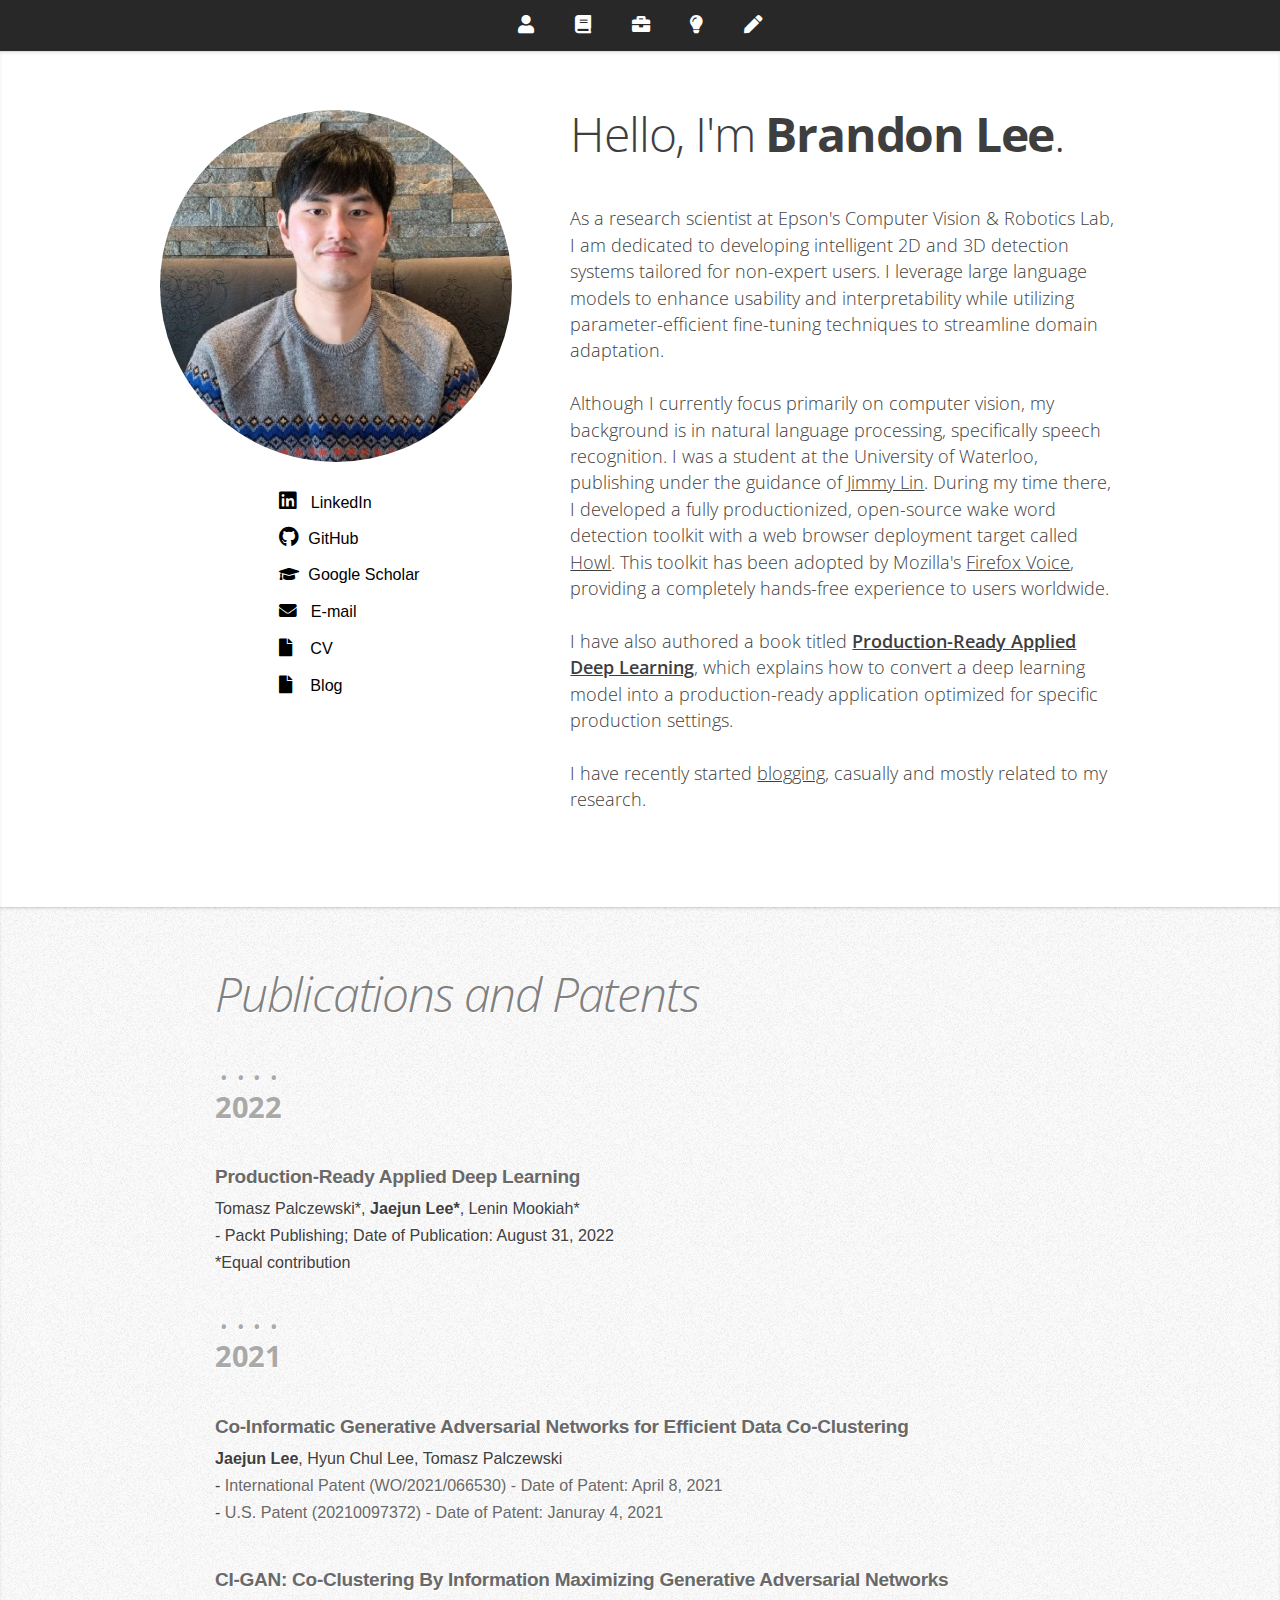
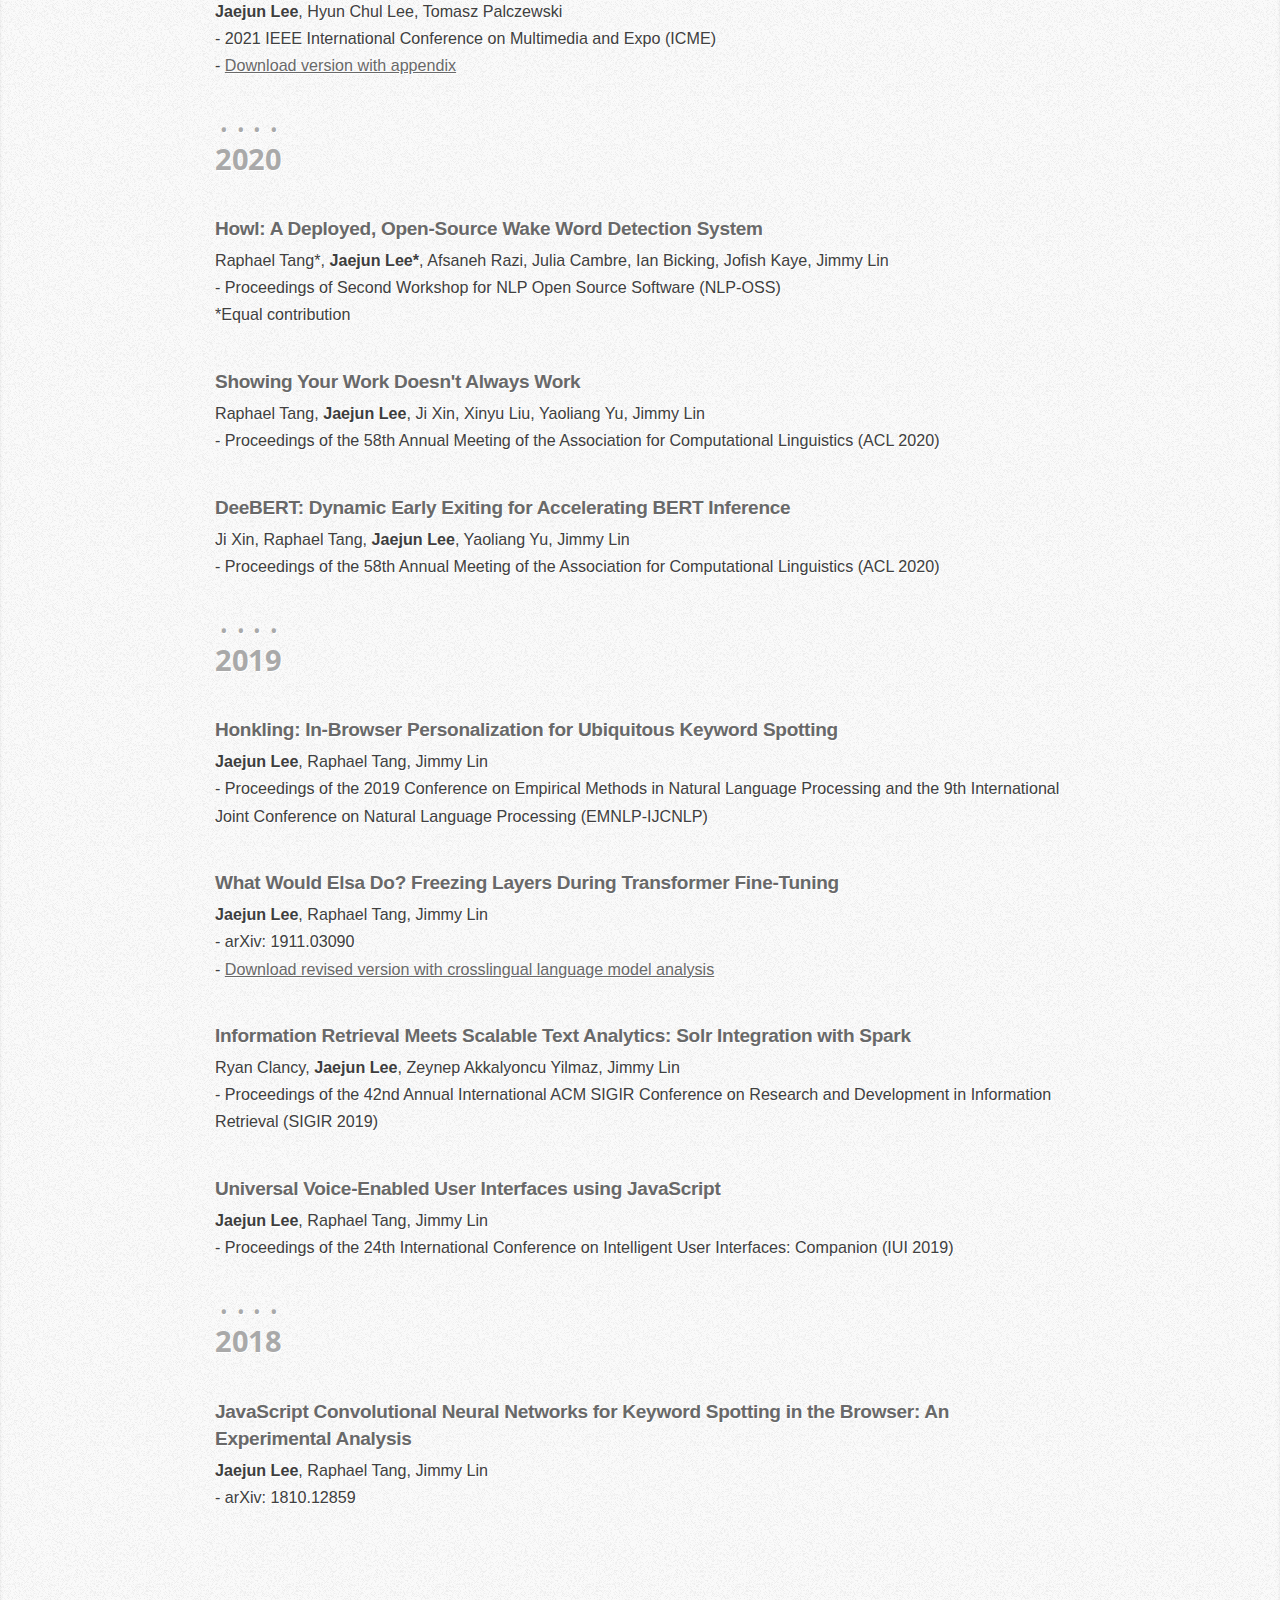
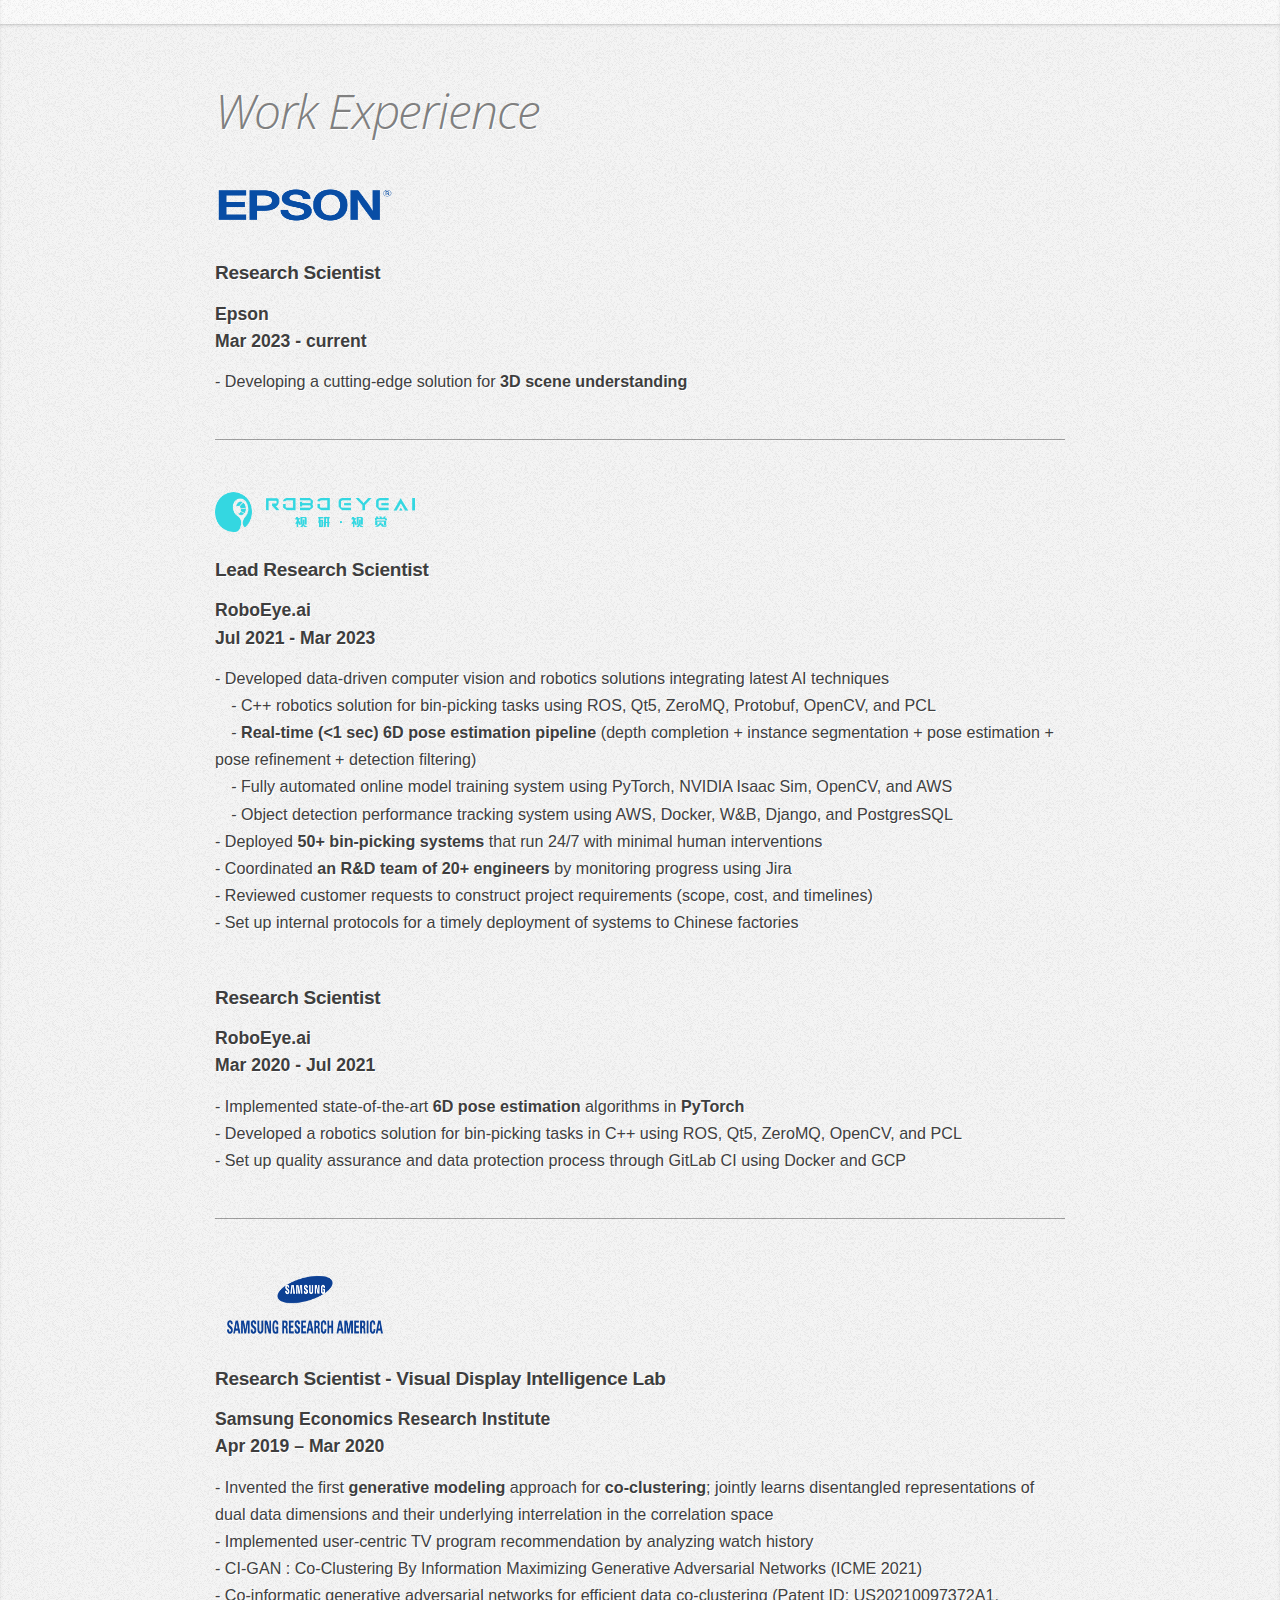
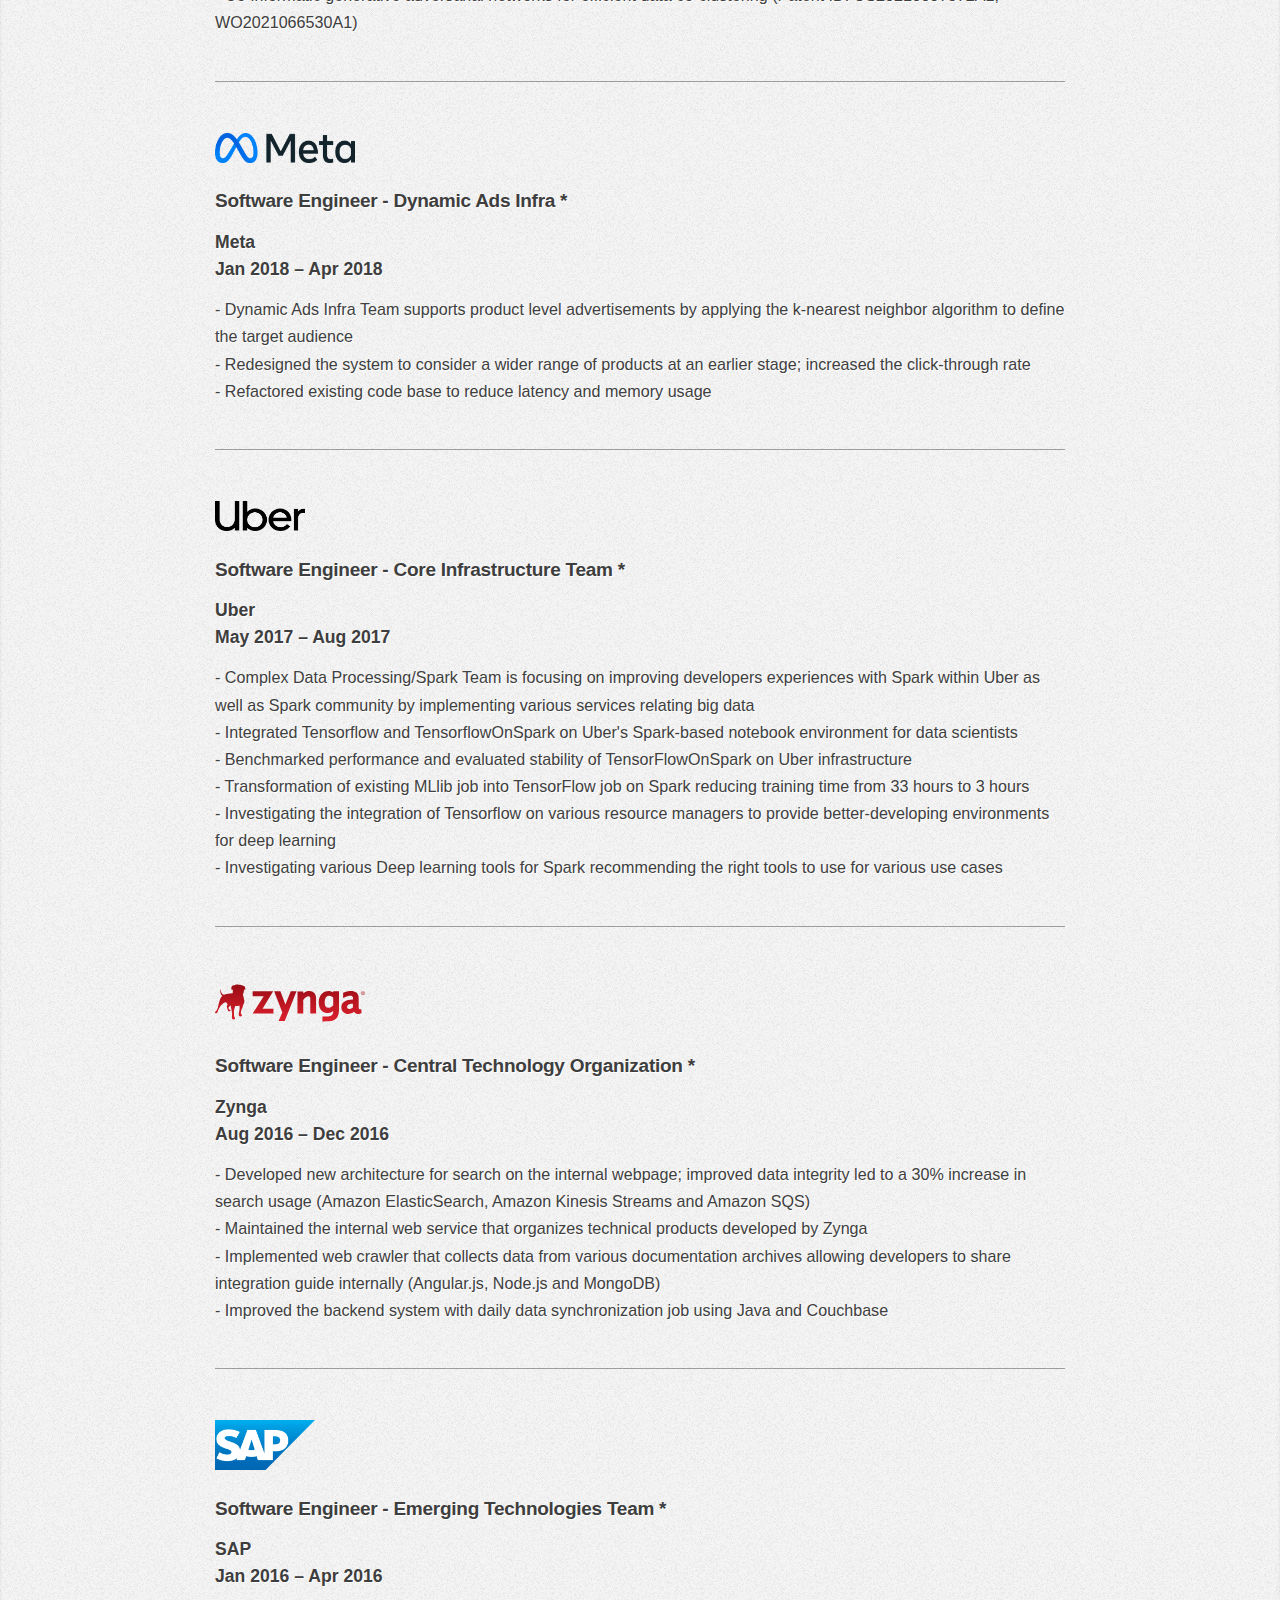
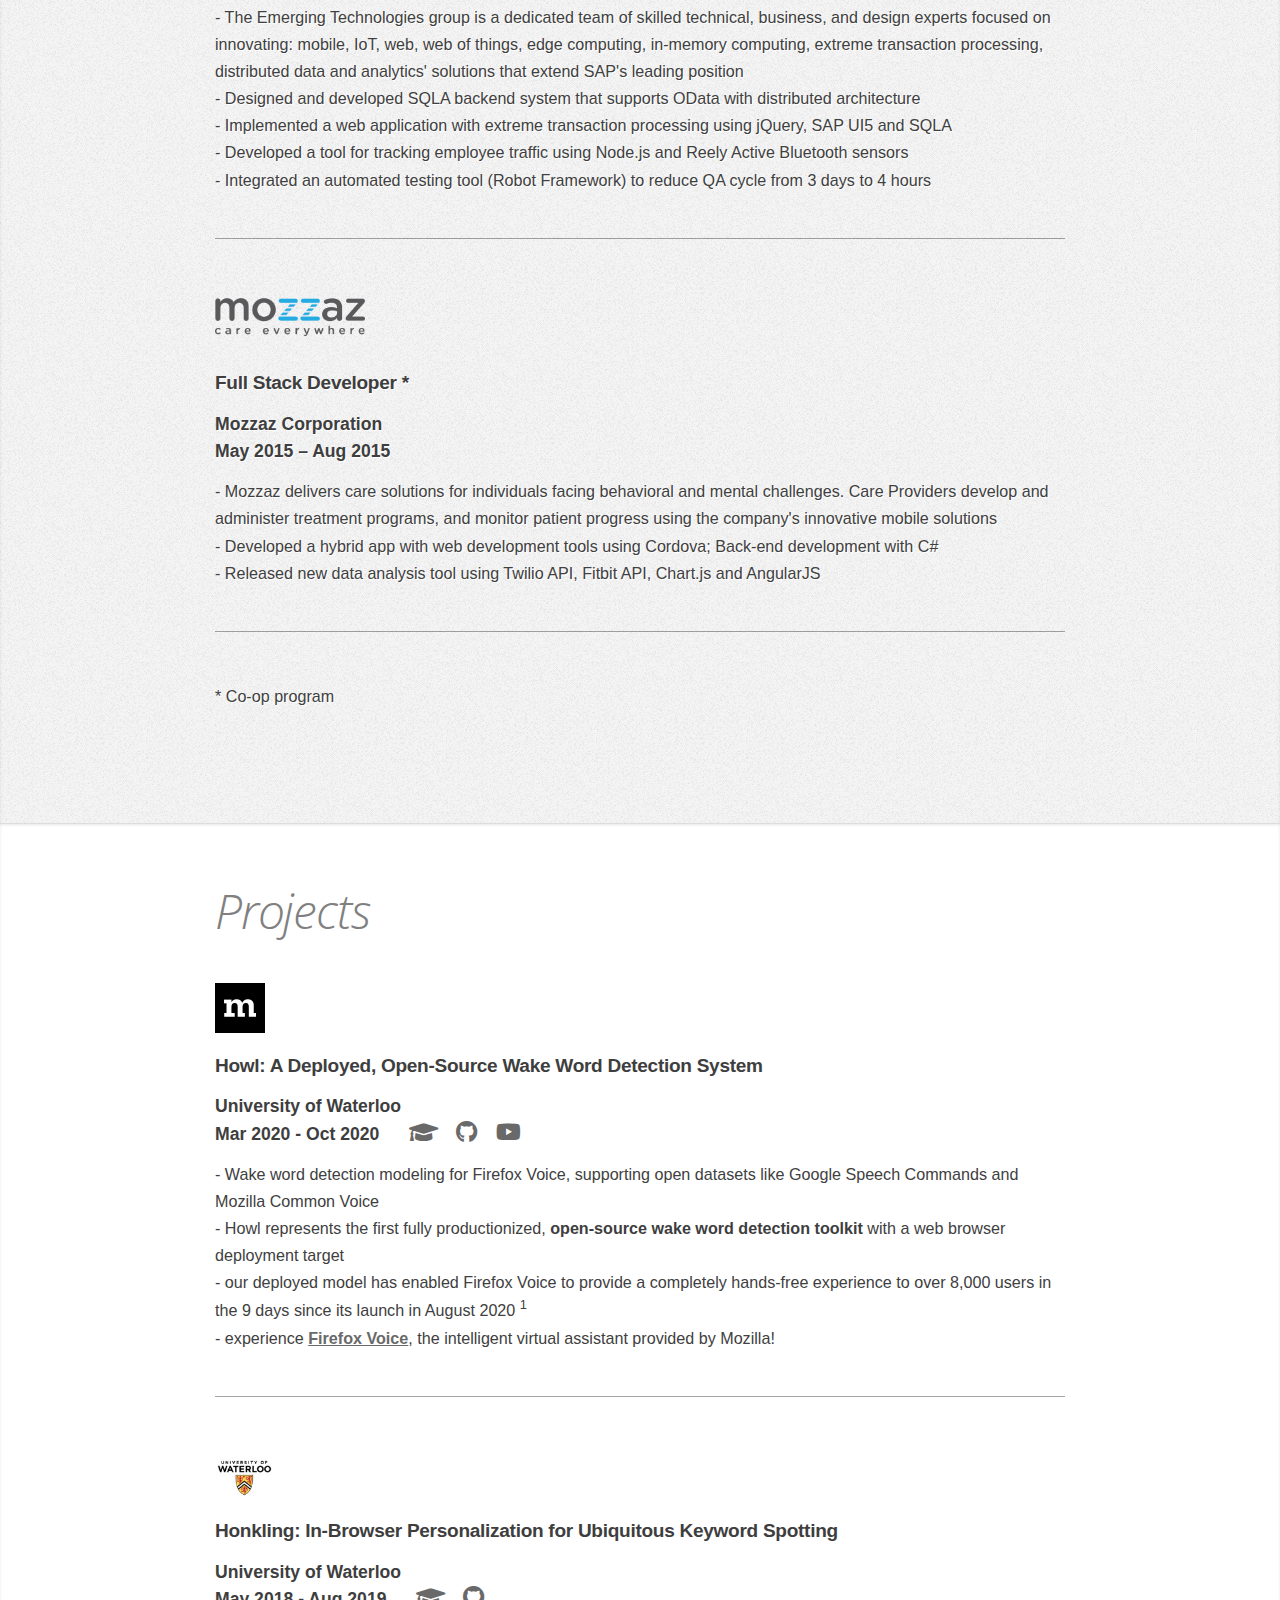
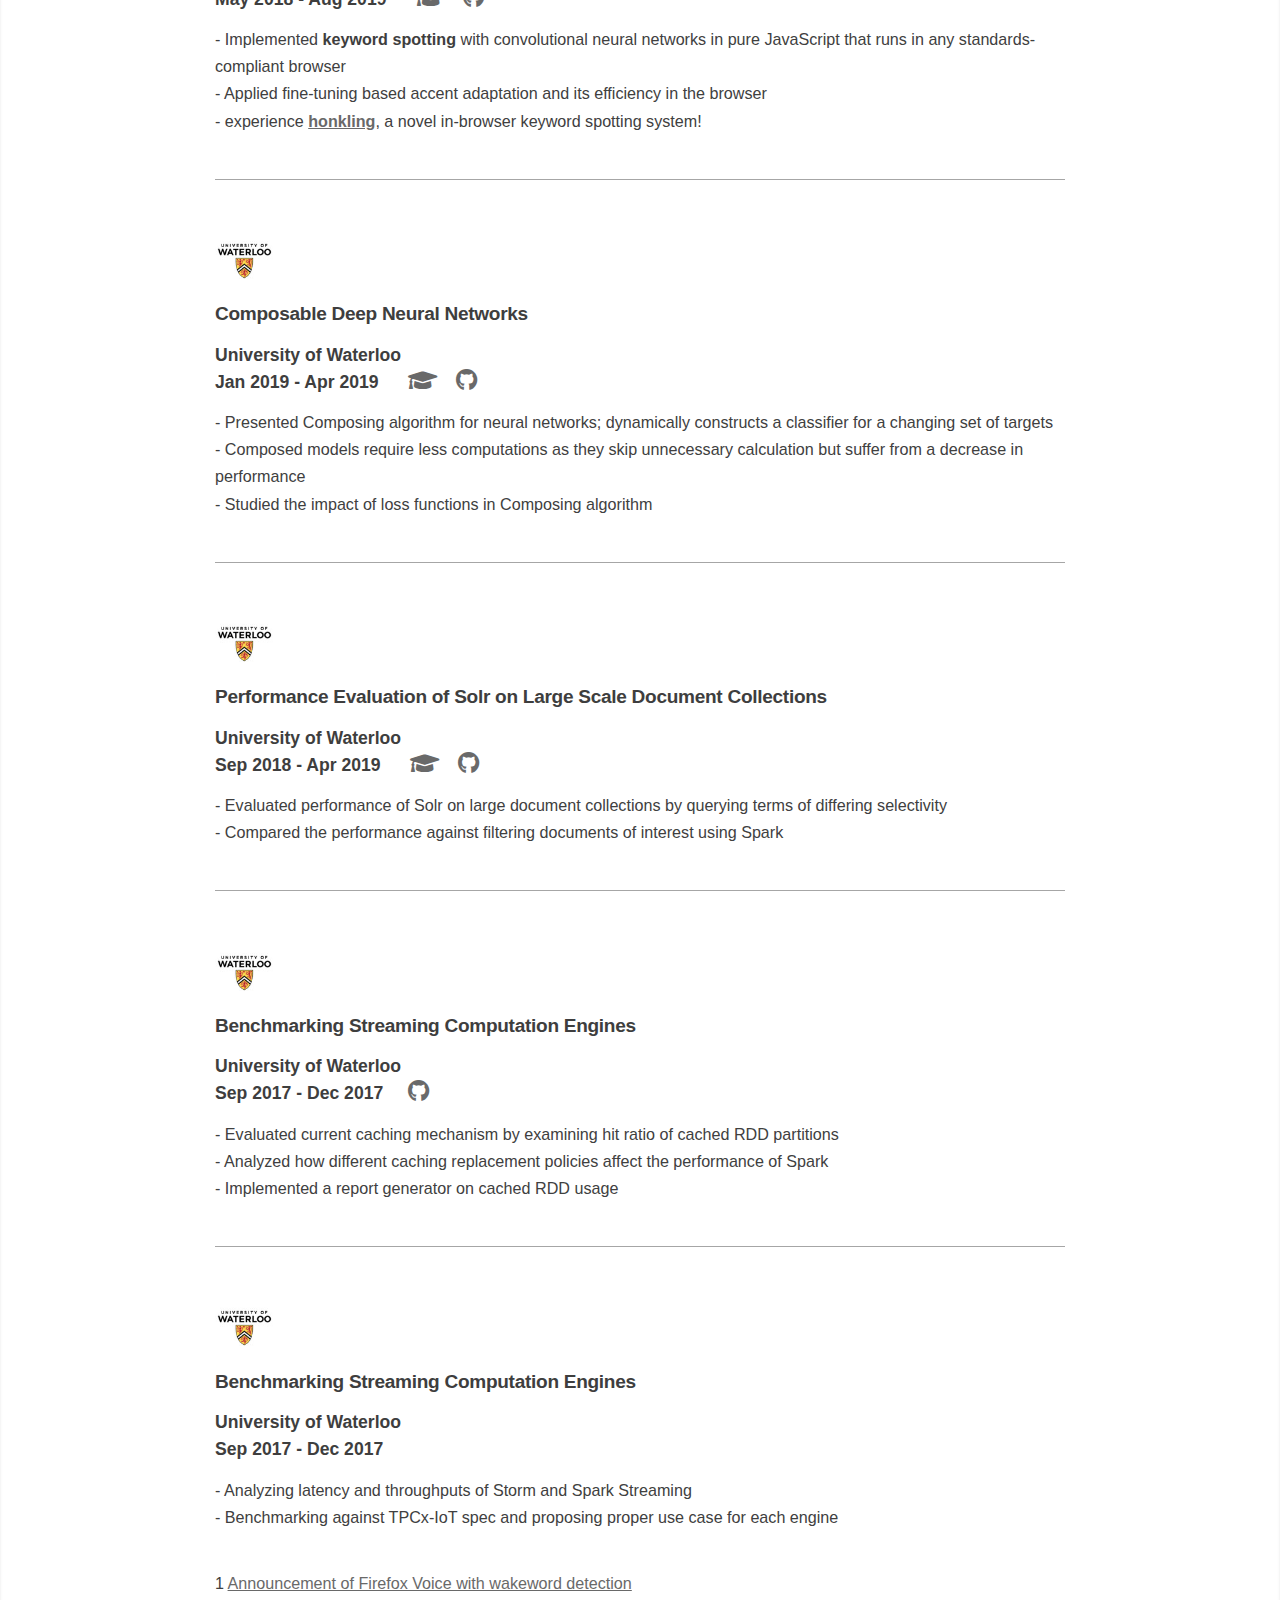
==== index.html @ 40822335 "minor clean ups" ====
<!DOCTYPE html>
<!--
	Miniport by HTML5 UP
	html5up.net | @ajlkn
	Free for personal and commercial use under the CCA 3.0 license (html5up.net/license)
-->
<html>
  <head>
    <title>Brandon Jaejun Lee</title>
    <meta charset="utf-8" />
    <meta
      name="viewport"
      content="width=device-width, initial-scale=1, user-scalable=no"
    />
    <link rel="stylesheet" href="assets/css/main.css" />
  </head>

  <body class="is-preload">
    <!-- Nav -->
    <nav id="nav">
      <ul class="container">
        <li><a href="#Hello" class="icon solid fa-user"></a></li>
        <li><a href="#Publication" class="icon solid fa-book"></a></li>
        <li><a href="#Experience" class="icon solid fa-briefcase"></a></li>
        <li><a href="#Projects" class="icon solid fa-lightbulb"></a></li>
        <li>
          <a href="../blog" class="icon solid fa-pen"></a>
        </li>
      </ul>
    </nav>

    <!-- Home -->
    <article id="Aboutme" class="wrapper style1">
      <div class="container">
        <div class="row">
          <div class="col-4 col-5-large col-12-medium">
            <span class="image fit"
              ><img src="images/profile1.jpg" alt=""
            /></span>
            <div id="social">
              <br />
              <a
                href="https://www.linkedin.com/in/ljj7975/"
                class="icon brands fa-linkedin"
              >
                &nbsp;&nbsp;LinkedIn</a
              >
              <br />
              <a
                href="https://github.com/ljj7975"
                class="icon brands fa-github"
              >
                &nbsp;GitHub</a
              >
              <br />
              <a
                href="https://scholar.google.ca/citations?user=iMOQIAYAAAAJ&hl=en"
              >
                <i class="fa fa-graduation-cap"></i> &nbsp;Google Scholar</a
              >
              <br />
              <a href="mailto:ljj7975@gmail.com"
                ><i class="icon solid fa-envelope fa-sm"></i>
                &nbsp;&nbsp;E-mail</a
              >
              <br />
              <a style="text-decoration: none" href="resume_cv.pdf">
                <i class="icon solid fa-file fa-sm"></i
                >&nbsp;&nbsp;&nbsp;&nbsp;CV</a
              >
              <br />
              <a style="text-decoration: none" href="../blog">
                <i class="icon solid fa-file fa-sm"></i
                >&nbsp;&nbsp;&nbsp;&nbsp;Blog</a
              >
            </div>
          </div>
          <div id="Hello" class="col-8 col-7-large col-12-medium">
            <header>
              <h1>Hello, I'm <strong>Brandon Lee</strong>.</h1>
            </header>
            <p>
              As a research scientist at Epson's Computer Vision & Robotics Lab,
              I am dedicated to developing intelligent 2D and 3D detection
              systems tailored for non-expert users. I leverage large language
              models to enhance usability and interpretability while utilizing
              parameter-efficient fine-tuning techniques to streamline domain
              adaptation.
              <br /><br />
              Although I currently focus primarily on computer vision, my
              background is in natural language processing, specifically speech
              recognition. I was a student at the University of Waterloo,
              publishing under the guidance of
              <a href="https://cs.uwaterloo.ca/~jimmylin/index.html"
                >Jimmy Lin</a
              >. During my time there, I developed a fully productionized,
              open-source wake word detection toolkit with a web browser
              deployment target called
              <a href="https://github.com/castorini/howl">Howl</a>. This toolkit
              has been adopted by Mozilla's
              <a href="https://github.com/mozilla-extensions/firefox-voice"
                >Firefox Voice</a
              >, providing a completely hands-free experience to users
              worldwide. <br /><br />
              I have also authored a book titled
              <b
                ><a href="https://a.co/6itHST9"
                  >Production-Ready Applied Deep Learning</a
                ></b
              >, which explains how to convert a deep learning model into a
              production-ready application optimized for specific production
              settings. <br /><br />
              I have recently started <a href="../blog">blogging</a>, casually
              and mostly related to my research.
            </p>
          </div>
        </div>
      </div>
    </article>

    <!-- Publications and Patents -->
    <article id="Publication" class="wrapper style2">
      <div class="container medium">
        <h1><i>Publications and Patents</i></h1>
        <h2>2022</h2>
        <div id="dev">
          <h3>
            <b
              ><a href="https://a.co/6itHST9"
                >Production-Ready Applied Deep Learning</a
              ></b
            >
          </h3>
          <p>
            Tomasz Palczewski*, <b>Jaejun Lee*</b>, Lenin Mookiah* <br />- Packt
            Publishing; Date of Publication: August 31, 2022 <br />*Equal
            contribution
          </p>
        </div>

        <h2>2021</h2>
        <div id="dev">
          <h3>
            <b>
              <a
                href="https://patentscope.wipo.int/search/en/detail.jsf?docId=WO2021066530"
                >Co-Informatic Generative Adversarial Networks for Efficient
                Data Co-Clustering</a
              ></b
            >
          </h3>
          <p>
            <b>Jaejun Lee</b>, Hyun Chul Lee, Tomasz Palczewski <br />-
            <a
              href="https://patentscope.wipo.int/search/en/detail.jsf?docId=WO2021066530"
              class="remove_underline"
              >International Patent (WO/2021/066530) - Date of Patent: April 8,
              2021</a
            >
            <br />-
            <a
              href="https://patentscope.wipo.int/search/en/detail.jsf?docId=US321202605&_fid=WO2021066530"
              class="remove_underline"
              >U.S. Patent (20210097372) - Date of Patent: Januray 4, 2021</a
            >
          </p>
        </div>
        <div id="dev">
          <h3>
            <b
              ><a href="https://ieeexplore.ieee.org/abstract/document/9428140"
                >CI-GAN: Co-Clustering By Information Maximizing Generative
                Adversarial Networks</a
              ></b
            >
          </h3>
          <p>
            <b>Jaejun Lee</b>, Hyun Chul Lee, Tomasz Palczewski <br />- 2021
            IEEE International Conference on Multimedia and Expo (ICME) <br />-
            <a href="./assets/papers/ci-gan.pdf"
              >Download version with appendix</a
            >
          </p>
        </div>

        <h2>2020</h2>
        <div id="dev">
          <h3>
            <b
              ><a href="https://aclanthology.org/2020.nlposs-1.9/"
                >Howl: A Deployed, Open-Source Wake Word Detection System</a
              ></b
            >
          </h3>
          <p>
            Raphael Tang*, <b>Jaejun Lee*</b>, Afsaneh Razi, Julia Cambre, Ian
            Bicking, Jofish Kaye, Jimmy Lin <br />- Proceedings of Second
            Workshop for NLP Open Source Software (NLP-OSS) <br />*Equal
            contribution
          </p>
        </div>
        <div id="dev">
          <h3>
            <b
              ><a href="https://aclanthology.org/2020.acl-main.246/"
                >Showing Your Work Doesn't Always Work</a
              ></b
            >
          </h3>
          <p>
            Raphael Tang, <b>Jaejun Lee</b>, Ji Xin, Xinyu Liu, Yaoliang Yu,
            Jimmy Lin <br />- Proceedings of the 58th Annual Meeting of the
            Association for Computational Linguistics (ACL 2020)
          </p>
        </div>
        <div id="dev">
          <h3>
            <b
              ><a href="https://aclanthology.org/2020.acl-main.204/"
                >DeeBERT: Dynamic Early Exiting for Accelerating BERT
                Inference</a
              ></b
            >
          </h3>
          <p>
            Ji Xin, Raphael Tang, <b>Jaejun Lee</b>, Yaoliang Yu, Jimmy Lin
            <br />- Proceedings of the 58th Annual Meeting of the Association
            for Computational Linguistics (ACL 2020)
          </p>
        </div>

        <h2>2019</h2>
        <div id="dev">
          <h3>
            <b
              ><a href="https://aclanthology.org/D19-3016/"
                >Honkling: In-Browser Personalization for Ubiquitous Keyword
                Spotting</a
              ></b
            >
          </h3>
          <p>
            <b>Jaejun Lee</b>, Raphael Tang, Jimmy Lin <br />- Proceedings of
            the 2019 Conference on Empirical Methods in Natural Language
            Processing and the 9th International Joint Conference on Natural
            Language Processing (EMNLP-IJCNLP)
          </p>
        </div>
        <div id="dev">
          <h3>
            <b
              ><a href="https://arxiv.org/abs/1911.03090"
                >What Would Elsa Do? Freezing Layers During Transformer
                Fine-Tuning</a
              ></b
            >
          </h3>
          <p>
            <b>Jaejun Lee</b>, Raphael Tang, Jimmy Lin <br />- arXiv: 1911.03090
            <br />-
            <a href="./assets/papers/freezing.pdf"
              >Download revised version with crosslingual language model
              analysis</a
            >
          </p>
        </div>
        <div id="dev">
          <h3>
            <b
              ><a href="https://dl.acm.org/doi/abs/10.1145/3331184.3331395"
                >Information Retrieval Meets Scalable Text Analytics: Solr
                Integration with Spark</a
              ></b
            >
          </h3>
          <p>
            Ryan Clancy, <b>Jaejun Lee</b>, Zeynep Akkalyoncu Yilmaz, Jimmy Lin
            <br />- Proceedings of the 42nd Annual International ACM SIGIR
            Conference on Research and Development in Information Retrieval
            (SIGIR 2019)
          </p>
        </div>
        <div id="dev">
          <h3>
            <b
              ><a href="https://dl.acm.org/doi/abs/10.1145/3308557.3308693"
                >Universal Voice-Enabled User Interfaces using JavaScript</a
              ></b
            >
          </h3>
          <p>
            <b>Jaejun Lee</b>, Raphael Tang, Jimmy Lin <br />- Proceedings of
            the 24th International Conference on Intelligent User Interfaces:
            Companion (IUI 2019)
          </p>
        </div>

        <h2>2018</h2>
        <div id="dev">
          <h3>
            <b
              ><a href="https://arxiv.org/abs/1810.12859"
                >JavaScript Convolutional Neural Networks for Keyword Spotting
                in the Browser: An Experimental Analysis</a
              ></b
            >
          </h3>
          <p>
            <b>Jaejun Lee</b>, Raphael Tang, Jimmy Lin <br />- arXiv: 1810.12859
          </p>
        </div>
      </div>
    </article>

    <!-- Experiences -->
    <article id="Experience" class="wrapper style3">
      <div class="container medium">
        <h1 style="padding-bottom: 0em"><i>Work Experience</i></h1>

        <div id="dev">
          <img src="images/epson.png" style="width: 180px; height: 90px" />
          &ensp;
          <h3 style="padding-top: 0px">Research Scientist</h3>
          <h4>Epson <br />Mar 2023 - current</h4>
          <p>
            - Developing a cutting-edge solution for
            <b>3D scene understanding</b>
          </p>
          <hr />
        </div>

        <div id="dev">
          <img src="images/roboeye.png" style="width: 200px; height: 40px" />
          <h3>Lead Research Scientist</h3>
          <h4>RoboEye.ai <br />Jul 2021 - Mar 2023</h4>
          <p>
            - Developed data-driven computer vision and robotics solutions
            integrating latest AI techniques<br />
            &emsp;- C++ robotics solution for bin-picking tasks using ROS, Qt5,
            ZeroMQ, Protobuf, OpenCV, and PCL<br />
            &emsp;- <b>Real-time (<1 sec) 6D pose estimation pipeline</b> (depth
            completion + instance segmentation + pose estimation + pose
            refinement + detection filtering)<br />
            &emsp;- Fully automated online model training system using PyTorch,
            NVIDIA Isaac Sim, OpenCV, and AWS<br />
            &emsp;- Object detection performance tracking system using AWS,
            Docker, W&B, Django, and PostgresSQL<br />
            - Deployed <b>50+ bin-picking systems</b> that run 24/7 with minimal
            human interventions<br />
            - Coordinated <b>an R&D team of 20+ engineers</b> by monitoring
            progress using Jira<br />
            - Reviewed customer requests to construct project requirements
            (scope, cost, and timelines)<br />
            - Set up internal protocols for a timely deployment of systems to
            Chinese factories<br />
            <!--
          - Designed AI-based robotics solutions that automates repetitive and dangerous manufacturing processes<br>
          - <b>Coordinated a R&D team of 20+ engineers</b> to develop data-driven computer vision and robotics solutions<br>
          &emsp;- <b>3D object detection pipeline</b> based on <b>Mask R-CNN</b>, <b>FCGF</b>, <b>PVN3D</b>, and
          ICP<br>
          &emsp;- Fully automated online model training system using PyTorch, NVIDIA Isaac Sim, OpenCV, and AWS<br>
          &emsp;- C++ robotics solution for bin-picking tasks using ROS, Qt5, ZeroMQ, Protobuf, OpenCV, and PCL<br>
          - Deployed 100+ bin-picking systems that run 24/7 with minimal human interventions<br>
          - Defined scope, cost, timelines of projects and monitor progress using agile methodology<br>
          - Set up internal protocols for a timely deployment of systems to Chinese factories<br> -->
          </p>
          <h3>Research Scientist</h3>
          <h4>RoboEye.ai <br />Mar 2020 - Jul 2021</h4>
          <p>
            - Implemented state-of-the-art <b>6D pose estimation</b> algorithms
            in <b>PyTorch</b><br />
            - Developed a robotics solution for bin-picking tasks in C++ using
            ROS, Qt5, ZeroMQ, OpenCV, and PCL<br />
            - Set up quality assurance and data protection process through
            GitLab CI using Docker and GCP<br />
          </p>
          <hr />
        </div>

        <div id="dev">
          <img src="images/samsung.png" style="width: 180px; height: 70px" />
          <h3>Research Scientist - Visual Display Intelligence Lab</h3>
          <h4>
            Samsung Economics Research Institute <br />Apr 2019 – Mar 2020
          </h4>
          <p>
            - Invented the first <b>generative modeling</b> approach for
            <b>co-clustering</b>; jointly learns disentangled representations of
            dual data dimensions and their underlying interrelation in the
            correlation space <br />
            - Implemented user-centric TV program recommendation by analyzing
            watch history<br />
            - CI-GAN : Co-Clustering By Information Maximizing Generative
            Adversarial Networks (ICME 2021)<br />
            - Co-informatic generative adversarial networks for efficient data
            co-clustering (Patent ID: US20210097372A1, WO2021066530A1)
          </p>
          <hr />
        </div>

        <div id="dev">
          <img src="images/meta.png" style="width: 140px; height: 30px" />
          <h3>Software Engineer - Dynamic Ads Infra *</h3>
          <h4>Meta <br />Jan 2018 – Apr 2018</h4>
          <p>
            - Dynamic Ads Infra Team supports product level advertisements by
            applying the k-nearest neighbor algorithm to define the target
            audience <br />
            - Redesigned the system to consider a wider range of products at an
            earlier stage; increased the click-through rate <br />
            - Refactored existing code base to reduce latency and memory usage
          </p>
          <hr />
        </div>

        <div id="dev">
          <img src="images/uber.png" style="width: 90px; height: 30px" /> &ensp;
          <h3>Software Engineer - Core Infrastructure Team *</h3>
          <h4>Uber <br />May 2017 – Aug 2017</h4>
          <p>
            - Complex Data Processing/Spark Team is focusing on improving
            developers experiences with Spark within Uber as well as Spark
            community by implementing various services relating big data <br />
            - Integrated Tensorflow and TensorflowOnSpark on Uber's Spark-based
            notebook environment for data scientists<br />
            - Benchmarked performance and evaluated stability of
            TensorFlowOnSpark on Uber infrastructure<br />
            - Transformation of existing MLlib job into TensorFlow job on Spark
            reducing training time from 33 hours to 3 hours<br />
            - Investigating the integration of Tensorflow on various resource
            managers to provide better-developing environments for deep
            learning<br />
            - Investigating various Deep learning tools for Spark recommending
            the right tools to use for various use cases
          </p>
          <hr />
        </div>

        <div id="dev">
          <img src="images/zynga.svg" style="width: 150px; height: 50px" />
          &ensp;
          <h3>Software Engineer - Central Technology Organization *</h3>
          <h4>Zynga <br />Aug 2016 – Dec 2016</h4>
          <p>
            - Developed new architecture for search on the internal webpage;
            improved data integrity led to a 30% increase in search usage
            (Amazon ElasticSearch, Amazon Kinesis Streams and Amazon SQS) <br />
            - Maintained the internal web service that organizes technical
            products developed by Zynga<br />
            - Implemented web crawler that collects data from various
            documentation archives allowing developers to share integration
            guide internally (Angular.js, Node.js and MongoDB)<br />
            - Improved the backend system with daily data synchronization job
            using Java and Couchbase
          </p>
          <hr />
        </div>

        <div id="dev">
          <img src="images/sap.png" style="width: 100px; height: 50px" /> &ensp;
          <h3>Software Engineer - Emerging Technologies Team *</h3>
          <h4>SAP <br />Jan 2016 – Apr 2016</h4>
          <p>
            - The Emerging Technologies group is a dedicated team of skilled
            technical, business, and design experts focused on innovating:
            mobile, IoT, web, web of things, edge computing, in-memory
            computing, extreme transaction processing, distributed data and
            analytics' solutions that extend SAP's leading position <br />
            - Designed and developed SQLA backend system that supports OData
            with distributed architecture<br />
            - Implemented a web application with extreme transaction processing
            using jQuery, SAP UI5 and SQLA<br />
            - Developed a tool for tracking employee traffic using Node.js and
            Reely Active Bluetooth sensors<br />
            - Integrated an automated testing tool (Robot Framework) to reduce
            QA cycle from 3 days to 4 hours
          </p>
          <hr />
        </div>

        <div id="dev">
          <img src="images/mozzaz.png" style="width: 150px; height: 55px" />
          &ensp;
          <h3>Full Stack Developer *</h3>
          <h4>Mozzaz Corporation <br />May 2015 – Aug 2015</h4>
          <p>
            - Mozzaz delivers care solutions for individuals facing behavioral
            and mental challenges. Care Providers develop and administer
            treatment programs, and monitor patient progress using the company's
            innovative mobile solutions <br />
            - Developed a hybrid app with web development tools using Cordova;
            Back-end development with C# <br />
            - Released new data analysis tool using Twilio API, Fitbit API,
            Chart.js and AngularJS
          </p>
          <hr />
        </div>

        <div id="dev">
          <p>* Co-op program</p>
        </div>
      </div>
    </article>

    <!-- Projects -->
    <article id="Projects" class="wrapper style1">
      <div class="container medium">
        <h1><i>Projects</i></h1>
        <div id="dev">
          <img src="images/mozilla.jpeg" style="width: 50px; height: 50px" />
          &ensp;
          <h3 style="padding-top: 0.5em">
            Howl: A Deployed, Open-Source Wake Word Detection System
          </h3>
          <h4>
            University of Waterloo <br />Mar 2020 - Oct 2020
            &nbsp;&nbsp;&nbsp;&nbsp;
            <a href="https://aclanthology.org/2020.nlposs-1.9/"
              ><i class="fa fa-graduation-cap fa-lg" aria-hidden="true"></i
            ></a>
            &ensp;
            <a
              href="https://github.com/castorini/howl"
              class="icon brands fa-github"
              ><span class="label">Github</span></a
            >
            &ensp;
            <a
              href="https://www.youtube.com/watch?v=1qtDXNGEukE&ab_channel=RalphTang&t=68s"
              class="icon brands fa-youtube"
              ><span class="label">YouTube</span></a
            >
          </h4>
          <p>
            - Wake word detection modeling for Firefox Voice, supporting open
            datasets like Google Speech Commands and Mozilla Common Voice <br />
            - Howl represents the first fully productionized,
            <b>open-source wake word detection toolkit</b> with a web browser
            deployment target <br />
            - our deployed model has enabled Firefox Voice to provide a
            completely hands-free experience to over 8,000 users in the 9 days
            since its launch in August 2020 <sup>1</sup> <br />
            - experience
            <b
              ><a href="https://github.com/mozilla-extensions/firefox-voice"
                >Firefox Voice</a
              ></b
            >, the intelligent virtual assistant provided by Mozilla!
          </p>
          <hr />
        </div>

        <div id="dev">
          <img src="images/waterloo.jpeg" style="width: 60px; height: 60px" />
          &ensp;
          <h3>
            Honkling: In-Browser Personalization for Ubiquitous Keyword Spotting
          </h3>
          <h4>
            University of Waterloo <br />May 2018 - Aug 2019
            &nbsp;&nbsp;&nbsp;&nbsp;
            <a href="https://aclanthology.org/D19-3016/"
              ><i class="fa fa-graduation-cap fa-lg" aria-hidden="true"></i
            ></a>
            &ensp;
            <a
              href="https://github.com/castorini/honkling"
              class="icon brands fa-github"
              ><span class="label">Github</span></a
            >
          </h4>
          <p>
            - Implemented <b>keyword spotting</b> with convolutional neural
            networks in pure JavaScript that runs in any standards-compliant
            browser <br />
            - Applied fine-tuning based accent adaptation and its efficiency in
            the browser <br />
            - experience
            <b
              ><a href="https://castorini.github.io/honkling/view/home.html"
                >honkling</a
              ></b
            >, a novel in-browser keyword spotting system!
          </p>
          <hr />
        </div>

        <div id="dev">
          <img src="images/waterloo.jpeg" style="width: 60px; height: 60px" />
          &ensp;
          <h3>Composable Deep Neural Networks</h3>
          <h4>
            University of Waterloo <br />Jan 2019 - Apr 2019
            &nbsp;&nbsp;&nbsp;&nbsp;
            <a
              href="https://github.com/ljj7975/composable-model-exp/blob/master/report/project.pdf"
              ><i class="fa fa-graduation-cap fa-lg" aria-hidden="true"></i
            ></a>
            &ensp;
            <a
              href="https://github.com/ljj7975/composable-model-exp"
              class="icon brands fa-github"
              ><span class="label">Github</span></a
            >
          </h4>
          <p>
            - Presented Composing algorithm for neural networks; dynamically
            constructs a classifier for a changing set of targets <br />
            - Composed models require less computations as they skip unnecessary
            calculation but suffer from a decrease in performance <br />
            - Studied the impact of loss functions in Composing algorithm <br />
          </p>
          <hr />
        </div>

        <div id="dev">
          <img src="images/waterloo.jpeg" style="width: 60px; height: 60px" />
          &ensp;
          <h3>
            Performance Evaluation of Solr on Large Scale Document Collections
          </h3>
          <h4>
            University of Waterloo <br />Sep 2018 - Apr 2019
            &nbsp;&nbsp;&nbsp;&nbsp;
            <a href="https://dl.acm.org/doi/abs/10.1145/3331184.3331395"
              ><i class="fa fa-graduation-cap fa-lg" aria-hidden="true"></i
            ></a>
            &ensp;
            <a
              href="https://github.com/ljj7975/solr-evaluation"
              class="icon brands fa-github"
              ><span class="label">Github</span></a
            >
          </h4>
          <p>
            - Evaluated performance of Solr on large document collections by
            querying terms of differing selectivity <br />
            - Compared the performance against filtering documents of interest
            using Spark <br />
          </p>
          <hr />
        </div>

        <div id="dev">
          <img src="images/waterloo.jpeg" style="width: 60px; height: 60px" />
          <h3>Benchmarking Streaming Computation Engines</h3>
          <h4>
            University of Waterloo <br />
            Sep 2017 - Dec 2017 &nbsp;&nbsp;&nbsp;&nbsp;<a
              href="https://github.com/ljj7975/CachedRDDReportGenerator"
              class="icon brands fa-github"
              ><span class="label">Github</span></a
            >
          </h4>
          <p>
            - Evaluated current caching mechanism by examining hit ratio of
            cached RDD partitions <br />
            - Analyzed how different caching replacement policies affect the
            performance of Spark <br />
            - Implemented a report generator on cached RDD usage <br />
          </p>
          <hr />
        </div>

        <div id="dev">
          <img src="images/waterloo.jpeg" style="width: 60px; height: 60px" />
          <h3>Benchmarking Streaming Computation Engines</h3>
          <h4>
            University of Waterloo <br />
            Sep 2017 - Dec 2017
          </h4>
          <p>
            - Analyzing latency and throughputs of Storm and Spark Streaming
            <br />
            - Benchmarking against TPCx-IoT spec and proposing proper use case
            for each engine <br />
          </p>
        </div>

        <div id="dev">
          <p>
            1
            <a href="https://twitter.com/jofish/status/1293017304423215104"
              >Announcement of Firefox Voice with wakeword detection</a
            >
            <br />
          </p>
        </div>
      </div>
    </article>

    <!-- Scripts -->
    <script src="assets/js/jquery.min.js"></script>
    <script src="assets/js/jquery.scrolly.min.js"></script>
    <script src="assets/js/browser.min.js"></script>
    <script src="assets/js/breakpoints.min.js"></script>
    <script src="assets/js/util.js"></script>
    <script src="assets/js/main.js"></script>
  </body>
</html>
---- assets/css/main.css ----
@import url("https://fonts.googleapis.com/css?family=Open+Sans:300,300italic,600,600italic,700");
@import url("fontawesome-all.min.css");

html, body, div, span, applet, object,
iframe, h1, h2, h3, h4, h5, h6, p, blockquote,
pre, a, abbr, acronym, address, big, cite,
code, del, dfn, em, img, ins, kbd, q, s, samp,
small, strike, strong, sub, sup, tt, var, b,
u, i, center, dl, dt, dd, ol, ul, li, fieldset,
form, label, legend, table, caption, tbody,
tfoot, thead, tr, th, td, article, aside,
canvas, details, embed, figure, figcaption,
footer, header, hgroup, menu, nav, output, ruby,
section, summary, time, mark, audio, video {
	margin: 0;
	padding: 0;
	border: 0;
	font-size: 100%;
	font: inherit;
	vertical-align: baseline;}

article, aside, details, figcaption, figure,
footer, header, hgroup, menu, nav, section {
	display: block;}

body {
	line-height: 1;
}

ol, ul {
	list-style: none;
}

blockquote, q {
	quotes: none;
}

	blockquote:before, blockquote:after, q:before, q:after {
		content: '';
		content: none;
	}

table {
	border-collapse: collapse;
	border-spacing: 0;
}

body {
	-webkit-text-size-adjust: none;
}

mark {
	background-color: transparent;
	color: inherit;
}

input::-moz-focus-inner {
	border: 0;
	padding: 0;
}

input, select, textarea {
	-moz-appearance: none;
	-webkit-appearance: none;
	-ms-appearance: none;
	appearance: none;
}

/* Basic */

	html {
		box-sizing: border-box;
	}

	*, *:before, *:after {
		box-sizing: inherit;
	}

	body {
		padding-top: 3.5em;
	}

		body.is-preload *, body.is-preload *:before, body.is-preload *:after {
			-moz-animation: none !important;
			-webkit-animation: none !important;
			-ms-animation: none !important;
			animation: none !important;
			-moz-transition: none !important;
			-webkit-transition: none !important;
			-ms-transition: none !important;
			transition: none !important;
		}

	body, input, textarea, select {
		font-family: 'Open Sans', sans-serif;
		line-height: 1.85em;
		color: #888;
		font-weight: 300;
		font-size: 13pt;
	}

	a {
		-moz-transition: color .2s ease-in-out;
		-webkit-transition: color .2s ease-in-out;
		-ms-transition: color .2s ease-in-out;
		transition: color .2s ease-in-out;
		color: #43B3E0;
		text-decoration: underline;
	}

		a:hover {
			color: #43bff0 !important;
		}

		a img {
			border: 0;
		}

	b, strong {
		font-weight: 600;
		color: #3e3e3e;
	}

	i, em {
		font-style: italic;
	}

	sub {
		position: relative;
		top: 0.5em;
		font-size: 0.8em;
	}

	sup {
		position: relative;
		top: -0.5em;
		font-size: 0.8em;
	}

	blockquote {
		border-left: solid 0.75em #eee;
		padding: 1em 0 1em 1.5em;
		font-style: italic;
	}

	h1, h2, h3, h4, h5, h6 {
		color: #3e3e3e;
		margin: 0 0 0.75em 0;
	}

	h1 a, h2 a, h3 a, h4 a, h5 a, h6 a {
		text-decoration: none;
		color: inherit;
	}

	h2, h3, h4, h5, h6 {
		font-weight: 700;
	}

	h1 {
		font-size: 3.25em;
		letter-spacing: -0.025em;
		font-weight: 300;
	}

		h1 strong {
			font-weight: 700;
		}

	h2 {
		font-size: 2em;
		letter-spacing: -0.015em;
	}

	h3 {
		font-size: 1.5em;
		letter-spacing: -0.015em;
	}

	em, i {
		font-style: italic;
	}

	br.clear {
		clear: both;
	}

	hr {
		border: 0;
		border-top: solid 1px #444;
		border-top-color: rgba(0, 0, 0, 0.35);
		box-shadow: 0px 1px 0px 0px rgba(255, 255, 255, 0.1);
		height: 1px;
		margin: 3em 0;
	}

	p, ul, ol, dl, table {
		margin-bottom: 2em;
	}

	header {
		margin: 0 0 3em 0;
	}

		header > p {
			font-size: 1.25em;
			margin: 0;
		}

	footer {
		margin: 3em 0 0 0;
	}

		footer > p {
			font-size: 1.25em;
		}

/* Container */

	.container {
		margin: 0 auto;
		max-width: calc(100% - 50px);
		width: 1200px;
	}

		.container.medium {
			width: 900px;
		}

		@media screen and (max-width: 1680px) {

			.container {
				width: 1200px;
			}

				.container.medium {
					width: 900px;
				}

		}

		@media screen and (max-width: 1280px) {

			.container {
				width: 960px;
			}

				.container.medium {
					width: 850px;
				}

		}

		@media screen and (max-width: 980px) {

			.container {
				width: 100%;
			}

				.container.medium {
					width: 75%;
				}

		}

		@media screen and (max-width: 736px) {

			.container {
				width: 100%;
				max-width: calc(100% - 30px);
			}

				.container.medium {
					width: 100%;
				}

		}

/* Row */

	.row {
		display: flex;
		flex-wrap: wrap;
		box-sizing: border-box;
		align-items: stretch;
	}

		.row > * {
			box-sizing: border-box;
		}

		.row.gtr-uniform > * > :last-child {
			margin-bottom: 0;
		}

		.row.aln-left {
			justify-content: flex-start;
		}

		.row.aln-center {
			justify-content: center;
		}

		.row.aln-right {
			justify-content: flex-end;
		}

		.row.aln-top {
			align-items: flex-start;
		}

		.row.aln-middle {
			align-items: center;
		}

		.row.aln-bottom {
			align-items: flex-end;
		}

		.row > .imp {
			order: -1;
		}

		.row > .col-1 {
			width: 8.33333%;
		}

		.row > .off-1 {
			margin-left: 8.33333%;
		}

		.row > .col-2 {
			width: 16.66667%;
		}

		.row > .off-2 {
			margin-left: 16.66667%;
		}

		.row > .col-3 {
			width: 25%;
		}

		.row > .off-3 {
			margin-left: 25%;
		}

		.row > .col-4 {
			width: 33.33333%;
		}

		.row > .off-4 {
			margin-left: 33.33333%;
		}

		.row > .col-5 {
			width: 41.66667%;
		}

		.row > .off-5 {
			margin-left: 41.66667%;
		}

		.row > .col-6 {
			width: 50%;
		}

		.row > .off-6 {
			margin-left: 50%;
		}

		.row > .col-7 {
			width: 58.33333%;
		}

		.row > .off-7 {
			margin-left: 58.33333%;
		}

		.row > .col-8 {
			width: 66.66667%;
		}

		.row > .off-8 {
			margin-left: 66.66667%;
		}

		.row > .col-9 {
			width: 75%;
		}

		.row > .off-9 {
			margin-left: 75%;
		}

		.row > .col-10 {
			width: 83.33333%;
		}

		.row > .off-10 {
			margin-left: 83.33333%;
		}

		.row > .col-11 {
			width: 91.66667%;
		}

		.row > .off-11 {
			margin-left: 91.66667%;
		}

		.row > .col-12 {
			width: 100%;
		}

		.row > .off-12 {
			margin-left: 100%;
		}

		.row.gtr-0 {
			margin-top: 0px;
			margin-left: 0px;
		}

			.row.gtr-0 > * {
				padding: 0px 0 0 0px;
			}

			.row.gtr-0.gtr-uniform {
				margin-top: 0px;
			}

				.row.gtr-0.gtr-uniform > * {
					padding-top: 0px;
				}

		.row.gtr-25 {
			margin-top: -6.25px;
			margin-left: -6.25px;
		}

			.row.gtr-25 > * {
				padding: 6.25px 0 0 6.25px;
			}

			.row.gtr-25.gtr-uniform {
				margin-top: -6.25px;
			}

				.row.gtr-25.gtr-uniform > * {
					padding-top: 6.25px;
				}

		.row.gtr-50 {
			margin-top: -12.5px;
			margin-left: -12.5px;
		}

			.row.gtr-50 > * {
				padding: 12.5px 0 0 12.5px;
			}

			.row.gtr-50.gtr-uniform {
				margin-top: -12.5px;
			}

				.row.gtr-50.gtr-uniform > * {
					padding-top: 12.5px;
				}

		.row {
			margin-top: -25px;
			margin-left: -25px;
		}

			.row > * {
				padding: 25px 0 0 25px;
			}

			.row.gtr-uniform {
				margin-top: -25px;
			}

				.row.gtr-uniform > * {
					padding-top: 25px;
				}

		.row.gtr-150 {
			margin-top: -37.5px;
			margin-left: -37.5px;
		}

			.row.gtr-150 > * {
				padding: 37.5px 0 0 37.5px;
			}

			.row.gtr-150.gtr-uniform {
				margin-top: -37.5px;
			}

				.row.gtr-150.gtr-uniform > * {
					padding-top: 37.5px;
				}

		.row.gtr-200 {
			margin-top: -50px;
			margin-left: -50px;
		}

			.row.gtr-200 > * {
				padding: 50px 0 0 50px;
			}

			.row.gtr-200.gtr-uniform {
				margin-top: -50px;
			}

				.row.gtr-200.gtr-uniform > * {
					padding-top: 50px;
				}

		@media screen and (max-width: 1680px) {

			.row {
				display: flex;
				flex-wrap: wrap;
				box-sizing: border-box;
				align-items: stretch;
			}

				.row > * {
					box-sizing: border-box;
				}

				.row.gtr-uniform > * > :last-child {
					margin-bottom: 0;
				}

				.row.aln-left {
					justify-content: flex-start;
				}

				.row.aln-center {
					justify-content: center;
				}

				.row.aln-right {
					justify-content: flex-end;
				}

				.row.aln-top {
					align-items: flex-start;
				}

				.row.aln-middle {
					align-items: center;
				}

				.row.aln-bottom {
					align-items: flex-end;
				}

				.row > .imp-xlarge {
					order: -1;
				}

				.row > .col-1-xlarge {
					width: 8.33333%;
				}

				.row > .off-1-xlarge {
					margin-left: 8.33333%;
				}

				.row > .col-2-xlarge {
					width: 16.66667%;
				}

				.row > .off-2-xlarge {
					margin-left: 16.66667%;
				}

				.row > .col-3-xlarge {
					width: 25%;
				}

				.row > .off-3-xlarge {
					margin-left: 25%;
				}

				.row > .col-4-xlarge {
					width: 33.33333%;
				}

				.row > .off-4-xlarge {
					margin-left: 33.33333%;
				}

				.row > .col-5-xlarge {
					width: 41.66667%;
				}

				.row > .off-5-xlarge {
					margin-left: 41.66667%;
				}

				.row > .col-6-xlarge {
					width: 50%;
				}

				.row > .off-6-xlarge {
					margin-left: 50%;
				}

				.row > .col-7-xlarge {
					width: 58.33333%;
				}

				.row > .off-7-xlarge {
					margin-left: 58.33333%;
				}

				.row > .col-8-xlarge {
					width: 66.66667%;
				}

				.row > .off-8-xlarge {
					margin-left: 66.66667%;
				}

				.row > .col-9-xlarge {
					width: 75%;
				}

				.row > .off-9-xlarge {
					margin-left: 75%;
				}

				.row > .col-10-xlarge {
					width: 83.33333%;
				}

				.row > .off-10-xlarge {
					margin-left: 83.33333%;
				}

				.row > .col-11-xlarge {
					width: 91.66667%;
				}

				.row > .off-11-xlarge {
					margin-left: 91.66667%;
				}

				.row > .col-12-xlarge {
					width: 100%;
				}

				.row > .off-12-xlarge {
					margin-left: 100%;
				}

				.row.gtr-0 {
					margin-top: 0px;
					margin-left: 0px;
				}

					.row.gtr-0 > * {
						padding: 0px 0 0 0px;
					}

					.row.gtr-0.gtr-uniform {
						margin-top: 0px;
					}

						.row.gtr-0.gtr-uniform > * {
							padding-top: 0px;
						}

				.row.gtr-25 {
					margin-top: -6.25px;
					margin-left: -6.25px;
				}

					.row.gtr-25 > * {
						padding: 6.25px 0 0 6.25px;
					}

					.row.gtr-25.gtr-uniform {
						margin-top: -6.25px;
					}

						.row.gtr-25.gtr-uniform > * {
							padding-top: 6.25px;
						}

				.row.gtr-50 {
					margin-top: -12.5px;
					margin-left: -12.5px;
				}

					.row.gtr-50 > * {
						padding: 12.5px 0 0 12.5px;
					}

					.row.gtr-50.gtr-uniform {
						margin-top: -12.5px;
					}

						.row.gtr-50.gtr-uniform > * {
							padding-top: 12.5px;
						}

				.row {
					margin-top: -25px;
					margin-left: -25px;
				}

					.row > * {
						padding: 25px 0 0 25px;
					}

					.row.gtr-uniform {
						margin-top: -25px;
					}

						.row.gtr-uniform > * {
							padding-top: 25px;
						}

				.row.gtr-150 {
					margin-top: -37.5px;
					margin-left: -37.5px;
				}

					.row.gtr-150 > * {
						padding: 37.5px 0 0 37.5px;
					}

					.row.gtr-150.gtr-uniform {
						margin-top: -37.5px;
					}

						.row.gtr-150.gtr-uniform > * {
							padding-top: 37.5px;
						}

				.row.gtr-200 {
					margin-top: -50px;
					margin-left: -50px;
				}

					.row.gtr-200 > * {
						padding: 50px 0 0 50px;
					}

					.row.gtr-200.gtr-uniform {
						margin-top: -50px;
					}

						.row.gtr-200.gtr-uniform > * {
							padding-top: 50px;
						}

		}

		@media screen and (max-width: 1280px) {

			.row {
				display: flex;
				flex-wrap: wrap;
				box-sizing: border-box;
				align-items: stretch;
			}

				.row > * {
					box-sizing: border-box;
				}

				.row.gtr-uniform > * > :last-child {
					margin-bottom: 0;
				}

				.row.aln-left {
					justify-content: flex-start;
				}

				.row.aln-center {
					justify-content: center;
				}

				.row.aln-right {
					justify-content: flex-end;
				}

				.row.aln-top {
					align-items: flex-start;
				}

				.row.aln-middle {
					align-items: center;
				}

				.row.aln-bottom {
					align-items: flex-end;
				}

				.row > .imp-large {
					order: -1;
				}

				.row > .col-1-large {
					width: 8.33333%;
				}

				.row > .off-1-large {
					margin-left: 8.33333%;
				}

				.row > .col-2-large {
					width: 16.66667%;
				}

				.row > .off-2-large {
					margin-left: 16.66667%;
				}

				.row > .col-3-large {
					width: 25%;
				}

				.row > .off-3-large {
					margin-left: 25%;
				}

				.row > .col-4-large {
					width: 33.33333%;
				}

				.row > .off-4-large {
					margin-left: 33.33333%;
				}

				.row > .col-5-large {
					width: 41.66667%;
				}

				.row > .off-5-large {
					margin-left: 41.66667%;
				}

				.row > .col-6-large {
					width: 50%;
				}

				.row > .off-6-large {
					margin-left: 50%;
				}

				.row > .col-7-large {
					width: 58.33333%;
				}

				.row > .off-7-large {
					margin-left: 58.33333%;
				}

				.row > .col-8-large {
					width: 66.66667%;
				}

				.row > .off-8-large {
					margin-left: 66.66667%;
				}

				.row > .col-9-large {
					width: 75%;
				}

				.row > .off-9-large {
					margin-left: 75%;
				}

				.row > .col-10-large {
					width: 83.33333%;
				}

				.row > .off-10-large {
					margin-left: 83.33333%;
				}

				.row > .col-11-large {
					width: 91.66667%;
				}

				.row > .off-11-large {
					margin-left: 91.66667%;
				}

				.row > .col-12-large {
					width: 100%;
				}

				.row > .off-12-large {
					margin-left: 100%;
				}

				.row.gtr-0 {
					margin-top: 0px;
					margin-left: 0px;
				}

					.row.gtr-0 > * {
						padding: 0px 0 0 0px;
					}

					.row.gtr-0.gtr-uniform {
						margin-top: 0px;
					}

						.row.gtr-0.gtr-uniform > * {
							padding-top: 0px;
						}

				.row.gtr-25 {
					margin-top: -6.25px;
					margin-left: -6.25px;
				}

					.row.gtr-25 > * {
						padding: 6.25px 0 0 6.25px;
					}

					.row.gtr-25.gtr-uniform {
						margin-top: -6.25px;
					}

						.row.gtr-25.gtr-uniform > * {
							padding-top: 6.25px;
						}

				.row.gtr-50 {
					margin-top: -12.5px;
					margin-left: -12.5px;
				}

					.row.gtr-50 > * {
						padding: 12.5px 0 0 12.5px;
					}

					.row.gtr-50.gtr-uniform {
						margin-top: -12.5px;
					}

						.row.gtr-50.gtr-uniform > * {
							padding-top: 12.5px;
						}

				.row {
					margin-top: -25px;
					margin-left: -25px;
				}

					.row > * {
						padding: 25px 0 0 25px;
					}

					.row.gtr-uniform {
						margin-top: -25px;
					}

						.row.gtr-uniform > * {
							padding-top: 25px;
						}

				.row.gtr-150 {
					margin-top: -37.5px;
					margin-left: -37.5px;
				}

					.row.gtr-150 > * {
						padding: 37.5px 0 0 37.5px;
					}

					.row.gtr-150.gtr-uniform {
						margin-top: -37.5px;
					}

						.row.gtr-150.gtr-uniform > * {
							padding-top: 37.5px;
						}

				.row.gtr-200 {
					margin-top: -50px;
					margin-left: -50px;
				}

					.row.gtr-200 > * {
						padding: 50px 0 0 50px;
					}

					.row.gtr-200.gtr-uniform {
						margin-top: -50px;
					}

						.row.gtr-200.gtr-uniform > * {
							padding-top: 50px;
						}

		}

		@media screen and (max-width: 980px) {

			.row {
				display: flex;
				flex-wrap: wrap;
				box-sizing: border-box;
				align-items: stretch;
			}

				.row > * {
					box-sizing: border-box;
				}

				.row.gtr-uniform > * > :last-child {
					margin-bottom: 0;
				}

				.row.aln-left {
					justify-content: flex-start;
				}

				.row.aln-center {
					justify-content: center;
				}

				.row.aln-right {
					justify-content: flex-end;
				}

				.row.aln-top {
					align-items: flex-start;
				}

				.row.aln-middle {
					align-items: center;
				}

				.row.aln-bottom {
					align-items: flex-end;
				}

				.row > .imp-medium {
					order: -1;
				}

				.row > .col-1-medium {
					width: 8.33333%;
				}

				.row > .off-1-medium {
					margin-left: 8.33333%;
				}

				.row > .col-2-medium {
					width: 16.66667%;
				}

				.row > .off-2-medium {
					margin-left: 16.66667%;
				}

				.row > .col-3-medium {
					width: 25%;
				}

				.row > .off-3-medium {
					margin-left: 25%;
				}

				.row > .col-4-medium {
					width: 33.33333%;
				}

				.row > .off-4-medium {
					margin-left: 33.33333%;
				}

				.row > .col-5-medium {
					width: 41.66667%;
				}

				.row > .off-5-medium {
					margin-left: 41.66667%;
				}

				.row > .col-6-medium {
					width: 50%;
				}

				.row > .off-6-medium {
					margin-left: 50%;
				}

				.row > .col-7-medium {
					width: 58.33333%;
				}

				.row > .off-7-medium {
					margin-left: 58.33333%;
				}

				.row > .col-8-medium {
					width: 66.66667%;
				}

				.row > .off-8-medium {
					margin-left: 66.66667%;
				}

				.row > .col-9-medium {
					width: 75%;
				}

				.row > .off-9-medium {
					margin-left: 75%;
				}

				.row > .col-10-medium {
					width: 83.33333%;
				}

				.row > .off-10-medium {
					margin-left: 83.33333%;
				}

				.row > .col-11-medium {
					width: 91.66667%;
				}

				.row > .off-11-medium {
					margin-left: 91.66667%;
				}

				.row > .col-12-medium {
					width: 100%;
				}

				.row > .off-12-medium {
					margin-left: 100%;
				}

				.row.gtr-0 {
					margin-top: 0px;
					margin-left: 0px;
				}

					.row.gtr-0 > * {
						padding: 0px 0 0 0px;
					}

					.row.gtr-0.gtr-uniform {
						margin-top: 0px;
					}

						.row.gtr-0.gtr-uniform > * {
							padding-top: 0px;
						}

				.row.gtr-25 {
					margin-top: -6.25px;
					margin-left: -6.25px;
				}

					.row.gtr-25 > * {
						padding: 6.25px 0 0 6.25px;
					}

					.row.gtr-25.gtr-uniform {
						margin-top: -6.25px;
					}

						.row.gtr-25.gtr-uniform > * {
							padding-top: 6.25px;
						}

				.row.gtr-50 {
					margin-top: -12.5px;
					margin-left: -12.5px;
				}

					.row.gtr-50 > * {
						padding: 12.5px 0 0 12.5px;
					}

					.row.gtr-50.gtr-uniform {
						margin-top: -12.5px;
					}

						.row.gtr-50.gtr-uniform > * {
							padding-top: 12.5px;
						}

				.row {
					margin-top: -25px;
					margin-left: -25px;
				}

					.row > * {
						padding: 25px 0 0 25px;
					}

					.row.gtr-uniform {
						margin-top: -25px;
					}

						.row.gtr-uniform > * {
							padding-top: 25px;
						}

				.row.gtr-150 {
					margin-top: -37.5px;
					margin-left: -37.5px;
				}

					.row.gtr-150 > * {
						padding: 37.5px 0 0 37.5px;
					}

					.row.gtr-150.gtr-uniform {
						margin-top: -37.5px;
					}

						.row.gtr-150.gtr-uniform > * {
							padding-top: 37.5px;
						}

				.row.gtr-200 {
					margin-top: -50px;
					margin-left: -50px;
				}

					.row.gtr-200 > * {
						padding: 50px 0 0 50px;
					}

					.row.gtr-200.gtr-uniform {
						margin-top: -50px;
					}

						.row.gtr-200.gtr-uniform > * {
							padding-top: 50px;
						}

		}

		@media screen and (max-width: 736px) {

			.row {
				display: flex;
				flex-wrap: wrap;
				box-sizing: border-box;
				align-items: stretch;
			}

				.row > * {
					box-sizing: border-box;
				}

				.row.gtr-uniform > * > :last-child {
					margin-bottom: 0;
				}

				.row.aln-left {
					justify-content: flex-start;
				}

				.row.aln-center {
					justify-content: center;
				}

				.row.aln-right {
					justify-content: flex-end;
				}

				.row.aln-top {
					align-items: flex-start;
				}

				.row.aln-middle {
					align-items: center;
				}

				.row.aln-bottom {
					align-items: flex-end;
				}

				.row > .imp-small {
					order: -1;
				}

				.row > .col-1-small {
					width: 8.33333%;
				}

				.row > .off-1-small {
					margin-left: 8.33333%;
				}

				.row > .col-2-small {
					width: 16.66667%;
				}

				.row > .off-2-small {
					margin-left: 16.66667%;
				}

				.row > .col-3-small {
					width: 25%;
				}

				.row > .off-3-small {
					margin-left: 25%;
				}

				.row > .col-4-small {
					width: 33.33333%;
				}

				.row > .off-4-small {
					margin-left: 33.33333%;
				}

				.row > .col-5-small {
					width: 41.66667%;
				}

				.row > .off-5-small {
					margin-left: 41.66667%;
				}

				.row > .col-6-small {
					width: 50%;
				}

				.row > .off-6-small {
					margin-left: 50%;
				}

				.row > .col-7-small {
					width: 58.33333%;
				}

				.row > .off-7-small {
					margin-left: 58.33333%;
				}

				.row > .col-8-small {
					width: 66.66667%;
				}

				.row > .off-8-small {
					margin-left: 66.66667%;
				}

				.row > .col-9-small {
					width: 75%;
				}

				.row > .off-9-small {
					margin-left: 75%;
				}

				.row > .col-10-small {
					width: 83.33333%;
				}

				.row > .off-10-small {
					margin-left: 83.33333%;
				}

				.row > .col-11-small {
					width: 91.66667%;
				}

				.row > .off-11-small {
					margin-left: 91.66667%;
				}

				.row > .col-12-small {
					width: 100%;
				}

				.row > .off-12-small {
					margin-left: 100%;
				}

				.row.gtr-0 {
					margin-top: 0px;
					margin-left: 0px;
				}

					.row.gtr-0 > * {
						padding: 0px 0 0 0px;
					}

					.row.gtr-0.gtr-uniform {
						margin-top: 0px;
					}

						.row.gtr-0.gtr-uniform > * {
							padding-top: 0px;
						}

				.row.gtr-25 {
					margin-top: -3.75px;
					margin-left: -3.75px;
				}

					.row.gtr-25 > * {
						padding: 3.75px 0 0 3.75px;
					}

					.row.gtr-25.gtr-uniform {
						margin-top: -3.75px;
					}

						.row.gtr-25.gtr-uniform > * {
							padding-top: 3.75px;
						}

				.row.gtr-50 {
					margin-top: -7.5px;
					margin-left: -7.5px;
				}

					.row.gtr-50 > * {
						padding: 7.5px 0 0 7.5px;
					}

					.row.gtr-50.gtr-uniform {
						margin-top: -7.5px;
					}

						.row.gtr-50.gtr-uniform > * {
							padding-top: 7.5px;
						}

				.row {
					margin-top: -15px;
					margin-left: -15px;
				}

					.row > * {
						padding: 15px 0 0 15px;
					}

					.row.gtr-uniform {
						margin-top: -15px;
					}

						.row.gtr-uniform > * {
							padding-top: 15px;
						}

				.row.gtr-150 {
					margin-top: -22.5px;
					margin-left: -22.5px;
				}

					.row.gtr-150 > * {
						padding: 22.5px 0 0 22.5px;
					}

					.row.gtr-150.gtr-uniform {
						margin-top: -22.5px;
					}

						.row.gtr-150.gtr-uniform > * {
							padding-top: 22.5px;
						}

				.row.gtr-200 {
					margin-top: -30px;
					margin-left: -30px;
				}

					.row.gtr-200 > * {
						padding: 30px 0 0 30px;
					}

					.row.gtr-200.gtr-uniform {
						margin-top: -30px;
					}

						.row.gtr-200.gtr-uniform > * {
							padding-top: 30px;
						}

		}

/* Form */

	form label {
		color: #3e3e3e;
		font-weight: 700;
		display: block;
		margin: 0 0 0.5em 0;
	}

	form input[type=text],
	form input[type=email],
	form input[type=password],
	form select,
	form textarea {
		-moz-transition: background .2s ease-in-out, box-shadow .2s ease-in-out;
		-webkit-transition: background .2s ease-in-out, box-shadow .2s ease-in-out;
		-ms-transition: background .2s ease-in-out, box-shadow .2s ease-in-out;
		transition: background .2s ease-in-out, box-shadow .2s ease-in-out;
		-webkit-appearance: none;
		display: block;
		border: 0;
		padding: 0.75em;
		font-size: 1em;
		border-radius: 8px;
		border: solid 1px #ddd;
		background: #fff;
		color: #bbb;
		box-shadow: inset 0px 2px 3px 1px rgba(0, 0, 0, 0.05), 0px 1px 0px 0px rgba(255, 255, 255, 0.025);
		width: 100%;
	}

		form input[type=text]:focus,
		form input[type=email]:focus,
		form input[type=password]:focus,
		form select:focus,
		form textarea:focus {
			background: #fafafa;
			box-shadow: inset 0px 2px 5px 0px rgba(0, 0, 0, 0.05), 0px 1px 0px 0px rgba(255, 255, 255, 0.025), inset 0px 0px 2px 1px #43bff0;
		}

	form textarea {
		height: 15em;
	}

	form .actions:last-child {
		margin-bottom: 0;
	}

	form ::-webkit-input-placeholder {
		color: #555 !important;
	}

	form :-moz-placeholder {
		color: #555 !important;
	}

	form ::-moz-placeholder {
		color: #555 !important;
	}

	form :-ms-input-placeholder {
		color: #555 !important;
	}

	form ::-moz-focus-inner {
		border: 0;
	}

/* Tables */

	table {
		width: 100%;
	}

		table.default {
			width: 100%;
		}

			table.default tr {
				border-top: solid 1px #eee;
			}

				table.default tr:first-child {
					border-top: 0;
				}

			table.default td {
				padding: 0.5em 1em 0.5em 1em;
			}

			table.default th {
				text-align: left;
				padding: 0.5em 1em 0.5em 1em;
				font-weight: 600;
				margin: 0 0 1em 0;
			}

			table.default thead {
				background: #4f4f4f;
				color: #fff;
			}

/* Section/Article */

	section, article {
		margin-bottom: 3em;
	}

	section > :last-child,
	article > :last-child,
	section:last-child,
	article:last-child {
		margin-bottom: 0;
	}

/* Image */

	.image {
		display: inline-block;
		position: relative;
	}

		.image img {
			display: block;
			width: 100%;
		}

		.image.fit {
			display: block;
			width: 100%;
		}

		.image.featured {
			display: block;
			width: 100%;
			margin: 0 0 2em 0;
		}

		.image.left {
			float: left;
			margin: 0 2em 2em 0;
		}

		.image.centered {
			display: block;
			margin: 0 0 2em 0;
		}

			.image.centered img {
				margin: 0 auto;
				width: auto;
			}

/* Button */

	input[type="button"],
	input[type="submit"],
	input[type="reset"],
	button,
	.button {
		background-image: url("images/bg.png"), -moz-linear-gradient(top, rgba(0, 0, 0, 0), rgba(0, 0, 0, 0.2));
		background-image: url("images/bg.png"), -webkit-linear-gradient(top, rgba(0, 0, 0, 0), rgba(0, 0, 0, 0.2));
		background-image: url("images/bg.png"), -ms-linear-gradient(top, rgba(0, 0, 0, 0), rgba(0, 0, 0, 0.2));
		background-image: url("images/bg.png"), linear-gradient(top, rgba(0, 0, 0, 0), rgba(0, 0, 0, 0.2));
		-moz-transition: background-color .2s ease-in-out;
		-webkit-transition: background-color .2s ease-in-out;
		-ms-transition: background-color .2s ease-in-out;
		transition: background-color .2s ease-in-out;
		-webkit-appearance: none;
		position: relative;
		display: inline-block;
		color: #fff !important;
		text-decoration: none;
		font-weight: 700;
		border: 0;
		outline: 0;
		cursor: pointer;
		border-radius: 8px;
		text-shadow: -1px -1px 0.5px rgba(0, 0, 0, 0.5);
		overflow: hidden;
		box-shadow: inset 0px 0px 0px 1px rgba(0, 0, 0, 0.5), inset 0px 2px 1px 0px rgba(255, 255, 255, 0.75);
		background-color: #43B3E0;
		padding: 1em 2.35em 1em 2.35em;
		font-size: 1.1em;
		max-width: 24em;
	}

		input[type="button"]:hover,
		input[type="submit"]:hover,
		input[type="reset"]:hover,
		button:hover,
		.button:hover {
			background-color: #43bff0;
			color: #fff !important;
		}

		input[type="button"]:active,
		input[type="submit"]:active,
		input[type="reset"]:active,
		button:active,
		.button:active {
			background-color: #3BA8D3;
			top: 1px;
		}

		input[type="button"].large,
		input[type="submit"].large,
		input[type="reset"].large,
		button.large,
		.button.large {
			font-size: 1.5em;
			letter-spacing: -0.025em;
		}

		input[type="button"].alt,
		input[type="submit"].alt,
		input[type="reset"].alt,
		button.alt,
		.button.alt {
			background-color: #444;
			box-shadow: inset 0px 0px 0px 1px #242424, inset 0px 2px 1px 0px rgba(255, 255, 255, 0.2);
		}

			input[type="button"].alt:hover,
			input[type="submit"].alt:hover,
			input[type="reset"].alt:hover,
			button.alt:hover,
			.button.alt:hover {
				background-color: #4f4f4f;
				color: #fff !important;
			}

			input[type="button"].alt:active,
			input[type="submit"].alt:active,
			input[type="reset"].alt:active,
			button.alt:active,
			.button.alt:active {
				background-color: #3f3f3f;
			}

/* List */

	ul {
		list-style: disc;
		padding-left: 1em;
	}

		ul li {
			padding-left: 0.5em;
		}

	ol {
		list-style: decimal;
		padding-left: 1.25em;
	}

		ol li {
			padding-left: 0.25em;
		}

/* Social */

	ul.social {
		cursor: default;
		margin: 0;
		list-style: none;
		padding-left: 0;
	}

		ul.social li {
			position: relative;
			display: inline-block;
			margin: 0.25em;
			top: 0;
			padding-left: 0;
		}

			ul.social li a {
				-moz-transition: top .2s ease-in-out;
				-webkit-transition: top .2s ease-in-out;
				-ms-transition: top .2s ease-in-out;
				transition: top .2s ease-in-out;
				display: block;
				width: 48px;
				height: 48px;
				border-radius: 6px;
				top: 0;
				position: relative;
			}

				ul.social li a:before {
					background-image: url("images/bg.png"), -moz-linear-gradient(top, rgba(0, 0, 0, 0), rgba(0, 0, 0, 0.2));
					background-image: url("images/bg.png"), -webkit-linear-gradient(top, rgba(0, 0, 0, 0), rgba(0, 0, 0, 0.2));
					background-image: url("images/bg.png"), -ms-linear-gradient(top, rgba(0, 0, 0, 0), rgba(0, 0, 0, 0.2));
					background-image: url("images/bg.png"), linear-gradient(top, rgba(0, 0, 0, 0), rgba(0, 0, 0, 0.2));
					-moz-transition: background-color .2s ease-in-out;
					-webkit-transition: background-color .2s ease-in-out;
					-ms-transition: background-color .2s ease-in-out;
					transition: background-color .2s ease-in-out;
					background-color: #444;
					border-radius: 6px;
					box-shadow: inset 0px 0px 0px 1px #282828, inset 0px 2px 1px 0px rgba(255, 255, 255, 0.1);
					color: #2E2E2E !important;
					display: block;
					font-size: 26px;
					height: 48px;
					line-height: 48px;
					text-align: center;
					outline: 0;
					overflow: hidden;
					text-shadow: 1px 1px 0px rgba(255, 255, 255, 0.1);
					width: 48px;
				}

				ul.social li a.fa-twitter {
					background-color: #2DAAE4;
				}

				ul.social li a.fa-facebook-f {
					background-color: #3C5A98;
				}

				ul.social li a.fa-dribbble {
					background-color: #C4376B;
				}

				ul.social li a.fa-linkedin-in {
					background-color: #006599;
				}

				ul.social li a.fa-tumblr {
					background-color: #51718A;
				}

				ul.social li a.fa-google-plus {
					background-color: #DA2713;
				}

				ul.social li a.fa-github {
					background-color: #FAFAFA;
				}

				ul.social li a.fa-rss {
					background-color: #F2600B;
				}

				ul.social li a.fa-instagram {
					background-color: #E0D7C8;
				}

				ul.social li a.fa-foursquare {
					background-color: #39A3D4;
				}

				ul.social li a.fa-skype {
					background-color: #10BEF1;
				}

				ul.social li a.fa-soundcloud {
					background-color: #FE5419;
				}

				ul.social li a.fa-youtube {
					background-color: #BF2E25;
				}

				ul.social li a.fa-blogger {
					background-color: #FF6501;
				}

				ul.social li a.fa-flickr {
					background-color: #0062DB;
				}

				ul.social li a.fa-vimeo {
					background-color: #4C8AB0;
				}

				ul.social li a:hover {
					top: -5px;
				}

					ul.social li a:hover:before {
						background-color: transparent;
					}

/* Actions */

	ul.actions {
		list-style: none;
		padding-left: 0;
	}

		ul.actions li {
			display: inline-block;
			margin: 0 0 0 1em;
			padding-left: 0;
		}

			ul.actions li:first-child {
				margin-left: 0;
			}

/* Box */

	.box {
		background: #fff;
		box-shadow: inset 0px 0px 0px 1px rgba(0, 0, 0, 0.15), 0px 2px 3px 0px rgba(0, 0, 0, 0.1);
		text-align: center;
		padding: 2em;
	}

		.box.style1 {
			padding: 3em 2em 3.5em 2em;
		}

			.box.style1 h3 {
				margin-bottom: 0.5em;
			}

		.box.style2 h3 {
			margin-bottom: 0.25em;
		}

		.box.style2 .image {
			position: relative;
			left: 2em;
			top: 2em;
			margin: -4em 0 4em -4em;
			width: auto;
		}

/* Icons */

	.icon {
		text-decoration: none;
		text-decoration: none;
	}

		.icon:before {
			-moz-osx-font-smoothing: grayscale;
			-webkit-font-smoothing: antialiased;
			display: inline-block;
			font-style: normal;
			font-variant: normal;
			text-rendering: auto;
			line-height: 1;
			text-transform: none !important;
			font-family: 'Font Awesome 5 Free';
			font-weight: 400;
		}

		.icon:before {
			font-size: 1.25em;
		}

		.icon > .label {
			display: none;
		}

		.icon.solid:before {
			font-weight: 900;
		}

		.icon.brands:before {
			font-family: 'Font Awesome 5 Brands';
		}

		.icon.featured {
			color: #EA8A95;
			display: block;
			margin: 0 0 1.5em 0;
			cursor: default;
		}

			.icon.featured:before {
				font-size: 6em;
			}

/* Wrappers */

	.wrapper {
		background-image: url("images/bg.png");
		box-shadow: inset 0px 1px 0px 0px rgba(0, 0, 0, 0.05), inset 0px 2px 3px 0px rgba(0, 0, 0, 0.1);
		padding: 8em 0 8em 0;
		text-align: center;
	}

		.wrapper.style1 {
			background-image: none;
			background-color: #fff;
		}

		.wrapper.style2 {
			background-color: #fafafa;
			text-shadow: 1px 1px 0px #fff;
		}

		.wrapper.style3 {
			background-color: #f4f4f4;
			text-shadow: 1px 1px 0px #fff;
		}

		.wrapper.style4 {
			background-color: #303030;
			color: #999;
			text-shadow: -1px -1px 0px #181818;
		}

			.wrapper.style4 h1, .wrapper.style4 h2, .wrapper.style4 h3, .wrapper.style4 h4, .wrapper.style4 h5, .wrapper.style4 h6 {
				color: #fff;
			}

			.wrapper.style4 form input[type=text],
			.wrapper.style4 form input[type=password],
			.wrapper.style4 form select,
			.wrapper.style4 form textarea {
				border: none;
				background: #282828;
			}

				.wrapper.style4 form input[type=text]:focus,
				.wrapper.style4 form input[type=password]:focus,
				.wrapper.style4 form select:focus,
				.wrapper.style4 form textarea:focus {
					background: #252525;
				}

/* Nav */

	#nav {
		background-color: #282828;
		text-align: center;
		position: fixed;
		left: 0;
		top: 0;
		width: 100%;
		z-index: 10000;
		cursor: default;
		height: 3.5em;
		line-height: 3.5em;
	}

		#nav ul {
			margin-bottom: 0;
			list-style: none;
			padding-left: 0;
		}

		#nav li {
			display: inline-block;
			padding-left: 0;
		}

		#nav a {
			-moz-transition: background-color .2s ease-in-out;
			-webkit-transition: background-color .2s ease-in-out;
			-ms-transition: background-color .2s ease-in-out;
			transition: background-color .2s ease-in-out;
			position: relative;
			display: block;
			color: #fff;
			text-decoration: none;
			outline: 0;
			font-weight: 600;
			border-radius: 8px;
			color: #fff;
			height: 2.5em;
			line-height: 2.5em;
			padding: 0 1.25em;
		}

			#nav a:hover {
				color: #fff !important;
/*				background: #383838;*/
				background-color: dimgray;
			}

			#nav a.active {
				background: #484848;
			}

				#nav a.active:before {
					content: '';
					display: block;
					position: absolute;
					bottom: -0.6em;
					left: 50%;
					margin-left: -0.75em;
					border-left: solid 0.75em transparent;
					border-right: solid 0.75em transparent;
					border-top: solid 0.6em #282828;
				}

/* Articles */

	body > article {
		margin-bottom: 0;
	}

	#Aboutme {
		text-align: left;
	}

		#Aboutme .image {
			border-radius: 100%;
			width: 20em;
			height: 20em;
			margin: 0;
		}

			#Aboutme .image img {
				border-radius: 100%;
			}

		#Aboutme h1 {
			margin-top: 0.2em;
		}

		#Aboutme p {
			font-size: 1.2em;
			line-height: 1.5em;
            color:#404040;
		}

			#Aboutme p a {
				color: inherit;
			}

    #social {
        margin-right: 1.3em;
        font-family: sans-serif;
        width: 10em;
        margin: 0 auto;
        position: relative;
        
    }
        #social a {
            color: black;
            padding-bottom:1vh;
            display:inline-block;
            font-size: 1.1em;
            text-decoration: none;
        }
        #social i {
            text-decoration: none;
        }

	#contact footer {
		font-size: 0.9em;
	}

    .remove_underline {
        text-decoration: none;
    }

    #Publication h1 {
        padding-bottom: 0.5em;
        text-align: left;
        color:gray;
    }
    
    #Publication h2 {
        padding-bottom: 0.5em;
        text-align: left;
        color:darkgrey;
        text-emphasis-style: filled;
    }

    #Publication h3 {
        margin-bottom: 0.25em;
    }

    #Experience h1 {
        padding-bottom: 0.5em;
        text-align: left;
        color:gray;
    }

    #Experience h3 {
        padding-top: 0.8em;
    }

    #Projects h1 {
        padding-bottom: 0.5em;
        text-align: left;
        color:gray;
    }

    #dev {
        padding-bottom: 0.5em;
        font-family: sans-serif;
        color: #404040;
        text-align: left;
    }
        #dev h3 {
            font-size: 1.3em;
        }

        #dev h4 {
            font-size: 1.2em;
        }

        #dev p {
            font-size: 1.1em;
        }

        #dev a {
            color: dimgray;
        }

/* Copyright */

	#copyright {
		color: #666;
		font-size: 1em;
		line-height: 1em;
		list-style: none;
		padding-left: 0;
		margin-bottom: 0;
	}

		#copyright li {
			display: inline-block;
			border-left: solid 1px rgba(0, 0, 0, 0.5);
			box-shadow: -1px 0px 0px 0px rgba(255, 255, 255, 0.1);
			padding: 0 0 0 1em;
			margin: 0 0 0 1em;
		}

			#copyright li:first-child {
				border: 0;
				box-shadow: none;
				padding-left: 0;
				margin-left: 0;
			}

		#copyright a {
			-moz-transition: color .2s ease-in-out;
			-webkit-transition: color .2s ease-in-out;
			-ms-transition: color .2s ease-in-out;
			transition: color .2s ease-in-out;
			color: inherit;
		}

			#copyright a:hover {
				color: #777;
			}

/* Large */

	@media screen and (max-width: 1280px) {

		/* Basic */

			body {
				font-size: 11pt;
			}

			input, textarea, select {
				font-size: 11pt;
			}

			header {
				margin: 0 0 4em 0;
			}

		/* Wrappers */

			.wrapper {
				padding: 5em 0 5em 0;
				text-align: center;
			}

				.wrapper.style4 .row-special {
					margin: 2em 0 0 0;
					padding: 2em 0 2em 0;
				}

		/* Articles */

			#Aboutme {
				padding: 4em 0;
			}

				#Aboutme .image {
					width: 24em;
					height: 24em;
					margin: 0;
				}
	}

/* Medium */

	@media screen and (max-width: 980px) {

		/* Articles */

			#Aboutme {
				padding: 5em 0;
			}
				#Aboutme .image {
					margin: 0 auto 2em auto;
				}
            #Hello h1 {
                text-align: center;
            }
            #social {
                width: 13em;
                padding-left: 3em;
            }
	}

/* Small */

	@media screen and (max-width: 736px) {

		/* Basic */

			body {
				padding-top: 44px;
			}

			body, input, textarea, select {
				line-height: 1.75em;
				font-size: 10pt;
				letter-spacing: 0;
			}

			h1, h2, h3, h4, h5, h6 {
				font-size: 1.25em;
				margin: 0 0 0.4em 0;
			}

			h1 {
				font-size: 2.25em;
				line-height: 1.25em;
			}

			header {
				margin: 0 0 2em 0;
			}

				header > p {
					font-size: 1.25em;
				}

			footer {
				margin: 2.5em 0 0 0;
			}

				footer > p {
					font-size: 1.25em;
				}

			hr {
				margin: 1.5em 0 2em 0;
			}

		/* Section/Article */

			section, article {
				clear: both;
			}

		/* Button */

			input[type="button"],
			input[type="submit"],
			input[type="reset"],
			button,
			.button {
				text-align: center;
				font-size: 1.2em;
				width: 100%;
				padding: 1em 0 1em 0;
			}

				input[type="button"].large,
				input[type="submit"].large,
				input[type="reset"].large,
				button.large,
				.button.large {
					font-size: 1.2em;
					letter-spacing: 0;
				}

		/* Social */

			ul.social {
				padding: 1em 0.5em 0 0.5em;
			}

				ul.social li {
					margin: 0.5em 0.5em 0.5em 0.5em;
				}

					ul.social li a {
						top: 0 !important;
					}

						ul.social li a:before {
							background-color: transparent !important;
						}

		/* Actions */

			ul.actions {
				margin: 0;
			}

				ul.actions li {
					display: block;
					margin: 15px 0 0 0;
				}

					ul.actions li:first-child {
						margin-top: 0;
					}

		/* Box */

			.box {
				padding: 30px 20px 30px 20px;
				margin: 0 0 20px 0 !important;
			}

				.box h3 {
					margin-bottom: 0.25em;
				}

				.box .image.centered {
					margin-bottom: 1em;
				}

				.box .image.featured {
					position: relative;
					left: 20px;
					top: 20px;
					margin: -50px 0 50px -40px;
					width: auto;
				}

				.box.style1 {
					max-width: 32em;
					margin-left: auto !important;
					margin-right: auto !important;
				}

				.box.style2 {
					max-width: 32em;
					margin-left: auto !important;
					margin-right: auto !important;
				}

		/* Wrappers */

			.wrapper {
				padding: 3em 0;
				text-align: center;
			}

		/* Nav */

			#nav {
				height: 44px;
				line-height: 44px;
			}

				#nav a {
					padding: 0 0.75em;
					height: inherit;
					line-height: inherit;
					border-radius: 0;
				}

					#nav a:hover {
						background-color: transparent;
					}

		/* Articles */

			#Aboutme {
				padding: 3em 0;
			}

				#Aboutme .image {
					width: 15em;
					height: 15em;
					margin-bottom: 0;
				}

				#Aboutme p {
					font-size: 1em;
				}

			#contact footer {
				margin: 0;
			}

		/* Copyright */

			#copyright {
				font-size: 1em;
				margin: 0;
			}

				#copyright li {
					display: block;
					margin: 1em 0 0 0;
					padding: 0;
					box-shadow: none;
					border-left: 0;
				}

					#copyright li:first-child {
						margin-top: 0;
					}

	}
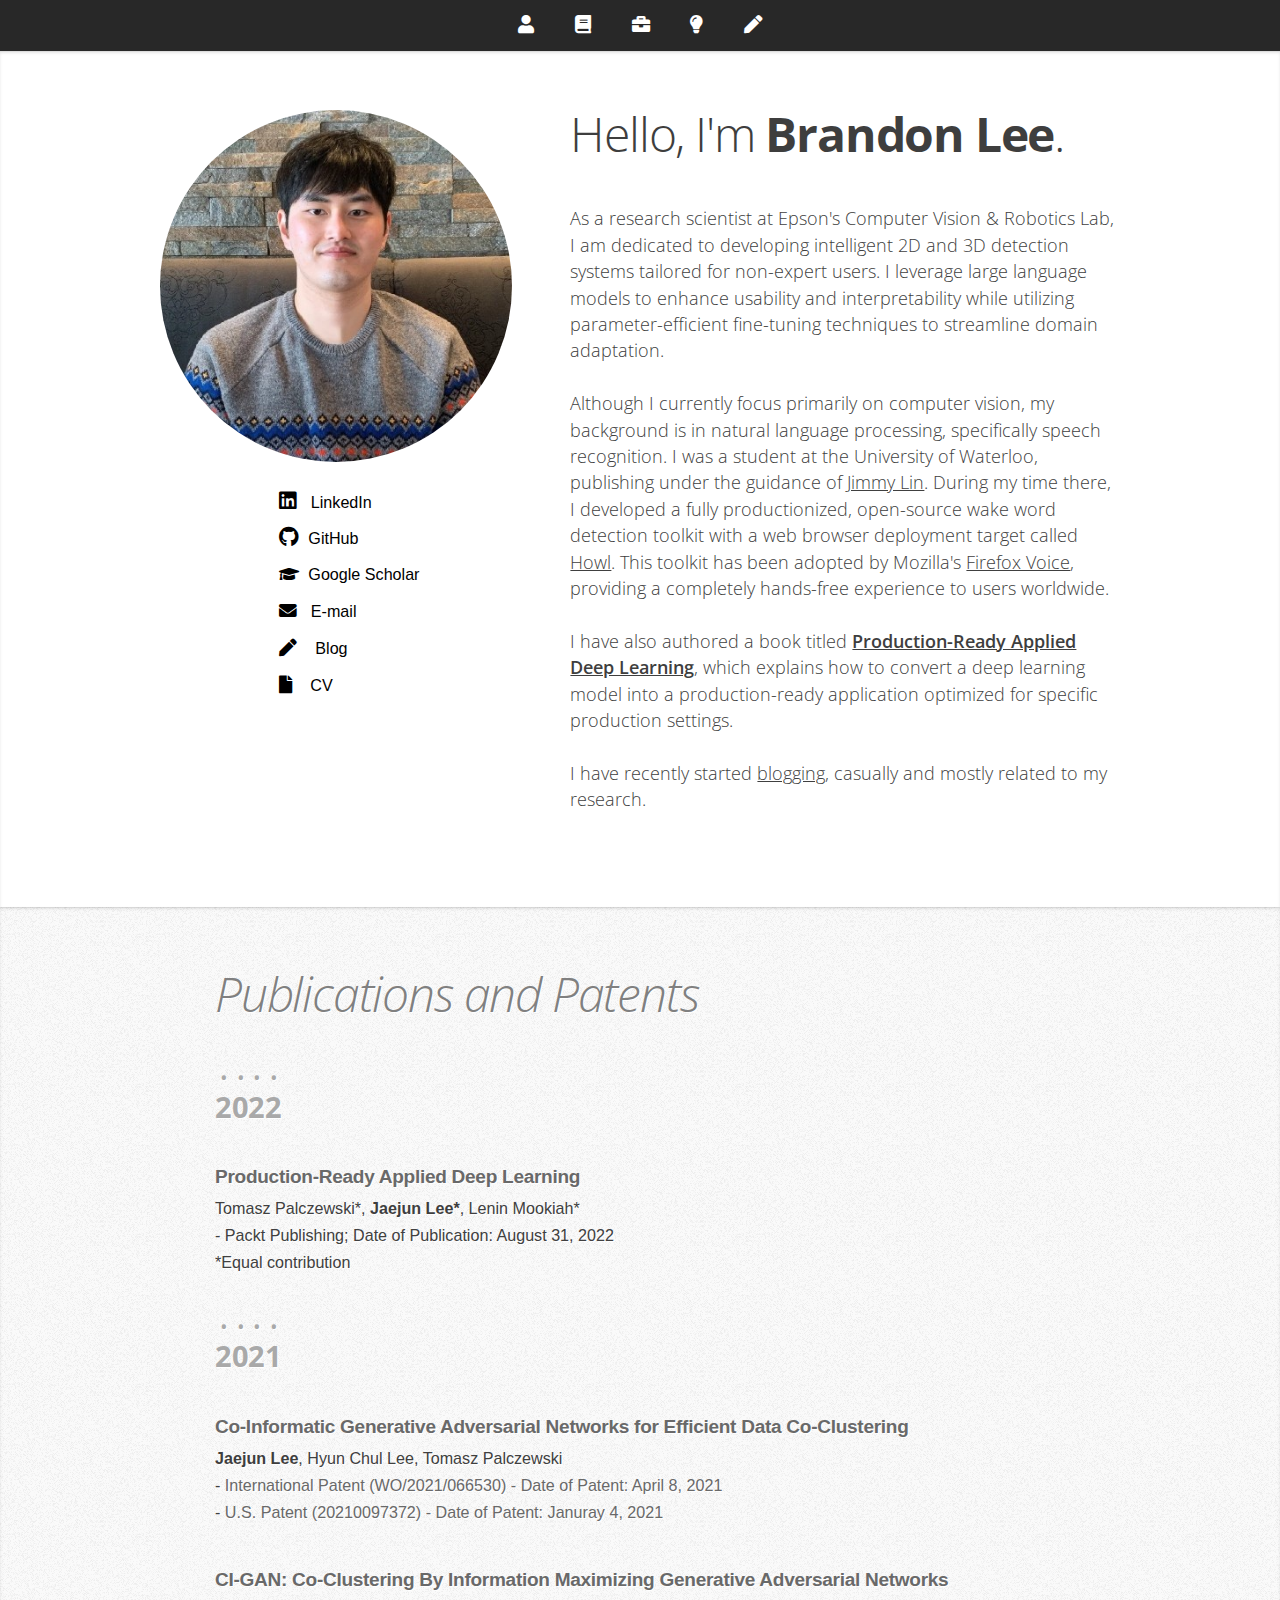
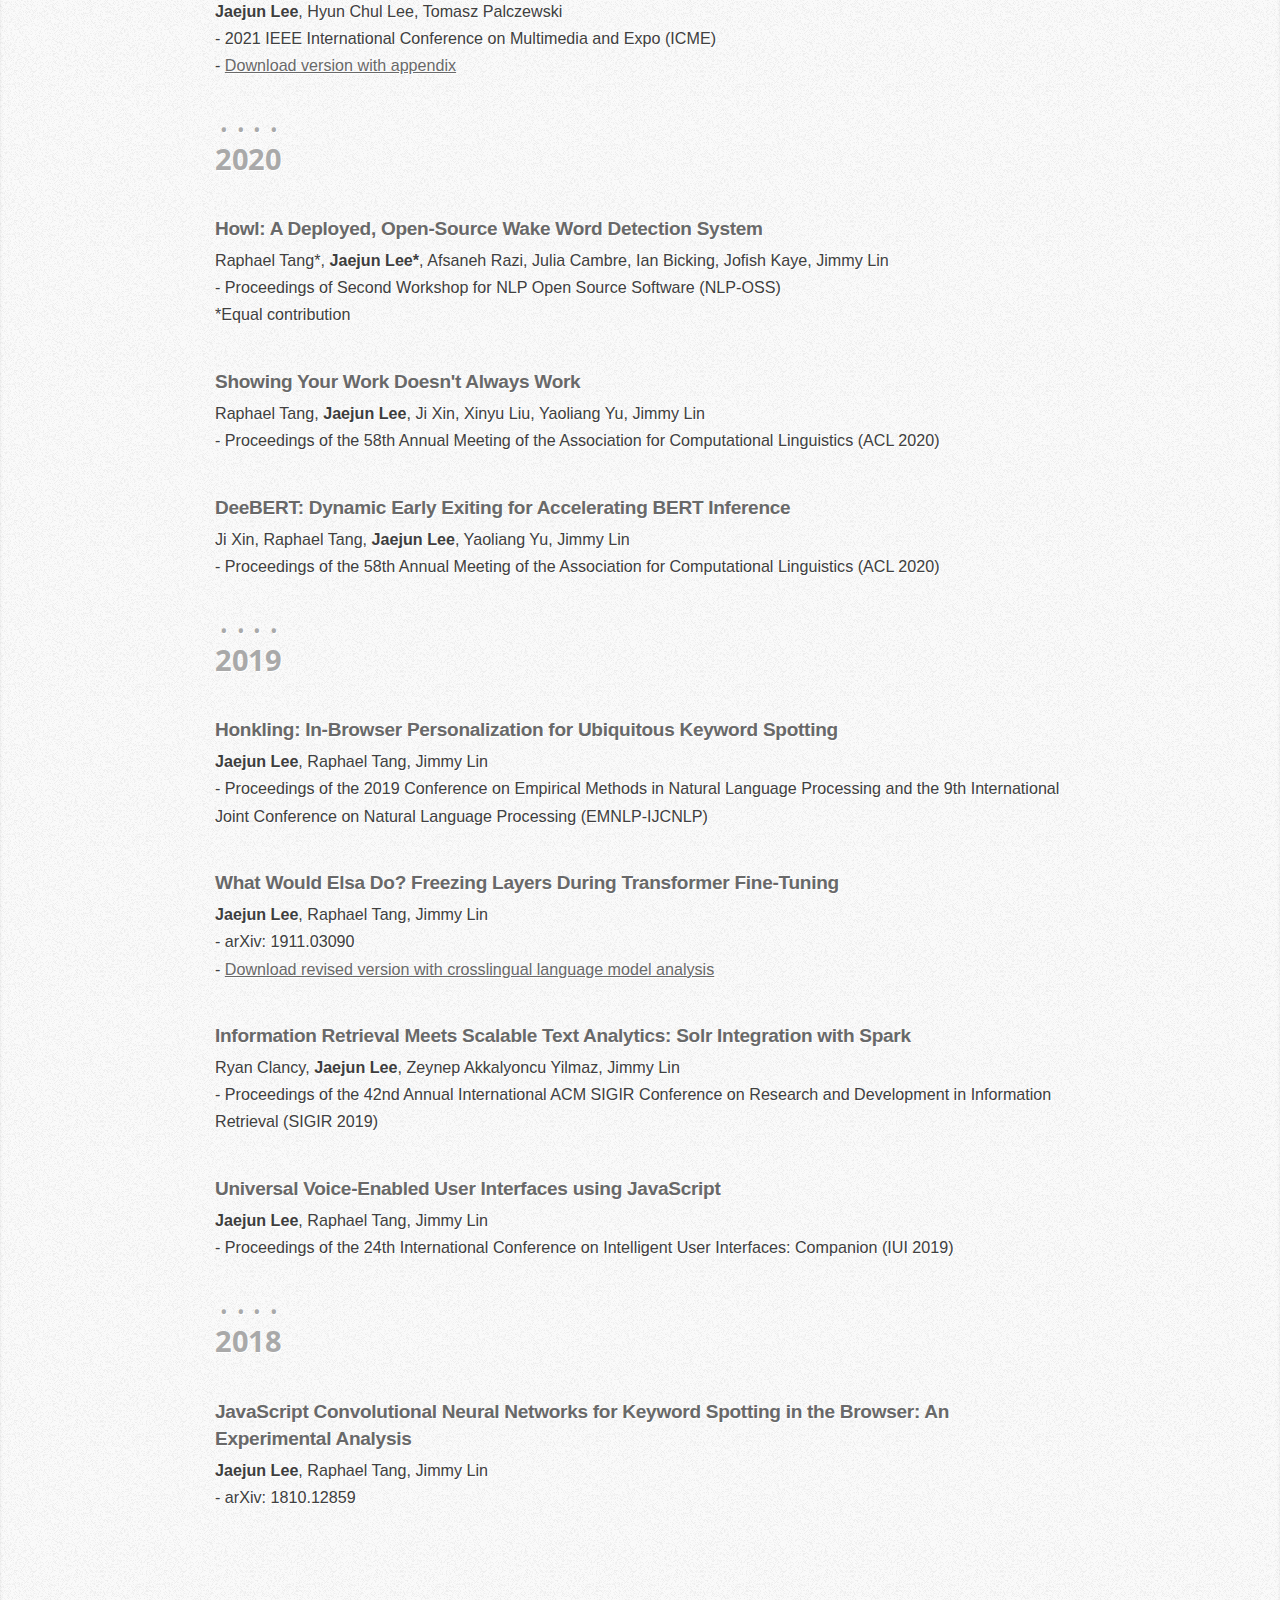
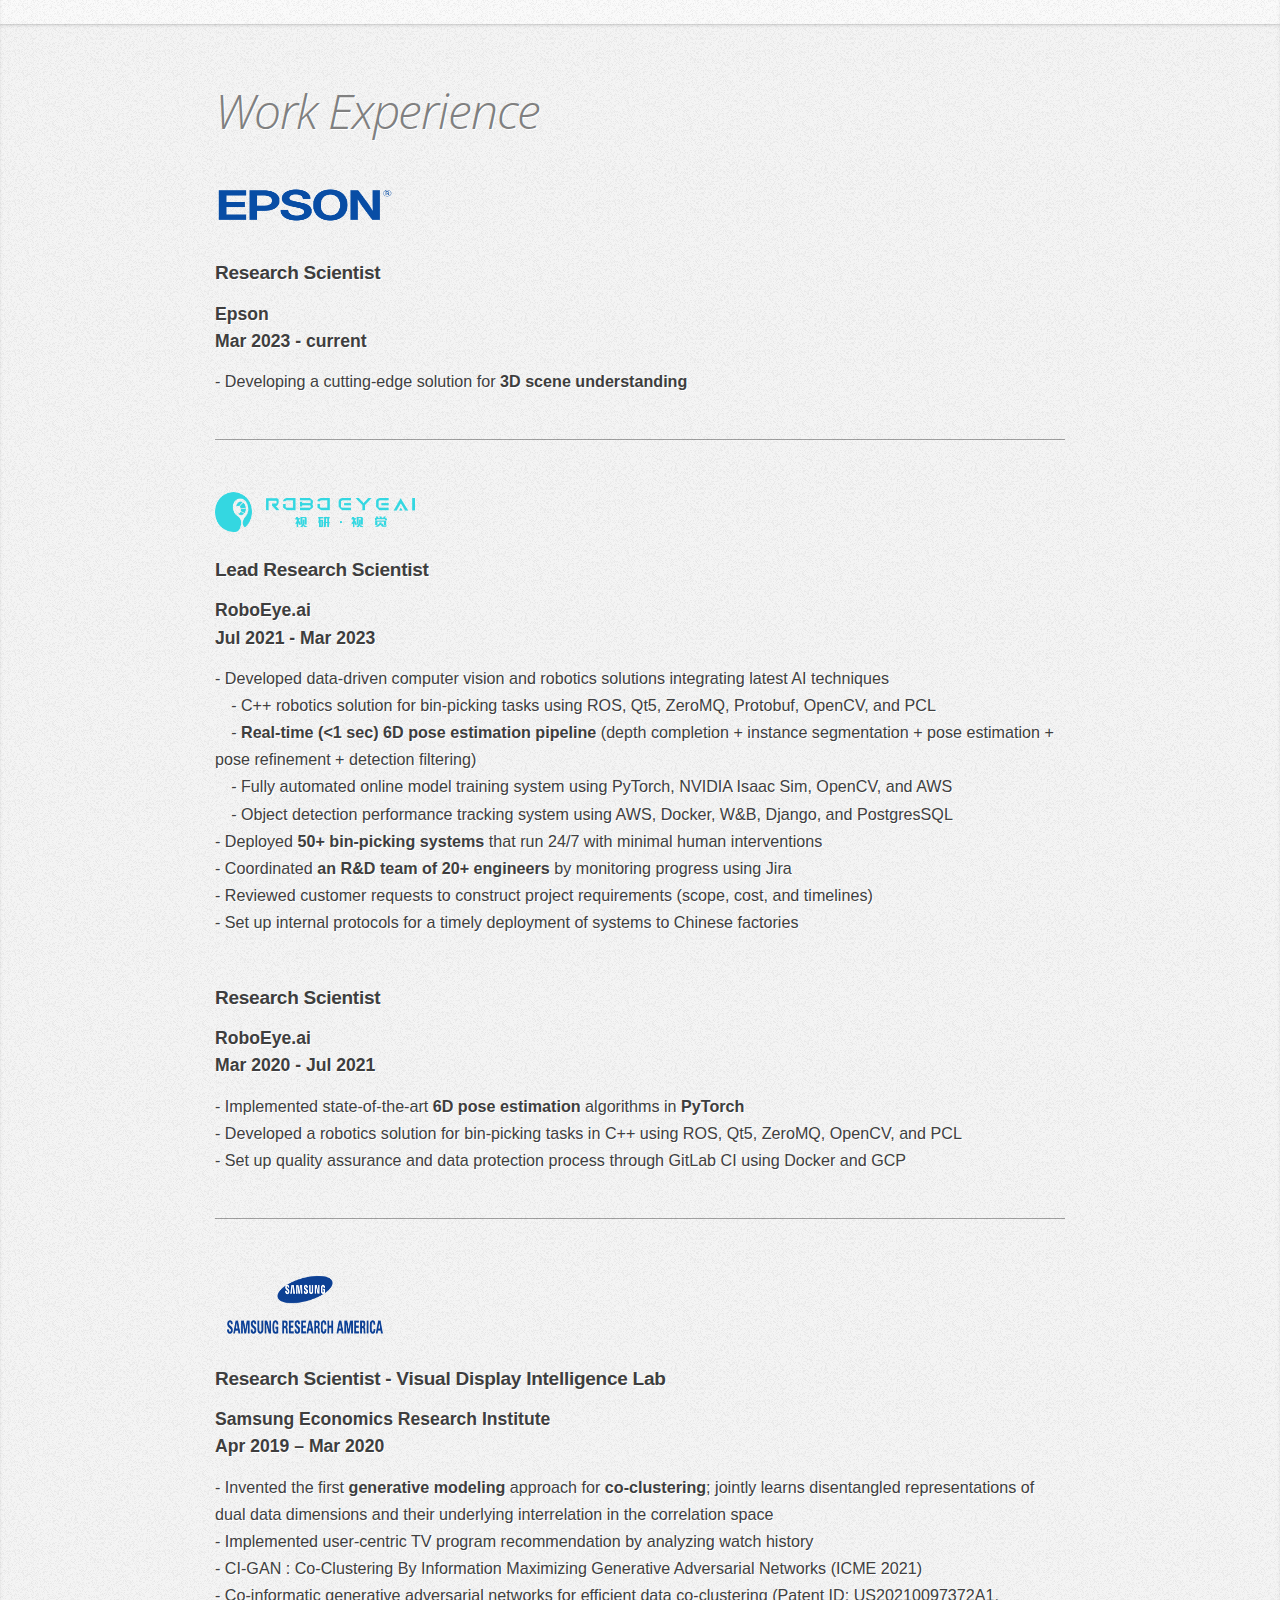
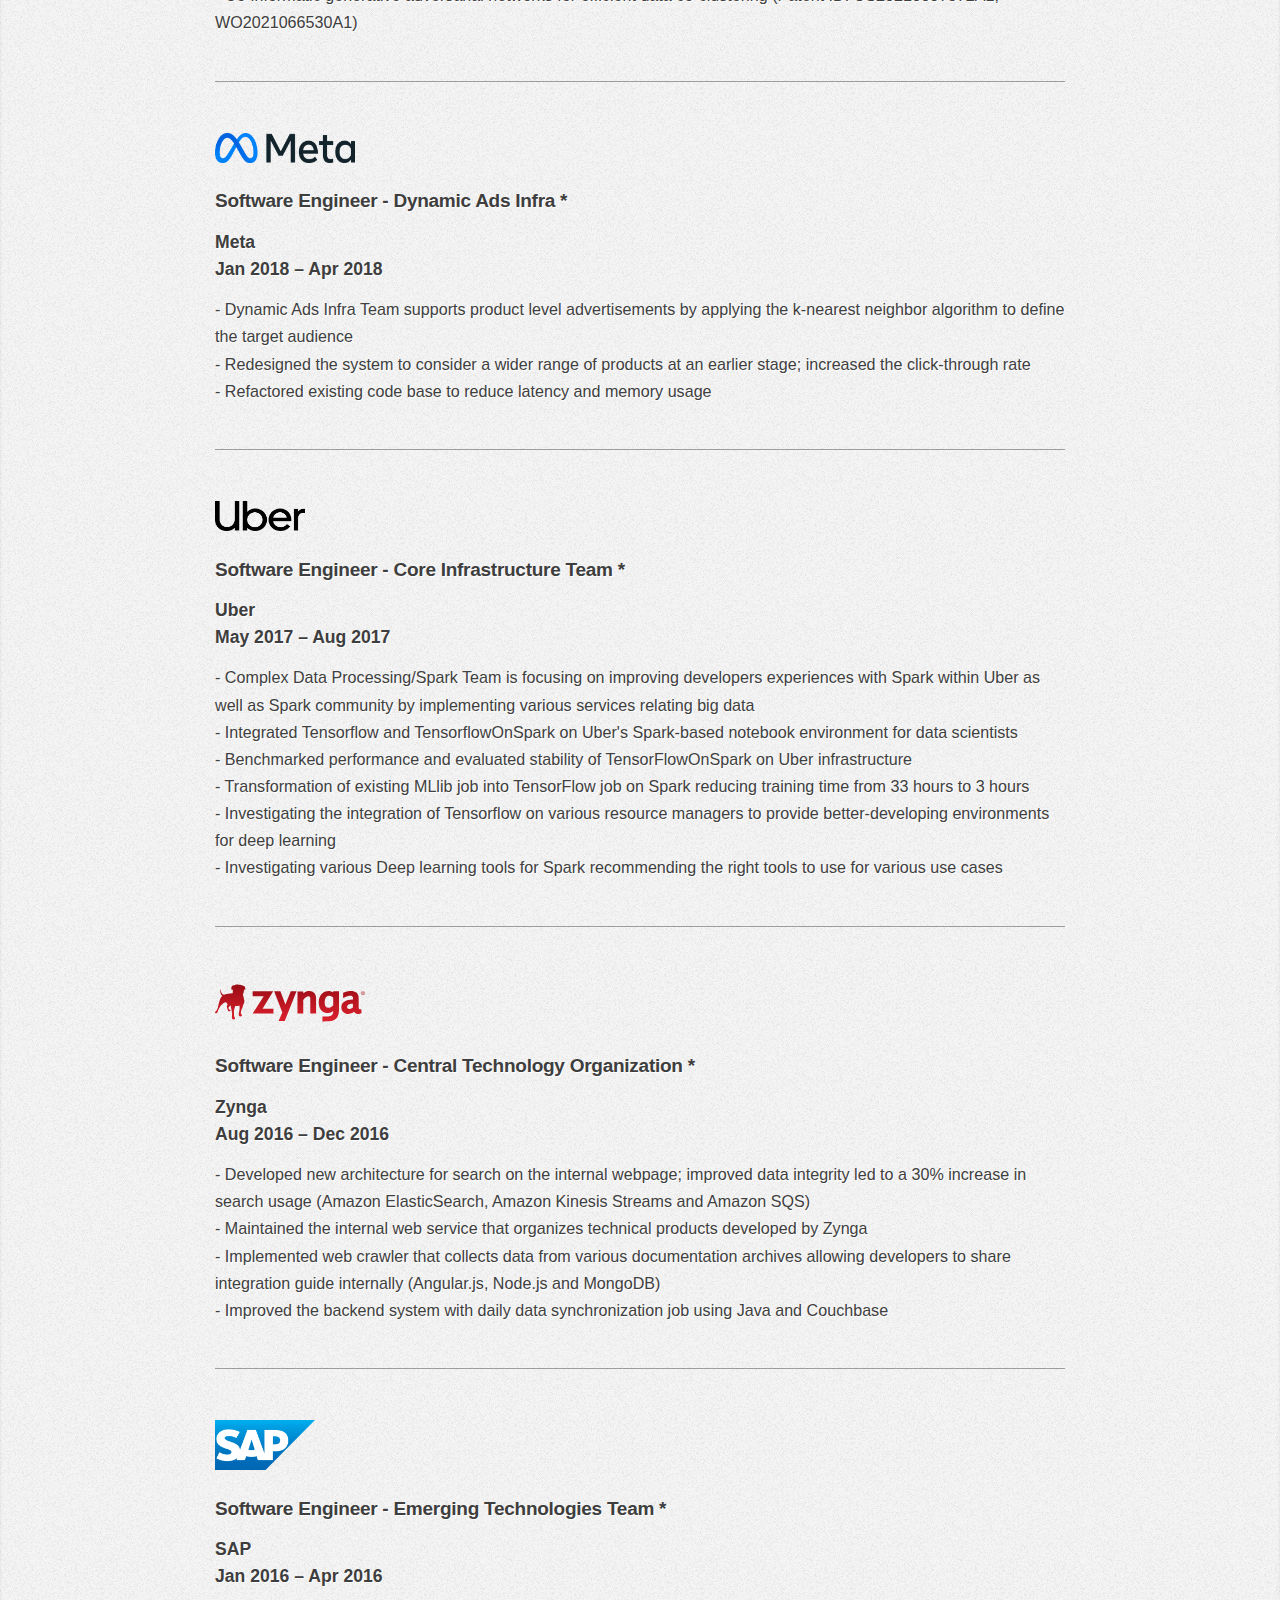
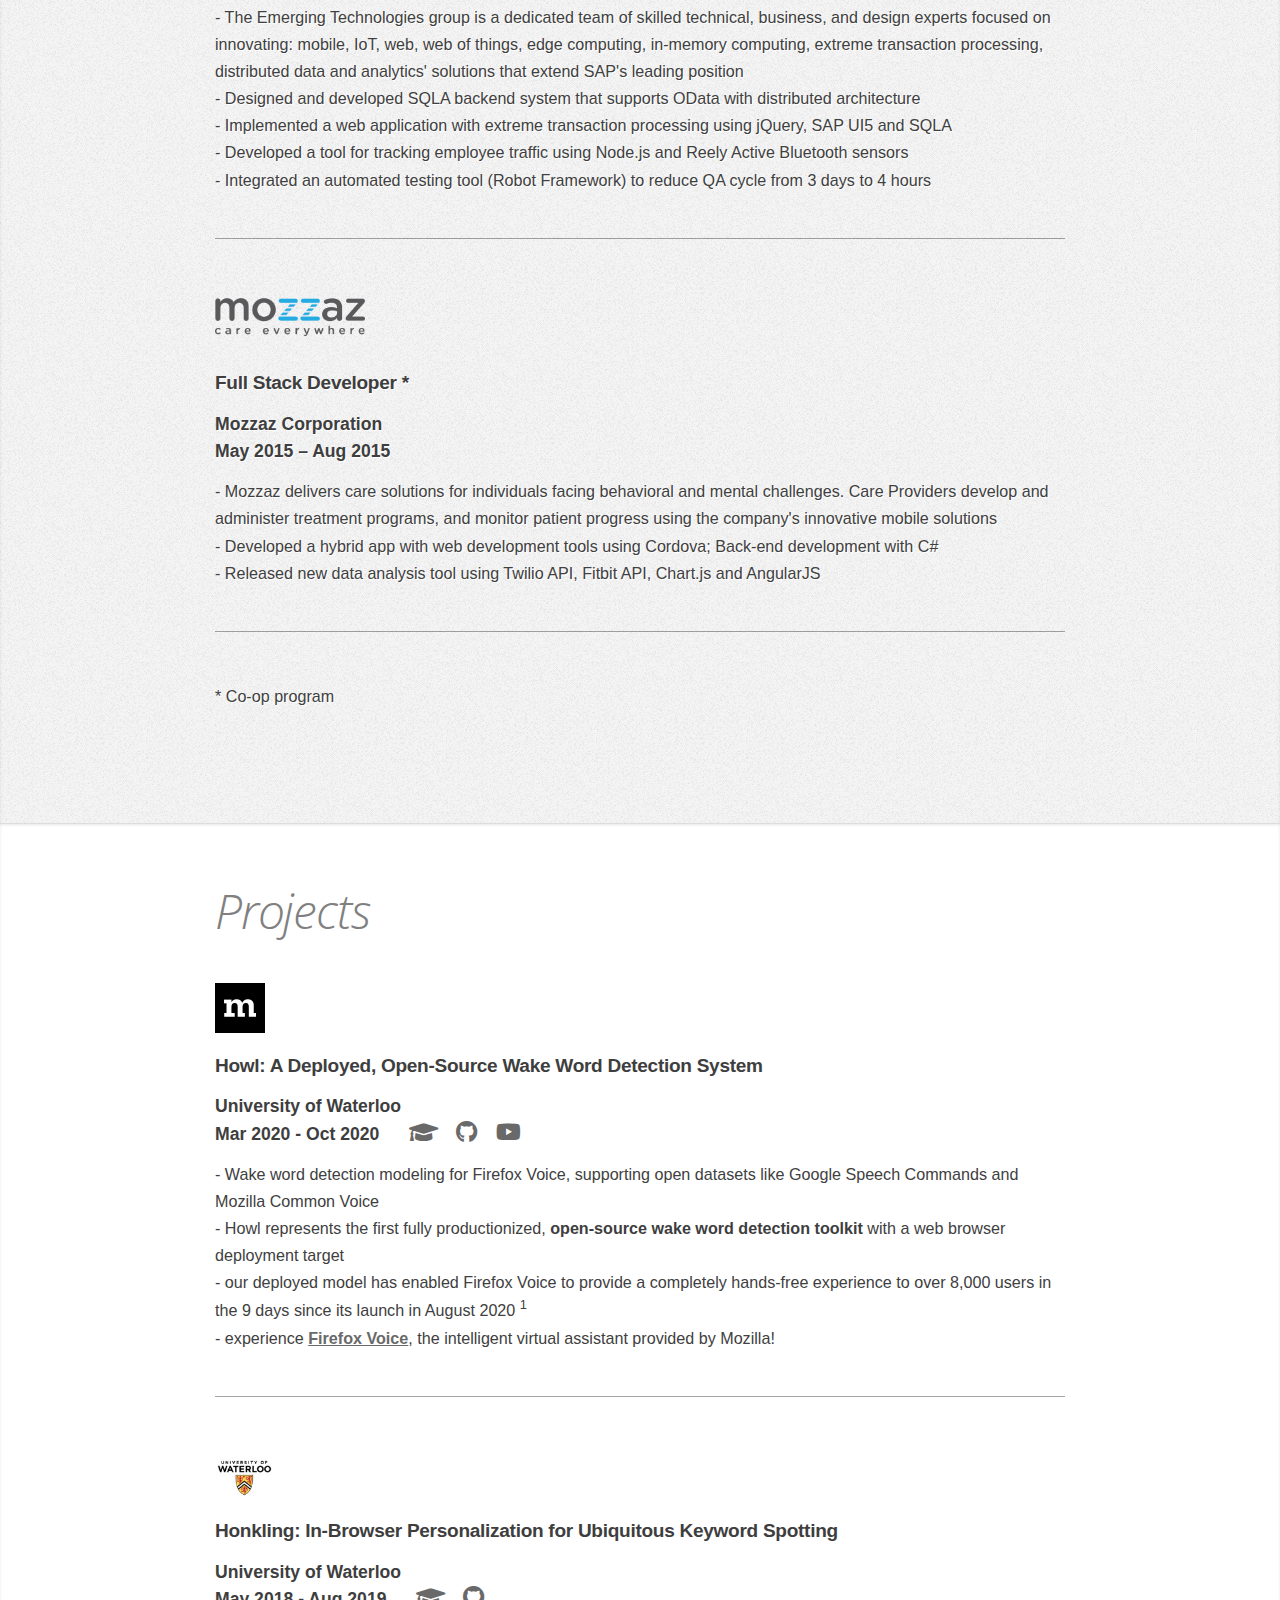
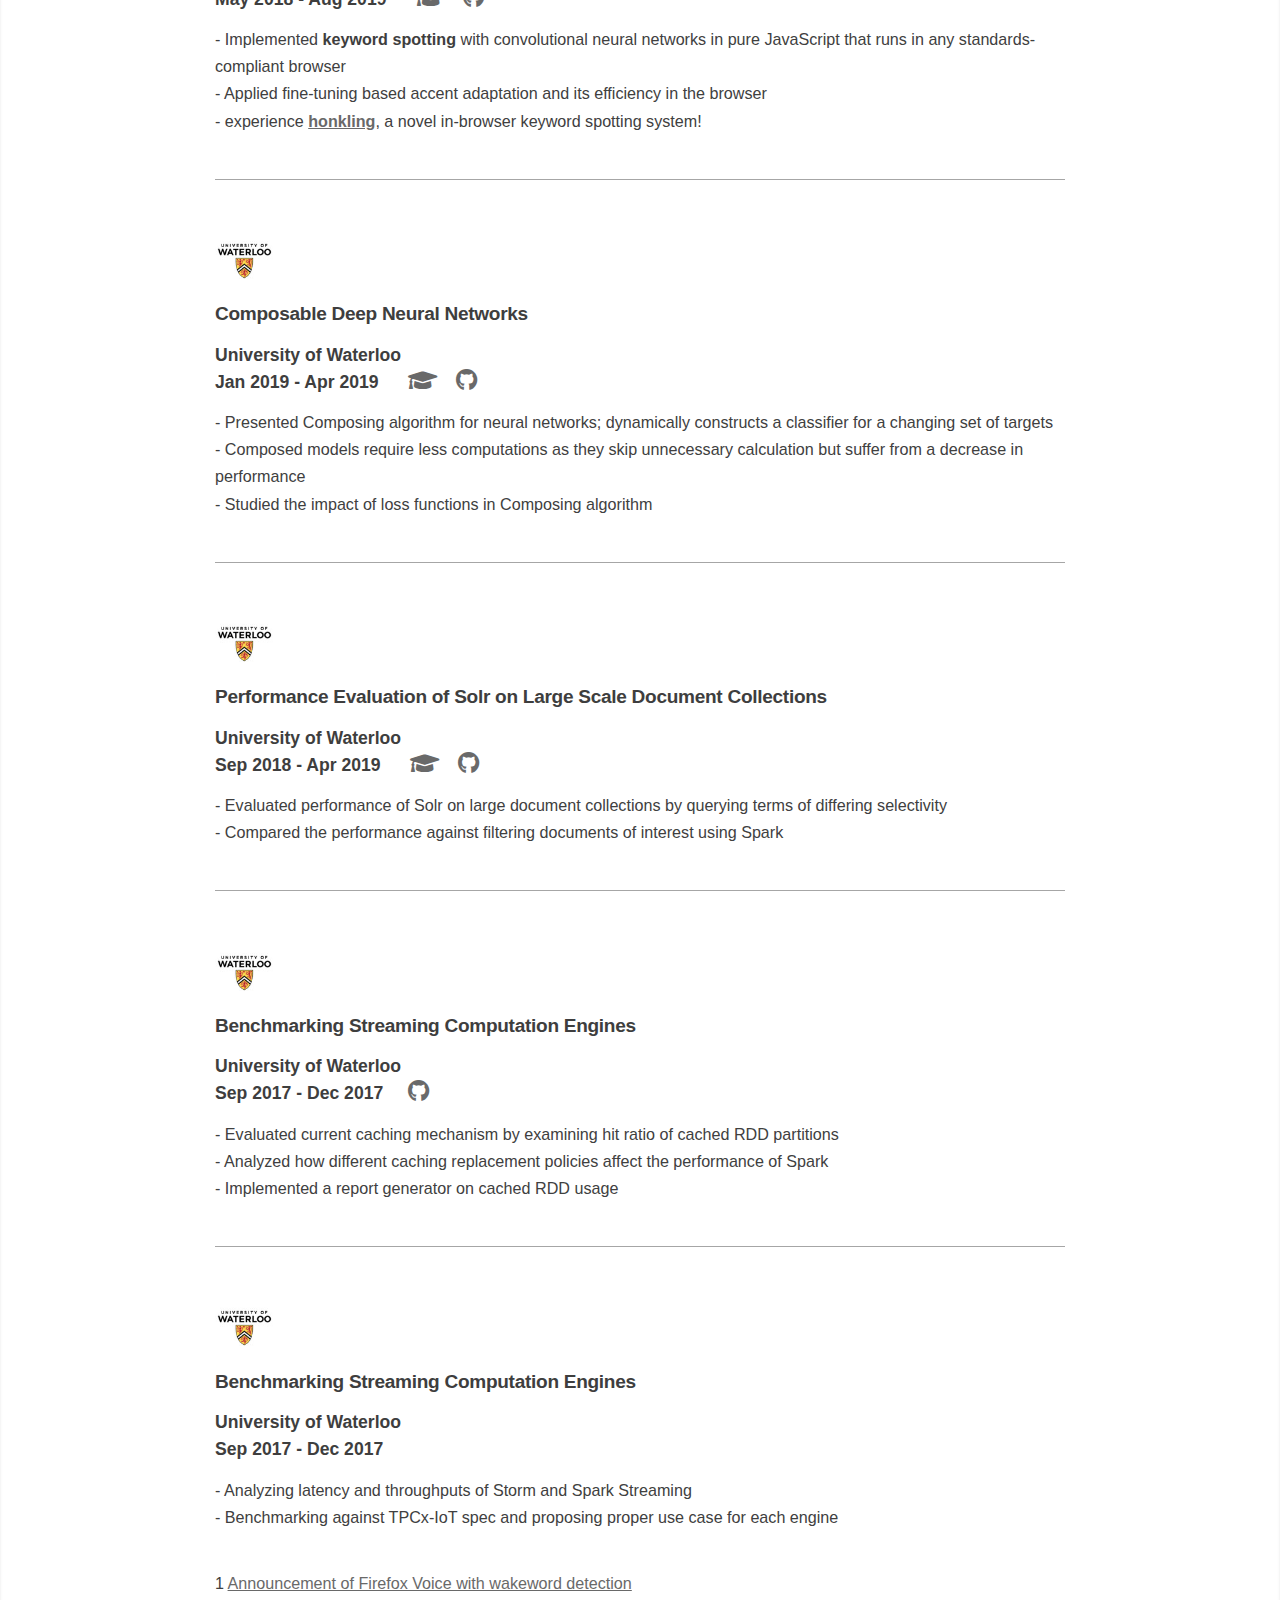
==== commit dc40c867: "fixing icon" ====
--- a/index.html
+++ b/index.html
@@ -24,7 +24,10 @@
         <li><a href="#Experience" class="icon solid fa-briefcase"></a></li>
         <li><a href="#Projects" class="icon solid fa-lightbulb"></a></li>
         <li>
-          <a href="../blog" class="icon solid fa-pen"></a>
+          <a
+            href="https://github.com/ljj7975/ljj7975.github.io/tree/main/blog"
+            class="icon solid fa-pen"
+          ></a>
         </li>
       </ul>
     </nav>
@@ -64,14 +67,17 @@
                 &nbsp;&nbsp;E-mail</a
               >
               <br />
+              <a
+                style="text-decoration: none"
+                href="https://github.com/ljj7975/ljj7975.github.io/tree/main/blog"
+              >
+                <i class="icon solid fa-pen fa-sm"></i
+                >&nbsp;&nbsp;&nbsp;&nbsp;Blog</a
+              >
+              <br />
               <a style="text-decoration: none" href="resume_cv.pdf">
                 <i class="icon solid fa-file fa-sm"></i
                 >&nbsp;&nbsp;&nbsp;&nbsp;CV</a
-              >
-              <br />
-              <a style="text-decoration: none" href="../blog">
-                <i class="icon solid fa-file fa-sm"></i
-                >&nbsp;&nbsp;&nbsp;&nbsp;Blog</a
               >
             </div>
           </div>
@@ -110,8 +116,11 @@
               >, which explains how to convert a deep learning model into a
               production-ready application optimized for specific production
               settings. <br /><br />
-              I have recently started <a href="../blog">blogging</a>, casually
-              and mostly related to my research.
+              I have recently started
+              <a
+                href="https://github.com/ljj7975/ljj7975.github.io/tree/main/blog"
+                >blogging</a
+              >, casually and mostly related to my research.
             </p>
           </div>
         </div>
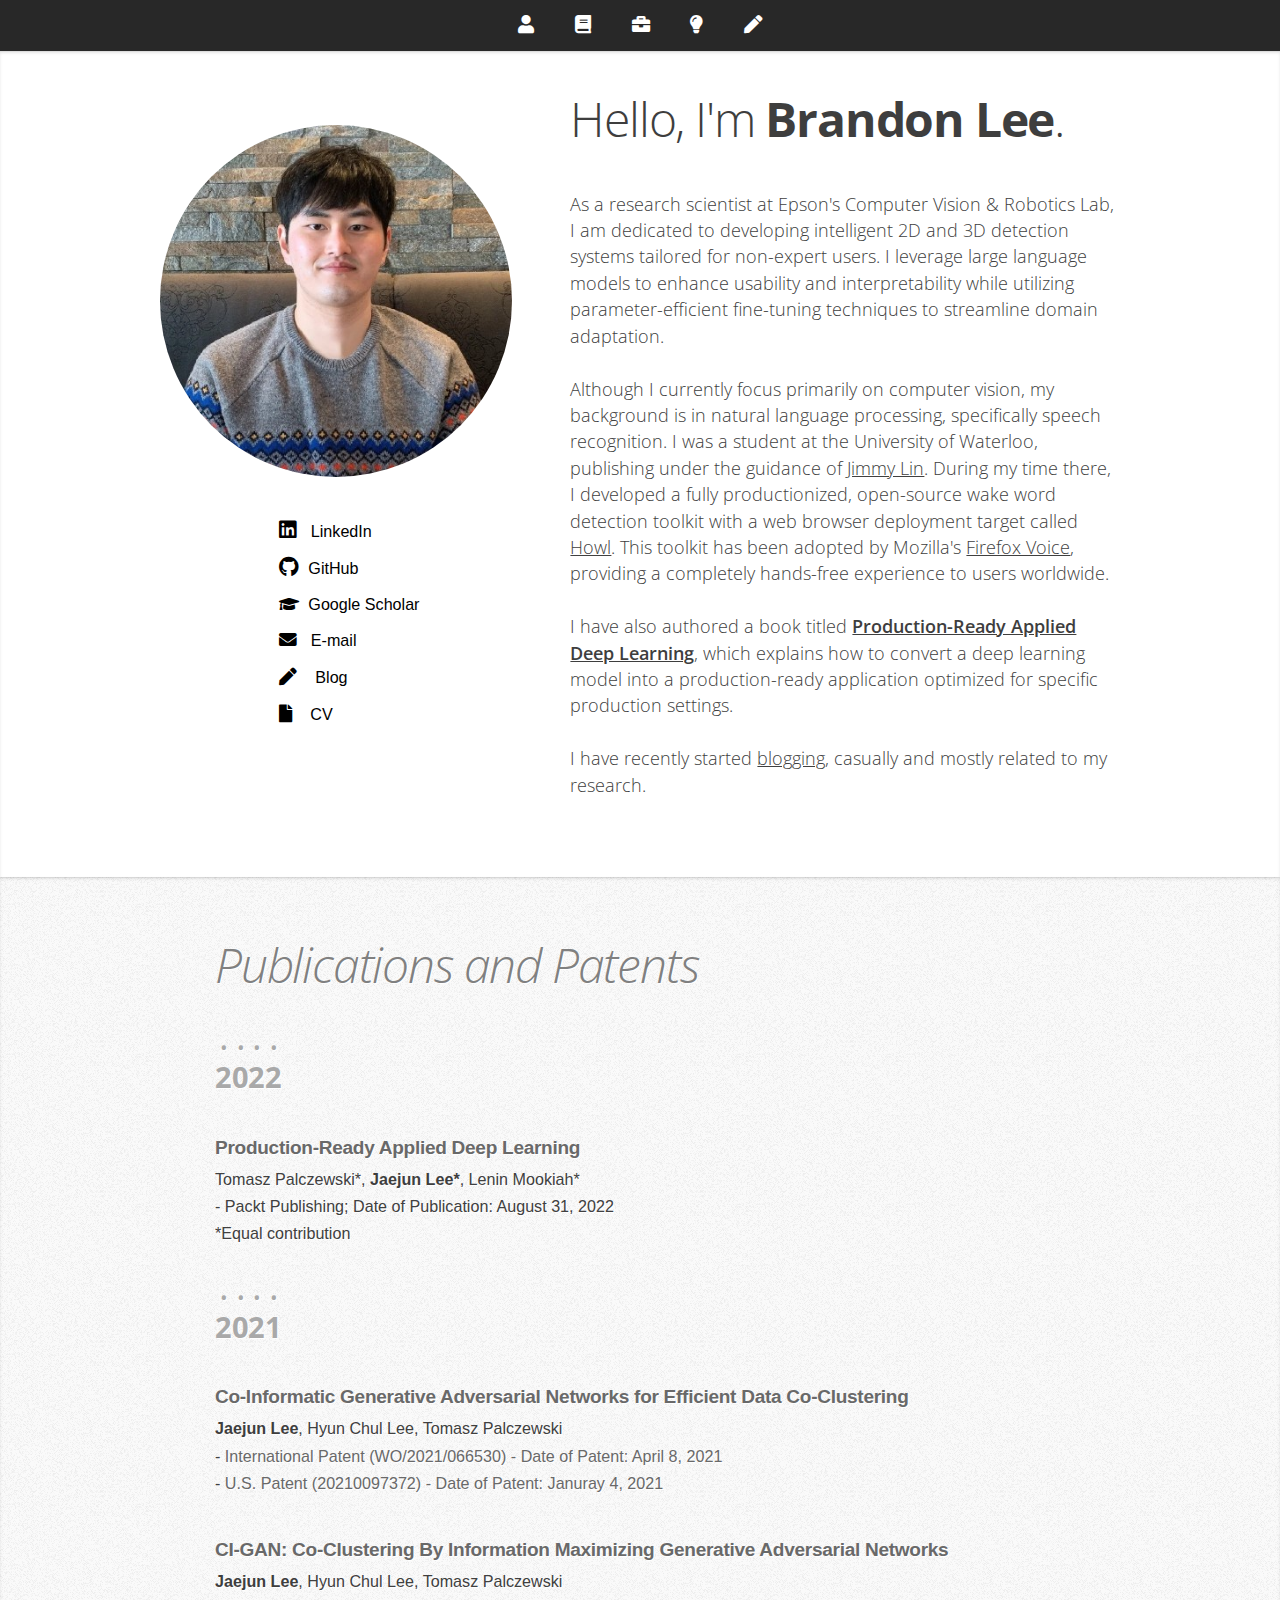
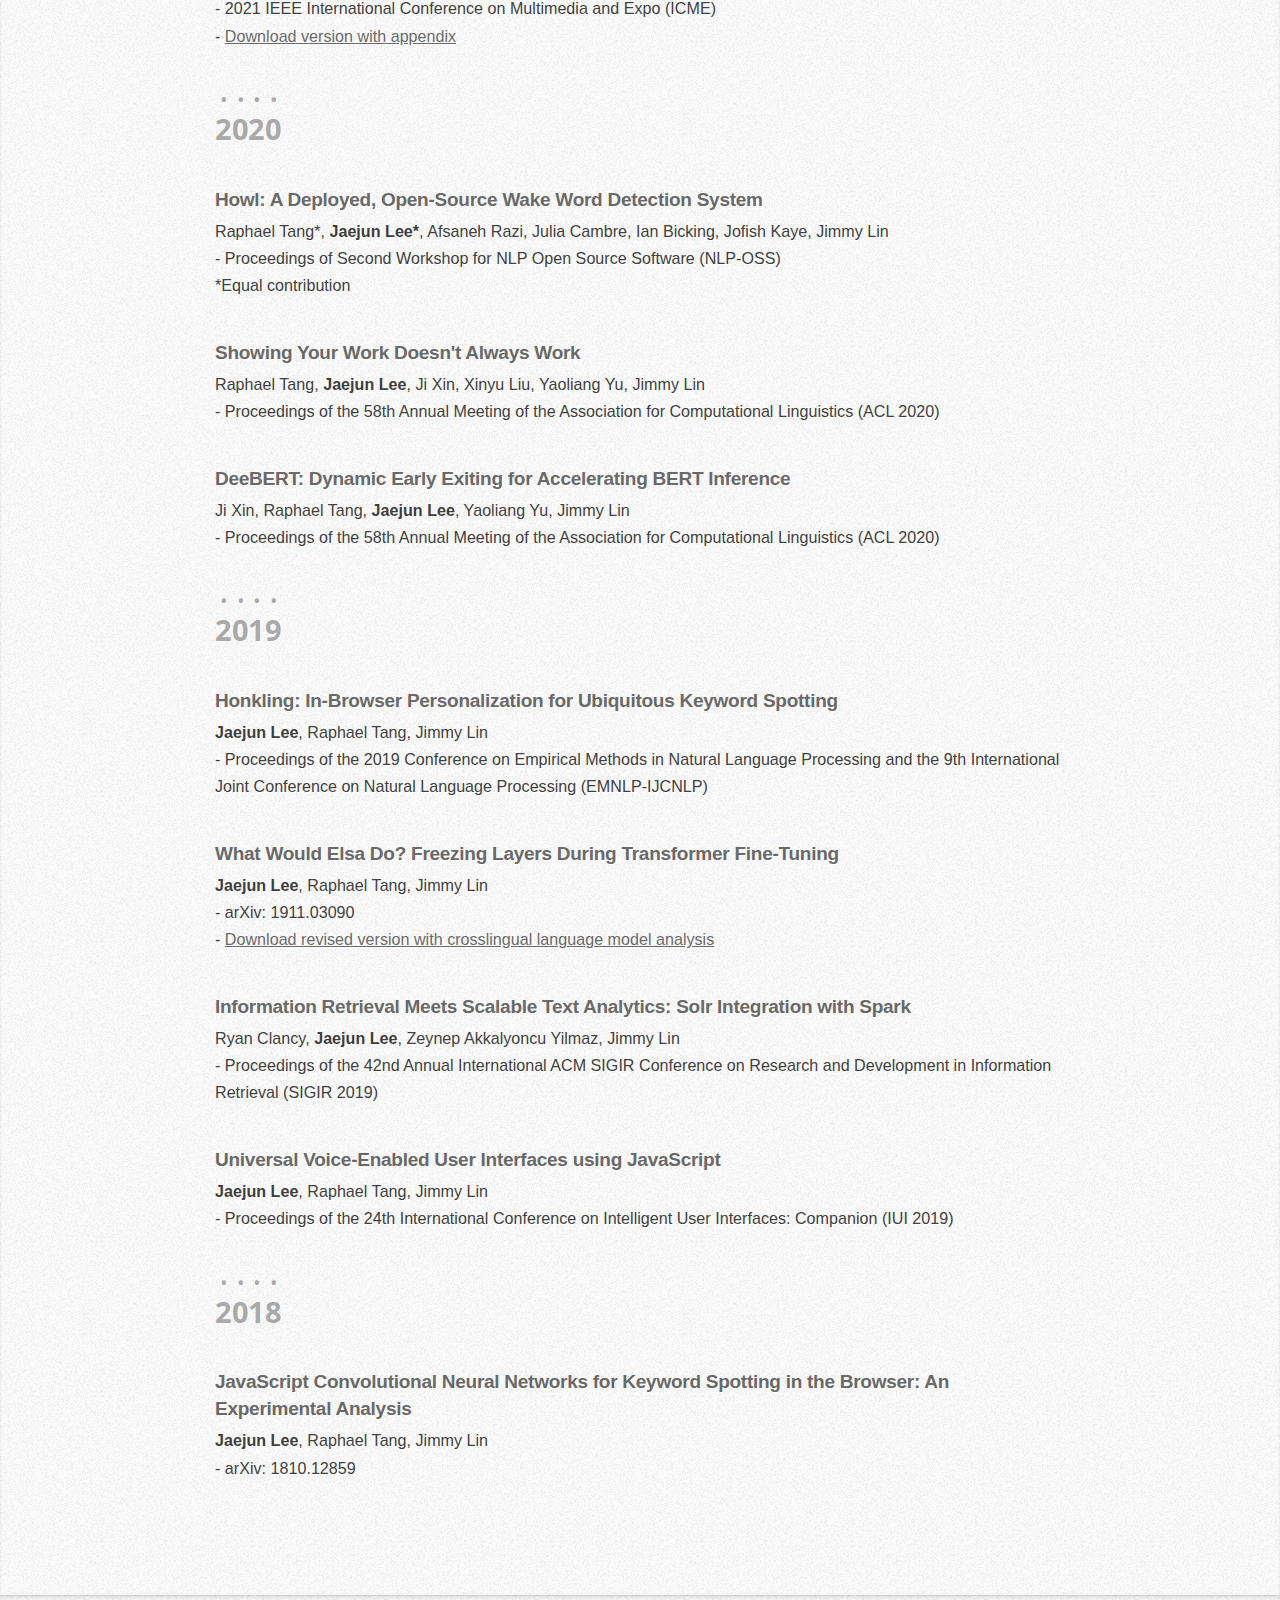
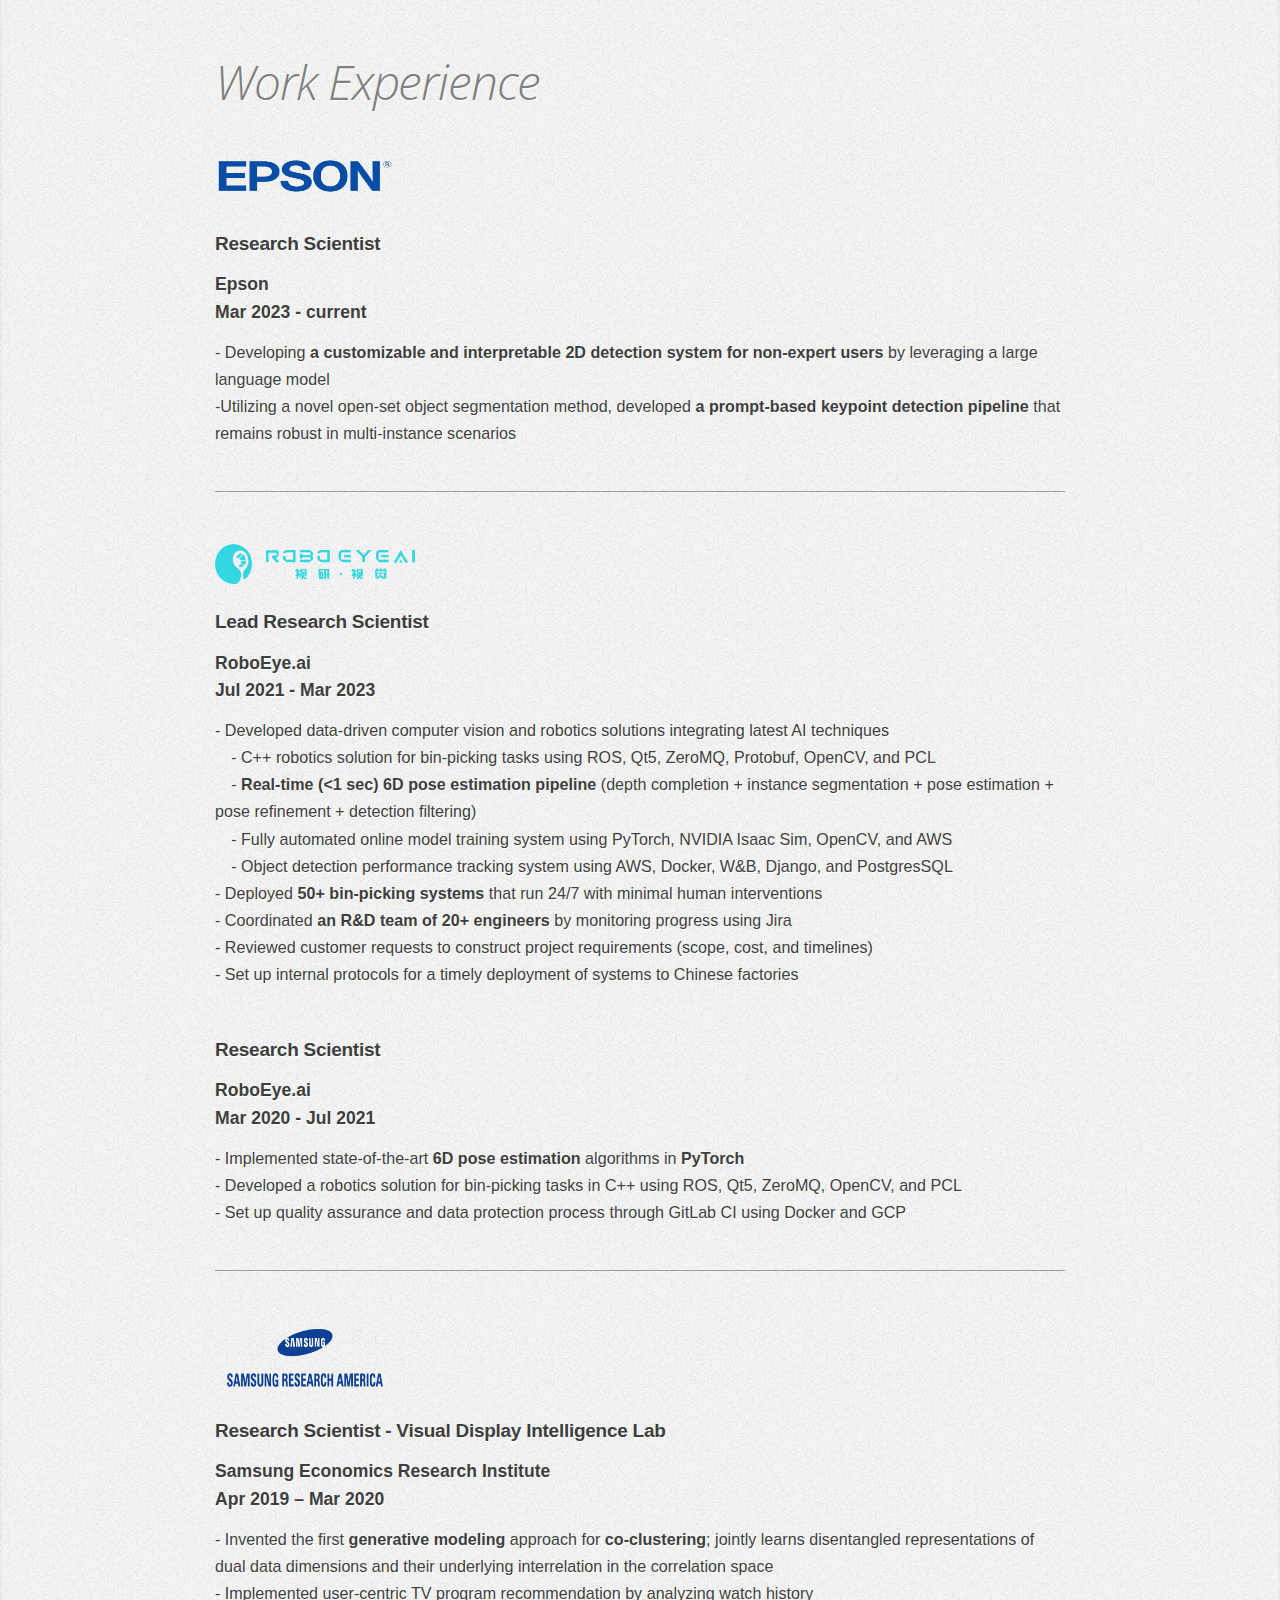
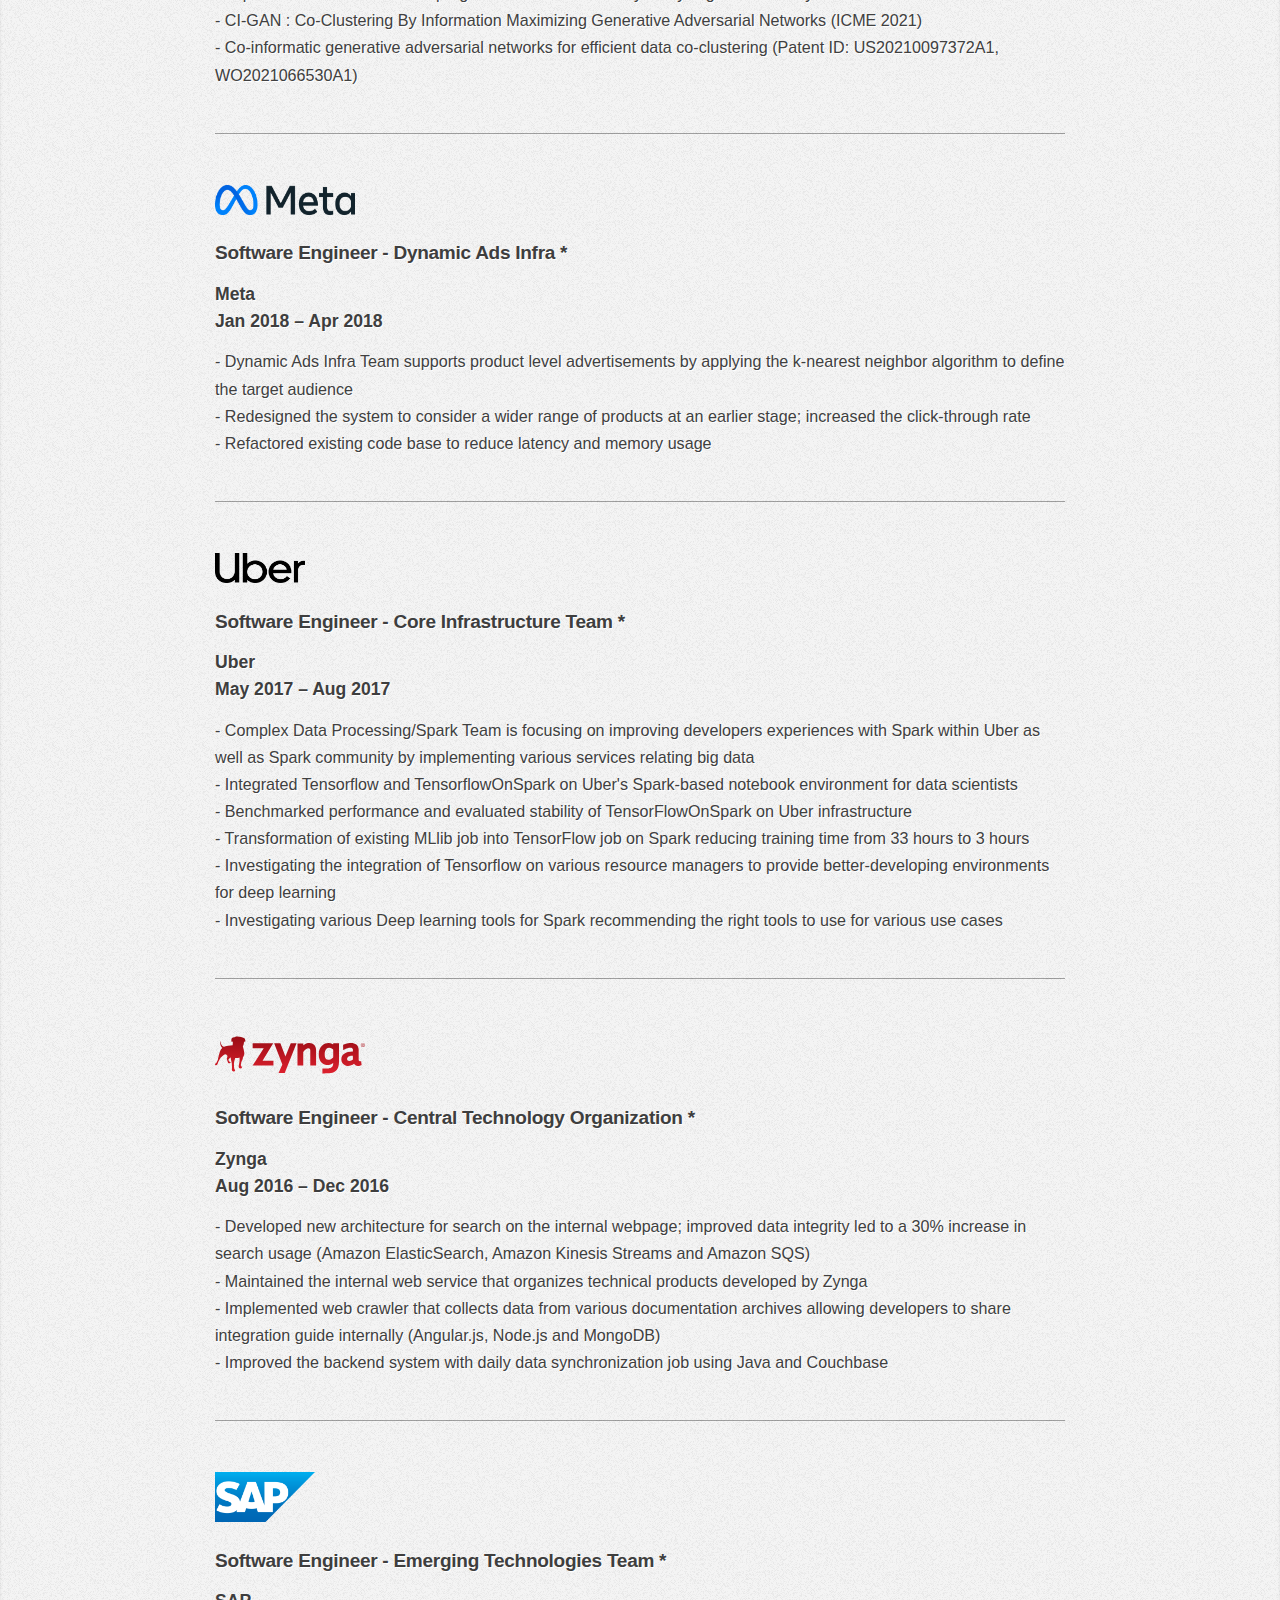
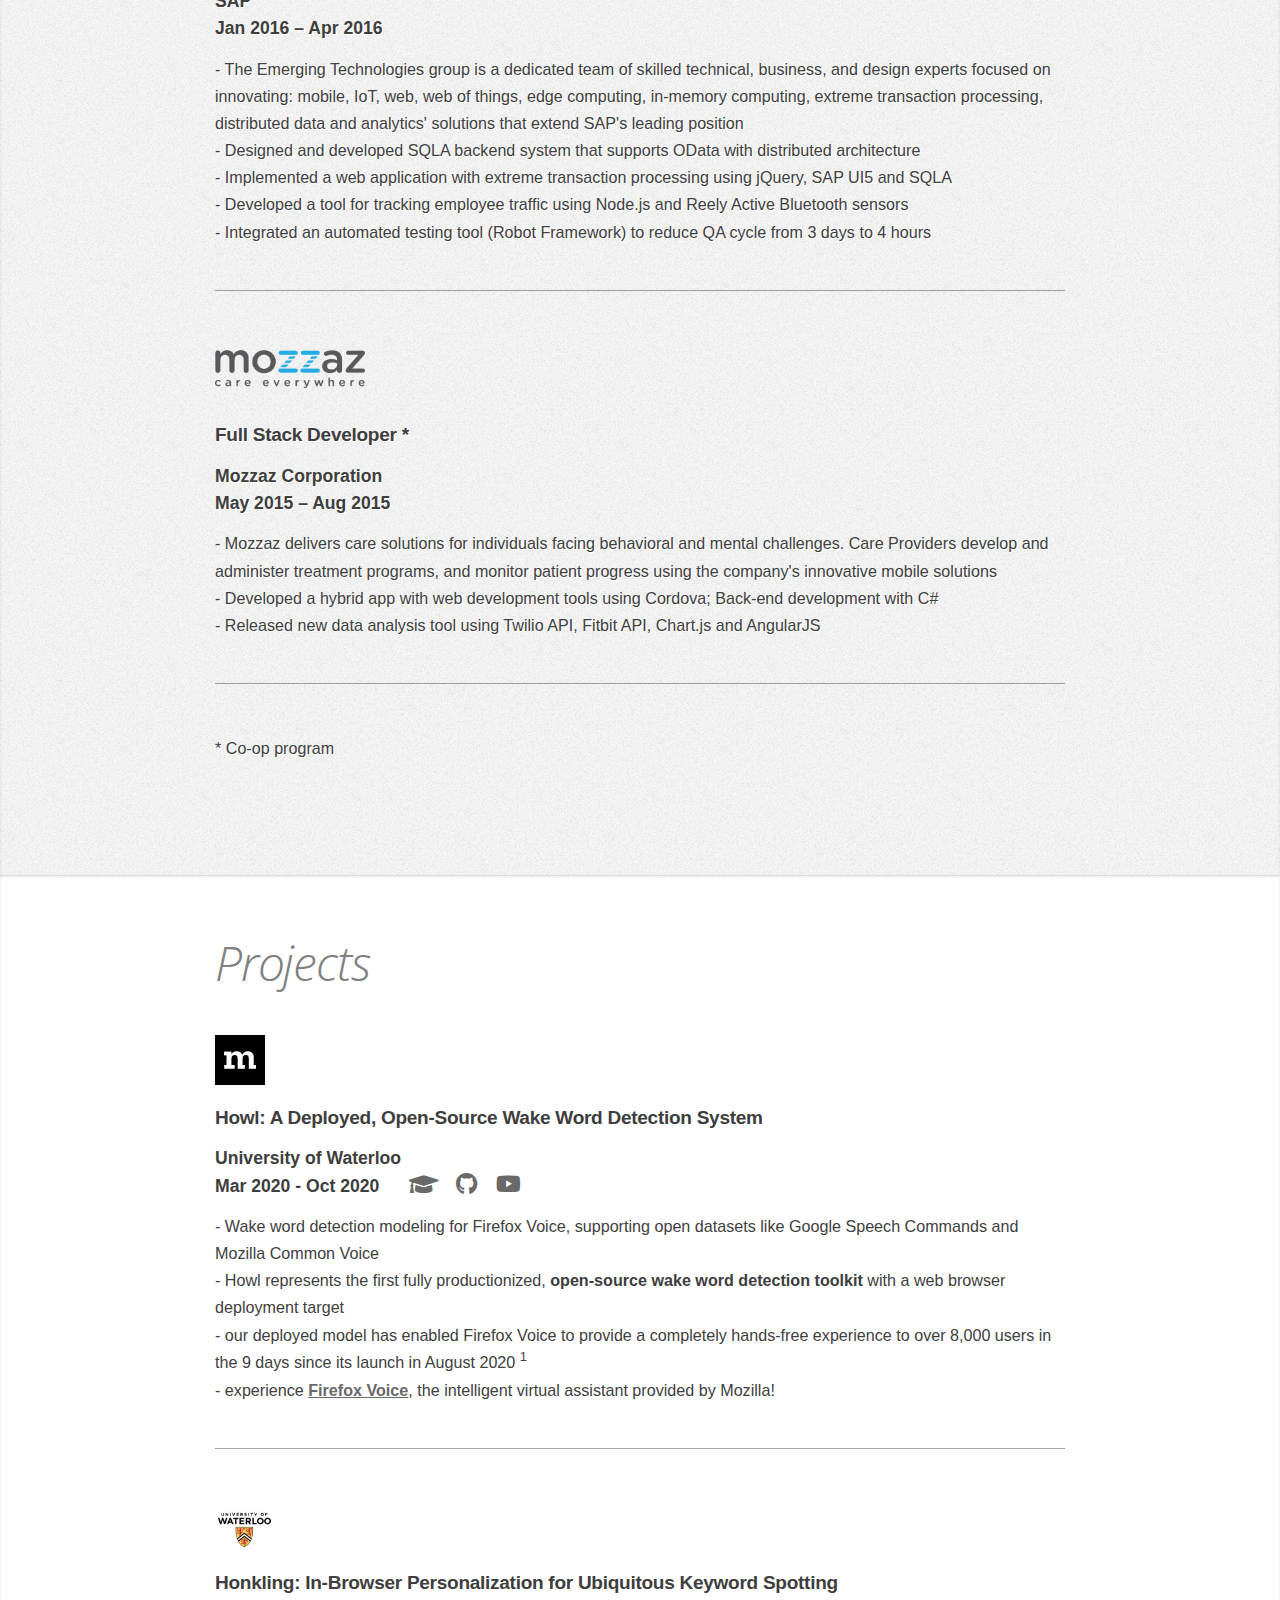
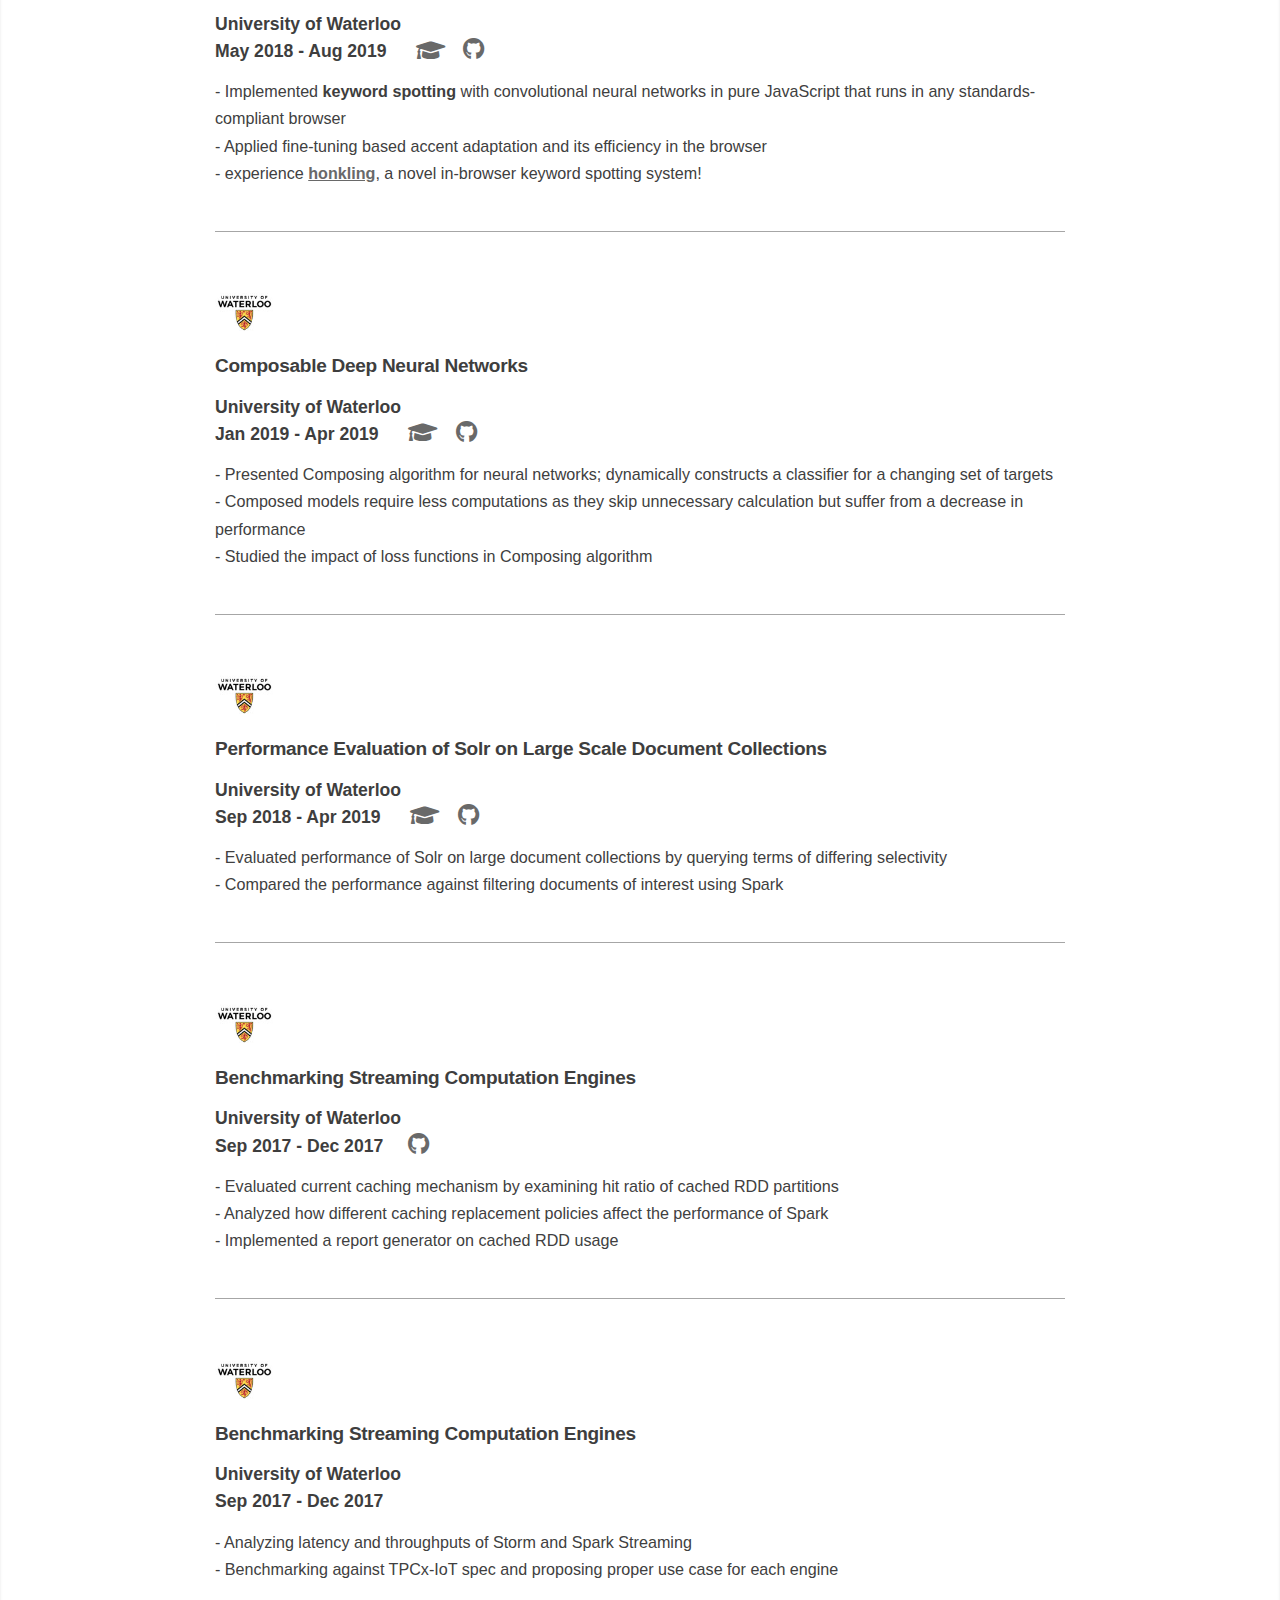
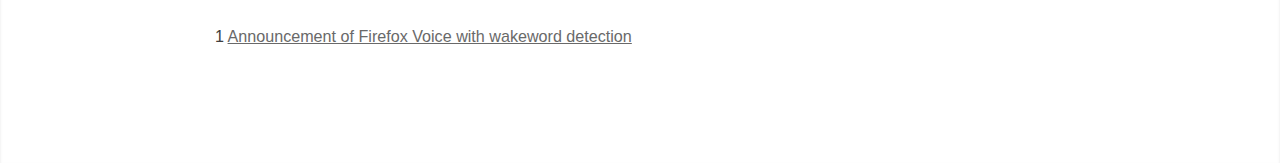
==== commit 6e4773b6: "adding CV as part of the page" ====
--- a/index.html
+++ b/index.html
@@ -75,7 +75,7 @@
                 >&nbsp;&nbsp;&nbsp;&nbsp;Blog</a
               >
               <br />
-              <a style="text-decoration: none" href="resume_cv.pdf">
+              <a style="text-decoration: none" href="CV/resume_cv.pdf">
                 <i class="icon solid fa-file fa-sm"></i
                 >&nbsp;&nbsp;&nbsp;&nbsp;CV</a
               >
@@ -332,8 +332,15 @@
           <h3 style="padding-top: 0px">Research Scientist</h3>
           <h4>Epson <br />Mar 2023 - current</h4>
           <p>
-            - Developing a cutting-edge solution for
-            <b>3D scene understanding</b>
+            - Developing
+            <b
+              >a customizable and interpretable 2D detection system for
+              non-expert users</b
+            >
+            by leveraging a large language model<br />
+            -Utilizing a novel open-set object segmentation method, developed
+            <b>a prompt-based keypoint detection pipeline</b> that remains
+            robust in multi-instance scenarios
           </p>
           <hr />
         </div>
--- a/assets/css/main.css
+++ b/assets/css/main.css
@@ -1,2521 +1,2652 @@
 @import url("https://fonts.googleapis.com/css?family=Open+Sans:300,300italic,600,600italic,700");
 @import url("fontawesome-all.min.css");
 
-html, body, div, span, applet, object,
-iframe, h1, h2, h3, h4, h5, h6, p, blockquote,
-pre, a, abbr, acronym, address, big, cite,
-code, del, dfn, em, img, ins, kbd, q, s, samp,
-small, strike, strong, sub, sup, tt, var, b,
-u, i, center, dl, dt, dd, ol, ul, li, fieldset,
-form, label, legend, table, caption, tbody,
-tfoot, thead, tr, th, td, article, aside,
-canvas, details, embed, figure, figcaption,
-footer, header, hgroup, menu, nav, output, ruby,
-section, summary, time, mark, audio, video {
-	margin: 0;
-	padding: 0;
-	border: 0;
-	font-size: 100%;
-	font: inherit;
-	vertical-align: baseline;}
-
-article, aside, details, figcaption, figure,
-footer, header, hgroup, menu, nav, section {
-	display: block;}
+html,
+body,
+div,
+span,
+applet,
+object,
+iframe,
+h1,
+h2,
+h3,
+h4,
+h5,
+h6,
+p,
+blockquote,
+pre,
+a,
+abbr,
+acronym,
+address,
+big,
+cite,
+code,
+del,
+dfn,
+em,
+img,
+ins,
+kbd,
+q,
+s,
+samp,
+small,
+strike,
+strong,
+sub,
+sup,
+tt,
+var,
+b,
+u,
+i,
+center,
+dl,
+dt,
+dd,
+ol,
+ul,
+li,
+fieldset,
+form,
+label,
+legend,
+table,
+caption,
+tbody,
+tfoot,
+thead,
+tr,
+th,
+td,
+article,
+aside,
+canvas,
+details,
+embed,
+figure,
+figcaption,
+footer,
+header,
+hgroup,
+menu,
+nav,
+output,
+ruby,
+section,
+summary,
+time,
+mark,
+audio,
+video {
+  margin: 0;
+  padding: 0;
+  border: 0;
+  font-size: 100%;
+  font: inherit;
+  vertical-align: baseline;
+}
+
+article,
+aside,
+details,
+figcaption,
+figure,
+footer,
+header,
+hgroup,
+menu,
+nav,
+section {
+  display: block;
+}
 
 body {
-	line-height: 1;
-}
-
-ol, ul {
-	list-style: none;
-}
-
-blockquote, q {
-	quotes: none;
-}
-
-	blockquote:before, blockquote:after, q:before, q:after {
-		content: '';
-		content: none;
-	}
+  line-height: 1;
+}
+
+ol,
+ul {
+  list-style: none;
+}
+
+blockquote,
+q {
+  quotes: none;
+}
+
+blockquote:before,
+blockquote:after,
+q:before,
+q:after {
+  content: "";
+  content: none;
+}
 
 table {
-	border-collapse: collapse;
-	border-spacing: 0;
+  border-collapse: collapse;
+  border-spacing: 0;
 }
 
 body {
-	-webkit-text-size-adjust: none;
+  -webkit-text-size-adjust: none;
 }
 
 mark {
-	background-color: transparent;
-	color: inherit;
+  background-color: transparent;
+  color: inherit;
 }
 
 input::-moz-focus-inner {
-	border: 0;
-	padding: 0;
-}
-
-input, select, textarea {
-	-moz-appearance: none;
-	-webkit-appearance: none;
-	-ms-appearance: none;
-	appearance: none;
+  border: 0;
+  padding: 0;
+}
+
+input,
+select,
+textarea {
+  -moz-appearance: none;
+  -webkit-appearance: none;
+  -ms-appearance: none;
+  appearance: none;
 }
 
 /* Basic */
 
-	html {
-		box-sizing: border-box;
-	}
-
-	*, *:before, *:after {
-		box-sizing: inherit;
-	}
-
-	body {
-		padding-top: 3.5em;
-	}
-
-		body.is-preload *, body.is-preload *:before, body.is-preload *:after {
-			-moz-animation: none !important;
-			-webkit-animation: none !important;
-			-ms-animation: none !important;
-			animation: none !important;
-			-moz-transition: none !important;
-			-webkit-transition: none !important;
-			-ms-transition: none !important;
-			transition: none !important;
-		}
-
-	body, input, textarea, select {
-		font-family: 'Open Sans', sans-serif;
-		line-height: 1.85em;
-		color: #888;
-		font-weight: 300;
-		font-size: 13pt;
-	}
-
-	a {
-		-moz-transition: color .2s ease-in-out;
-		-webkit-transition: color .2s ease-in-out;
-		-ms-transition: color .2s ease-in-out;
-		transition: color .2s ease-in-out;
-		color: #43B3E0;
-		text-decoration: underline;
-	}
-
-		a:hover {
-			color: #43bff0 !important;
-		}
-
-		a img {
-			border: 0;
-		}
-
-	b, strong {
-		font-weight: 600;
-		color: #3e3e3e;
-	}
-
-	i, em {
-		font-style: italic;
-	}
-
-	sub {
-		position: relative;
-		top: 0.5em;
-		font-size: 0.8em;
-	}
-
-	sup {
-		position: relative;
-		top: -0.5em;
-		font-size: 0.8em;
-	}
-
-	blockquote {
-		border-left: solid 0.75em #eee;
-		padding: 1em 0 1em 1.5em;
-		font-style: italic;
-	}
-
-	h1, h2, h3, h4, h5, h6 {
-		color: #3e3e3e;
-		margin: 0 0 0.75em 0;
-	}
-
-	h1 a, h2 a, h3 a, h4 a, h5 a, h6 a {
-		text-decoration: none;
-		color: inherit;
-	}
-
-	h2, h3, h4, h5, h6 {
-		font-weight: 700;
-	}
-
-	h1 {
-		font-size: 3.25em;
-		letter-spacing: -0.025em;
-		font-weight: 300;
-	}
-
-		h1 strong {
-			font-weight: 700;
-		}
-
-	h2 {
-		font-size: 2em;
-		letter-spacing: -0.015em;
-	}
-
-	h3 {
-		font-size: 1.5em;
-		letter-spacing: -0.015em;
-	}
-
-	em, i {
-		font-style: italic;
-	}
-
-	br.clear {
-		clear: both;
-	}
-
-	hr {
-		border: 0;
-		border-top: solid 1px #444;
-		border-top-color: rgba(0, 0, 0, 0.35);
-		box-shadow: 0px 1px 0px 0px rgba(255, 255, 255, 0.1);
-		height: 1px;
-		margin: 3em 0;
-	}
-
-	p, ul, ol, dl, table {
-		margin-bottom: 2em;
-	}
-
-	header {
-		margin: 0 0 3em 0;
-	}
-
-		header > p {
-			font-size: 1.25em;
-			margin: 0;
-		}
-
-	footer {
-		margin: 3em 0 0 0;
-	}
-
-		footer > p {
-			font-size: 1.25em;
-		}
+html {
+  box-sizing: border-box;
+}
+
+*,
+*:before,
+*:after {
+  box-sizing: inherit;
+}
+
+body {
+  padding-top: 3.5em;
+}
+
+body.is-preload *,
+body.is-preload *:before,
+body.is-preload *:after {
+  -moz-animation: none !important;
+  -webkit-animation: none !important;
+  -ms-animation: none !important;
+  animation: none !important;
+  -moz-transition: none !important;
+  -webkit-transition: none !important;
+  -ms-transition: none !important;
+  transition: none !important;
+}
+
+body,
+input,
+textarea,
+select {
+  font-family: "Open Sans", sans-serif;
+  line-height: 1.85em;
+  color: #888;
+  font-weight: 300;
+  font-size: 13pt;
+}
+
+a {
+  -moz-transition: color 0.2s ease-in-out;
+  -webkit-transition: color 0.2s ease-in-out;
+  -ms-transition: color 0.2s ease-in-out;
+  transition: color 0.2s ease-in-out;
+  color: #43b3e0;
+  text-decoration: underline;
+}
+
+a:hover {
+  color: #43bff0 !important;
+}
+
+a img {
+  border: 0;
+}
+
+b,
+strong {
+  font-weight: 600;
+  color: #3e3e3e;
+}
+
+i,
+em {
+  font-style: italic;
+}
+
+sub {
+  position: relative;
+  top: 0.5em;
+  font-size: 0.8em;
+}
+
+sup {
+  position: relative;
+  top: -0.5em;
+  font-size: 0.8em;
+}
+
+blockquote {
+  border-left: solid 0.75em #eee;
+  padding: 1em 0 1em 1.5em;
+  font-style: italic;
+}
+
+h1,
+h2,
+h3,
+h4,
+h5,
+h6 {
+  color: #3e3e3e;
+  margin: 0 0 0.75em 0;
+}
+
+h1 a,
+h2 a,
+h3 a,
+h4 a,
+h5 a,
+h6 a {
+  text-decoration: none;
+  color: inherit;
+}
+
+h2,
+h3,
+h4,
+h5,
+h6 {
+  font-weight: 700;
+}
+
+h1 {
+  font-size: 3.25em;
+  letter-spacing: -0.025em;
+  font-weight: 300;
+}
+
+h1 strong {
+  font-weight: 700;
+}
+
+h2 {
+  font-size: 2em;
+  letter-spacing: -0.015em;
+}
+
+h3 {
+  font-size: 1.5em;
+  letter-spacing: -0.015em;
+}
+
+em,
+i {
+  font-style: italic;
+}
+
+br.clear {
+  clear: both;
+}
+
+hr {
+  border: 0;
+  border-top: solid 1px #444;
+  border-top-color: rgba(0, 0, 0, 0.35);
+  box-shadow: 0px 1px 0px 0px rgba(255, 255, 255, 0.1);
+  height: 1px;
+  margin: 3em 0;
+}
+
+p,
+ul,
+ol,
+dl,
+table {
+  margin-bottom: 2em;
+}
+
+header {
+  margin: 0 0 3em 0;
+}
+
+header > p {
+  font-size: 1.25em;
+  margin: 0;
+}
+
+footer {
+  margin: 3em 0 0 0;
+}
+
+footer > p {
+  font-size: 1.25em;
+}
 
 /* Container */
 
-	.container {
-		margin: 0 auto;
-		max-width: calc(100% - 50px);
-		width: 1200px;
-	}
-
-		.container.medium {
-			width: 900px;
-		}
-
-		@media screen and (max-width: 1680px) {
-
-			.container {
-				width: 1200px;
-			}
-
-				.container.medium {
-					width: 900px;
-				}
-
-		}
-
-		@media screen and (max-width: 1280px) {
-
-			.container {
-				width: 960px;
-			}
-
-				.container.medium {
-					width: 850px;
-				}
-
-		}
-
-		@media screen and (max-width: 980px) {
-
-			.container {
-				width: 100%;
-			}
-
-				.container.medium {
-					width: 75%;
-				}
-
-		}
-
-		@media screen and (max-width: 736px) {
-
-			.container {
-				width: 100%;
-				max-width: calc(100% - 30px);
-			}
-
-				.container.medium {
-					width: 100%;
-				}
-
-		}
+.container {
+  margin: 0 auto;
+  max-width: calc(100% - 50px);
+  width: 1200px;
+}
+
+.container.medium {
+  width: 900px;
+}
+
+@media screen and (max-width: 1680px) {
+  .container {
+    width: 1200px;
+  }
+
+  .container.medium {
+    width: 900px;
+  }
+}
+
+@media screen and (max-width: 1280px) {
+  .container {
+    width: 960px;
+  }
+
+  .container.medium {
+    width: 850px;
+  }
+}
+
+@media screen and (max-width: 980px) {
+  .container {
+    width: 100%;
+  }
+
+  .container.medium {
+    width: 75%;
+  }
+}
+
+@media screen and (max-width: 736px) {
+  .container {
+    width: 100%;
+    max-width: calc(100% - 30px);
+  }
+
+  .container.medium {
+    width: 100%;
+  }
+}
 
 /* Row */
 
-	.row {
-		display: flex;
-		flex-wrap: wrap;
-		box-sizing: border-box;
-		align-items: stretch;
-	}
-
-		.row > * {
-			box-sizing: border-box;
-		}
-
-		.row.gtr-uniform > * > :last-child {
-			margin-bottom: 0;
-		}
-
-		.row.aln-left {
-			justify-content: flex-start;
-		}
-
-		.row.aln-center {
-			justify-content: center;
-		}
-
-		.row.aln-right {
-			justify-content: flex-end;
-		}
-
-		.row.aln-top {
-			align-items: flex-start;
-		}
-
-		.row.aln-middle {
-			align-items: center;
-		}
-
-		.row.aln-bottom {
-			align-items: flex-end;
-		}
-
-		.row > .imp {
-			order: -1;
-		}
-
-		.row > .col-1 {
-			width: 8.33333%;
-		}
-
-		.row > .off-1 {
-			margin-left: 8.33333%;
-		}
-
-		.row > .col-2 {
-			width: 16.66667%;
-		}
-
-		.row > .off-2 {
-			margin-left: 16.66667%;
-		}
-
-		.row > .col-3 {
-			width: 25%;
-		}
-
-		.row > .off-3 {
-			margin-left: 25%;
-		}
-
-		.row > .col-4 {
-			width: 33.33333%;
-		}
-
-		.row > .off-4 {
-			margin-left: 33.33333%;
-		}
-
-		.row > .col-5 {
-			width: 41.66667%;
-		}
-
-		.row > .off-5 {
-			margin-left: 41.66667%;
-		}
-
-		.row > .col-6 {
-			width: 50%;
-		}
-
-		.row > .off-6 {
-			margin-left: 50%;
-		}
-
-		.row > .col-7 {
-			width: 58.33333%;
-		}
-
-		.row > .off-7 {
-			margin-left: 58.33333%;
-		}
-
-		.row > .col-8 {
-			width: 66.66667%;
-		}
-
-		.row > .off-8 {
-			margin-left: 66.66667%;
-		}
-
-		.row > .col-9 {
-			width: 75%;
-		}
-
-		.row > .off-9 {
-			margin-left: 75%;
-		}
-
-		.row > .col-10 {
-			width: 83.33333%;
-		}
-
-		.row > .off-10 {
-			margin-left: 83.33333%;
-		}
-
-		.row > .col-11 {
-			width: 91.66667%;
-		}
-
-		.row > .off-11 {
-			margin-left: 91.66667%;
-		}
-
-		.row > .col-12 {
-			width: 100%;
-		}
-
-		.row > .off-12 {
-			margin-left: 100%;
-		}
-
-		.row.gtr-0 {
-			margin-top: 0px;
-			margin-left: 0px;
-		}
-
-			.row.gtr-0 > * {
-				padding: 0px 0 0 0px;
-			}
-
-			.row.gtr-0.gtr-uniform {
-				margin-top: 0px;
-			}
-
-				.row.gtr-0.gtr-uniform > * {
-					padding-top: 0px;
-				}
-
-		.row.gtr-25 {
-			margin-top: -6.25px;
-			margin-left: -6.25px;
-		}
-
-			.row.gtr-25 > * {
-				padding: 6.25px 0 0 6.25px;
-			}
-
-			.row.gtr-25.gtr-uniform {
-				margin-top: -6.25px;
-			}
-
-				.row.gtr-25.gtr-uniform > * {
-					padding-top: 6.25px;
-				}
-
-		.row.gtr-50 {
-			margin-top: -12.5px;
-			margin-left: -12.5px;
-		}
-
-			.row.gtr-50 > * {
-				padding: 12.5px 0 0 12.5px;
-			}
-
-			.row.gtr-50.gtr-uniform {
-				margin-top: -12.5px;
-			}
-
-				.row.gtr-50.gtr-uniform > * {
-					padding-top: 12.5px;
-				}
-
-		.row {
-			margin-top: -25px;
-			margin-left: -25px;
-		}
-
-			.row > * {
-				padding: 25px 0 0 25px;
-			}
-
-			.row.gtr-uniform {
-				margin-top: -25px;
-			}
-
-				.row.gtr-uniform > * {
-					padding-top: 25px;
-				}
-
-		.row.gtr-150 {
-			margin-top: -37.5px;
-			margin-left: -37.5px;
-		}
-
-			.row.gtr-150 > * {
-				padding: 37.5px 0 0 37.5px;
-			}
-
-			.row.gtr-150.gtr-uniform {
-				margin-top: -37.5px;
-			}
-
-				.row.gtr-150.gtr-uniform > * {
-					padding-top: 37.5px;
-				}
-
-		.row.gtr-200 {
-			margin-top: -50px;
-			margin-left: -50px;
-		}
-
-			.row.gtr-200 > * {
-				padding: 50px 0 0 50px;
-			}
-
-			.row.gtr-200.gtr-uniform {
-				margin-top: -50px;
-			}
-
-				.row.gtr-200.gtr-uniform > * {
-					padding-top: 50px;
-				}
-
-		@media screen and (max-width: 1680px) {
-
-			.row {
-				display: flex;
-				flex-wrap: wrap;
-				box-sizing: border-box;
-				align-items: stretch;
-			}
-
-				.row > * {
-					box-sizing: border-box;
-				}
-
-				.row.gtr-uniform > * > :last-child {
-					margin-bottom: 0;
-				}
-
-				.row.aln-left {
-					justify-content: flex-start;
-				}
-
-				.row.aln-center {
-					justify-content: center;
-				}
-
-				.row.aln-right {
-					justify-content: flex-end;
-				}
-
-				.row.aln-top {
-					align-items: flex-start;
-				}
-
-				.row.aln-middle {
-					align-items: center;
-				}
-
-				.row.aln-bottom {
-					align-items: flex-end;
-				}
-
-				.row > .imp-xlarge {
-					order: -1;
-				}
-
-				.row > .col-1-xlarge {
-					width: 8.33333%;
-				}
-
-				.row > .off-1-xlarge {
-					margin-left: 8.33333%;
-				}
-
-				.row > .col-2-xlarge {
-					width: 16.66667%;
-				}
-
-				.row > .off-2-xlarge {
-					margin-left: 16.66667%;
-				}
-
-				.row > .col-3-xlarge {
-					width: 25%;
-				}
-
-				.row > .off-3-xlarge {
-					margin-left: 25%;
-				}
-
-				.row > .col-4-xlarge {
-					width: 33.33333%;
-				}
-
-				.row > .off-4-xlarge {
-					margin-left: 33.33333%;
-				}
-
-				.row > .col-5-xlarge {
-					width: 41.66667%;
-				}
-
-				.row > .off-5-xlarge {
-					margin-left: 41.66667%;
-				}
-
-				.row > .col-6-xlarge {
-					width: 50%;
-				}
-
-				.row > .off-6-xlarge {
-					margin-left: 50%;
-				}
-
-				.row > .col-7-xlarge {
-					width: 58.33333%;
-				}
-
-				.row > .off-7-xlarge {
-					margin-left: 58.33333%;
-				}
-
-				.row > .col-8-xlarge {
-					width: 66.66667%;
-				}
-
-				.row > .off-8-xlarge {
-					margin-left: 66.66667%;
-				}
-
-				.row > .col-9-xlarge {
-					width: 75%;
-				}
-
-				.row > .off-9-xlarge {
-					margin-left: 75%;
-				}
-
-				.row > .col-10-xlarge {
-					width: 83.33333%;
-				}
-
-				.row > .off-10-xlarge {
-					margin-left: 83.33333%;
-				}
-
-				.row > .col-11-xlarge {
-					width: 91.66667%;
-				}
-
-				.row > .off-11-xlarge {
-					margin-left: 91.66667%;
-				}
-
-				.row > .col-12-xlarge {
-					width: 100%;
-				}
-
-				.row > .off-12-xlarge {
-					margin-left: 100%;
-				}
-
-				.row.gtr-0 {
-					margin-top: 0px;
-					margin-left: 0px;
-				}
-
-					.row.gtr-0 > * {
-						padding: 0px 0 0 0px;
-					}
-
-					.row.gtr-0.gtr-uniform {
-						margin-top: 0px;
-					}
-
-						.row.gtr-0.gtr-uniform > * {
-							padding-top: 0px;
-						}
-
-				.row.gtr-25 {
-					margin-top: -6.25px;
-					margin-left: -6.25px;
-				}
-
-					.row.gtr-25 > * {
-						padding: 6.25px 0 0 6.25px;
-					}
-
-					.row.gtr-25.gtr-uniform {
-						margin-top: -6.25px;
-					}
-
-						.row.gtr-25.gtr-uniform > * {
-							padding-top: 6.25px;
-						}
-
-				.row.gtr-50 {
-					margin-top: -12.5px;
-					margin-left: -12.5px;
-				}
-
-					.row.gtr-50 > * {
-						padding: 12.5px 0 0 12.5px;
-					}
-
-					.row.gtr-50.gtr-uniform {
-						margin-top: -12.5px;
-					}
-
-						.row.gtr-50.gtr-uniform > * {
-							padding-top: 12.5px;
-						}
-
-				.row {
-					margin-top: -25px;
-					margin-left: -25px;
-				}
-
-					.row > * {
-						padding: 25px 0 0 25px;
-					}
-
-					.row.gtr-uniform {
-						margin-top: -25px;
-					}
-
-						.row.gtr-uniform > * {
-							padding-top: 25px;
-						}
-
-				.row.gtr-150 {
-					margin-top: -37.5px;
-					margin-left: -37.5px;
-				}
-
-					.row.gtr-150 > * {
-						padding: 37.5px 0 0 37.5px;
-					}
-
-					.row.gtr-150.gtr-uniform {
-						margin-top: -37.5px;
-					}
-
-						.row.gtr-150.gtr-uniform > * {
-							padding-top: 37.5px;
-						}
-
-				.row.gtr-200 {
-					margin-top: -50px;
-					margin-left: -50px;
-				}
-
-					.row.gtr-200 > * {
-						padding: 50px 0 0 50px;
-					}
-
-					.row.gtr-200.gtr-uniform {
-						margin-top: -50px;
-					}
-
-						.row.gtr-200.gtr-uniform > * {
-							padding-top: 50px;
-						}
-
-		}
-
-		@media screen and (max-width: 1280px) {
-
-			.row {
-				display: flex;
-				flex-wrap: wrap;
-				box-sizing: border-box;
-				align-items: stretch;
-			}
-
-				.row > * {
-					box-sizing: border-box;
-				}
-
-				.row.gtr-uniform > * > :last-child {
-					margin-bottom: 0;
-				}
-
-				.row.aln-left {
-					justify-content: flex-start;
-				}
-
-				.row.aln-center {
-					justify-content: center;
-				}
-
-				.row.aln-right {
-					justify-content: flex-end;
-				}
-
-				.row.aln-top {
-					align-items: flex-start;
-				}
-
-				.row.aln-middle {
-					align-items: center;
-				}
-
-				.row.aln-bottom {
-					align-items: flex-end;
-				}
-
-				.row > .imp-large {
-					order: -1;
-				}
-
-				.row > .col-1-large {
-					width: 8.33333%;
-				}
-
-				.row > .off-1-large {
-					margin-left: 8.33333%;
-				}
-
-				.row > .col-2-large {
-					width: 16.66667%;
-				}
-
-				.row > .off-2-large {
-					margin-left: 16.66667%;
-				}
-
-				.row > .col-3-large {
-					width: 25%;
-				}
-
-				.row > .off-3-large {
-					margin-left: 25%;
-				}
-
-				.row > .col-4-large {
-					width: 33.33333%;
-				}
-
-				.row > .off-4-large {
-					margin-left: 33.33333%;
-				}
-
-				.row > .col-5-large {
-					width: 41.66667%;
-				}
-
-				.row > .off-5-large {
-					margin-left: 41.66667%;
-				}
-
-				.row > .col-6-large {
-					width: 50%;
-				}
-
-				.row > .off-6-large {
-					margin-left: 50%;
-				}
-
-				.row > .col-7-large {
-					width: 58.33333%;
-				}
-
-				.row > .off-7-large {
-					margin-left: 58.33333%;
-				}
-
-				.row > .col-8-large {
-					width: 66.66667%;
-				}
-
-				.row > .off-8-large {
-					margin-left: 66.66667%;
-				}
-
-				.row > .col-9-large {
-					width: 75%;
-				}
-
-				.row > .off-9-large {
-					margin-left: 75%;
-				}
-
-				.row > .col-10-large {
-					width: 83.33333%;
-				}
-
-				.row > .off-10-large {
-					margin-left: 83.33333%;
-				}
-
-				.row > .col-11-large {
-					width: 91.66667%;
-				}
-
-				.row > .off-11-large {
-					margin-left: 91.66667%;
-				}
-
-				.row > .col-12-large {
-					width: 100%;
-				}
-
-				.row > .off-12-large {
-					margin-left: 100%;
-				}
-
-				.row.gtr-0 {
-					margin-top: 0px;
-					margin-left: 0px;
-				}
-
-					.row.gtr-0 > * {
-						padding: 0px 0 0 0px;
-					}
-
-					.row.gtr-0.gtr-uniform {
-						margin-top: 0px;
-					}
-
-						.row.gtr-0.gtr-uniform > * {
-							padding-top: 0px;
-						}
-
-				.row.gtr-25 {
-					margin-top: -6.25px;
-					margin-left: -6.25px;
-				}
-
-					.row.gtr-25 > * {
-						padding: 6.25px 0 0 6.25px;
-					}
-
-					.row.gtr-25.gtr-uniform {
-						margin-top: -6.25px;
-					}
-
-						.row.gtr-25.gtr-uniform > * {
-							padding-top: 6.25px;
-						}
-
-				.row.gtr-50 {
-					margin-top: -12.5px;
-					margin-left: -12.5px;
-				}
-
-					.row.gtr-50 > * {
-						padding: 12.5px 0 0 12.5px;
-					}
-
-					.row.gtr-50.gtr-uniform {
-						margin-top: -12.5px;
-					}
-
-						.row.gtr-50.gtr-uniform > * {
-							padding-top: 12.5px;
-						}
-
-				.row {
-					margin-top: -25px;
-					margin-left: -25px;
-				}
-
-					.row > * {
-						padding: 25px 0 0 25px;
-					}
-
-					.row.gtr-uniform {
-						margin-top: -25px;
-					}
-
-						.row.gtr-uniform > * {
-							padding-top: 25px;
-						}
-
-				.row.gtr-150 {
-					margin-top: -37.5px;
-					margin-left: -37.5px;
-				}
-
-					.row.gtr-150 > * {
-						padding: 37.5px 0 0 37.5px;
-					}
-
-					.row.gtr-150.gtr-uniform {
-						margin-top: -37.5px;
-					}
-
-						.row.gtr-150.gtr-uniform > * {
-							padding-top: 37.5px;
-						}
-
-				.row.gtr-200 {
-					margin-top: -50px;
-					margin-left: -50px;
-				}
-
-					.row.gtr-200 > * {
-						padding: 50px 0 0 50px;
-					}
-
-					.row.gtr-200.gtr-uniform {
-						margin-top: -50px;
-					}
-
-						.row.gtr-200.gtr-uniform > * {
-							padding-top: 50px;
-						}
-
-		}
-
-		@media screen and (max-width: 980px) {
-
-			.row {
-				display: flex;
-				flex-wrap: wrap;
-				box-sizing: border-box;
-				align-items: stretch;
-			}
-
-				.row > * {
-					box-sizing: border-box;
-				}
-
-				.row.gtr-uniform > * > :last-child {
-					margin-bottom: 0;
-				}
-
-				.row.aln-left {
-					justify-content: flex-start;
-				}
-
-				.row.aln-center {
-					justify-content: center;
-				}
-
-				.row.aln-right {
-					justify-content: flex-end;
-				}
-
-				.row.aln-top {
-					align-items: flex-start;
-				}
-
-				.row.aln-middle {
-					align-items: center;
-				}
-
-				.row.aln-bottom {
-					align-items: flex-end;
-				}
-
-				.row > .imp-medium {
-					order: -1;
-				}
-
-				.row > .col-1-medium {
-					width: 8.33333%;
-				}
-
-				.row > .off-1-medium {
-					margin-left: 8.33333%;
-				}
-
-				.row > .col-2-medium {
-					width: 16.66667%;
-				}
-
-				.row > .off-2-medium {
-					margin-left: 16.66667%;
-				}
-
-				.row > .col-3-medium {
-					width: 25%;
-				}
-
-				.row > .off-3-medium {
-					margin-left: 25%;
-				}
-
-				.row > .col-4-medium {
-					width: 33.33333%;
-				}
-
-				.row > .off-4-medium {
-					margin-left: 33.33333%;
-				}
-
-				.row > .col-5-medium {
-					width: 41.66667%;
-				}
-
-				.row > .off-5-medium {
-					margin-left: 41.66667%;
-				}
-
-				.row > .col-6-medium {
-					width: 50%;
-				}
-
-				.row > .off-6-medium {
-					margin-left: 50%;
-				}
-
-				.row > .col-7-medium {
-					width: 58.33333%;
-				}
-
-				.row > .off-7-medium {
-					margin-left: 58.33333%;
-				}
-
-				.row > .col-8-medium {
-					width: 66.66667%;
-				}
-
-				.row > .off-8-medium {
-					margin-left: 66.66667%;
-				}
-
-				.row > .col-9-medium {
-					width: 75%;
-				}
-
-				.row > .off-9-medium {
-					margin-left: 75%;
-				}
-
-				.row > .col-10-medium {
-					width: 83.33333%;
-				}
-
-				.row > .off-10-medium {
-					margin-left: 83.33333%;
-				}
-
-				.row > .col-11-medium {
-					width: 91.66667%;
-				}
-
-				.row > .off-11-medium {
-					margin-left: 91.66667%;
-				}
-
-				.row > .col-12-medium {
-					width: 100%;
-				}
-
-				.row > .off-12-medium {
-					margin-left: 100%;
-				}
-
-				.row.gtr-0 {
-					margin-top: 0px;
-					margin-left: 0px;
-				}
-
-					.row.gtr-0 > * {
-						padding: 0px 0 0 0px;
-					}
-
-					.row.gtr-0.gtr-uniform {
-						margin-top: 0px;
-					}
-
-						.row.gtr-0.gtr-uniform > * {
-							padding-top: 0px;
-						}
-
-				.row.gtr-25 {
-					margin-top: -6.25px;
-					margin-left: -6.25px;
-				}
-
-					.row.gtr-25 > * {
-						padding: 6.25px 0 0 6.25px;
-					}
-
-					.row.gtr-25.gtr-uniform {
-						margin-top: -6.25px;
-					}
-
-						.row.gtr-25.gtr-uniform > * {
-							padding-top: 6.25px;
-						}
-
-				.row.gtr-50 {
-					margin-top: -12.5px;
-					margin-left: -12.5px;
-				}
-
-					.row.gtr-50 > * {
-						padding: 12.5px 0 0 12.5px;
-					}
-
-					.row.gtr-50.gtr-uniform {
-						margin-top: -12.5px;
-					}
-
-						.row.gtr-50.gtr-uniform > * {
-							padding-top: 12.5px;
-						}
-
-				.row {
-					margin-top: -25px;
-					margin-left: -25px;
-				}
-
-					.row > * {
-						padding: 25px 0 0 25px;
-					}
-
-					.row.gtr-uniform {
-						margin-top: -25px;
-					}
-
-						.row.gtr-uniform > * {
-							padding-top: 25px;
-						}
-
-				.row.gtr-150 {
-					margin-top: -37.5px;
-					margin-left: -37.5px;
-				}
-
-					.row.gtr-150 > * {
-						padding: 37.5px 0 0 37.5px;
-					}
-
-					.row.gtr-150.gtr-uniform {
-						margin-top: -37.5px;
-					}
-
-						.row.gtr-150.gtr-uniform > * {
-							padding-top: 37.5px;
-						}
-
-				.row.gtr-200 {
-					margin-top: -50px;
-					margin-left: -50px;
-				}
-
-					.row.gtr-200 > * {
-						padding: 50px 0 0 50px;
-					}
-
-					.row.gtr-200.gtr-uniform {
-						margin-top: -50px;
-					}
-
-						.row.gtr-200.gtr-uniform > * {
-							padding-top: 50px;
-						}
-
-		}
-
-		@media screen and (max-width: 736px) {
-
-			.row {
-				display: flex;
-				flex-wrap: wrap;
-				box-sizing: border-box;
-				align-items: stretch;
-			}
-
-				.row > * {
-					box-sizing: border-box;
-				}
-
-				.row.gtr-uniform > * > :last-child {
-					margin-bottom: 0;
-				}
-
-				.row.aln-left {
-					justify-content: flex-start;
-				}
-
-				.row.aln-center {
-					justify-content: center;
-				}
-
-				.row.aln-right {
-					justify-content: flex-end;
-				}
-
-				.row.aln-top {
-					align-items: flex-start;
-				}
-
-				.row.aln-middle {
-					align-items: center;
-				}
-
-				.row.aln-bottom {
-					align-items: flex-end;
-				}
-
-				.row > .imp-small {
-					order: -1;
-				}
-
-				.row > .col-1-small {
-					width: 8.33333%;
-				}
-
-				.row > .off-1-small {
-					margin-left: 8.33333%;
-				}
-
-				.row > .col-2-small {
-					width: 16.66667%;
-				}
-
-				.row > .off-2-small {
-					margin-left: 16.66667%;
-				}
-
-				.row > .col-3-small {
-					width: 25%;
-				}
-
-				.row > .off-3-small {
-					margin-left: 25%;
-				}
-
-				.row > .col-4-small {
-					width: 33.33333%;
-				}
-
-				.row > .off-4-small {
-					margin-left: 33.33333%;
-				}
-
-				.row > .col-5-small {
-					width: 41.66667%;
-				}
-
-				.row > .off-5-small {
-					margin-left: 41.66667%;
-				}
-
-				.row > .col-6-small {
-					width: 50%;
-				}
-
-				.row > .off-6-small {
-					margin-left: 50%;
-				}
-
-				.row > .col-7-small {
-					width: 58.33333%;
-				}
-
-				.row > .off-7-small {
-					margin-left: 58.33333%;
-				}
-
-				.row > .col-8-small {
-					width: 66.66667%;
-				}
-
-				.row > .off-8-small {
-					margin-left: 66.66667%;
-				}
-
-				.row > .col-9-small {
-					width: 75%;
-				}
-
-				.row > .off-9-small {
-					margin-left: 75%;
-				}
-
-				.row > .col-10-small {
-					width: 83.33333%;
-				}
-
-				.row > .off-10-small {
-					margin-left: 83.33333%;
-				}
-
-				.row > .col-11-small {
-					width: 91.66667%;
-				}
-
-				.row > .off-11-small {
-					margin-left: 91.66667%;
-				}
-
-				.row > .col-12-small {
-					width: 100%;
-				}
-
-				.row > .off-12-small {
-					margin-left: 100%;
-				}
-
-				.row.gtr-0 {
-					margin-top: 0px;
-					margin-left: 0px;
-				}
-
-					.row.gtr-0 > * {
-						padding: 0px 0 0 0px;
-					}
-
-					.row.gtr-0.gtr-uniform {
-						margin-top: 0px;
-					}
-
-						.row.gtr-0.gtr-uniform > * {
-							padding-top: 0px;
-						}
-
-				.row.gtr-25 {
-					margin-top: -3.75px;
-					margin-left: -3.75px;
-				}
-
-					.row.gtr-25 > * {
-						padding: 3.75px 0 0 3.75px;
-					}
-
-					.row.gtr-25.gtr-uniform {
-						margin-top: -3.75px;
-					}
-
-						.row.gtr-25.gtr-uniform > * {
-							padding-top: 3.75px;
-						}
-
-				.row.gtr-50 {
-					margin-top: -7.5px;
-					margin-left: -7.5px;
-				}
-
-					.row.gtr-50 > * {
-						padding: 7.5px 0 0 7.5px;
-					}
-
-					.row.gtr-50.gtr-uniform {
-						margin-top: -7.5px;
-					}
-
-						.row.gtr-50.gtr-uniform > * {
-							padding-top: 7.5px;
-						}
-
-				.row {
-					margin-top: -15px;
-					margin-left: -15px;
-				}
-
-					.row > * {
-						padding: 15px 0 0 15px;
-					}
-
-					.row.gtr-uniform {
-						margin-top: -15px;
-					}
-
-						.row.gtr-uniform > * {
-							padding-top: 15px;
-						}
-
-				.row.gtr-150 {
-					margin-top: -22.5px;
-					margin-left: -22.5px;
-				}
-
-					.row.gtr-150 > * {
-						padding: 22.5px 0 0 22.5px;
-					}
-
-					.row.gtr-150.gtr-uniform {
-						margin-top: -22.5px;
-					}
-
-						.row.gtr-150.gtr-uniform > * {
-							padding-top: 22.5px;
-						}
-
-				.row.gtr-200 {
-					margin-top: -30px;
-					margin-left: -30px;
-				}
-
-					.row.gtr-200 > * {
-						padding: 30px 0 0 30px;
-					}
-
-					.row.gtr-200.gtr-uniform {
-						margin-top: -30px;
-					}
-
-						.row.gtr-200.gtr-uniform > * {
-							padding-top: 30px;
-						}
-
-		}
+.row {
+  display: flex;
+  flex-wrap: wrap;
+  box-sizing: border-box;
+  align-items: stretch;
+}
+
+.row > * {
+  box-sizing: border-box;
+}
+
+.row.gtr-uniform > * > :last-child {
+  margin-bottom: 0;
+}
+
+.row.aln-left {
+  justify-content: flex-start;
+}
+
+.row.aln-center {
+  justify-content: center;
+}
+
+.row.aln-right {
+  justify-content: flex-end;
+}
+
+.row.aln-top {
+  align-items: flex-start;
+}
+
+.row.aln-middle {
+  align-items: center;
+}
+
+.row.aln-bottom {
+  align-items: flex-end;
+}
+
+.row > .imp {
+  order: -1;
+}
+
+.row > .col-1 {
+  width: 8.33333%;
+}
+
+.row > .off-1 {
+  margin-left: 8.33333%;
+}
+
+.row > .col-2 {
+  width: 16.66667%;
+}
+
+.row > .off-2 {
+  margin-left: 16.66667%;
+}
+
+.row > .col-3 {
+  width: 25%;
+}
+
+.row > .off-3 {
+  margin-left: 25%;
+}
+
+.row > .col-4 {
+  width: 33.33333%;
+}
+
+.row > .off-4 {
+  margin-left: 33.33333%;
+}
+
+.row > .col-5 {
+  width: 41.66667%;
+}
+
+.row > .off-5 {
+  margin-left: 41.66667%;
+}
+
+.row > .col-6 {
+  width: 50%;
+}
+
+.row > .off-6 {
+  margin-left: 50%;
+}
+
+.row > .col-7 {
+  width: 58.33333%;
+}
+
+.row > .off-7 {
+  margin-left: 58.33333%;
+}
+
+.row > .col-8 {
+  width: 66.66667%;
+}
+
+.row > .off-8 {
+  margin-left: 66.66667%;
+}
+
+.row > .col-9 {
+  width: 75%;
+}
+
+.row > .off-9 {
+  margin-left: 75%;
+}
+
+.row > .col-10 {
+  width: 83.33333%;
+}
+
+.row > .off-10 {
+  margin-left: 83.33333%;
+}
+
+.row > .col-11 {
+  width: 91.66667%;
+}
+
+.row > .off-11 {
+  margin-left: 91.66667%;
+}
+
+.row > .col-12 {
+  width: 100%;
+}
+
+.row > .off-12 {
+  margin-left: 100%;
+}
+
+.row.gtr-0 {
+  margin-top: 0px;
+  margin-left: 0px;
+}
+
+.row.gtr-0 > * {
+  padding: 0px 0 0 0px;
+}
+
+.row.gtr-0.gtr-uniform {
+  margin-top: 0px;
+}
+
+.row.gtr-0.gtr-uniform > * {
+  padding-top: 0px;
+}
+
+.row.gtr-25 {
+  margin-top: -6.25px;
+  margin-left: -6.25px;
+}
+
+.row.gtr-25 > * {
+  padding: 6.25px 0 0 6.25px;
+}
+
+.row.gtr-25.gtr-uniform {
+  margin-top: -6.25px;
+}
+
+.row.gtr-25.gtr-uniform > * {
+  padding-top: 6.25px;
+}
+
+.row.gtr-50 {
+  margin-top: -12.5px;
+  margin-left: -12.5px;
+}
+
+.row.gtr-50 > * {
+  padding: 12.5px 0 0 12.5px;
+}
+
+.row.gtr-50.gtr-uniform {
+  margin-top: -12.5px;
+}
+
+.row.gtr-50.gtr-uniform > * {
+  padding-top: 12.5px;
+}
+
+.row {
+  margin-top: -25px;
+  margin-left: -25px;
+}
+
+.row > * {
+  padding: 25px 0 0 25px;
+}
+
+.row.gtr-uniform {
+  margin-top: -25px;
+}
+
+.row.gtr-uniform > * {
+  padding-top: 25px;
+}
+
+.row.gtr-150 {
+  margin-top: -37.5px;
+  margin-left: -37.5px;
+}
+
+.row.gtr-150 > * {
+  padding: 37.5px 0 0 37.5px;
+}
+
+.row.gtr-150.gtr-uniform {
+  margin-top: -37.5px;
+}
+
+.row.gtr-150.gtr-uniform > * {
+  padding-top: 37.5px;
+}
+
+.row.gtr-200 {
+  margin-top: -50px;
+  margin-left: -50px;
+}
+
+.row.gtr-200 > * {
+  padding: 50px 0 0 50px;
+}
+
+.row.gtr-200.gtr-uniform {
+  margin-top: -50px;
+}
+
+.row.gtr-200.gtr-uniform > * {
+  padding-top: 50px;
+}
+
+@media screen and (max-width: 1680px) {
+  .row {
+    display: flex;
+    flex-wrap: wrap;
+    box-sizing: border-box;
+    align-items: stretch;
+  }
+
+  .row > * {
+    box-sizing: border-box;
+  }
+
+  .row.gtr-uniform > * > :last-child {
+    margin-bottom: 0;
+  }
+
+  .row.aln-left {
+    justify-content: flex-start;
+  }
+
+  .row.aln-center {
+    justify-content: center;
+  }
+
+  .row.aln-right {
+    justify-content: flex-end;
+  }
+
+  .row.aln-top {
+    align-items: flex-start;
+  }
+
+  .row.aln-middle {
+    align-items: center;
+  }
+
+  .row.aln-bottom {
+    align-items: flex-end;
+  }
+
+  .row > .imp-xlarge {
+    order: -1;
+  }
+
+  .row > .col-1-xlarge {
+    width: 8.33333%;
+  }
+
+  .row > .off-1-xlarge {
+    margin-left: 8.33333%;
+  }
+
+  .row > .col-2-xlarge {
+    width: 16.66667%;
+  }
+
+  .row > .off-2-xlarge {
+    margin-left: 16.66667%;
+  }
+
+  .row > .col-3-xlarge {
+    width: 25%;
+  }
+
+  .row > .off-3-xlarge {
+    margin-left: 25%;
+  }
+
+  .row > .col-4-xlarge {
+    width: 33.33333%;
+  }
+
+  .row > .off-4-xlarge {
+    margin-left: 33.33333%;
+  }
+
+  .row > .col-5-xlarge {
+    width: 41.66667%;
+  }
+
+  .row > .off-5-xlarge {
+    margin-left: 41.66667%;
+  }
+
+  .row > .col-6-xlarge {
+    width: 50%;
+  }
+
+  .row > .off-6-xlarge {
+    margin-left: 50%;
+  }
+
+  .row > .col-7-xlarge {
+    width: 58.33333%;
+  }
+
+  .row > .off-7-xlarge {
+    margin-left: 58.33333%;
+  }
+
+  .row > .col-8-xlarge {
+    width: 66.66667%;
+  }
+
+  .row > .off-8-xlarge {
+    margin-left: 66.66667%;
+  }
+
+  .row > .col-9-xlarge {
+    width: 75%;
+  }
+
+  .row > .off-9-xlarge {
+    margin-left: 75%;
+  }
+
+  .row > .col-10-xlarge {
+    width: 83.33333%;
+  }
+
+  .row > .off-10-xlarge {
+    margin-left: 83.33333%;
+  }
+
+  .row > .col-11-xlarge {
+    width: 91.66667%;
+  }
+
+  .row > .off-11-xlarge {
+    margin-left: 91.66667%;
+  }
+
+  .row > .col-12-xlarge {
+    width: 100%;
+  }
+
+  .row > .off-12-xlarge {
+    margin-left: 100%;
+  }
+
+  .row.gtr-0 {
+    margin-top: 0px;
+    margin-left: 0px;
+  }
+
+  .row.gtr-0 > * {
+    padding: 0px 0 0 0px;
+  }
+
+  .row.gtr-0.gtr-uniform {
+    margin-top: 0px;
+  }
+
+  .row.gtr-0.gtr-uniform > * {
+    padding-top: 0px;
+  }
+
+  .row.gtr-25 {
+    margin-top: -6.25px;
+    margin-left: -6.25px;
+  }
+
+  .row.gtr-25 > * {
+    padding: 6.25px 0 0 6.25px;
+  }
+
+  .row.gtr-25.gtr-uniform {
+    margin-top: -6.25px;
+  }
+
+  .row.gtr-25.gtr-uniform > * {
+    padding-top: 6.25px;
+  }
+
+  .row.gtr-50 {
+    margin-top: -12.5px;
+    margin-left: -12.5px;
+  }
+
+  .row.gtr-50 > * {
+    padding: 12.5px 0 0 12.5px;
+  }
+
+  .row.gtr-50.gtr-uniform {
+    margin-top: -12.5px;
+  }
+
+  .row.gtr-50.gtr-uniform > * {
+    padding-top: 12.5px;
+  }
+
+  .row {
+    margin-top: -25px;
+    margin-left: -25px;
+  }
+
+  .row > * {
+    padding: 25px 0 0 25px;
+  }
+
+  .row.gtr-uniform {
+    margin-top: -25px;
+  }
+
+  .row.gtr-uniform > * {
+    padding-top: 25px;
+  }
+
+  .row.gtr-150 {
+    margin-top: -37.5px;
+    margin-left: -37.5px;
+  }
+
+  .row.gtr-150 > * {
+    padding: 37.5px 0 0 37.5px;
+  }
+
+  .row.gtr-150.gtr-uniform {
+    margin-top: -37.5px;
+  }
+
+  .row.gtr-150.gtr-uniform > * {
+    padding-top: 37.5px;
+  }
+
+  .row.gtr-200 {
+    margin-top: -50px;
+    margin-left: -50px;
+  }
+
+  .row.gtr-200 > * {
+    padding: 50px 0 0 50px;
+  }
+
+  .row.gtr-200.gtr-uniform {
+    margin-top: -50px;
+  }
+
+  .row.gtr-200.gtr-uniform > * {
+    padding-top: 50px;
+  }
+}
+
+@media screen and (max-width: 1280px) {
+  .row {
+    display: flex;
+    flex-wrap: wrap;
+    box-sizing: border-box;
+    align-items: stretch;
+  }
+
+  .row > * {
+    box-sizing: border-box;
+  }
+
+  .row.gtr-uniform > * > :last-child {
+    margin-bottom: 0;
+  }
+
+  .row.aln-left {
+    justify-content: flex-start;
+  }
+
+  .row.aln-center {
+    justify-content: center;
+  }
+
+  .row.aln-right {
+    justify-content: flex-end;
+  }
+
+  .row.aln-top {
+    align-items: flex-start;
+  }
+
+  .row.aln-middle {
+    align-items: center;
+  }
+
+  .row.aln-bottom {
+    align-items: flex-end;
+  }
+
+  .row > .imp-large {
+    order: -1;
+  }
+
+  .row > .col-1-large {
+    width: 8.33333%;
+  }
+
+  .row > .off-1-large {
+    margin-left: 8.33333%;
+  }
+
+  .row > .col-2-large {
+    width: 16.66667%;
+  }
+
+  .row > .off-2-large {
+    margin-left: 16.66667%;
+  }
+
+  .row > .col-3-large {
+    width: 25%;
+  }
+
+  .row > .off-3-large {
+    margin-left: 25%;
+  }
+
+  .row > .col-4-large {
+    width: 33.33333%;
+  }
+
+  .row > .off-4-large {
+    margin-left: 33.33333%;
+  }
+
+  .row > .col-5-large {
+    width: 41.66667%;
+  }
+
+  .row > .off-5-large {
+    margin-left: 41.66667%;
+  }
+
+  .row > .col-6-large {
+    width: 50%;
+  }
+
+  .row > .off-6-large {
+    margin-left: 50%;
+  }
+
+  .row > .col-7-large {
+    width: 58.33333%;
+  }
+
+  .row > .off-7-large {
+    margin-left: 58.33333%;
+  }
+
+  .row > .col-8-large {
+    width: 66.66667%;
+  }
+
+  .row > .off-8-large {
+    margin-left: 66.66667%;
+  }
+
+  .row > .col-9-large {
+    width: 75%;
+  }
+
+  .row > .off-9-large {
+    margin-left: 75%;
+  }
+
+  .row > .col-10-large {
+    width: 83.33333%;
+  }
+
+  .row > .off-10-large {
+    margin-left: 83.33333%;
+  }
+
+  .row > .col-11-large {
+    width: 91.66667%;
+  }
+
+  .row > .off-11-large {
+    margin-left: 91.66667%;
+  }
+
+  .row > .col-12-large {
+    width: 100%;
+  }
+
+  .row > .off-12-large {
+    margin-left: 100%;
+  }
+
+  .row.gtr-0 {
+    margin-top: 0px;
+    margin-left: 0px;
+  }
+
+  .row.gtr-0 > * {
+    padding: 0px 0 0 0px;
+  }
+
+  .row.gtr-0.gtr-uniform {
+    margin-top: 0px;
+  }
+
+  .row.gtr-0.gtr-uniform > * {
+    padding-top: 0px;
+  }
+
+  .row.gtr-25 {
+    margin-top: -6.25px;
+    margin-left: -6.25px;
+  }
+
+  .row.gtr-25 > * {
+    padding: 6.25px 0 0 6.25px;
+  }
+
+  .row.gtr-25.gtr-uniform {
+    margin-top: -6.25px;
+  }
+
+  .row.gtr-25.gtr-uniform > * {
+    padding-top: 6.25px;
+  }
+
+  .row.gtr-50 {
+    margin-top: -12.5px;
+    margin-left: -12.5px;
+  }
+
+  .row.gtr-50 > * {
+    padding: 12.5px 0 0 12.5px;
+  }
+
+  .row.gtr-50.gtr-uniform {
+    margin-top: -12.5px;
+  }
+
+  .row.gtr-50.gtr-uniform > * {
+    padding-top: 12.5px;
+  }
+
+  .row {
+    margin-top: -25px;
+    margin-left: -25px;
+  }
+
+  .row > * {
+    padding: 25px 0 0 25px;
+  }
+
+  .row.gtr-uniform {
+    margin-top: -25px;
+  }
+
+  .row.gtr-uniform > * {
+    padding-top: 25px;
+  }
+
+  .row.gtr-150 {
+    margin-top: -37.5px;
+    margin-left: -37.5px;
+  }
+
+  .row.gtr-150 > * {
+    padding: 37.5px 0 0 37.5px;
+  }
+
+  .row.gtr-150.gtr-uniform {
+    margin-top: -37.5px;
+  }
+
+  .row.gtr-150.gtr-uniform > * {
+    padding-top: 37.5px;
+  }
+
+  .row.gtr-200 {
+    margin-top: -50px;
+    margin-left: -50px;
+  }
+
+  .row.gtr-200 > * {
+    padding: 50px 0 0 50px;
+  }
+
+  .row.gtr-200.gtr-uniform {
+    margin-top: -50px;
+  }
+
+  .row.gtr-200.gtr-uniform > * {
+    padding-top: 50px;
+  }
+}
+
+@media screen and (max-width: 980px) {
+  .row {
+    display: flex;
+    flex-wrap: wrap;
+    box-sizing: border-box;
+    align-items: stretch;
+  }
+
+  .row > * {
+    box-sizing: border-box;
+  }
+
+  .row.gtr-uniform > * > :last-child {
+    margin-bottom: 0;
+  }
+
+  .row.aln-left {
+    justify-content: flex-start;
+  }
+
+  .row.aln-center {
+    justify-content: center;
+  }
+
+  .row.aln-right {
+    justify-content: flex-end;
+  }
+
+  .row.aln-top {
+    align-items: flex-start;
+  }
+
+  .row.aln-middle {
+    align-items: center;
+  }
+
+  .row.aln-bottom {
+    align-items: flex-end;
+  }
+
+  .row > .imp-medium {
+    order: -1;
+  }
+
+  .row > .col-1-medium {
+    width: 8.33333%;
+  }
+
+  .row > .off-1-medium {
+    margin-left: 8.33333%;
+  }
+
+  .row > .col-2-medium {
+    width: 16.66667%;
+  }
+
+  .row > .off-2-medium {
+    margin-left: 16.66667%;
+  }
+
+  .row > .col-3-medium {
+    width: 25%;
+  }
+
+  .row > .off-3-medium {
+    margin-left: 25%;
+  }
+
+  .row > .col-4-medium {
+    width: 33.33333%;
+  }
+
+  .row > .off-4-medium {
+    margin-left: 33.33333%;
+  }
+
+  .row > .col-5-medium {
+    width: 41.66667%;
+  }
+
+  .row > .off-5-medium {
+    margin-left: 41.66667%;
+  }
+
+  .row > .col-6-medium {
+    width: 50%;
+  }
+
+  .row > .off-6-medium {
+    margin-left: 50%;
+  }
+
+  .row > .col-7-medium {
+    width: 58.33333%;
+  }
+
+  .row > .off-7-medium {
+    margin-left: 58.33333%;
+  }
+
+  .row > .col-8-medium {
+    width: 66.66667%;
+  }
+
+  .row > .off-8-medium {
+    margin-left: 66.66667%;
+  }
+
+  .row > .col-9-medium {
+    width: 75%;
+  }
+
+  .row > .off-9-medium {
+    margin-left: 75%;
+  }
+
+  .row > .col-10-medium {
+    width: 83.33333%;
+  }
+
+  .row > .off-10-medium {
+    margin-left: 83.33333%;
+  }
+
+  .row > .col-11-medium {
+    width: 91.66667%;
+  }
+
+  .row > .off-11-medium {
+    margin-left: 91.66667%;
+  }
+
+  .row > .col-12-medium {
+    width: 100%;
+  }
+
+  .row > .off-12-medium {
+    margin-left: 100%;
+  }
+
+  .row.gtr-0 {
+    margin-top: 0px;
+    margin-left: 0px;
+  }
+
+  .row.gtr-0 > * {
+    padding: 0px 0 0 0px;
+  }
+
+  .row.gtr-0.gtr-uniform {
+    margin-top: 0px;
+  }
+
+  .row.gtr-0.gtr-uniform > * {
+    padding-top: 0px;
+  }
+
+  .row.gtr-25 {
+    margin-top: -6.25px;
+    margin-left: -6.25px;
+  }
+
+  .row.gtr-25 > * {
+    padding: 6.25px 0 0 6.25px;
+  }
+
+  .row.gtr-25.gtr-uniform {
+    margin-top: -6.25px;
+  }
+
+  .row.gtr-25.gtr-uniform > * {
+    padding-top: 6.25px;
+  }
+
+  .row.gtr-50 {
+    margin-top: -12.5px;
+    margin-left: -12.5px;
+  }
+
+  .row.gtr-50 > * {
+    padding: 12.5px 0 0 12.5px;
+  }
+
+  .row.gtr-50.gtr-uniform {
+    margin-top: -12.5px;
+  }
+
+  .row.gtr-50.gtr-uniform > * {
+    padding-top: 12.5px;
+  }
+
+  .row {
+    margin-top: -25px;
+    margin-left: -25px;
+  }
+
+  .row > * {
+    padding: 25px 0 0 25px;
+  }
+
+  .row.gtr-uniform {
+    margin-top: -25px;
+  }
+
+  .row.gtr-uniform > * {
+    padding-top: 25px;
+  }
+
+  .row.gtr-150 {
+    margin-top: -37.5px;
+    margin-left: -37.5px;
+  }
+
+  .row.gtr-150 > * {
+    padding: 37.5px 0 0 37.5px;
+  }
+
+  .row.gtr-150.gtr-uniform {
+    margin-top: -37.5px;
+  }
+
+  .row.gtr-150.gtr-uniform > * {
+    padding-top: 37.5px;
+  }
+
+  .row.gtr-200 {
+    margin-top: -50px;
+    margin-left: -50px;
+  }
+
+  .row.gtr-200 > * {
+    padding: 50px 0 0 50px;
+  }
+
+  .row.gtr-200.gtr-uniform {
+    margin-top: -50px;
+  }
+
+  .row.gtr-200.gtr-uniform > * {
+    padding-top: 50px;
+  }
+}
+
+@media screen and (max-width: 736px) {
+  .row {
+    display: flex;
+    flex-wrap: wrap;
+    box-sizing: border-box;
+    align-items: stretch;
+  }
+
+  .row > * {
+    box-sizing: border-box;
+  }
+
+  .row.gtr-uniform > * > :last-child {
+    margin-bottom: 0;
+  }
+
+  .row.aln-left {
+    justify-content: flex-start;
+  }
+
+  .row.aln-center {
+    justify-content: center;
+  }
+
+  .row.aln-right {
+    justify-content: flex-end;
+  }
+
+  .row.aln-top {
+    align-items: flex-start;
+  }
+
+  .row.aln-middle {
+    align-items: center;
+  }
+
+  .row.aln-bottom {
+    align-items: flex-end;
+  }
+
+  .row > .imp-small {
+    order: -1;
+  }
+
+  .row > .col-1-small {
+    width: 8.33333%;
+  }
+
+  .row > .off-1-small {
+    margin-left: 8.33333%;
+  }
+
+  .row > .col-2-small {
+    width: 16.66667%;
+  }
+
+  .row > .off-2-small {
+    margin-left: 16.66667%;
+  }
+
+  .row > .col-3-small {
+    width: 25%;
+  }
+
+  .row > .off-3-small {
+    margin-left: 25%;
+  }
+
+  .row > .col-4-small {
+    width: 33.33333%;
+  }
+
+  .row > .off-4-small {
+    margin-left: 33.33333%;
+  }
+
+  .row > .col-5-small {
+    width: 41.66667%;
+  }
+
+  .row > .off-5-small {
+    margin-left: 41.66667%;
+  }
+
+  .row > .col-6-small {
+    width: 50%;
+  }
+
+  .row > .off-6-small {
+    margin-left: 50%;
+  }
+
+  .row > .col-7-small {
+    width: 58.33333%;
+  }
+
+  .row > .off-7-small {
+    margin-left: 58.33333%;
+  }
+
+  .row > .col-8-small {
+    width: 66.66667%;
+  }
+
+  .row > .off-8-small {
+    margin-left: 66.66667%;
+  }
+
+  .row > .col-9-small {
+    width: 75%;
+  }
+
+  .row > .off-9-small {
+    margin-left: 75%;
+  }
+
+  .row > .col-10-small {
+    width: 83.33333%;
+  }
+
+  .row > .off-10-small {
+    margin-left: 83.33333%;
+  }
+
+  .row > .col-11-small {
+    width: 91.66667%;
+  }
+
+  .row > .off-11-small {
+    margin-left: 91.66667%;
+  }
+
+  .row > .col-12-small {
+    width: 100%;
+  }
+
+  .row > .off-12-small {
+    margin-left: 100%;
+  }
+
+  .row.gtr-0 {
+    margin-top: 0px;
+    margin-left: 0px;
+  }
+
+  .row.gtr-0 > * {
+    padding: 0px 0 0 0px;
+  }
+
+  .row.gtr-0.gtr-uniform {
+    margin-top: 0px;
+  }
+
+  .row.gtr-0.gtr-uniform > * {
+    padding-top: 0px;
+  }
+
+  .row.gtr-25 {
+    margin-top: -3.75px;
+    margin-left: -3.75px;
+  }
+
+  .row.gtr-25 > * {
+    padding: 3.75px 0 0 3.75px;
+  }
+
+  .row.gtr-25.gtr-uniform {
+    margin-top: -3.75px;
+  }
+
+  .row.gtr-25.gtr-uniform > * {
+    padding-top: 3.75px;
+  }
+
+  .row.gtr-50 {
+    margin-top: -7.5px;
+    margin-left: -7.5px;
+  }
+
+  .row.gtr-50 > * {
+    padding: 7.5px 0 0 7.5px;
+  }
+
+  .row.gtr-50.gtr-uniform {
+    margin-top: -7.5px;
+  }
+
+  .row.gtr-50.gtr-uniform > * {
+    padding-top: 7.5px;
+  }
+
+  .row {
+    margin-top: -15px;
+    margin-left: -15px;
+  }
+
+  .row > * {
+    padding: 15px 0 0 15px;
+  }
+
+  .row.gtr-uniform {
+    margin-top: -15px;
+  }
+
+  .row.gtr-uniform > * {
+    padding-top: 15px;
+  }
+
+  .row.gtr-150 {
+    margin-top: -22.5px;
+    margin-left: -22.5px;
+  }
+
+  .row.gtr-150 > * {
+    padding: 22.5px 0 0 22.5px;
+  }
+
+  .row.gtr-150.gtr-uniform {
+    margin-top: -22.5px;
+  }
+
+  .row.gtr-150.gtr-uniform > * {
+    padding-top: 22.5px;
+  }
+
+  .row.gtr-200 {
+    margin-top: -30px;
+    margin-left: -30px;
+  }
+
+  .row.gtr-200 > * {
+    padding: 30px 0 0 30px;
+  }
+
+  .row.gtr-200.gtr-uniform {
+    margin-top: -30px;
+  }
+
+  .row.gtr-200.gtr-uniform > * {
+    padding-top: 30px;
+  }
+}
 
 /* Form */
 
-	form label {
-		color: #3e3e3e;
-		font-weight: 700;
-		display: block;
-		margin: 0 0 0.5em 0;
-	}
-
-	form input[type=text],
-	form input[type=email],
-	form input[type=password],
-	form select,
-	form textarea {
-		-moz-transition: background .2s ease-in-out, box-shadow .2s ease-in-out;
-		-webkit-transition: background .2s ease-in-out, box-shadow .2s ease-in-out;
-		-ms-transition: background .2s ease-in-out, box-shadow .2s ease-in-out;
-		transition: background .2s ease-in-out, box-shadow .2s ease-in-out;
-		-webkit-appearance: none;
-		display: block;
-		border: 0;
-		padding: 0.75em;
-		font-size: 1em;
-		border-radius: 8px;
-		border: solid 1px #ddd;
-		background: #fff;
-		color: #bbb;
-		box-shadow: inset 0px 2px 3px 1px rgba(0, 0, 0, 0.05), 0px 1px 0px 0px rgba(255, 255, 255, 0.025);
-		width: 100%;
-	}
-
-		form input[type=text]:focus,
-		form input[type=email]:focus,
-		form input[type=password]:focus,
-		form select:focus,
-		form textarea:focus {
-			background: #fafafa;
-			box-shadow: inset 0px 2px 5px 0px rgba(0, 0, 0, 0.05), 0px 1px 0px 0px rgba(255, 255, 255, 0.025), inset 0px 0px 2px 1px #43bff0;
-		}
-
-	form textarea {
-		height: 15em;
-	}
-
-	form .actions:last-child {
-		margin-bottom: 0;
-	}
-
-	form ::-webkit-input-placeholder {
-		color: #555 !important;
-	}
-
-	form :-moz-placeholder {
-		color: #555 !important;
-	}
-
-	form ::-moz-placeholder {
-		color: #555 !important;
-	}
-
-	form :-ms-input-placeholder {
-		color: #555 !important;
-	}
-
-	form ::-moz-focus-inner {
-		border: 0;
-	}
+form label {
+  color: #3e3e3e;
+  font-weight: 700;
+  display: block;
+  margin: 0 0 0.5em 0;
+}
+
+form input[type="text"],
+form input[type="email"],
+form input[type="password"],
+form select,
+form textarea {
+  -moz-transition: background 0.2s ease-in-out, box-shadow 0.2s ease-in-out;
+  -webkit-transition: background 0.2s ease-in-out, box-shadow 0.2s ease-in-out;
+  -ms-transition: background 0.2s ease-in-out, box-shadow 0.2s ease-in-out;
+  transition: background 0.2s ease-in-out, box-shadow 0.2s ease-in-out;
+  -webkit-appearance: none;
+  display: block;
+  border: 0;
+  padding: 0.75em;
+  font-size: 1em;
+  border-radius: 8px;
+  border: solid 1px #ddd;
+  background: #fff;
+  color: #bbb;
+  box-shadow: inset 0px 2px 3px 1px rgba(0, 0, 0, 0.05),
+    0px 1px 0px 0px rgba(255, 255, 255, 0.025);
+  width: 100%;
+}
+
+form input[type="text"]:focus,
+form input[type="email"]:focus,
+form input[type="password"]:focus,
+form select:focus,
+form textarea:focus {
+  background: #fafafa;
+  box-shadow: inset 0px 2px 5px 0px rgba(0, 0, 0, 0.05),
+    0px 1px 0px 0px rgba(255, 255, 255, 0.025), inset 0px 0px 2px 1px #43bff0;
+}
+
+form textarea {
+  height: 15em;
+}
+
+form .actions:last-child {
+  margin-bottom: 0;
+}
+
+form ::-webkit-input-placeholder {
+  color: #555 !important;
+}
+
+form :-moz-placeholder {
+  color: #555 !important;
+}
+
+form ::-moz-placeholder {
+  color: #555 !important;
+}
+
+form :-ms-input-placeholder {
+  color: #555 !important;
+}
+
+form ::-moz-focus-inner {
+  border: 0;
+}
 
 /* Tables */
 
-	table {
-		width: 100%;
-	}
-
-		table.default {
-			width: 100%;
-		}
-
-			table.default tr {
-				border-top: solid 1px #eee;
-			}
-
-				table.default tr:first-child {
-					border-top: 0;
-				}
-
-			table.default td {
-				padding: 0.5em 1em 0.5em 1em;
-			}
-
-			table.default th {
-				text-align: left;
-				padding: 0.5em 1em 0.5em 1em;
-				font-weight: 600;
-				margin: 0 0 1em 0;
-			}
-
-			table.default thead {
-				background: #4f4f4f;
-				color: #fff;
-			}
+table {
+  width: 100%;
+}
+
+table.default {
+  width: 100%;
+}
+
+table.default tr {
+  border-top: solid 1px #eee;
+}
+
+table.default tr:first-child {
+  border-top: 0;
+}
+
+table.default td {
+  padding: 0.5em 1em 0.5em 1em;
+}
+
+table.default th {
+  text-align: left;
+  padding: 0.5em 1em 0.5em 1em;
+  font-weight: 600;
+  margin: 0 0 1em 0;
+}
+
+table.default thead {
+  background: #4f4f4f;
+  color: #fff;
+}
 
 /* Section/Article */
 
-	section, article {
-		margin-bottom: 3em;
-	}
-
-	section > :last-child,
-	article > :last-child,
-	section:last-child,
-	article:last-child {
-		margin-bottom: 0;
-	}
+section,
+article {
+  margin-bottom: 3em;
+}
+
+section > :last-child,
+article > :last-child,
+section:last-child,
+article:last-child {
+  margin-bottom: 0;
+}
 
 /* Image */
 
-	.image {
-		display: inline-block;
-		position: relative;
-	}
-
-		.image img {
-			display: block;
-			width: 100%;
-		}
-
-		.image.fit {
-			display: block;
-			width: 100%;
-		}
-
-		.image.featured {
-			display: block;
-			width: 100%;
-			margin: 0 0 2em 0;
-		}
-
-		.image.left {
-			float: left;
-			margin: 0 2em 2em 0;
-		}
-
-		.image.centered {
-			display: block;
-			margin: 0 0 2em 0;
-		}
-
-			.image.centered img {
-				margin: 0 auto;
-				width: auto;
-			}
+.image {
+  display: inline-block;
+  position: relative;
+}
+
+.image img {
+  display: block;
+  width: 100%;
+}
+
+.image.fit {
+  display: block;
+  width: 100%;
+}
+
+.image.featured {
+  display: block;
+  width: 100%;
+  margin: 0 0 2em 0;
+}
+
+.image.left {
+  float: left;
+  margin: 0 2em 2em 0;
+}
+
+.image.centered {
+  display: block;
+  margin: 0 0 2em 0;
+}
+
+.image.centered img {
+  margin: 0 auto;
+  width: auto;
+}
 
 /* Button */
 
-	input[type="button"],
-	input[type="submit"],
-	input[type="reset"],
-	button,
-	.button {
-		background-image: url("images/bg.png"), -moz-linear-gradient(top, rgba(0, 0, 0, 0), rgba(0, 0, 0, 0.2));
-		background-image: url("images/bg.png"), -webkit-linear-gradient(top, rgba(0, 0, 0, 0), rgba(0, 0, 0, 0.2));
-		background-image: url("images/bg.png"), -ms-linear-gradient(top, rgba(0, 0, 0, 0), rgba(0, 0, 0, 0.2));
-		background-image: url("images/bg.png"), linear-gradient(top, rgba(0, 0, 0, 0), rgba(0, 0, 0, 0.2));
-		-moz-transition: background-color .2s ease-in-out;
-		-webkit-transition: background-color .2s ease-in-out;
-		-ms-transition: background-color .2s ease-in-out;
-		transition: background-color .2s ease-in-out;
-		-webkit-appearance: none;
-		position: relative;
-		display: inline-block;
-		color: #fff !important;
-		text-decoration: none;
-		font-weight: 700;
-		border: 0;
-		outline: 0;
-		cursor: pointer;
-		border-radius: 8px;
-		text-shadow: -1px -1px 0.5px rgba(0, 0, 0, 0.5);
-		overflow: hidden;
-		box-shadow: inset 0px 0px 0px 1px rgba(0, 0, 0, 0.5), inset 0px 2px 1px 0px rgba(255, 255, 255, 0.75);
-		background-color: #43B3E0;
-		padding: 1em 2.35em 1em 2.35em;
-		font-size: 1.1em;
-		max-width: 24em;
-	}
-
-		input[type="button"]:hover,
-		input[type="submit"]:hover,
-		input[type="reset"]:hover,
-		button:hover,
-		.button:hover {
-			background-color: #43bff0;
-			color: #fff !important;
-		}
-
-		input[type="button"]:active,
-		input[type="submit"]:active,
-		input[type="reset"]:active,
-		button:active,
-		.button:active {
-			background-color: #3BA8D3;
-			top: 1px;
-		}
-
-		input[type="button"].large,
-		input[type="submit"].large,
-		input[type="reset"].large,
-		button.large,
-		.button.large {
-			font-size: 1.5em;
-			letter-spacing: -0.025em;
-		}
-
-		input[type="button"].alt,
-		input[type="submit"].alt,
-		input[type="reset"].alt,
-		button.alt,
-		.button.alt {
-			background-color: #444;
-			box-shadow: inset 0px 0px 0px 1px #242424, inset 0px 2px 1px 0px rgba(255, 255, 255, 0.2);
-		}
-
-			input[type="button"].alt:hover,
-			input[type="submit"].alt:hover,
-			input[type="reset"].alt:hover,
-			button.alt:hover,
-			.button.alt:hover {
-				background-color: #4f4f4f;
-				color: #fff !important;
-			}
-
-			input[type="button"].alt:active,
-			input[type="submit"].alt:active,
-			input[type="reset"].alt:active,
-			button.alt:active,
-			.button.alt:active {
-				background-color: #3f3f3f;
-			}
+input[type="button"],
+input[type="submit"],
+input[type="reset"],
+button,
+.button {
+  background-image: url("images/bg.png"),
+    -moz-linear-gradient(top, rgba(0, 0, 0, 0), rgba(0, 0, 0, 0.2));
+  background-image: url("images/bg.png"),
+    -webkit-linear-gradient(top, rgba(0, 0, 0, 0), rgba(0, 0, 0, 0.2));
+  background-image: url("images/bg.png"),
+    -ms-linear-gradient(top, rgba(0, 0, 0, 0), rgba(0, 0, 0, 0.2));
+  background-image: url("images/bg.png"),
+    linear-gradient(top, rgba(0, 0, 0, 0), rgba(0, 0, 0, 0.2));
+  -moz-transition: background-color 0.2s ease-in-out;
+  -webkit-transition: background-color 0.2s ease-in-out;
+  -ms-transition: background-color 0.2s ease-in-out;
+  transition: background-color 0.2s ease-in-out;
+  -webkit-appearance: none;
+  position: relative;
+  display: inline-block;
+  color: #fff !important;
+  text-decoration: none;
+  font-weight: 700;
+  border: 0;
+  outline: 0;
+  cursor: pointer;
+  border-radius: 8px;
+  text-shadow: -1px -1px 0.5px rgba(0, 0, 0, 0.5);
+  overflow: hidden;
+  box-shadow: inset 0px 0px 0px 1px rgba(0, 0, 0, 0.5),
+    inset 0px 2px 1px 0px rgba(255, 255, 255, 0.75);
+  background-color: #43b3e0;
+  padding: 1em 2.35em 1em 2.35em;
+  font-size: 1.1em;
+  max-width: 24em;
+}
+
+input[type="button"]:hover,
+input[type="submit"]:hover,
+input[type="reset"]:hover,
+button:hover,
+.button:hover {
+  background-color: #43bff0;
+  color: #fff !important;
+}
+
+input[type="button"]:active,
+input[type="submit"]:active,
+input[type="reset"]:active,
+button:active,
+.button:active {
+  background-color: #3ba8d3;
+  top: 1px;
+}
+
+input[type="button"].large,
+input[type="submit"].large,
+input[type="reset"].large,
+button.large,
+.button.large {
+  font-size: 1.5em;
+  letter-spacing: -0.025em;
+}
+
+input[type="button"].alt,
+input[type="submit"].alt,
+input[type="reset"].alt,
+button.alt,
+.button.alt {
+  background-color: #444;
+  box-shadow: inset 0px 0px 0px 1px #242424,
+    inset 0px 2px 1px 0px rgba(255, 255, 255, 0.2);
+}
+
+input[type="button"].alt:hover,
+input[type="submit"].alt:hover,
+input[type="reset"].alt:hover,
+button.alt:hover,
+.button.alt:hover {
+  background-color: #4f4f4f;
+  color: #fff !important;
+}
+
+input[type="button"].alt:active,
+input[type="submit"].alt:active,
+input[type="reset"].alt:active,
+button.alt:active,
+.button.alt:active {
+  background-color: #3f3f3f;
+}
 
 /* List */
 
-	ul {
-		list-style: disc;
-		padding-left: 1em;
-	}
-
-		ul li {
-			padding-left: 0.5em;
-		}
-
-	ol {
-		list-style: decimal;
-		padding-left: 1.25em;
-	}
-
-		ol li {
-			padding-left: 0.25em;
-		}
+ul {
+  list-style: disc;
+  padding-left: 1em;
+}
+
+ul li {
+  padding-left: 0.5em;
+}
+
+ol {
+  list-style: decimal;
+  padding-left: 1.25em;
+}
+
+ol li {
+  padding-left: 0.25em;
+}
 
 /* Social */
 
-	ul.social {
-		cursor: default;
-		margin: 0;
-		list-style: none;
-		padding-left: 0;
-	}
-
-		ul.social li {
-			position: relative;
-			display: inline-block;
-			margin: 0.25em;
-			top: 0;
-			padding-left: 0;
-		}
-
-			ul.social li a {
-				-moz-transition: top .2s ease-in-out;
-				-webkit-transition: top .2s ease-in-out;
-				-ms-transition: top .2s ease-in-out;
-				transition: top .2s ease-in-out;
-				display: block;
-				width: 48px;
-				height: 48px;
-				border-radius: 6px;
-				top: 0;
-				position: relative;
-			}
-
-				ul.social li a:before {
-					background-image: url("images/bg.png"), -moz-linear-gradient(top, rgba(0, 0, 0, 0), rgba(0, 0, 0, 0.2));
-					background-image: url("images/bg.png"), -webkit-linear-gradient(top, rgba(0, 0, 0, 0), rgba(0, 0, 0, 0.2));
-					background-image: url("images/bg.png"), -ms-linear-gradient(top, rgba(0, 0, 0, 0), rgba(0, 0, 0, 0.2));
-					background-image: url("images/bg.png"), linear-gradient(top, rgba(0, 0, 0, 0), rgba(0, 0, 0, 0.2));
-					-moz-transition: background-color .2s ease-in-out;
-					-webkit-transition: background-color .2s ease-in-out;
-					-ms-transition: background-color .2s ease-in-out;
-					transition: background-color .2s ease-in-out;
-					background-color: #444;
-					border-radius: 6px;
-					box-shadow: inset 0px 0px 0px 1px #282828, inset 0px 2px 1px 0px rgba(255, 255, 255, 0.1);
-					color: #2E2E2E !important;
-					display: block;
-					font-size: 26px;
-					height: 48px;
-					line-height: 48px;
-					text-align: center;
-					outline: 0;
-					overflow: hidden;
-					text-shadow: 1px 1px 0px rgba(255, 255, 255, 0.1);
-					width: 48px;
-				}
-
-				ul.social li a.fa-twitter {
-					background-color: #2DAAE4;
-				}
-
-				ul.social li a.fa-facebook-f {
-					background-color: #3C5A98;
-				}
-
-				ul.social li a.fa-dribbble {
-					background-color: #C4376B;
-				}
-
-				ul.social li a.fa-linkedin-in {
-					background-color: #006599;
-				}
-
-				ul.social li a.fa-tumblr {
-					background-color: #51718A;
-				}
-
-				ul.social li a.fa-google-plus {
-					background-color: #DA2713;
-				}
-
-				ul.social li a.fa-github {
-					background-color: #FAFAFA;
-				}
-
-				ul.social li a.fa-rss {
-					background-color: #F2600B;
-				}
-
-				ul.social li a.fa-instagram {
-					background-color: #E0D7C8;
-				}
-
-				ul.social li a.fa-foursquare {
-					background-color: #39A3D4;
-				}
-
-				ul.social li a.fa-skype {
-					background-color: #10BEF1;
-				}
-
-				ul.social li a.fa-soundcloud {
-					background-color: #FE5419;
-				}
-
-				ul.social li a.fa-youtube {
-					background-color: #BF2E25;
-				}
-
-				ul.social li a.fa-blogger {
-					background-color: #FF6501;
-				}
-
-				ul.social li a.fa-flickr {
-					background-color: #0062DB;
-				}
-
-				ul.social li a.fa-vimeo {
-					background-color: #4C8AB0;
-				}
-
-				ul.social li a:hover {
-					top: -5px;
-				}
-
-					ul.social li a:hover:before {
-						background-color: transparent;
-					}
+ul.social {
+  cursor: default;
+  margin: 0;
+  list-style: none;
+  padding-left: 0;
+}
+
+ul.social li {
+  position: relative;
+  display: inline-block;
+  margin: 0.25em;
+  top: 0;
+  padding-left: 0;
+}
+
+ul.social li a {
+  -moz-transition: top 0.2s ease-in-out;
+  -webkit-transition: top 0.2s ease-in-out;
+  -ms-transition: top 0.2s ease-in-out;
+  transition: top 0.2s ease-in-out;
+  display: block;
+  width: 48px;
+  height: 48px;
+  border-radius: 6px;
+  top: 0;
+  position: relative;
+}
+
+ul.social li a:before {
+  background-image: url("images/bg.png"),
+    -moz-linear-gradient(top, rgba(0, 0, 0, 0), rgba(0, 0, 0, 0.2));
+  background-image: url("images/bg.png"),
+    -webkit-linear-gradient(top, rgba(0, 0, 0, 0), rgba(0, 0, 0, 0.2));
+  background-image: url("images/bg.png"),
+    -ms-linear-gradient(top, rgba(0, 0, 0, 0), rgba(0, 0, 0, 0.2));
+  background-image: url("images/bg.png"),
+    linear-gradient(top, rgba(0, 0, 0, 0), rgba(0, 0, 0, 0.2));
+  -moz-transition: background-color 0.2s ease-in-out;
+  -webkit-transition: background-color 0.2s ease-in-out;
+  -ms-transition: background-color 0.2s ease-in-out;
+  transition: background-color 0.2s ease-in-out;
+  background-color: #444;
+  border-radius: 6px;
+  box-shadow: inset 0px 0px 0px 1px #282828,
+    inset 0px 2px 1px 0px rgba(255, 255, 255, 0.1);
+  color: #2e2e2e !important;
+  display: block;
+  font-size: 26px;
+  height: 48px;
+  line-height: 48px;
+  text-align: center;
+  outline: 0;
+  overflow: hidden;
+  text-shadow: 1px 1px 0px rgba(255, 255, 255, 0.1);
+  width: 48px;
+}
+
+ul.social li a.fa-twitter {
+  background-color: #2daae4;
+}
+
+ul.social li a.fa-facebook-f {
+  background-color: #3c5a98;
+}
+
+ul.social li a.fa-dribbble {
+  background-color: #c4376b;
+}
+
+ul.social li a.fa-linkedin-in {
+  background-color: #006599;
+}
+
+ul.social li a.fa-tumblr {
+  background-color: #51718a;
+}
+
+ul.social li a.fa-google-plus {
+  background-color: #da2713;
+}
+
+ul.social li a.fa-github {
+  background-color: #fafafa;
+}
+
+ul.social li a.fa-rss {
+  background-color: #f2600b;
+}
+
+ul.social li a.fa-instagram {
+  background-color: #e0d7c8;
+}
+
+ul.social li a.fa-foursquare {
+  background-color: #39a3d4;
+}
+
+ul.social li a.fa-skype {
+  background-color: #10bef1;
+}
+
+ul.social li a.fa-soundcloud {
+  background-color: #fe5419;
+}
+
+ul.social li a.fa-youtube {
+  background-color: #bf2e25;
+}
+
+ul.social li a.fa-blogger {
+  background-color: #ff6501;
+}
+
+ul.social li a.fa-flickr {
+  background-color: #0062db;
+}
+
+ul.social li a.fa-vimeo {
+  background-color: #4c8ab0;
+}
+
+ul.social li a:hover {
+  top: -5px;
+}
+
+ul.social li a:hover:before {
+  background-color: transparent;
+}
 
 /* Actions */
 
-	ul.actions {
-		list-style: none;
-		padding-left: 0;
-	}
-
-		ul.actions li {
-			display: inline-block;
-			margin: 0 0 0 1em;
-			padding-left: 0;
-		}
-
-			ul.actions li:first-child {
-				margin-left: 0;
-			}
+ul.actions {
+  list-style: none;
+  padding-left: 0;
+}
+
+ul.actions li {
+  display: inline-block;
+  margin: 0 0 0 1em;
+  padding-left: 0;
+}
+
+ul.actions li:first-child {
+  margin-left: 0;
+}
 
 /* Box */
 
-	.box {
-		background: #fff;
-		box-shadow: inset 0px 0px 0px 1px rgba(0, 0, 0, 0.15), 0px 2px 3px 0px rgba(0, 0, 0, 0.1);
-		text-align: center;
-		padding: 2em;
-	}
-
-		.box.style1 {
-			padding: 3em 2em 3.5em 2em;
-		}
-
-			.box.style1 h3 {
-				margin-bottom: 0.5em;
-			}
-
-		.box.style2 h3 {
-			margin-bottom: 0.25em;
-		}
-
-		.box.style2 .image {
-			position: relative;
-			left: 2em;
-			top: 2em;
-			margin: -4em 0 4em -4em;
-			width: auto;
-		}
+.box {
+  background: #fff;
+  box-shadow: inset 0px 0px 0px 1px rgba(0, 0, 0, 0.15),
+    0px 2px 3px 0px rgba(0, 0, 0, 0.1);
+  text-align: center;
+  padding: 2em;
+}
+
+.box.style1 {
+  padding: 3em 2em 3.5em 2em;
+}
+
+.box.style1 h3 {
+  margin-bottom: 0.5em;
+}
+
+.box.style2 h3 {
+  margin-bottom: 0.25em;
+}
+
+.box.style2 .image {
+  position: relative;
+  left: 2em;
+  top: 2em;
+  margin: -4em 0 4em -4em;
+  width: auto;
+}
 
 /* Icons */
 
-	.icon {
-		text-decoration: none;
-		text-decoration: none;
-	}
-
-		.icon:before {
-			-moz-osx-font-smoothing: grayscale;
-			-webkit-font-smoothing: antialiased;
-			display: inline-block;
-			font-style: normal;
-			font-variant: normal;
-			text-rendering: auto;
-			line-height: 1;
-			text-transform: none !important;
-			font-family: 'Font Awesome 5 Free';
-			font-weight: 400;
-		}
-
-		.icon:before {
-			font-size: 1.25em;
-		}
-
-		.icon > .label {
-			display: none;
-		}
-
-		.icon.solid:before {
-			font-weight: 900;
-		}
-
-		.icon.brands:before {
-			font-family: 'Font Awesome 5 Brands';
-		}
-
-		.icon.featured {
-			color: #EA8A95;
-			display: block;
-			margin: 0 0 1.5em 0;
-			cursor: default;
-		}
-
-			.icon.featured:before {
-				font-size: 6em;
-			}
+.icon {
+  text-decoration: none;
+  text-decoration: none;
+}
+
+.icon:before {
+  -moz-osx-font-smoothing: grayscale;
+  -webkit-font-smoothing: antialiased;
+  display: inline-block;
+  font-style: normal;
+  font-variant: normal;
+  text-rendering: auto;
+  line-height: 1;
+  text-transform: none !important;
+  font-family: "Font Awesome 5 Free";
+  font-weight: 400;
+}
+
+.icon:before {
+  font-size: 1.25em;
+}
+
+.icon > .label {
+  display: none;
+}
+
+.icon.solid:before {
+  font-weight: 900;
+}
+
+.icon.brands:before {
+  font-family: "Font Awesome 5 Brands";
+}
+
+.icon.featured {
+  color: #ea8a95;
+  display: block;
+  margin: 0 0 1.5em 0;
+  cursor: default;
+}
+
+.icon.featured:before {
+  font-size: 6em;
+}
 
 /* Wrappers */
 
-	.wrapper {
-		background-image: url("images/bg.png");
-		box-shadow: inset 0px 1px 0px 0px rgba(0, 0, 0, 0.05), inset 0px 2px 3px 0px rgba(0, 0, 0, 0.1);
-		padding: 8em 0 8em 0;
-		text-align: center;
-	}
-
-		.wrapper.style1 {
-			background-image: none;
-			background-color: #fff;
-		}
-
-		.wrapper.style2 {
-			background-color: #fafafa;
-			text-shadow: 1px 1px 0px #fff;
-		}
-
-		.wrapper.style3 {
-			background-color: #f4f4f4;
-			text-shadow: 1px 1px 0px #fff;
-		}
-
-		.wrapper.style4 {
-			background-color: #303030;
-			color: #999;
-			text-shadow: -1px -1px 0px #181818;
-		}
-
-			.wrapper.style4 h1, .wrapper.style4 h2, .wrapper.style4 h3, .wrapper.style4 h4, .wrapper.style4 h5, .wrapper.style4 h6 {
-				color: #fff;
-			}
-
-			.wrapper.style4 form input[type=text],
-			.wrapper.style4 form input[type=password],
-			.wrapper.style4 form select,
-			.wrapper.style4 form textarea {
-				border: none;
-				background: #282828;
-			}
-
-				.wrapper.style4 form input[type=text]:focus,
-				.wrapper.style4 form input[type=password]:focus,
-				.wrapper.style4 form select:focus,
-				.wrapper.style4 form textarea:focus {
-					background: #252525;
-				}
+.wrapper {
+  background-image: url("images/bg.png");
+  box-shadow: inset 0px 1px 0px 0px rgba(0, 0, 0, 0.05),
+    inset 0px 2px 3px 0px rgba(0, 0, 0, 0.1);
+  padding: 4em 0 6em 0;
+  text-align: center;
+}
+
+.wrapper.style1 {
+  background-image: none;
+  background-color: #fff;
+}
+
+.wrapper.style2 {
+  background-color: #fafafa;
+  text-shadow: 1px 1px 0px #fff;
+}
+
+.wrapper.style3 {
+  background-color: #f4f4f4;
+  text-shadow: 1px 1px 0px #fff;
+}
+
+.wrapper.style4 {
+  background-color: #303030;
+  color: #999;
+  text-shadow: -1px -1px 0px #181818;
+}
+
+.wrapper.style4 h1,
+.wrapper.style4 h2,
+.wrapper.style4 h3,
+.wrapper.style4 h4,
+.wrapper.style4 h5,
+.wrapper.style4 h6 {
+  color: #fff;
+}
+
+.wrapper.style4 form input[type="text"],
+.wrapper.style4 form input[type="password"],
+.wrapper.style4 form select,
+.wrapper.style4 form textarea {
+  border: none;
+  background: #282828;
+}
+
+.wrapper.style4 form input[type="text"]:focus,
+.wrapper.style4 form input[type="password"]:focus,
+.wrapper.style4 form select:focus,
+.wrapper.style4 form textarea:focus {
+  background: #252525;
+}
 
 /* Nav */
 
-	#nav {
-		background-color: #282828;
-		text-align: center;
-		position: fixed;
-		left: 0;
-		top: 0;
-		width: 100%;
-		z-index: 10000;
-		cursor: default;
-		height: 3.5em;
-		line-height: 3.5em;
-	}
-
-		#nav ul {
-			margin-bottom: 0;
-			list-style: none;
-			padding-left: 0;
-		}
-
-		#nav li {
-			display: inline-block;
-			padding-left: 0;
-		}
-
-		#nav a {
-			-moz-transition: background-color .2s ease-in-out;
-			-webkit-transition: background-color .2s ease-in-out;
-			-ms-transition: background-color .2s ease-in-out;
-			transition: background-color .2s ease-in-out;
-			position: relative;
-			display: block;
-			color: #fff;
-			text-decoration: none;
-			outline: 0;
-			font-weight: 600;
-			border-radius: 8px;
-			color: #fff;
-			height: 2.5em;
-			line-height: 2.5em;
-			padding: 0 1.25em;
-		}
-
-			#nav a:hover {
-				color: #fff !important;
-/*				background: #383838;*/
-				background-color: dimgray;
-			}
-
-			#nav a.active {
-				background: #484848;
-			}
-
-				#nav a.active:before {
-					content: '';
-					display: block;
-					position: absolute;
-					bottom: -0.6em;
-					left: 50%;
-					margin-left: -0.75em;
-					border-left: solid 0.75em transparent;
-					border-right: solid 0.75em transparent;
-					border-top: solid 0.6em #282828;
-				}
+#nav {
+  background-color: #282828;
+  text-align: center;
+  position: fixed;
+  left: 0;
+  top: 0;
+  width: 100%;
+  z-index: 10000;
+  cursor: default;
+  height: 3.5em;
+  line-height: 3.5em;
+}
+
+#nav ul {
+  margin-bottom: 0;
+  list-style: none;
+  padding-left: 0;
+}
+
+#nav li {
+  display: inline-block;
+  padding-left: 0;
+}
+
+#nav a {
+  -moz-transition: background-color 0.2s ease-in-out;
+  -webkit-transition: background-color 0.2s ease-in-out;
+  -ms-transition: background-color 0.2s ease-in-out;
+  transition: background-color 0.2s ease-in-out;
+  position: relative;
+  display: block;
+  color: #fff;
+  text-decoration: none;
+  outline: 0;
+  font-weight: 600;
+  border-radius: 8px;
+  color: #fff;
+  height: 2.5em;
+  line-height: 2.5em;
+  padding: 0 1.25em;
+}
+
+#nav a:hover {
+  color: #fff !important;
+  /*				background: #383838;*/
+  background-color: dimgray;
+}
+
+#nav a.active {
+  background: #484848;
+}
+
+#nav a.active:before {
+  content: "";
+  display: block;
+  position: absolute;
+  bottom: -0.6em;
+  left: 50%;
+  margin-left: -0.75em;
+  border-left: solid 0.75em transparent;
+  border-right: solid 0.75em transparent;
+  border-top: solid 0.6em #282828;
+}
 
 /* Articles */
 
-	body > article {
-		margin-bottom: 0;
-	}
-
-	#Aboutme {
-		text-align: left;
-	}
-
-		#Aboutme .image {
-			border-radius: 100%;
-			width: 20em;
-			height: 20em;
-			margin: 0;
-		}
-
-			#Aboutme .image img {
-				border-radius: 100%;
-			}
-
-		#Aboutme h1 {
-			margin-top: 0.2em;
-		}
-
-		#Aboutme p {
-			font-size: 1.2em;
-			line-height: 1.5em;
-            color:#404040;
-		}
-
-			#Aboutme p a {
-				color: inherit;
-			}
-
-    #social {
-        margin-right: 1.3em;
-        font-family: sans-serif;
-        width: 10em;
-        margin: 0 auto;
-        position: relative;
-        
-    }
-        #social a {
-            color: black;
-            padding-bottom:1vh;
-            display:inline-block;
-            font-size: 1.1em;
-            text-decoration: none;
-        }
-        #social i {
-            text-decoration: none;
-        }
-
-	#contact footer {
-		font-size: 0.9em;
-	}
-
-    .remove_underline {
-        text-decoration: none;
-    }
-
-    #Publication h1 {
-        padding-bottom: 0.5em;
-        text-align: left;
-        color:gray;
-    }
-    
-    #Publication h2 {
-        padding-bottom: 0.5em;
-        text-align: left;
-        color:darkgrey;
-        text-emphasis-style: filled;
-    }
-
-    #Publication h3 {
-        margin-bottom: 0.25em;
-    }
-
-    #Experience h1 {
-        padding-bottom: 0.5em;
-        text-align: left;
-        color:gray;
-    }
-
-    #Experience h3 {
-        padding-top: 0.8em;
-    }
-
-    #Projects h1 {
-        padding-bottom: 0.5em;
-        text-align: left;
-        color:gray;
-    }
-
-    #dev {
-        padding-bottom: 0.5em;
-        font-family: sans-serif;
-        color: #404040;
-        text-align: left;
-    }
-        #dev h3 {
-            font-size: 1.3em;
-        }
-
-        #dev h4 {
-            font-size: 1.2em;
-        }
-
-        #dev p {
-            font-size: 1.1em;
-        }
-
-        #dev a {
-            color: dimgray;
-        }
+body > article {
+  margin-bottom: 0;
+}
+
+#Aboutme {
+  text-align: left;
+}
+
+#Aboutme .image {
+  border-radius: 100%;
+  width: 20em;
+  height: 20em;
+  margin: 0;
+}
+
+#Aboutme .image img {
+  border-radius: 100%;
+}
+
+#Aboutme h1 {
+  margin-top: 0.2em;
+}
+
+#Aboutme p {
+  font-size: 1.2em;
+  line-height: 1.5em;
+  color: #404040;
+}
+
+#Aboutme p a {
+  color: inherit;
+}
+
+#social {
+  margin-right: 1.3em;
+  font-family: sans-serif;
+  width: 10em;
+  margin: 0 auto;
+  position: relative;
+}
+#social a {
+  color: black;
+  padding-bottom: 1vh;
+  display: inline-block;
+  font-size: 1.1em;
+  text-decoration: none;
+}
+#social i {
+  text-decoration: none;
+}
+
+#contact footer {
+  font-size: 0.9em;
+}
+
+.remove_underline {
+  text-decoration: none;
+}
+
+#Publication h1 {
+  padding-bottom: 0.5em;
+  text-align: left;
+  color: gray;
+}
+
+#Publication h2 {
+  padding-bottom: 0.5em;
+  text-align: left;
+  color: darkgrey;
+  text-emphasis-style: filled;
+}
+
+#Publication h3 {
+  margin-bottom: 0.25em;
+}
+
+#Experience h1 {
+  padding-bottom: 0.5em;
+  text-align: left;
+  color: gray;
+}
+
+#Experience h3 {
+  padding-top: 0.8em;
+}
+
+#Projects h1 {
+  padding-bottom: 0.5em;
+  text-align: left;
+  color: gray;
+}
+
+#dev {
+  padding-bottom: 0.5em;
+  font-family: sans-serif;
+  color: #404040;
+  text-align: left;
+}
+#dev h3 {
+  font-size: 1.3em;
+}
+
+#dev h4 {
+  font-size: 1.2em;
+}
+
+#dev p {
+  font-size: 1.1em;
+}
+
+#dev a {
+  color: dimgray;
+}
 
 /* Copyright */
 
-	#copyright {
-		color: #666;
-		font-size: 1em;
-		line-height: 1em;
-		list-style: none;
-		padding-left: 0;
-		margin-bottom: 0;
-	}
-
-		#copyright li {
-			display: inline-block;
-			border-left: solid 1px rgba(0, 0, 0, 0.5);
-			box-shadow: -1px 0px 0px 0px rgba(255, 255, 255, 0.1);
-			padding: 0 0 0 1em;
-			margin: 0 0 0 1em;
-		}
-
-			#copyright li:first-child {
-				border: 0;
-				box-shadow: none;
-				padding-left: 0;
-				margin-left: 0;
-			}
-
-		#copyright a {
-			-moz-transition: color .2s ease-in-out;
-			-webkit-transition: color .2s ease-in-out;
-			-ms-transition: color .2s ease-in-out;
-			transition: color .2s ease-in-out;
-			color: inherit;
-		}
-
-			#copyright a:hover {
-				color: #777;
-			}
+#copyright {
+  color: #666;
+  font-size: 1em;
+  line-height: 1em;
+  list-style: none;
+  padding-left: 0;
+  margin-bottom: 0;
+}
+
+#copyright li {
+  display: inline-block;
+  border-left: solid 1px rgba(0, 0, 0, 0.5);
+  box-shadow: -1px 0px 0px 0px rgba(255, 255, 255, 0.1);
+  padding: 0 0 0 1em;
+  margin: 0 0 0 1em;
+}
+
+#copyright li:first-child {
+  border: 0;
+  box-shadow: none;
+  padding-left: 0;
+  margin-left: 0;
+}
+
+#copyright a {
+  -moz-transition: color 0.2s ease-in-out;
+  -webkit-transition: color 0.2s ease-in-out;
+  -ms-transition: color 0.2s ease-in-out;
+  transition: color 0.2s ease-in-out;
+  color: inherit;
+}
+
+#copyright a:hover {
+  color: #777;
+}
 
 /* Large */
 
-	@media screen and (max-width: 1280px) {
-
-		/* Basic */
-
-			body {
-				font-size: 11pt;
-			}
-
-			input, textarea, select {
-				font-size: 11pt;
-			}
-
-			header {
-				margin: 0 0 4em 0;
-			}
-
-		/* Wrappers */
-
-			.wrapper {
-				padding: 5em 0 5em 0;
-				text-align: center;
-			}
-
-				.wrapper.style4 .row-special {
-					margin: 2em 0 0 0;
-					padding: 2em 0 2em 0;
-				}
-
-		/* Articles */
-
-			#Aboutme {
-				padding: 4em 0;
-			}
-
-				#Aboutme .image {
-					width: 24em;
-					height: 24em;
-					margin: 0;
-				}
-	}
+@media screen and (max-width: 1280px) {
+  /* Basic */
+
+  body {
+    font-size: 11pt;
+  }
+
+  input,
+  textarea,
+  select {
+    font-size: 11pt;
+  }
+
+  header {
+    margin: 0 0 4em 0;
+  }
+
+  /* Wrappers */
+
+  .wrapper {
+    padding: 5em 0 5em 0;
+    text-align: center;
+  }
+
+  .wrapper.style4 .row-special {
+    margin: 2em 0 0 0;
+    padding: 2em 0 2em 0;
+  }
+
+  /* Articles */
+
+  #Aboutme {
+    padding: 3em 0;
+  }
+
+  #Aboutme .image {
+    padding-top: 2em;
+    width: 24em;
+    height: 24em;
+    margin: 0;
+  }
+  #Aboutme #social {
+    padding-top: 3em;
+  }
+}
 
 /* Medium */
 
-	@media screen and (max-width: 980px) {
-
-		/* Articles */
-
-			#Aboutme {
-				padding: 5em 0;
-			}
-				#Aboutme .image {
-					margin: 0 auto 2em auto;
-				}
-            #Hello h1 {
-                text-align: center;
-            }
-            #social {
-                width: 13em;
-                padding-left: 3em;
-            }
-	}
+@media screen and (max-width: 980px) {
+  /* Articles */
+
+  #Aboutme {
+    padding: 5em 0;
+  }
+  #Aboutme .image {
+    margin: 0 auto 2em auto;
+  }
+  #Hello h1 {
+    text-align: center;
+  }
+  #social {
+    width: 13em;
+    padding-left: 3em;
+  }
+}
 
 /* Small */
 
-	@media screen and (max-width: 736px) {
-
-		/* Basic */
-
-			body {
-				padding-top: 44px;
-			}
-
-			body, input, textarea, select {
-				line-height: 1.75em;
-				font-size: 10pt;
-				letter-spacing: 0;
-			}
-
-			h1, h2, h3, h4, h5, h6 {
-				font-size: 1.25em;
-				margin: 0 0 0.4em 0;
-			}
-
-			h1 {
-				font-size: 2.25em;
-				line-height: 1.25em;
-			}
-
-			header {
-				margin: 0 0 2em 0;
-			}
-
-				header > p {
-					font-size: 1.25em;
-				}
-
-			footer {
-				margin: 2.5em 0 0 0;
-			}
-
-				footer > p {
-					font-size: 1.25em;
-				}
-
-			hr {
-				margin: 1.5em 0 2em 0;
-			}
-
-		/* Section/Article */
-
-			section, article {
-				clear: both;
-			}
-
-		/* Button */
-
-			input[type="button"],
-			input[type="submit"],
-			input[type="reset"],
-			button,
-			.button {
-				text-align: center;
-				font-size: 1.2em;
-				width: 100%;
-				padding: 1em 0 1em 0;
-			}
-
-				input[type="button"].large,
-				input[type="submit"].large,
-				input[type="reset"].large,
-				button.large,
-				.button.large {
-					font-size: 1.2em;
-					letter-spacing: 0;
-				}
-
-		/* Social */
-
-			ul.social {
-				padding: 1em 0.5em 0 0.5em;
-			}
-
-				ul.social li {
-					margin: 0.5em 0.5em 0.5em 0.5em;
-				}
-
-					ul.social li a {
-						top: 0 !important;
-					}
-
-						ul.social li a:before {
-							background-color: transparent !important;
-						}
-
-		/* Actions */
-
-			ul.actions {
-				margin: 0;
-			}
-
-				ul.actions li {
-					display: block;
-					margin: 15px 0 0 0;
-				}
-
-					ul.actions li:first-child {
-						margin-top: 0;
-					}
-
-		/* Box */
-
-			.box {
-				padding: 30px 20px 30px 20px;
-				margin: 0 0 20px 0 !important;
-			}
-
-				.box h3 {
-					margin-bottom: 0.25em;
-				}
-
-				.box .image.centered {
-					margin-bottom: 1em;
-				}
-
-				.box .image.featured {
-					position: relative;
-					left: 20px;
-					top: 20px;
-					margin: -50px 0 50px -40px;
-					width: auto;
-				}
-
-				.box.style1 {
-					max-width: 32em;
-					margin-left: auto !important;
-					margin-right: auto !important;
-				}
-
-				.box.style2 {
-					max-width: 32em;
-					margin-left: auto !important;
-					margin-right: auto !important;
-				}
-
-		/* Wrappers */
-
-			.wrapper {
-				padding: 3em 0;
-				text-align: center;
-			}
-
-		/* Nav */
-
-			#nav {
-				height: 44px;
-				line-height: 44px;
-			}
-
-				#nav a {
-					padding: 0 0.75em;
-					height: inherit;
-					line-height: inherit;
-					border-radius: 0;
-				}
-
-					#nav a:hover {
-						background-color: transparent;
-					}
-
-		/* Articles */
-
-			#Aboutme {
-				padding: 3em 0;
-			}
-
-				#Aboutme .image {
-					width: 15em;
-					height: 15em;
-					margin-bottom: 0;
-				}
-
-				#Aboutme p {
-					font-size: 1em;
-				}
-
-			#contact footer {
-				margin: 0;
-			}
-
-		/* Copyright */
-
-			#copyright {
-				font-size: 1em;
-				margin: 0;
-			}
-
-				#copyright li {
-					display: block;
-					margin: 1em 0 0 0;
-					padding: 0;
-					box-shadow: none;
-					border-left: 0;
-				}
-
-					#copyright li:first-child {
-						margin-top: 0;
-					}
-
-	}+@media screen and (max-width: 736px) {
+  /* Basic */
+
+  body {
+    padding-top: 44px;
+  }
+
+  body,
+  input,
+  textarea,
+  select {
+    line-height: 1.75em;
+    font-size: 10pt;
+    letter-spacing: 0;
+  }
+
+  h1,
+  h2,
+  h3,
+  h4,
+  h5,
+  h6 {
+    font-size: 1.25em;
+    margin: 0 0 0.4em 0;
+  }
+
+  h1 {
+    font-size: 2.25em;
+    line-height: 1.25em;
+  }
+
+  header {
+    margin: 0 0 2em 0;
+  }
+
+  header > p {
+    font-size: 1.25em;
+  }
+
+  footer {
+    margin: 2.5em 0 0 0;
+  }
+
+  footer > p {
+    font-size: 1.25em;
+  }
+
+  hr {
+    margin: 1.5em 0 2em 0;
+  }
+
+  /* Section/Article */
+
+  section,
+  article {
+    clear: both;
+  }
+
+  /* Button */
+
+  input[type="button"],
+  input[type="submit"],
+  input[type="reset"],
+  button,
+  .button {
+    text-align: center;
+    font-size: 1.2em;
+    width: 100%;
+    padding: 1em 0 1em 0;
+  }
+
+  input[type="button"].large,
+  input[type="submit"].large,
+  input[type="reset"].large,
+  button.large,
+  .button.large {
+    font-size: 1.2em;
+    letter-spacing: 0;
+  }
+
+  /* Social */
+
+  ul.social {
+    padding: 1em 0.5em 0 0.5em;
+  }
+
+  ul.social li {
+    margin: 0.5em 0.5em 0.5em 0.5em;
+  }
+
+  ul.social li a {
+    top: 0 !important;
+  }
+
+  ul.social li a:before {
+    background-color: transparent !important;
+  }
+
+  /* Actions */
+
+  ul.actions {
+    margin: 0;
+  }
+
+  ul.actions li {
+    display: block;
+    margin: 15px 0 0 0;
+  }
+
+  ul.actions li:first-child {
+    margin-top: 0;
+  }
+
+  /* Box */
+
+  .box {
+    padding: 30px 20px 30px 20px;
+    margin: 0 0 20px 0 !important;
+  }
+
+  .box h3 {
+    margin-bottom: 0.25em;
+  }
+
+  .box .image.centered {
+    margin-bottom: 1em;
+  }
+
+  .box .image.featured {
+    position: relative;
+    left: 20px;
+    top: 20px;
+    margin: -50px 0 50px -40px;
+    width: auto;
+  }
+
+  .box.style1 {
+    max-width: 32em;
+    margin-left: auto !important;
+    margin-right: auto !important;
+  }
+
+  .box.style2 {
+    max-width: 32em;
+    margin-left: auto !important;
+    margin-right: auto !important;
+  }
+
+  /* Wrappers */
+
+  .wrapper {
+    padding: 3em 0;
+    text-align: center;
+  }
+
+  /* Nav */
+
+  #nav {
+    height: 44px;
+    line-height: 44px;
+  }
+
+  #nav a {
+    padding: 0 0.75em;
+    height: inherit;
+    line-height: inherit;
+    border-radius: 0;
+  }
+
+  #nav a:hover {
+    background-color: transparent;
+  }
+
+  /* Articles */
+
+  #Aboutme {
+    padding: 3em 0;
+  }
+
+  #Aboutme .image {
+    width: 15em;
+    height: 15em;
+    margin-bottom: 0;
+  }
+
+  #Aboutme p {
+    font-size: 1em;
+  }
+
+  #contact footer {
+    margin: 0;
+  }
+
+  /* Copyright */
+
+  #copyright {
+    font-size: 1em;
+    margin: 0;
+  }
+
+  #copyright li {
+    display: block;
+    margin: 1em 0 0 0;
+    padding: 0;
+    box-shadow: none;
+    border-left: 0;
+  }
+
+  #copyright li:first-child {
+    margin-top: 0;
+  }
+}
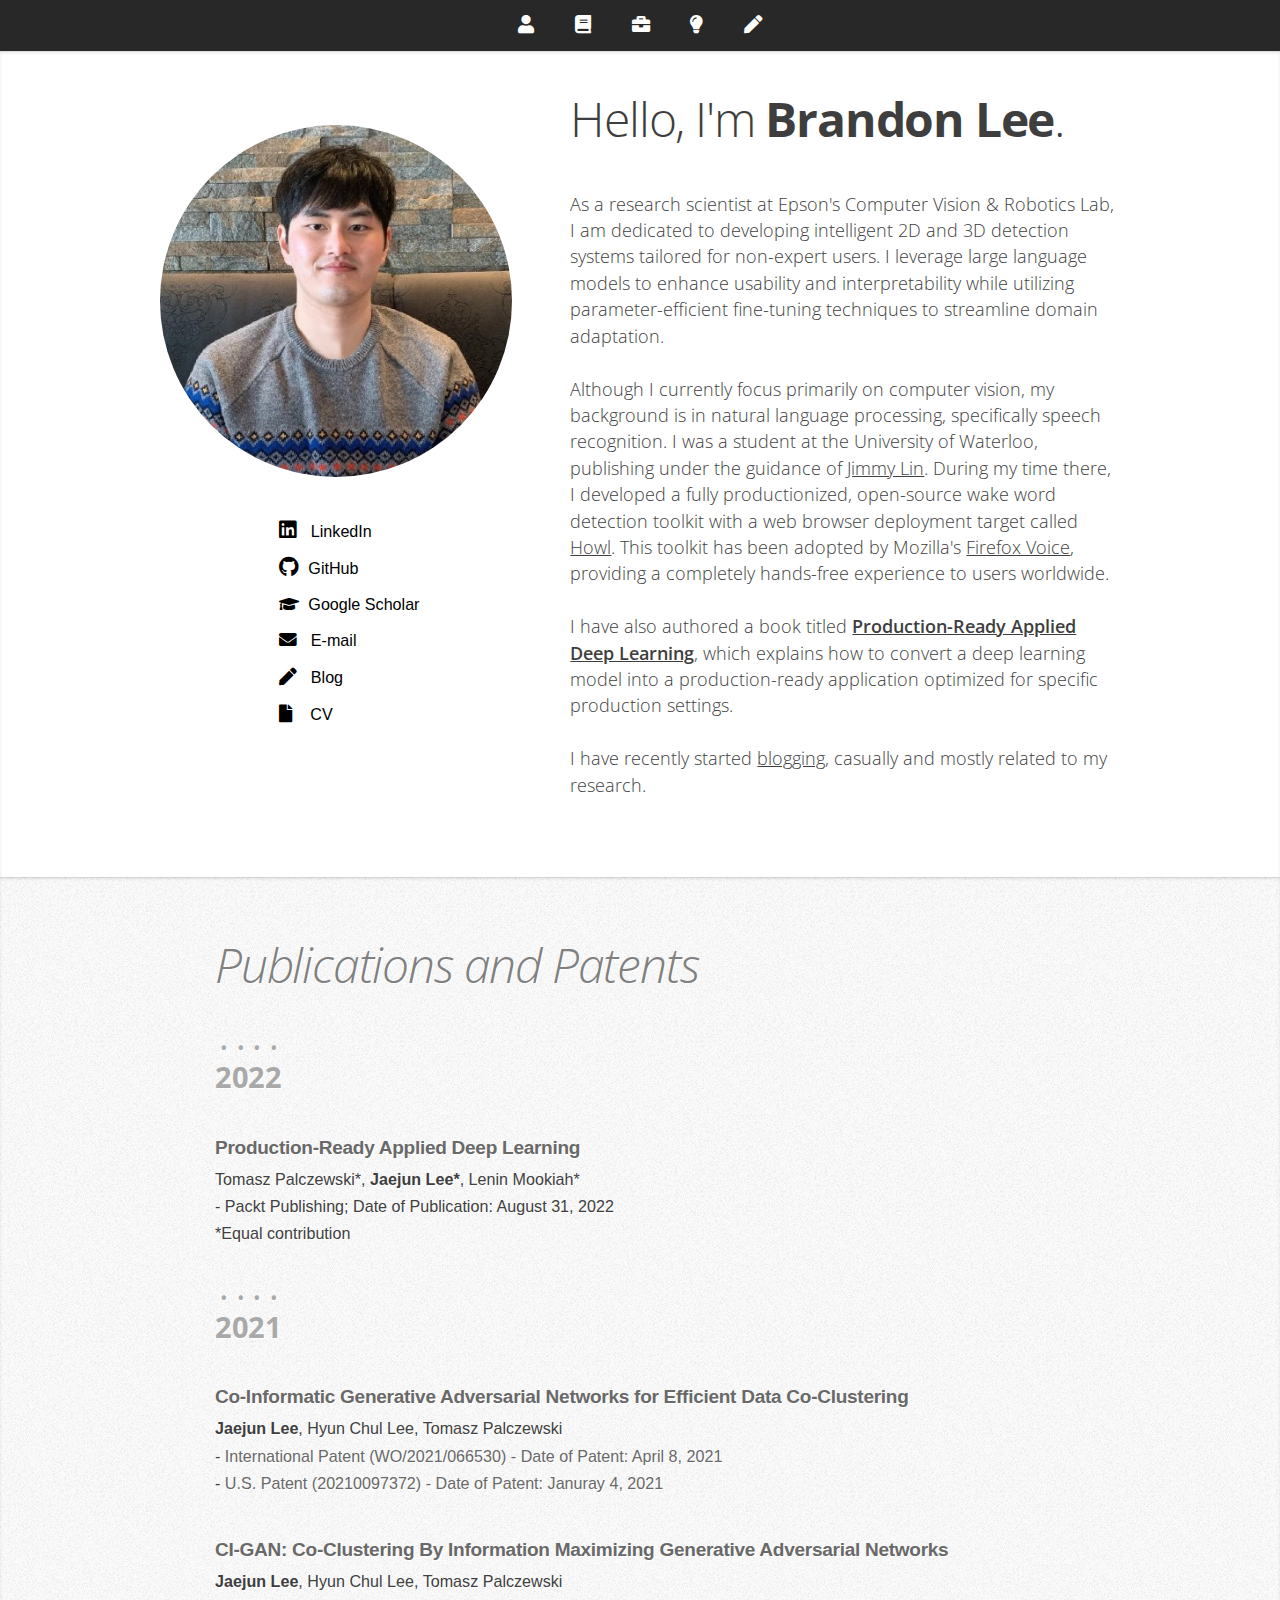
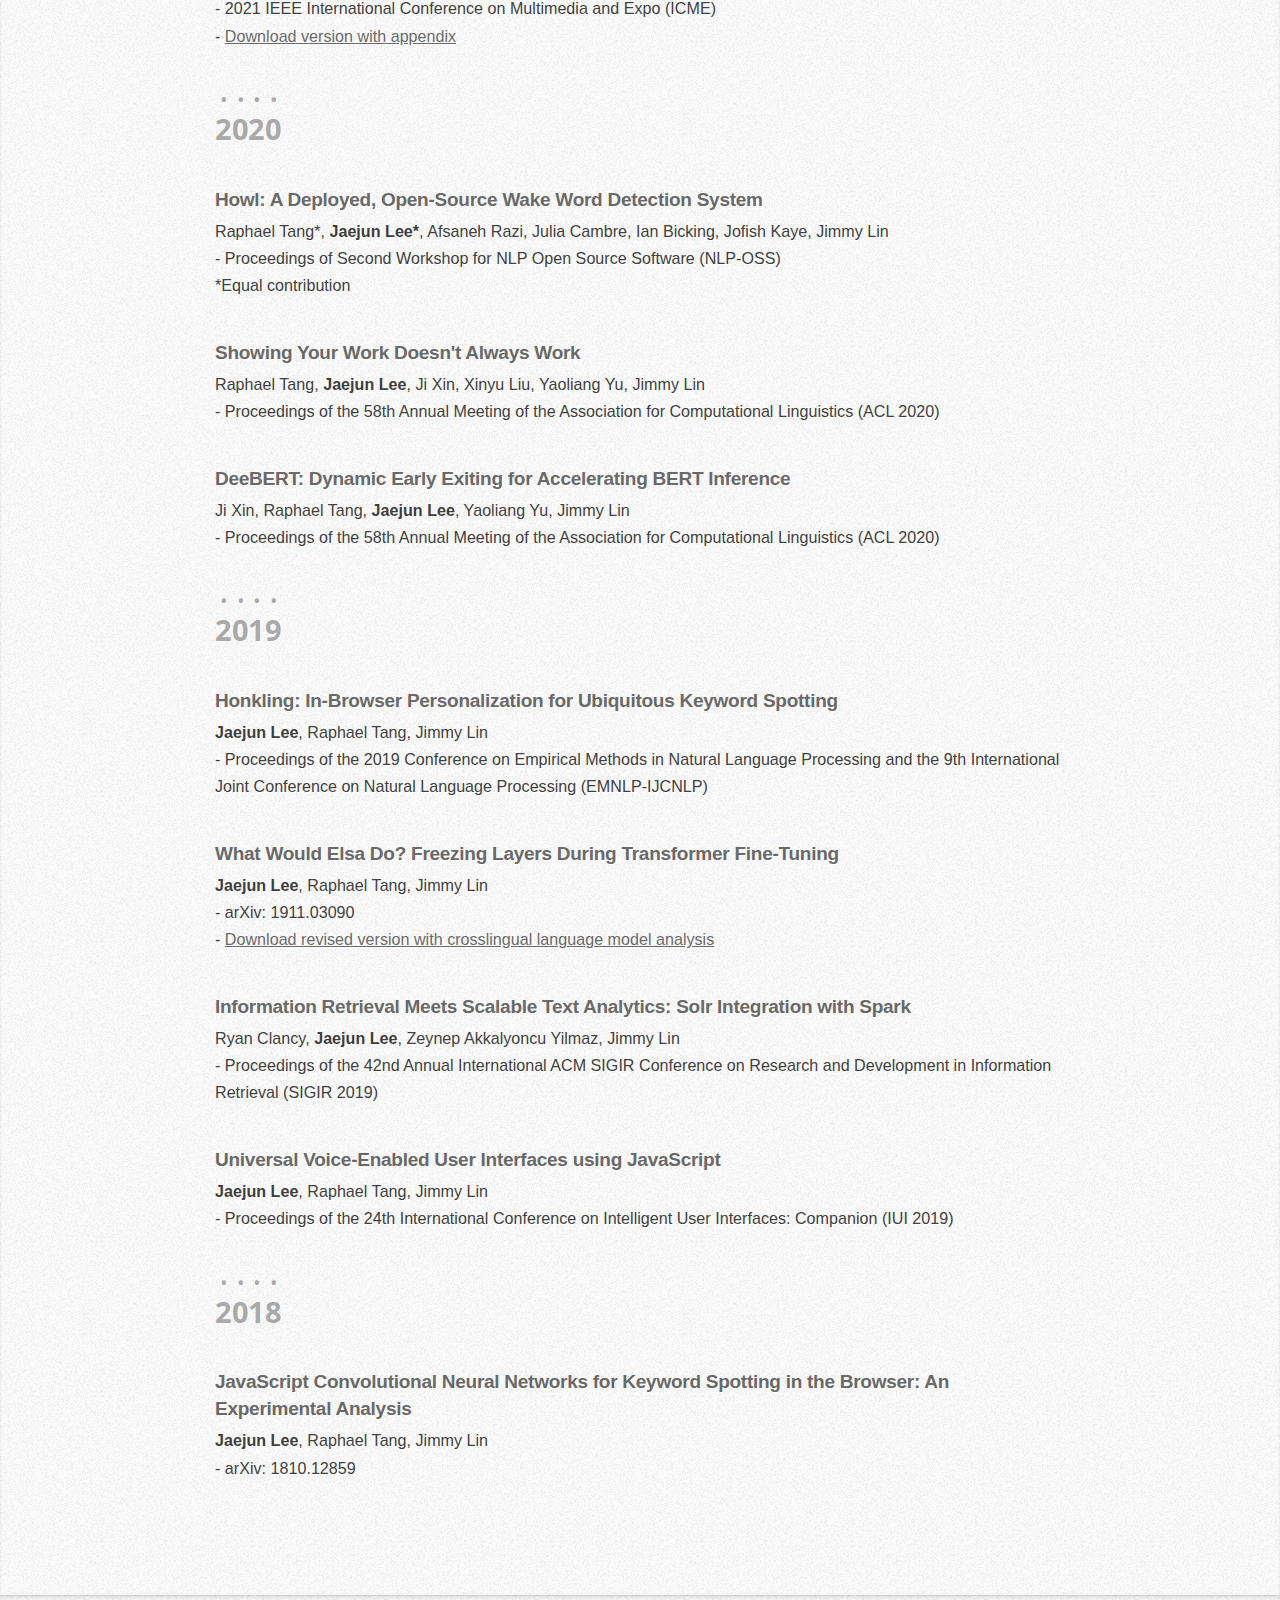
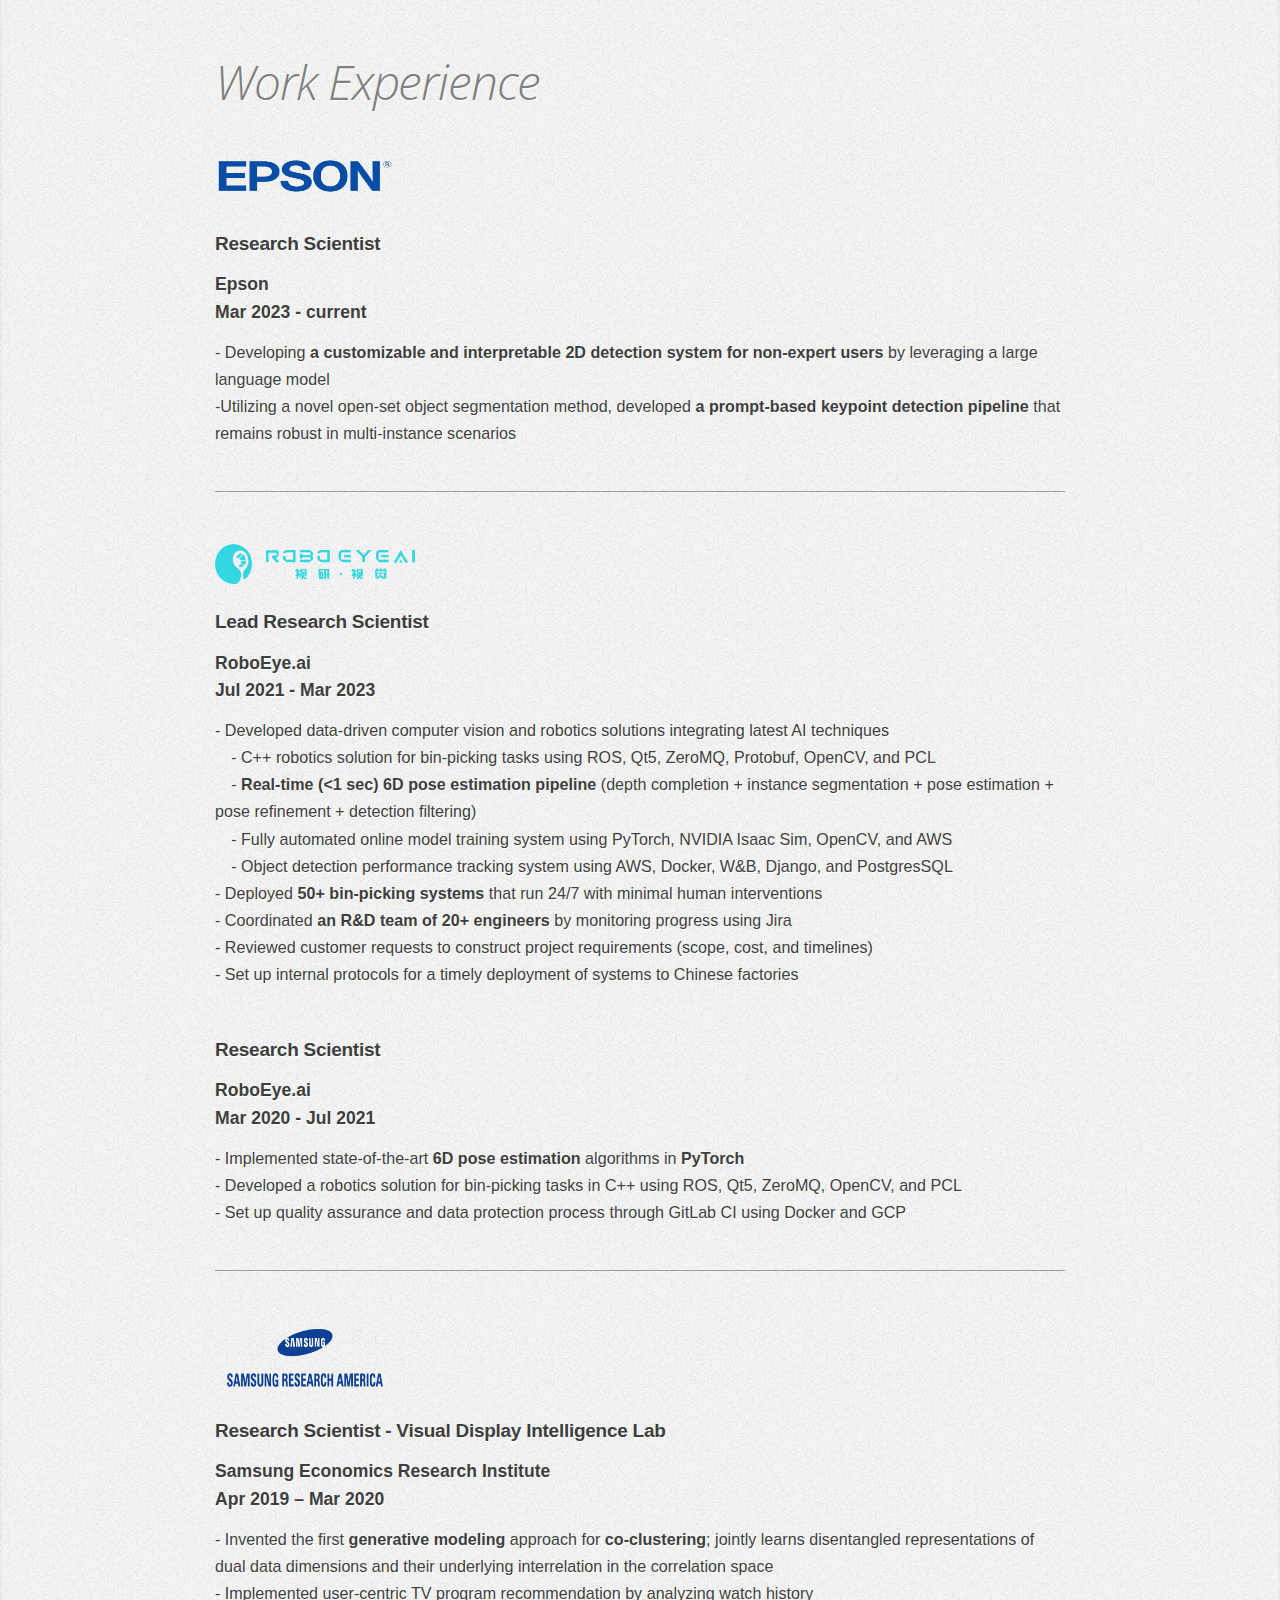
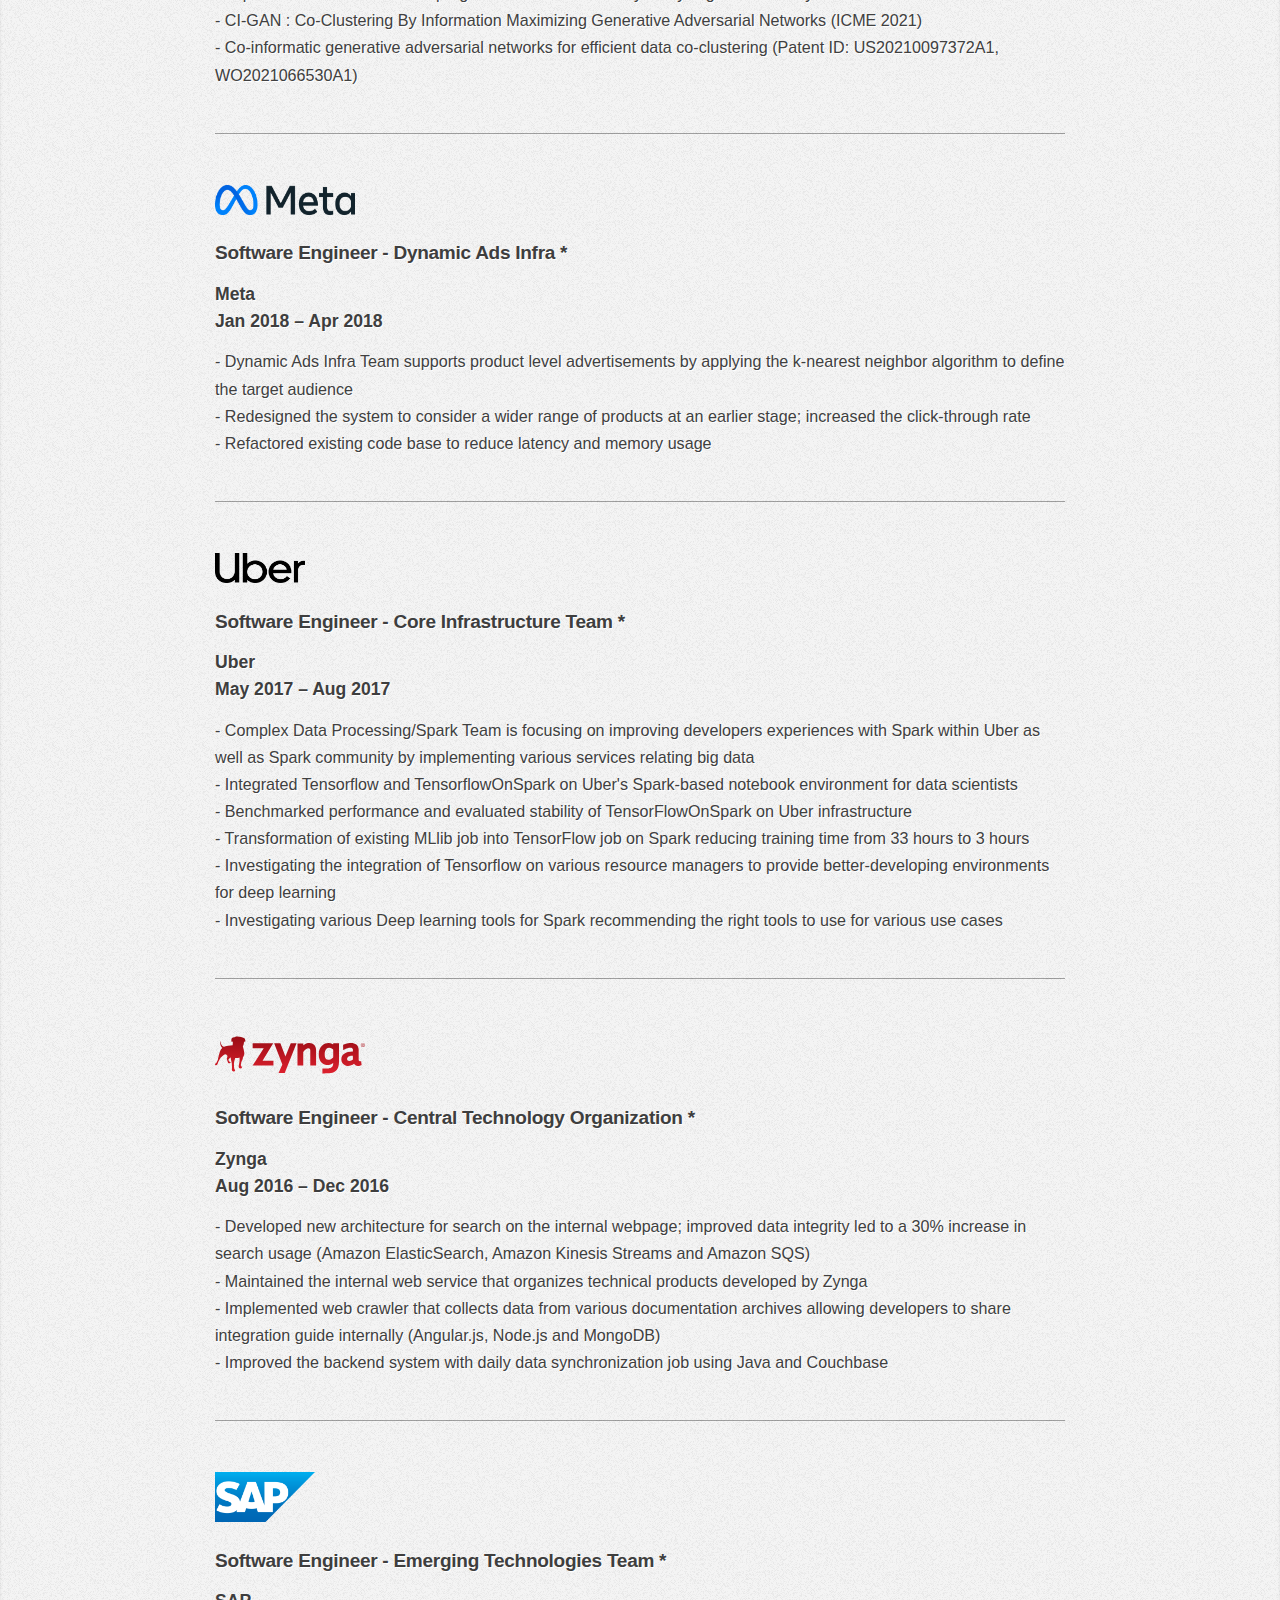
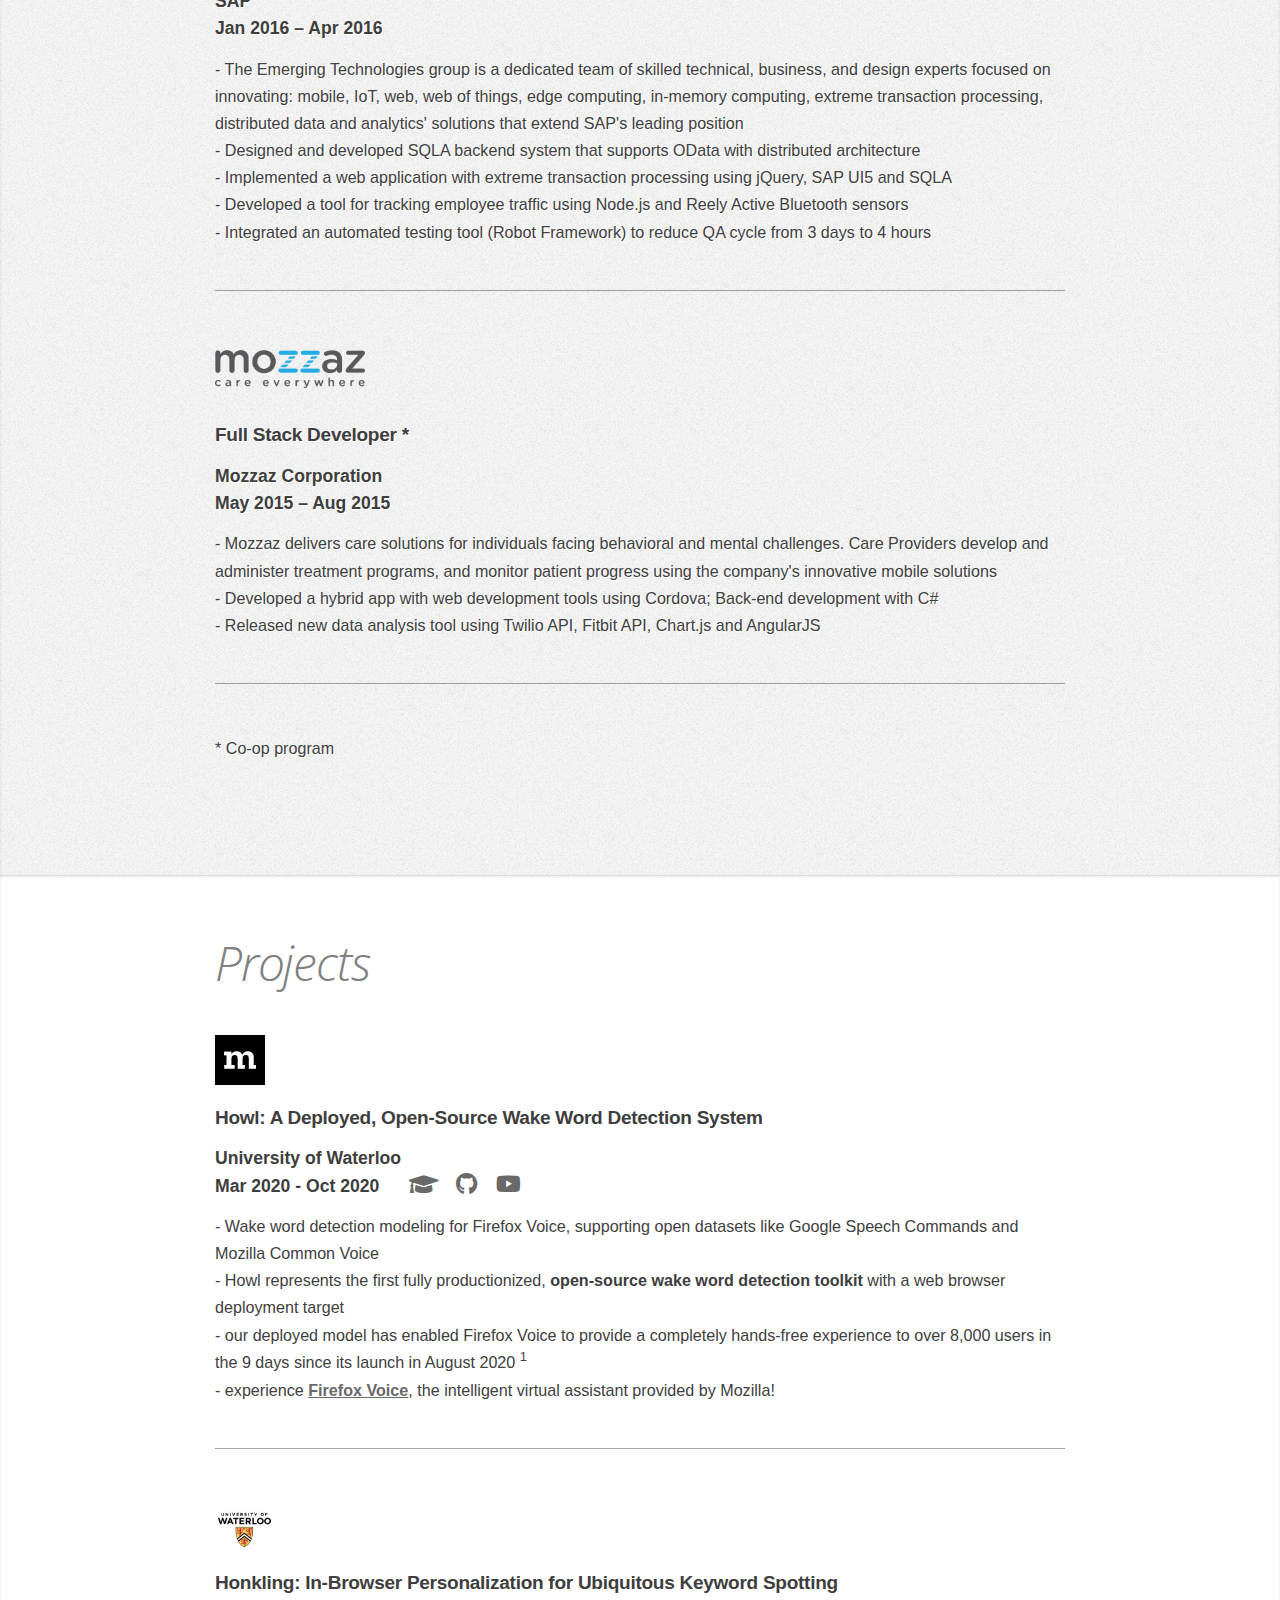
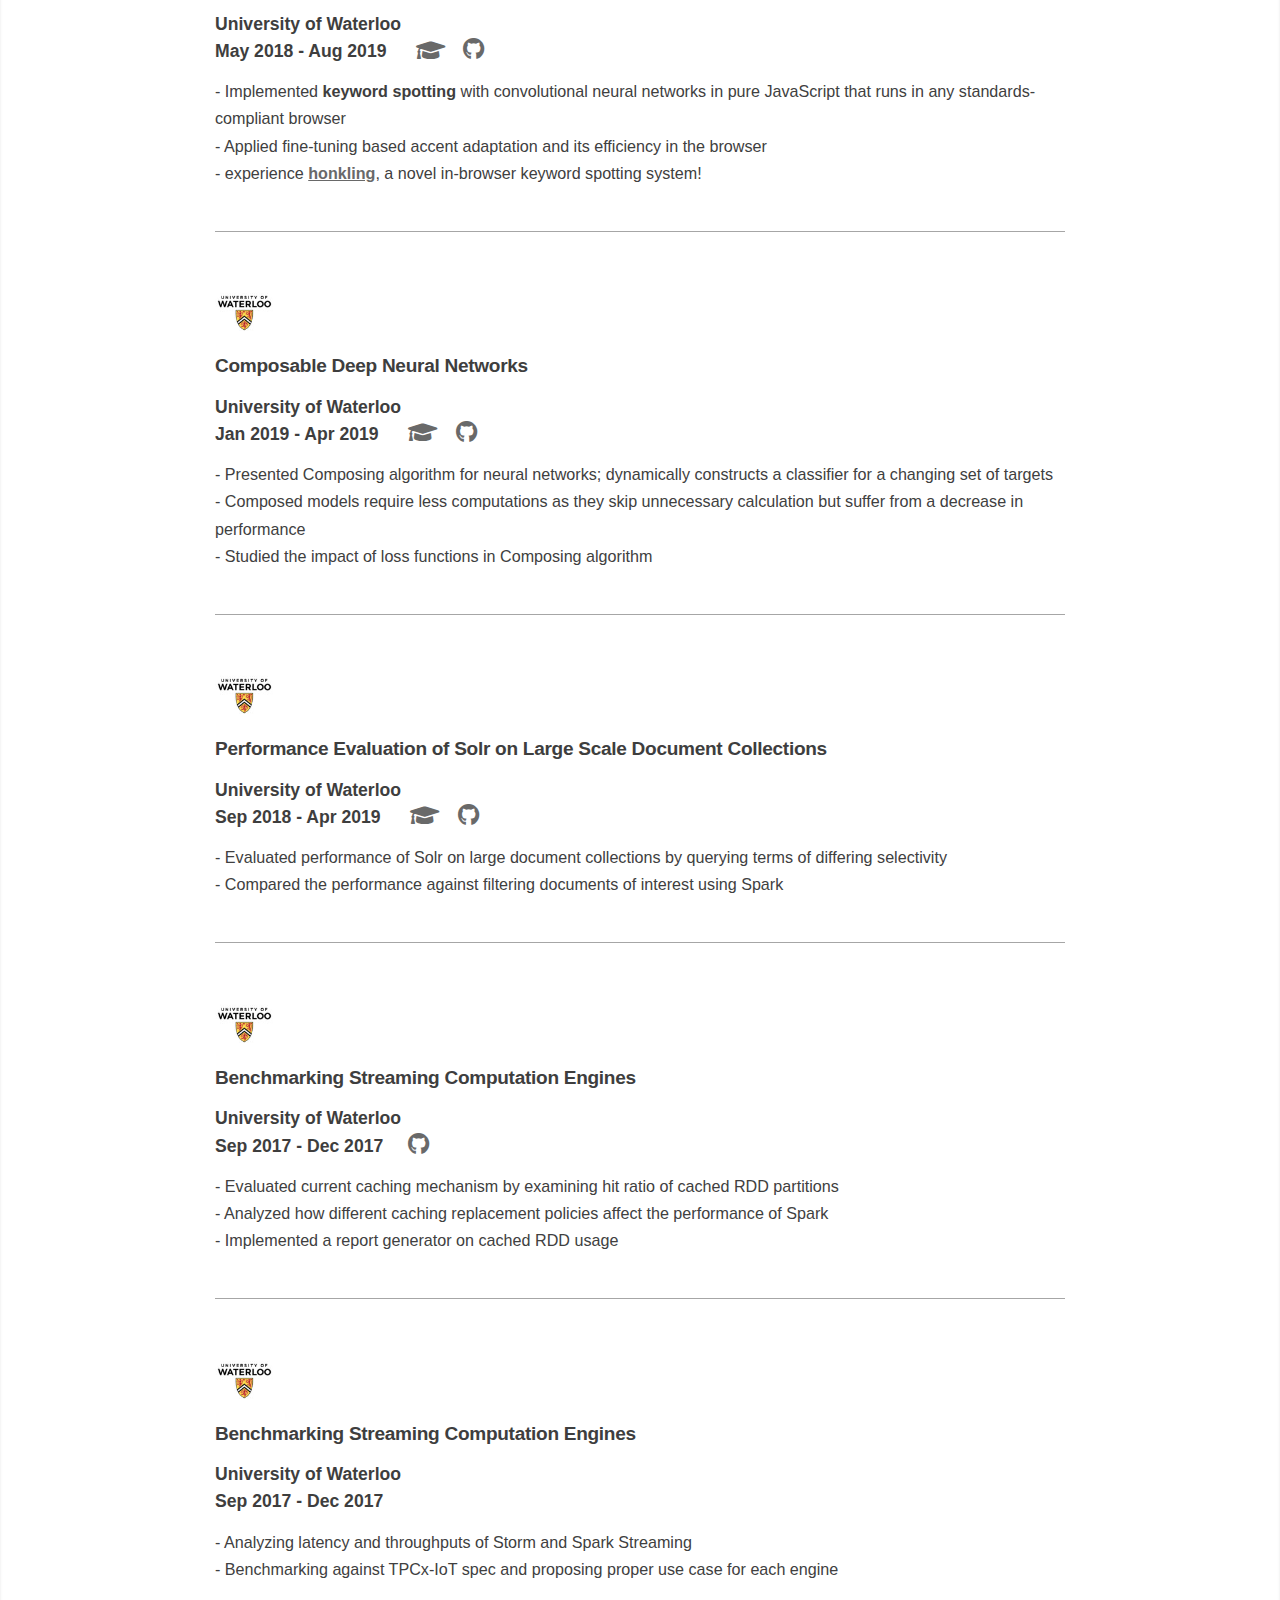
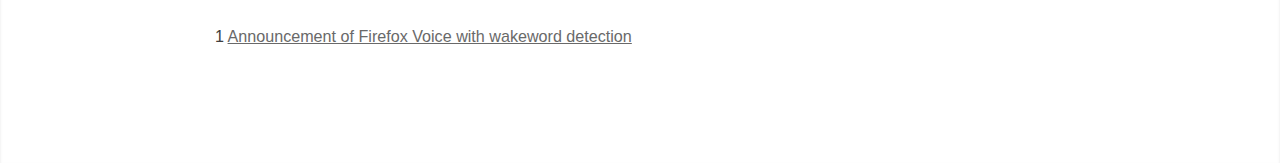
==== commit 7ce24bdf: "my tech journey 1" ====
--- a/index.html
+++ b/index.html
@@ -71,8 +71,7 @@
                 style="text-decoration: none"
                 href="https://github.com/ljj7975/ljj7975.github.io/tree/main/blog"
               >
-                <i class="icon solid fa-pen fa-sm"></i
-                >&nbsp;&nbsp;&nbsp;&nbsp;Blog</a
+                <i class="icon solid fa-pen fa-sm"></i>&nbsp;&nbsp;&nbsp;Blog</a
               >
               <br />
               <a style="text-decoration: none" href="CV/resume_cv.pdf">
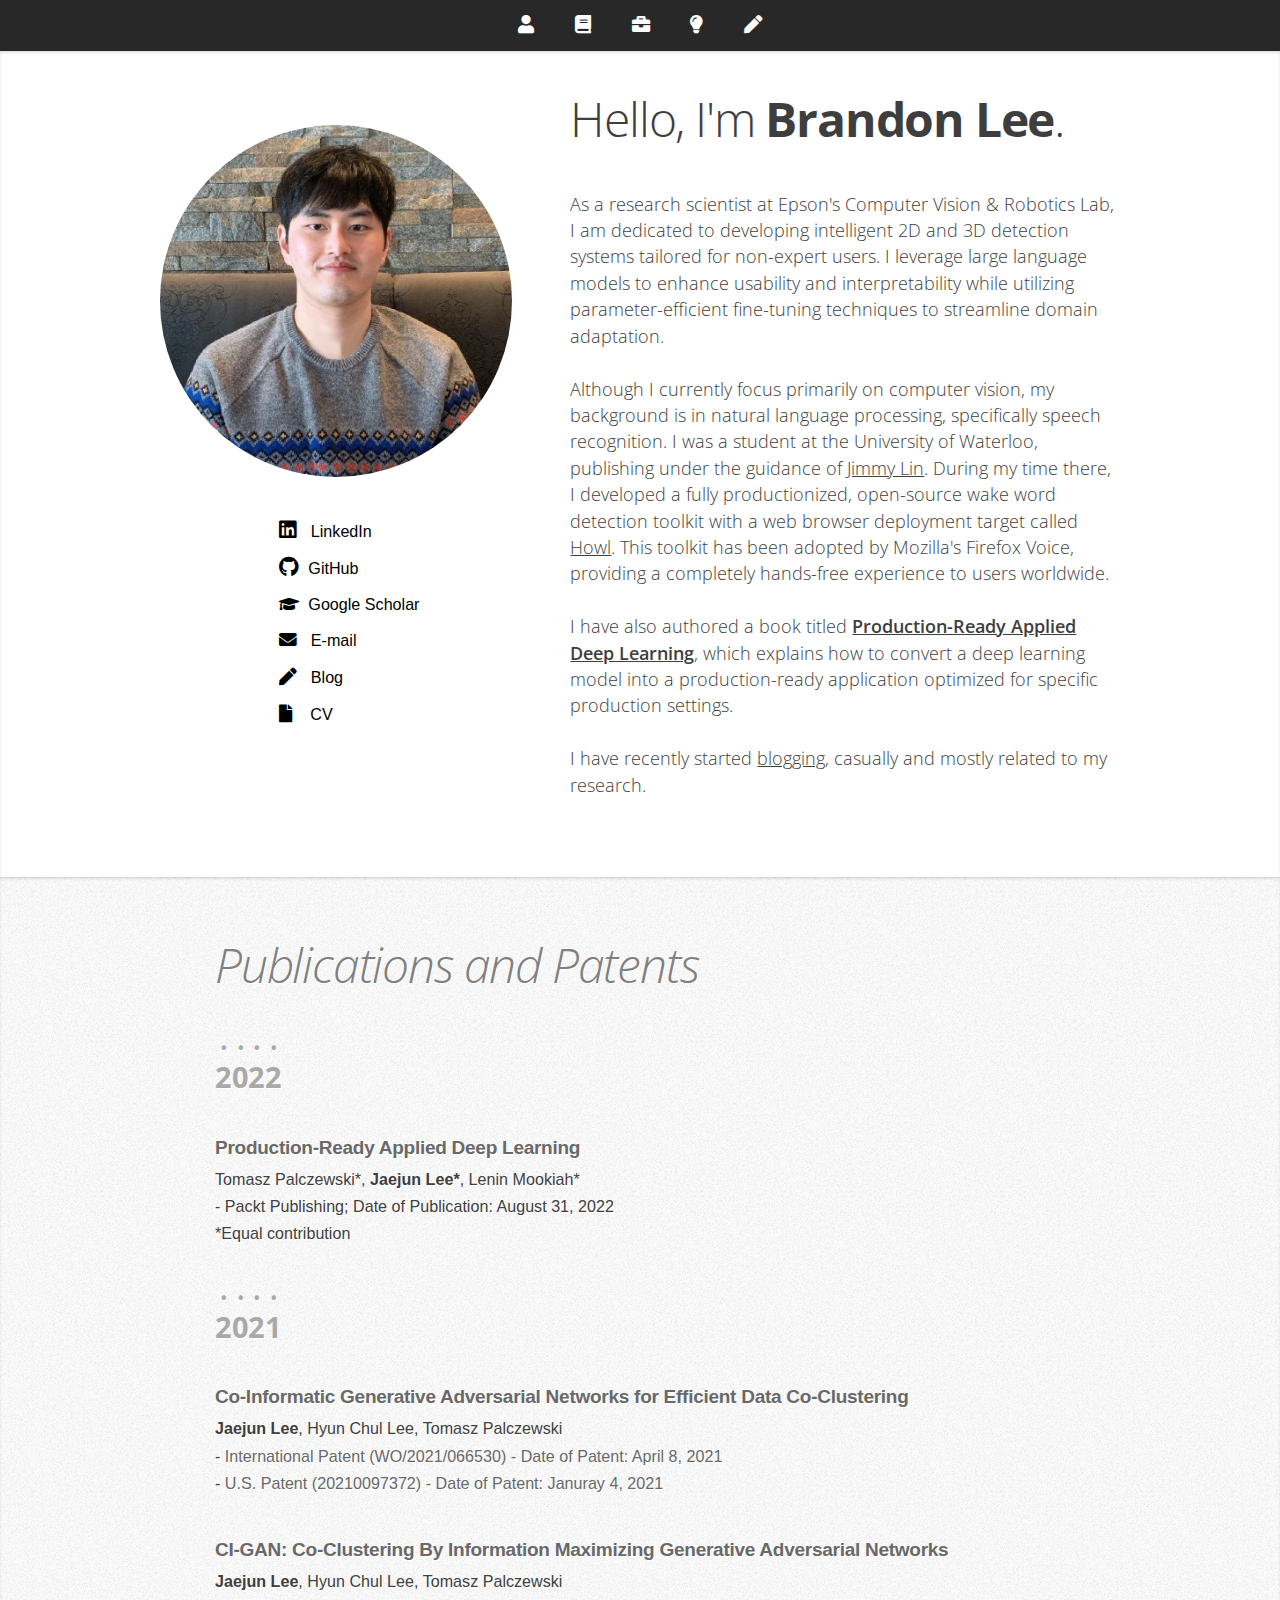
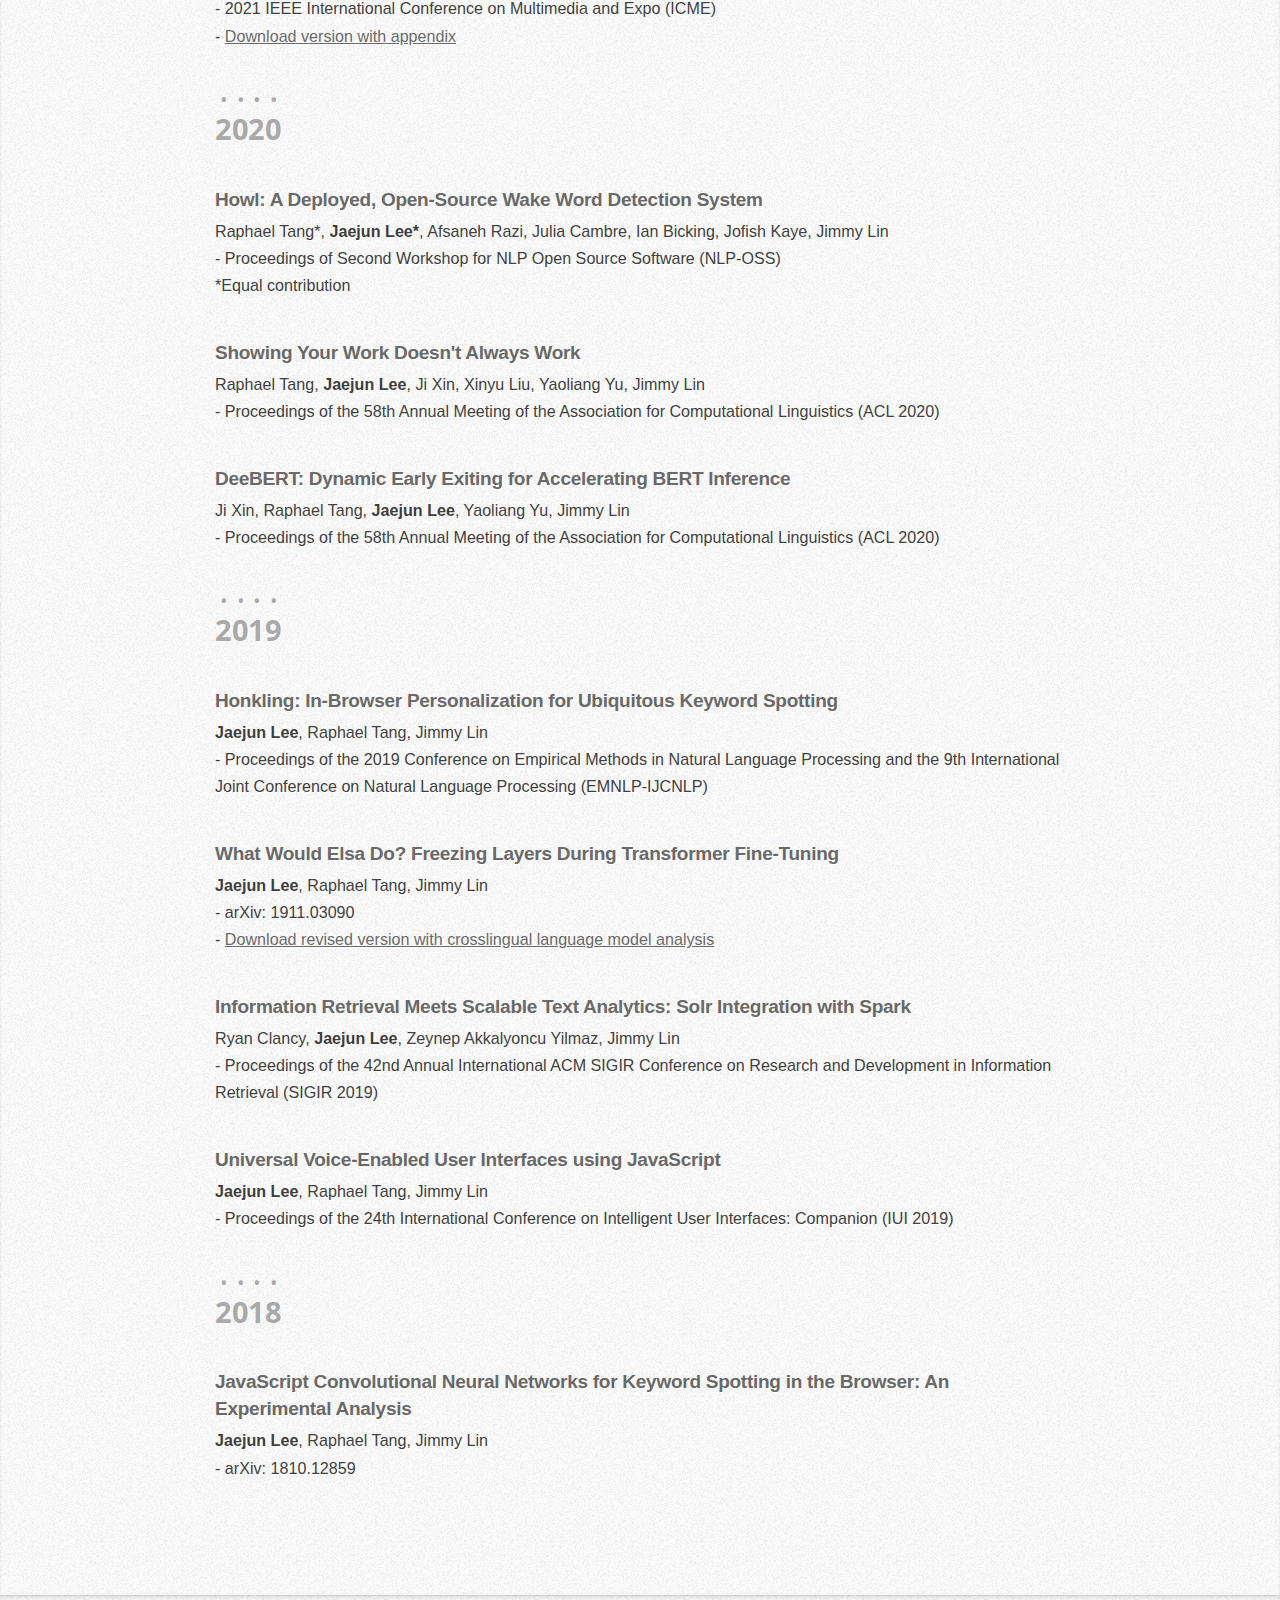
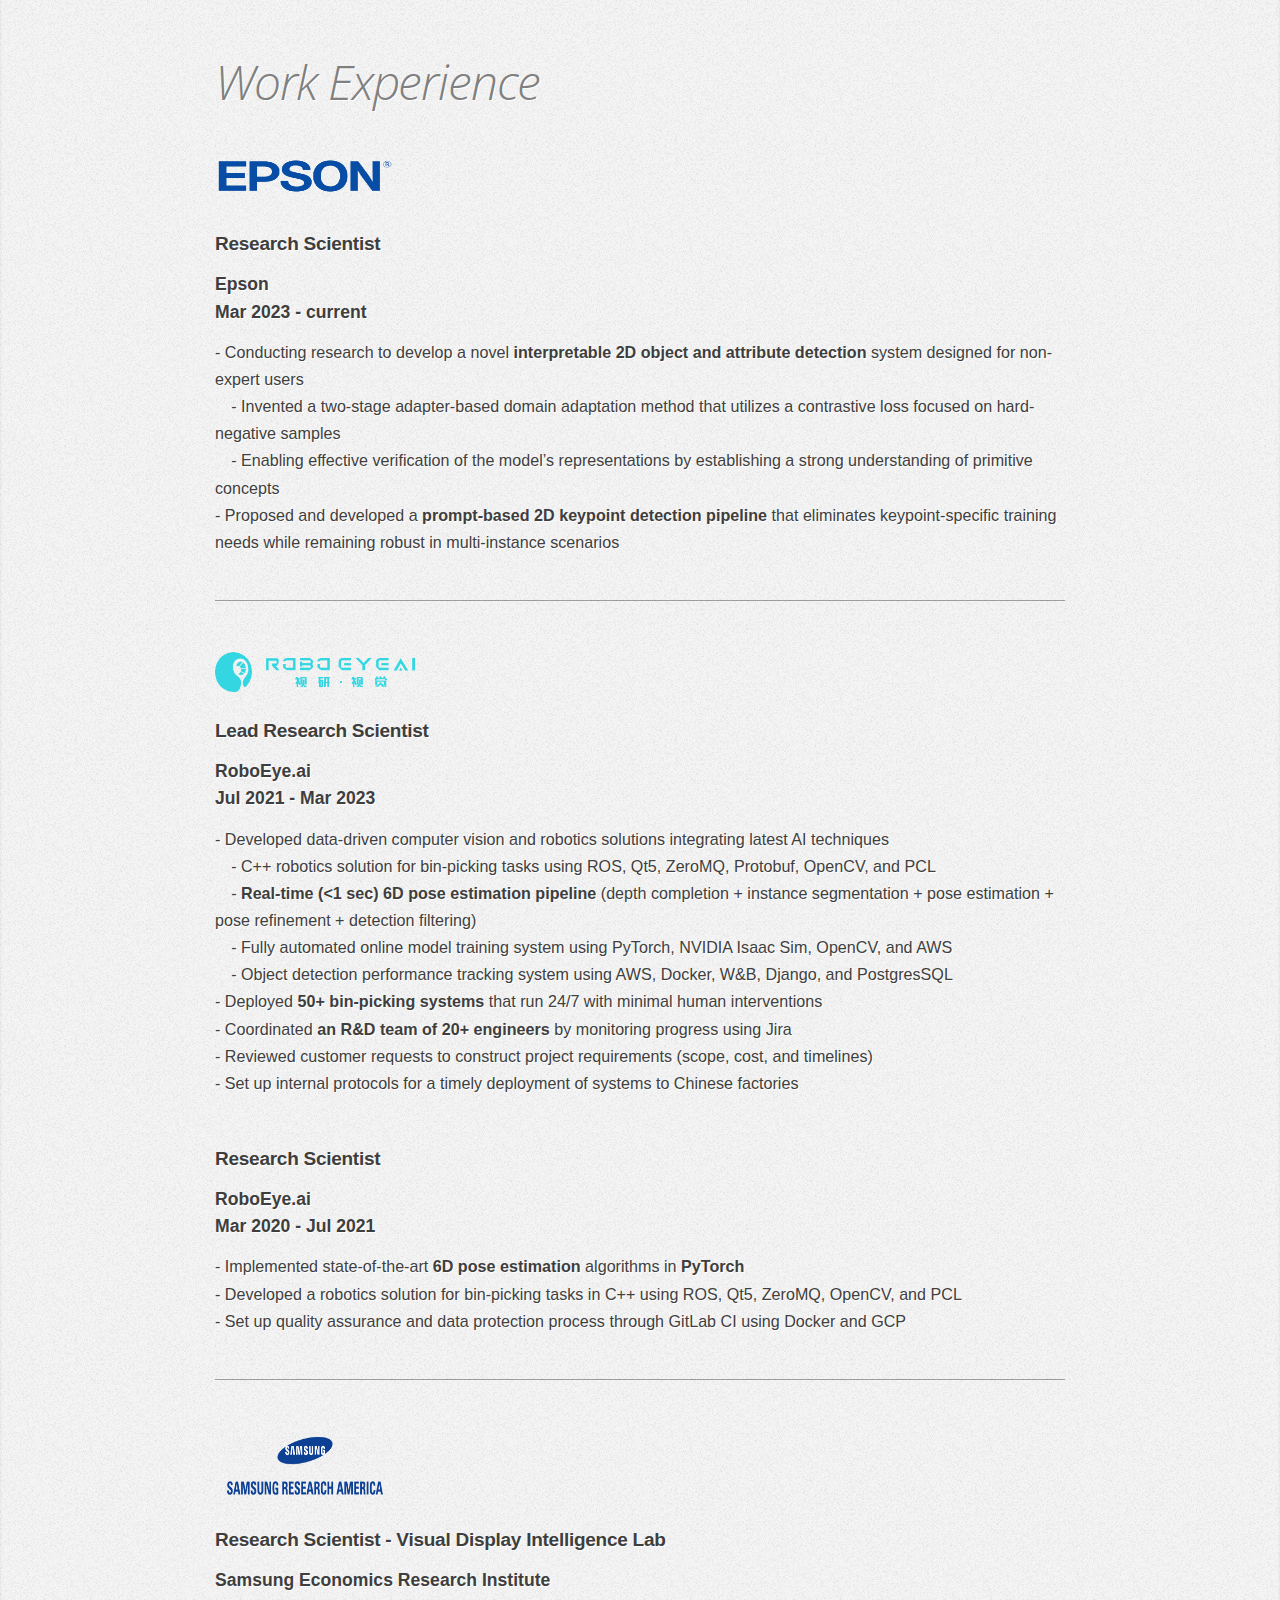
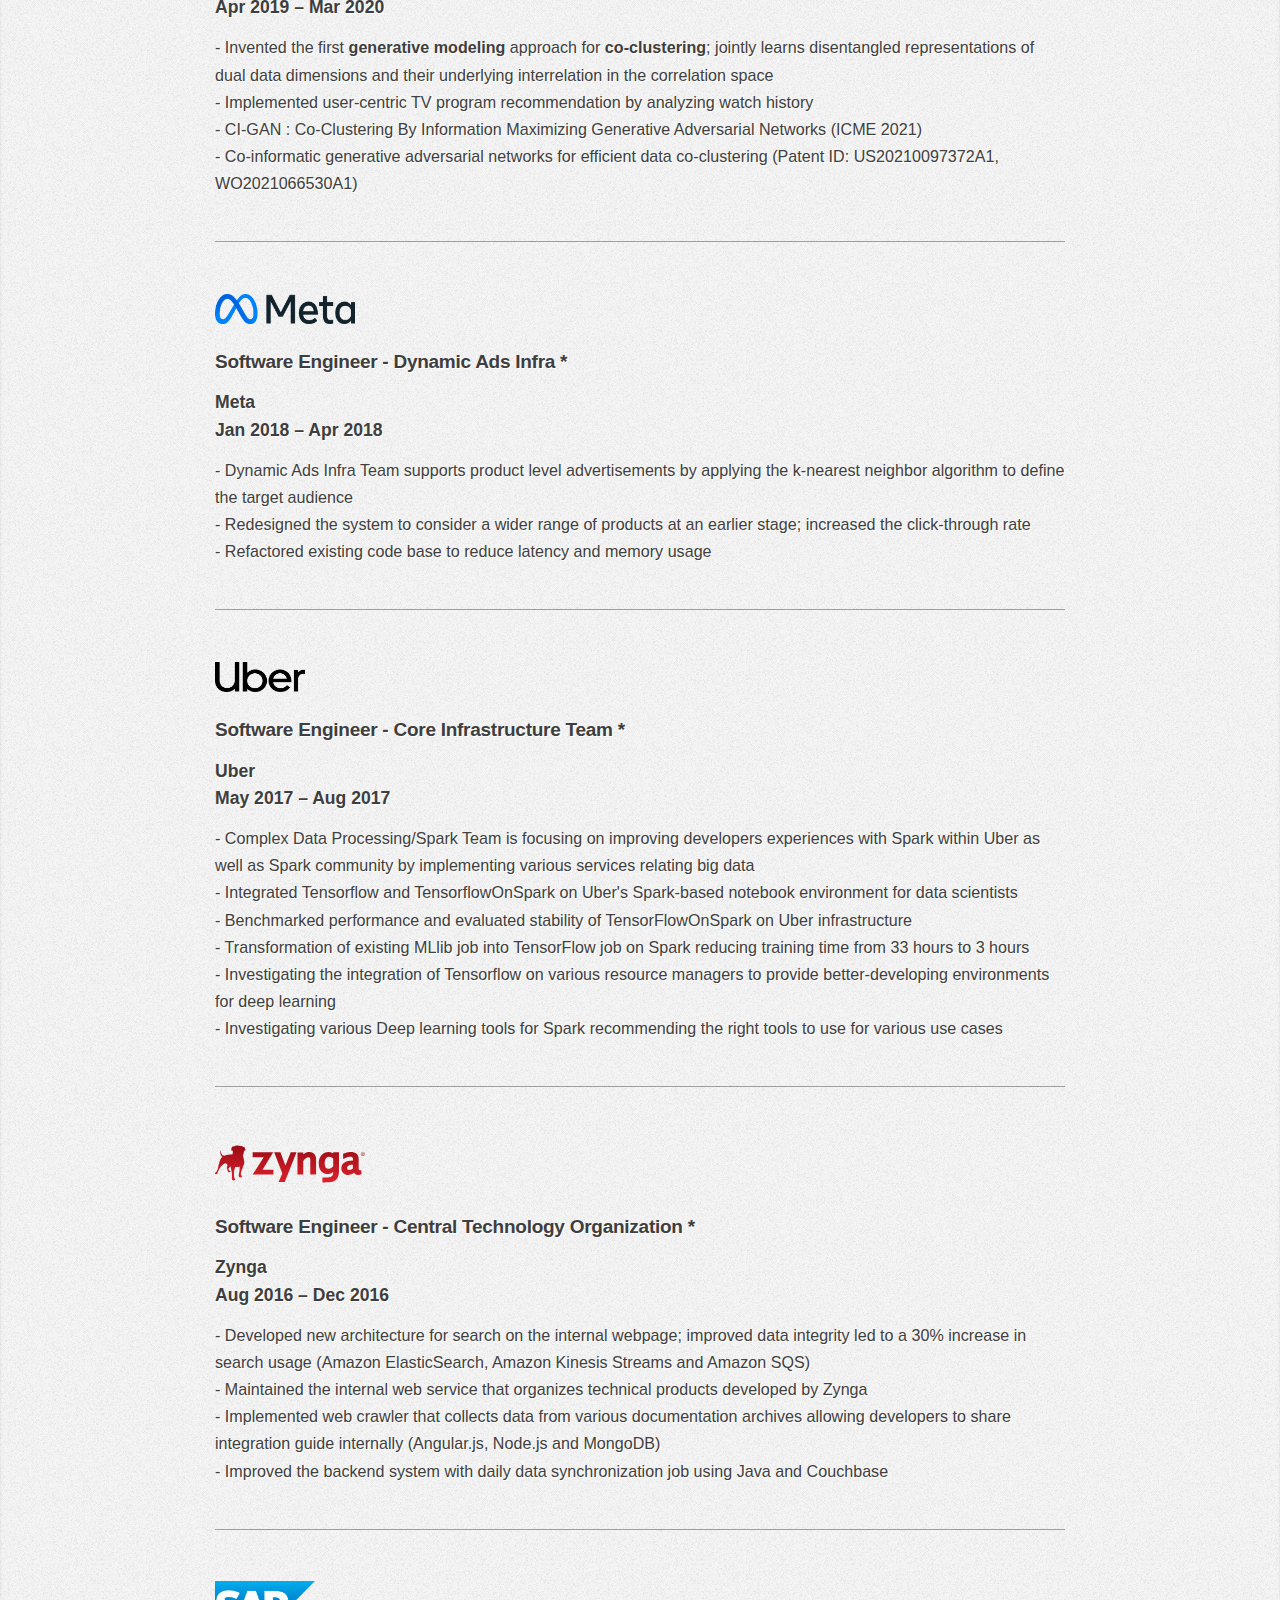
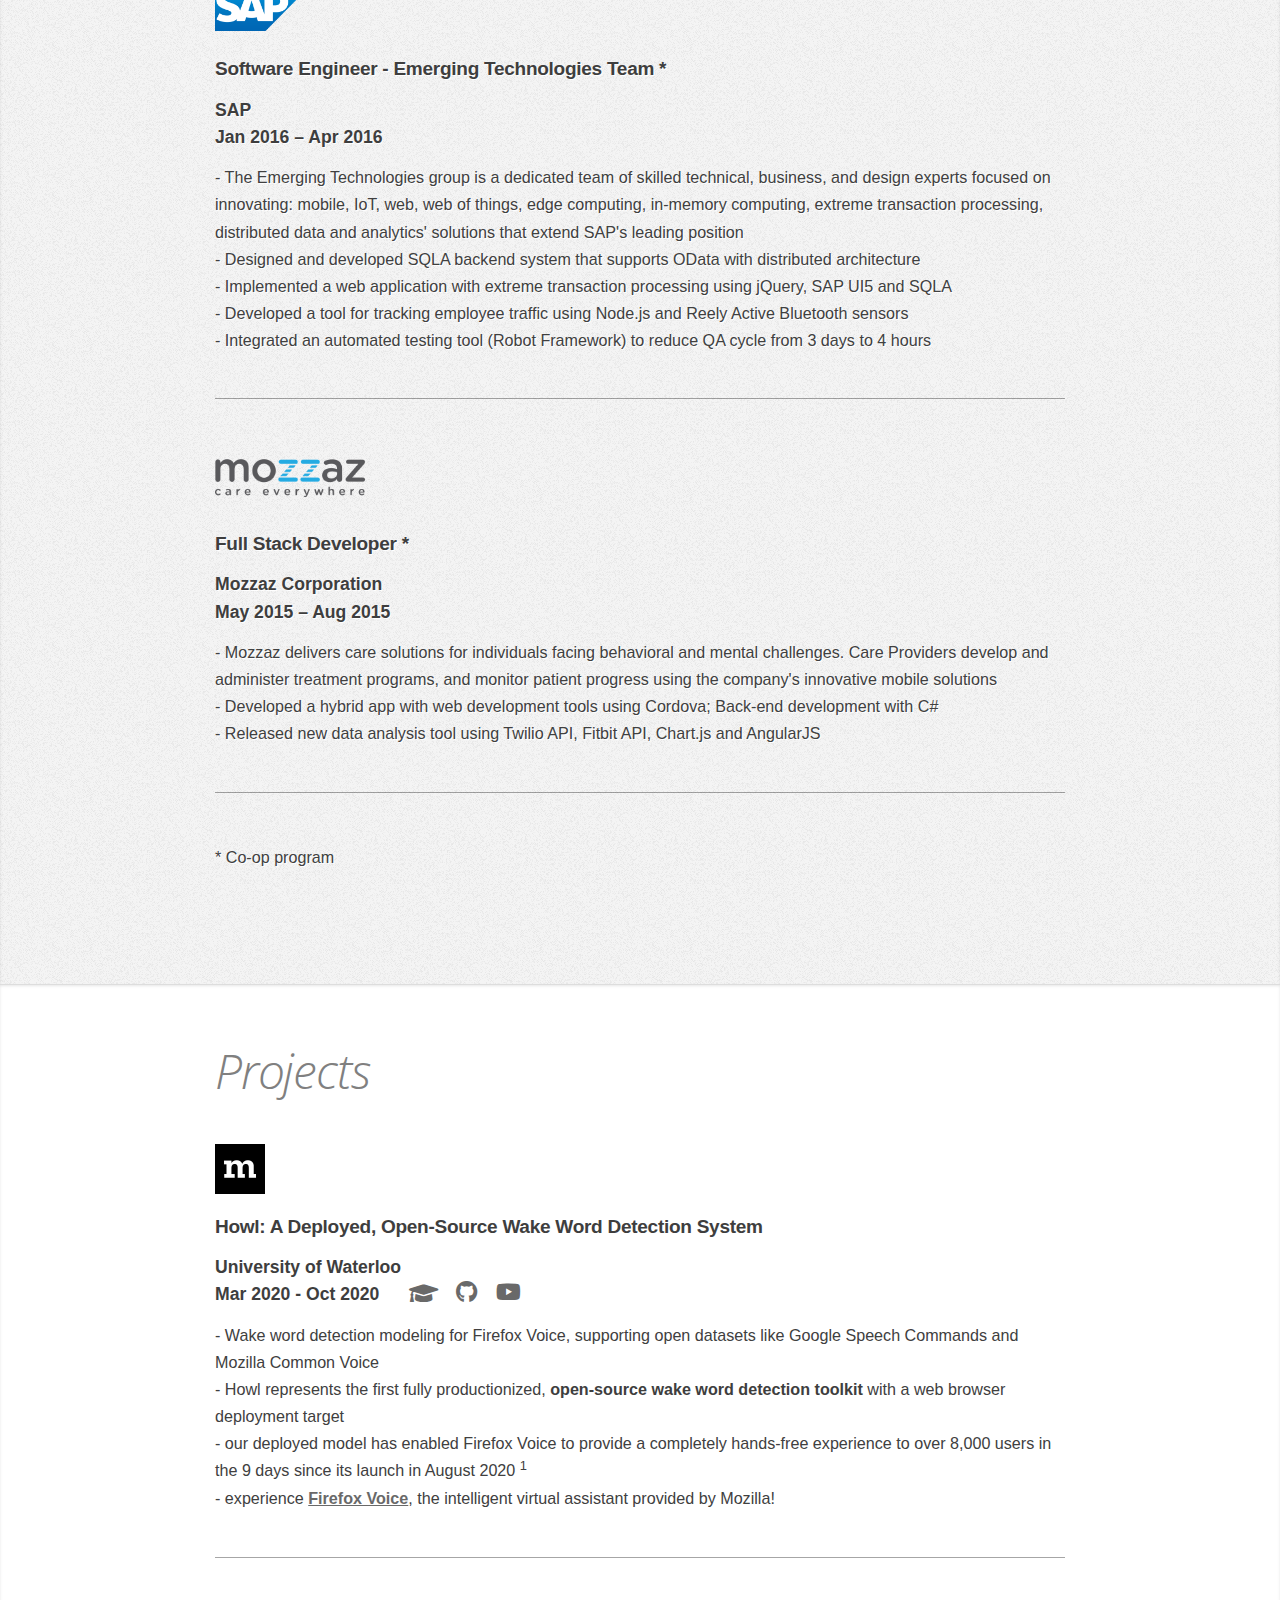
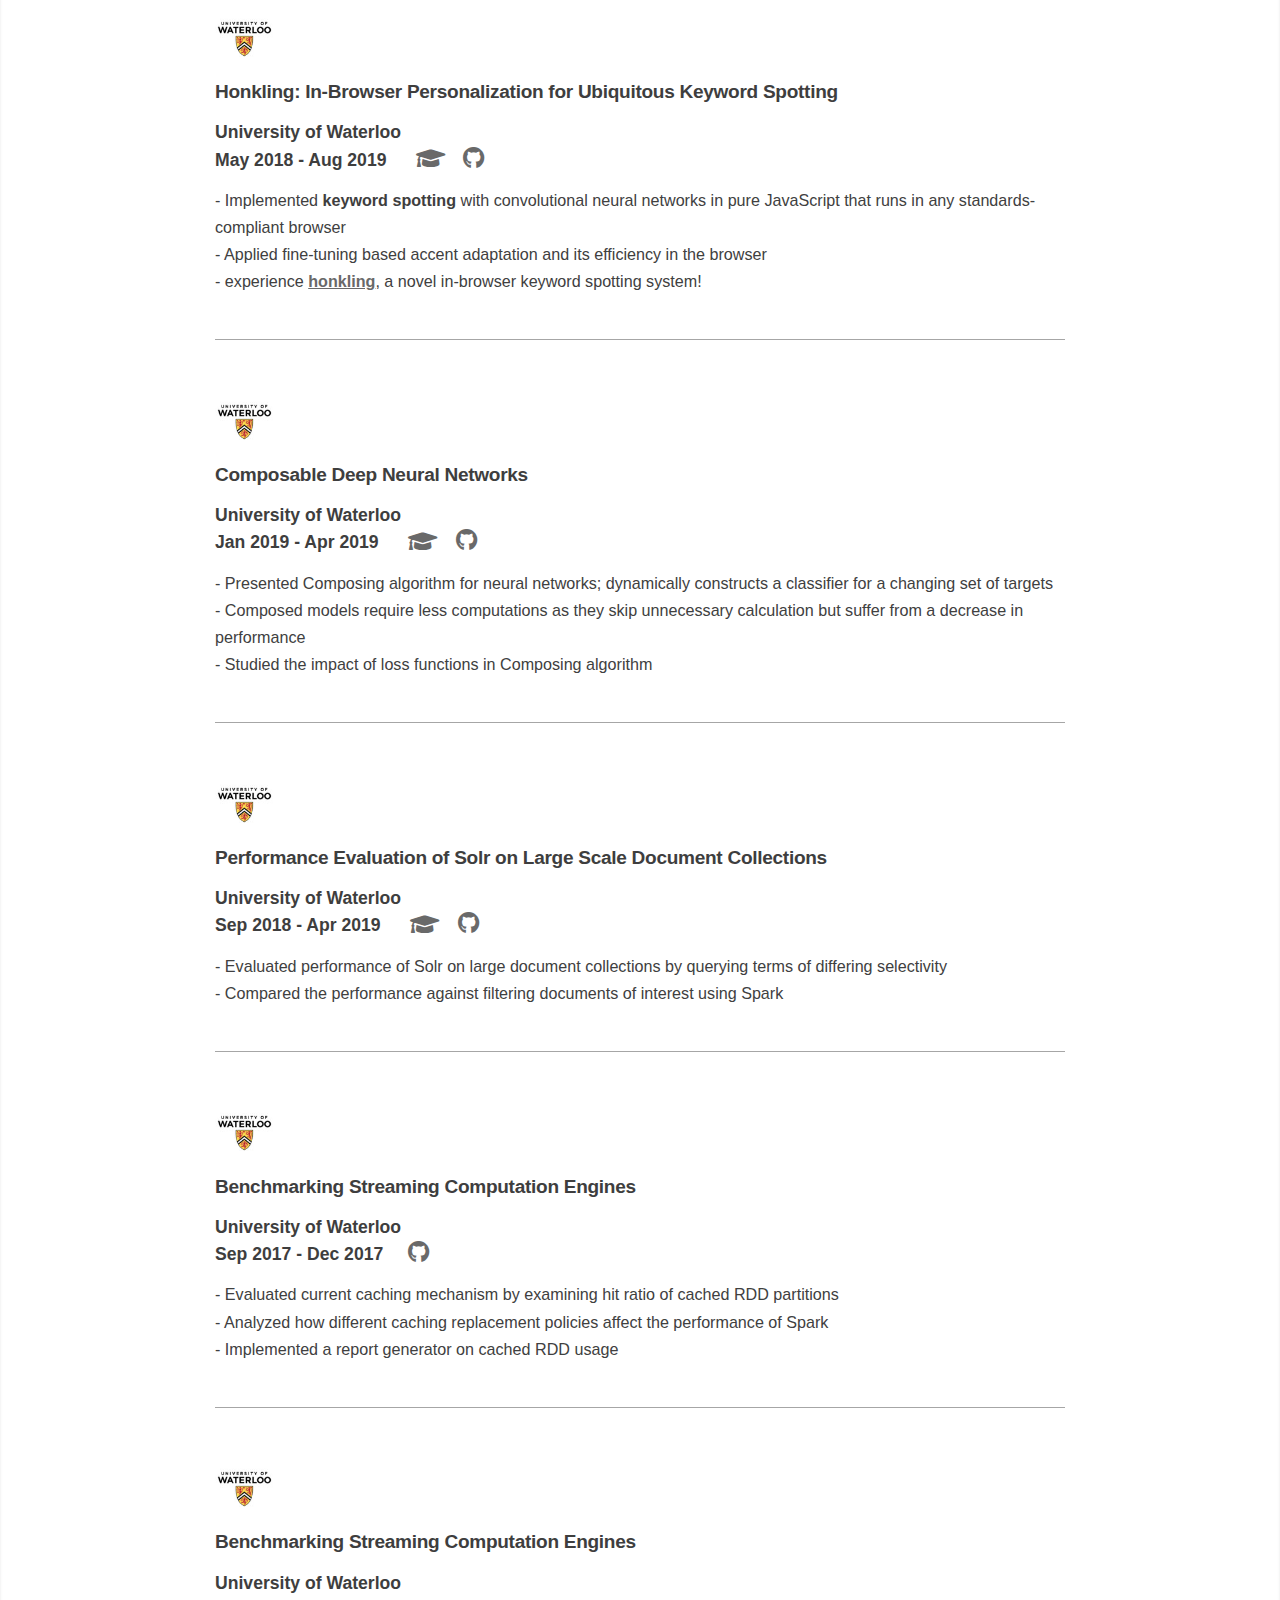
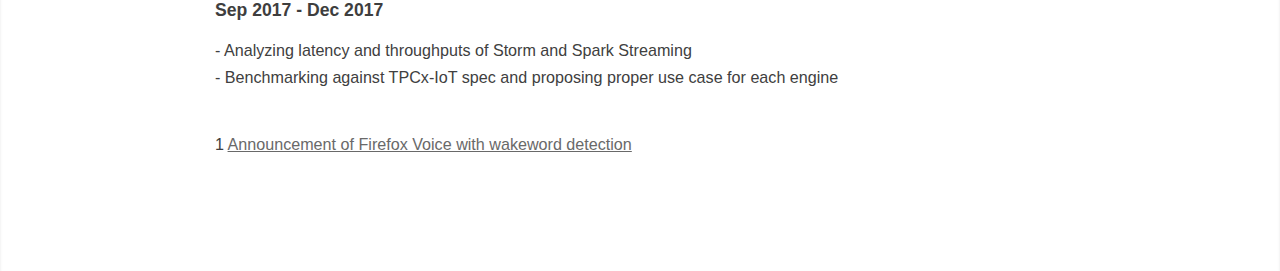
==== commit 6c8463bb: "CV upates" ====
--- a/index.html
+++ b/index.html
@@ -102,11 +102,8 @@
               open-source wake word detection toolkit with a web browser
               deployment target called
               <a href="https://github.com/castorini/howl">Howl</a>. This toolkit
-              has been adopted by Mozilla's
-              <a href="https://github.com/mozilla-extensions/firefox-voice"
-                >Firefox Voice</a
-              >, providing a completely hands-free experience to users
-              worldwide. <br /><br />
+              has been adopted by Mozilla's Firefox Voice, providing a
+              completely hands-free experience to users worldwide. <br /><br />
               I have also authored a book titled
               <b
                 ><a href="https://a.co/6itHST9"
@@ -130,6 +127,7 @@
     <article id="Publication" class="wrapper style2">
       <div class="container medium">
         <h1><i>Publications and Patents</i></h1>
+
         <h2>2022</h2>
         <div id="dev">
           <h3>
@@ -331,15 +329,18 @@
           <h3 style="padding-top: 0px">Research Scientist</h3>
           <h4>Epson <br />Mar 2023 - current</h4>
           <p>
-            - Developing
-            <b
-              >a customizable and interpretable 2D detection system for
-              non-expert users</b
-            >
-            by leveraging a large language model<br />
-            -Utilizing a novel open-set object segmentation method, developed
-            <b>a prompt-based keypoint detection pipeline</b> that remains
-            robust in multi-instance scenarios
+            - Conducting research to develop a novel
+            <b>interpretable 2D object and attribute detection</b> system
+            designed for non-expert users<br />
+            &emsp;- Invented a two-stage adapter-based domain adaptation method
+            that utilizes a contrastive loss focused on hard-negative samples<br />
+            &emsp;- Enabling effective verification of the model’s
+            representations by establishing a strong understanding of primitive
+            concepts<br />
+            - Proposed and developed a
+            <b>prompt-based 2D keypoint detection pipeline</b> that eliminates
+            keypoint-specific training needs while remaining robust in
+            multi-instance scenarios<br />
           </p>
           <hr />
         </div>
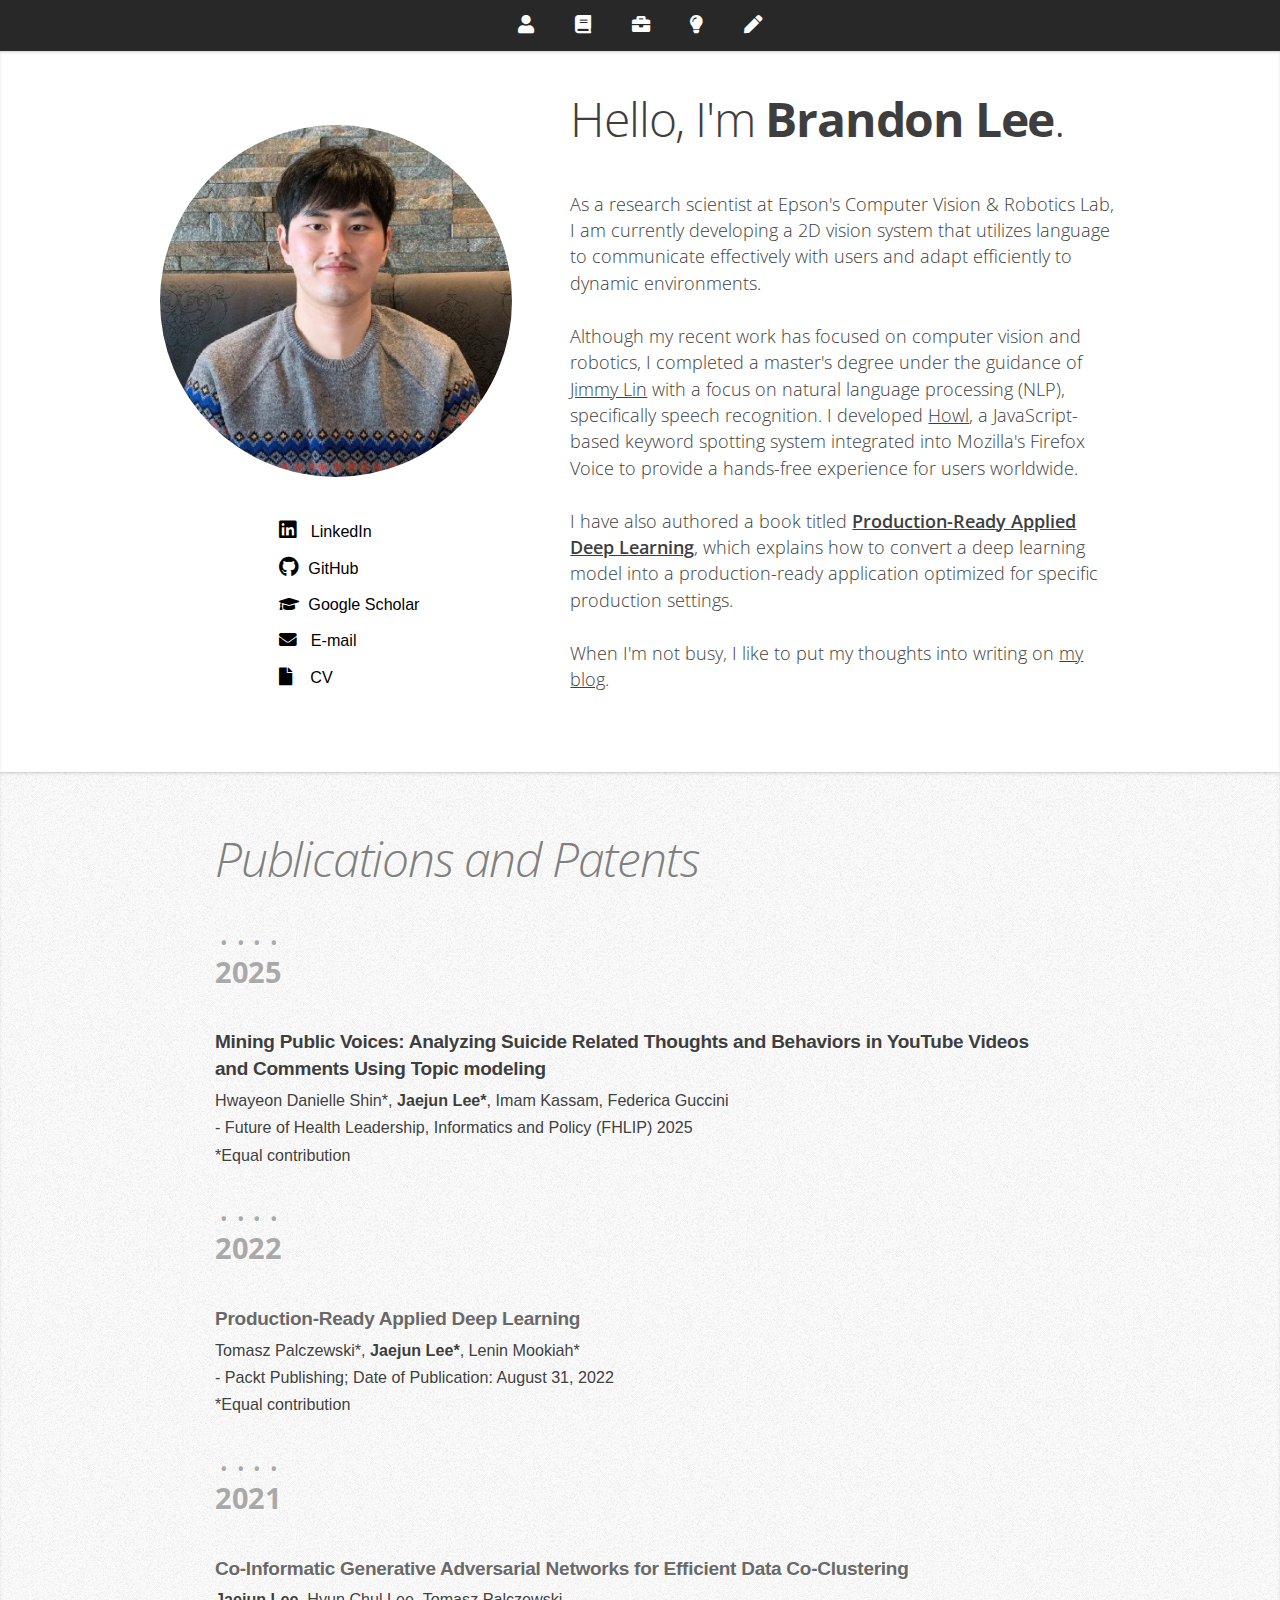
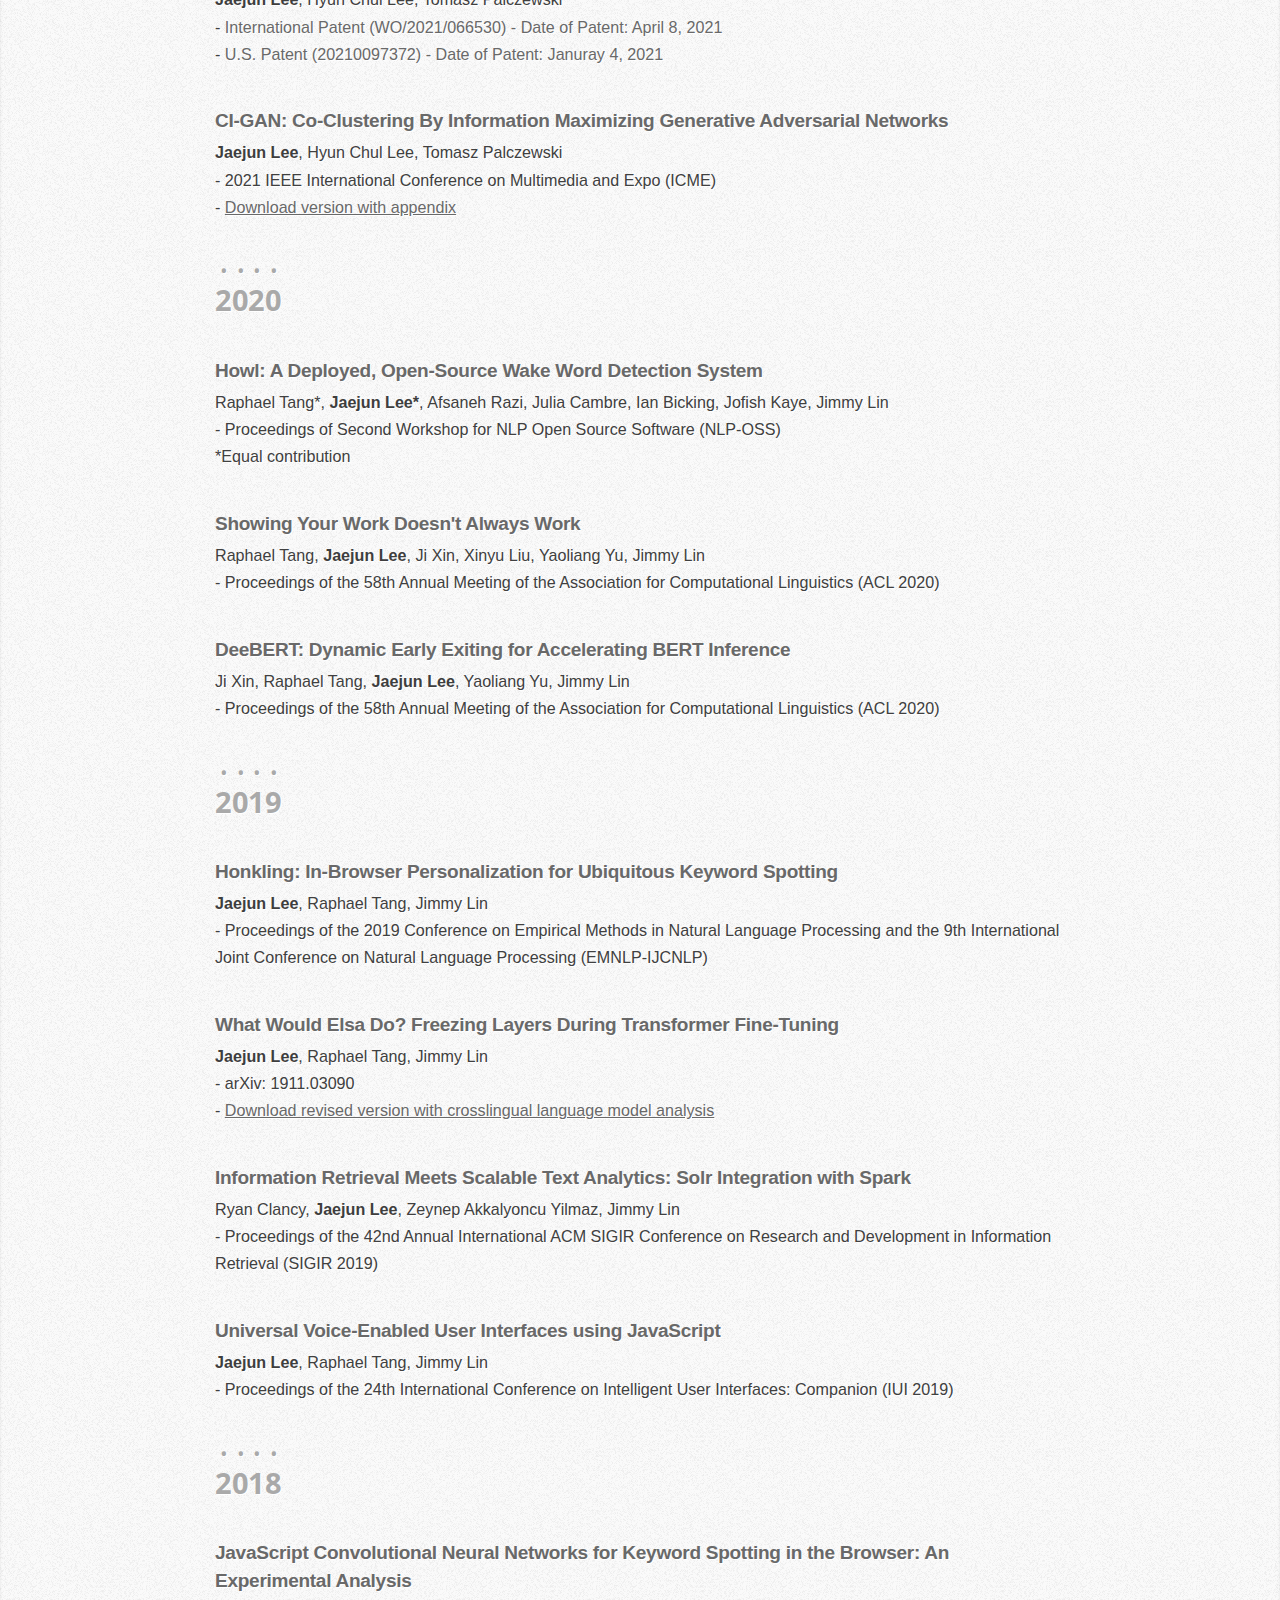
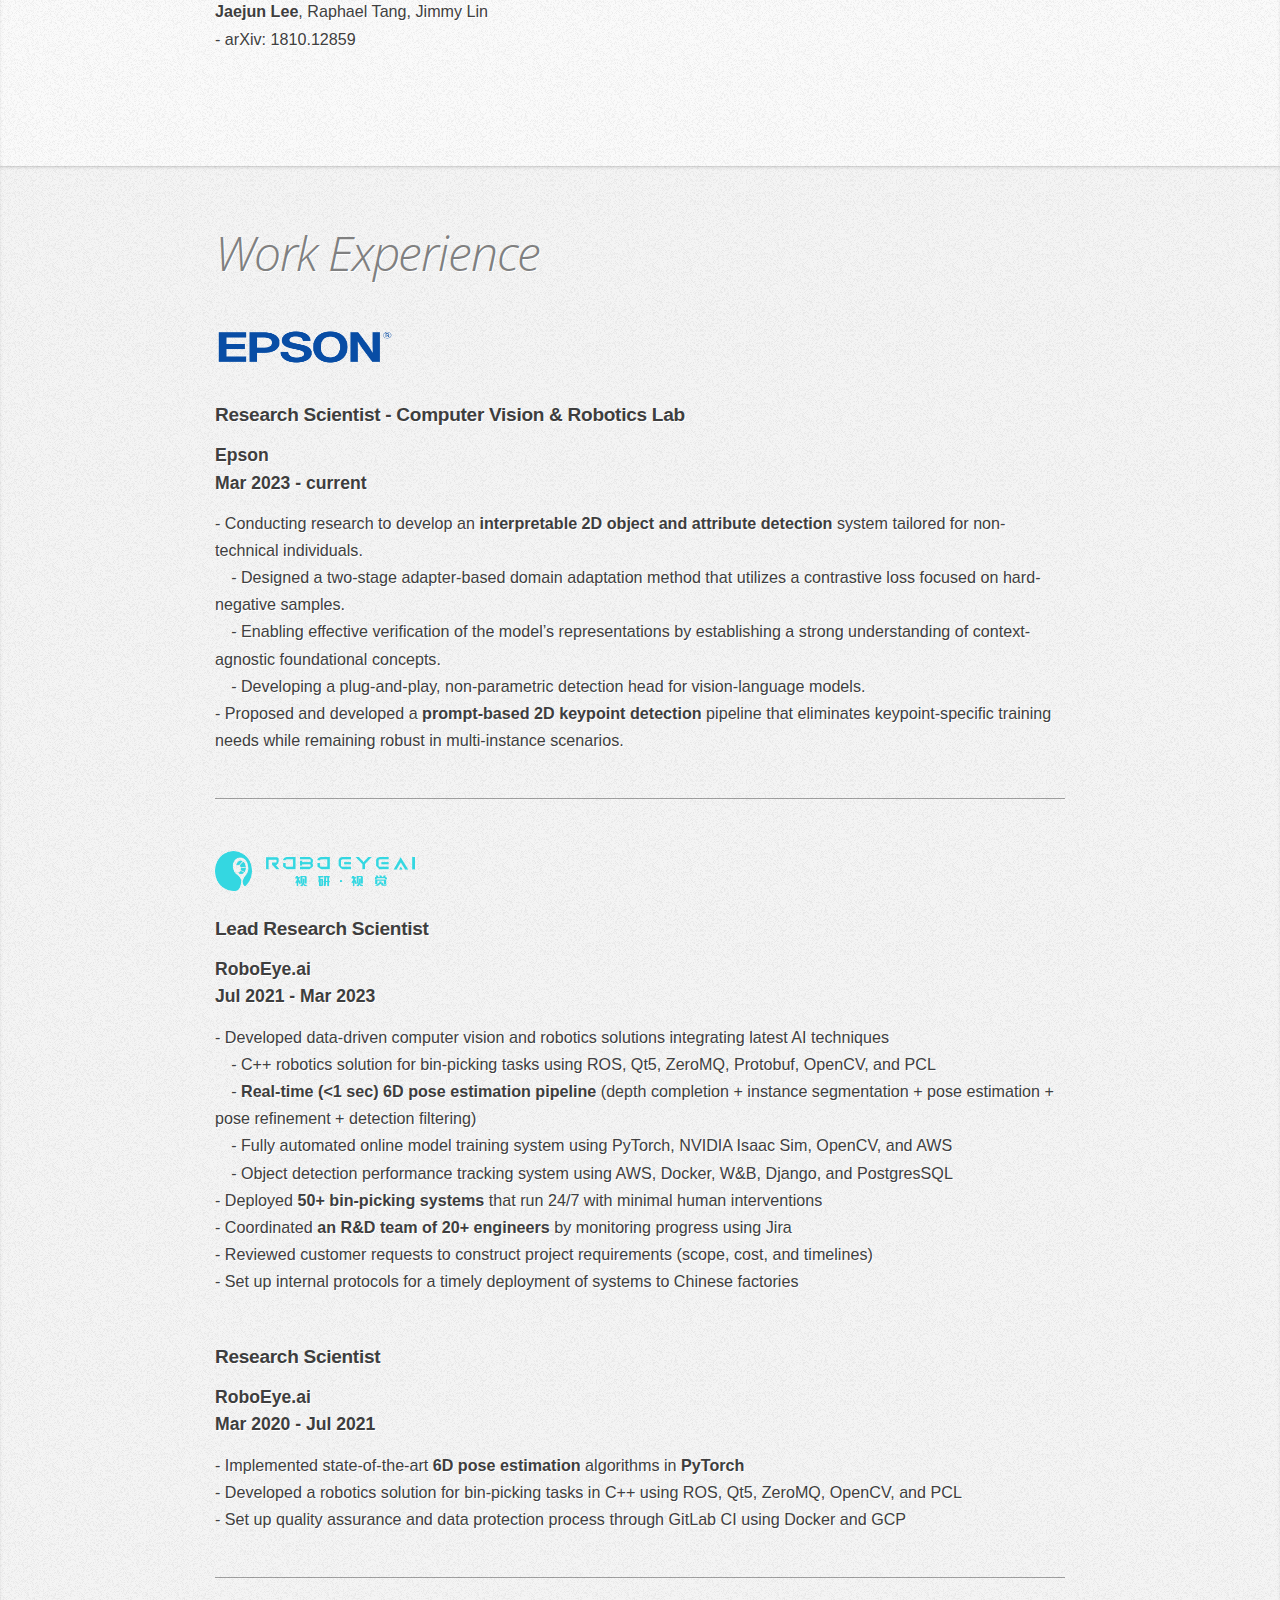
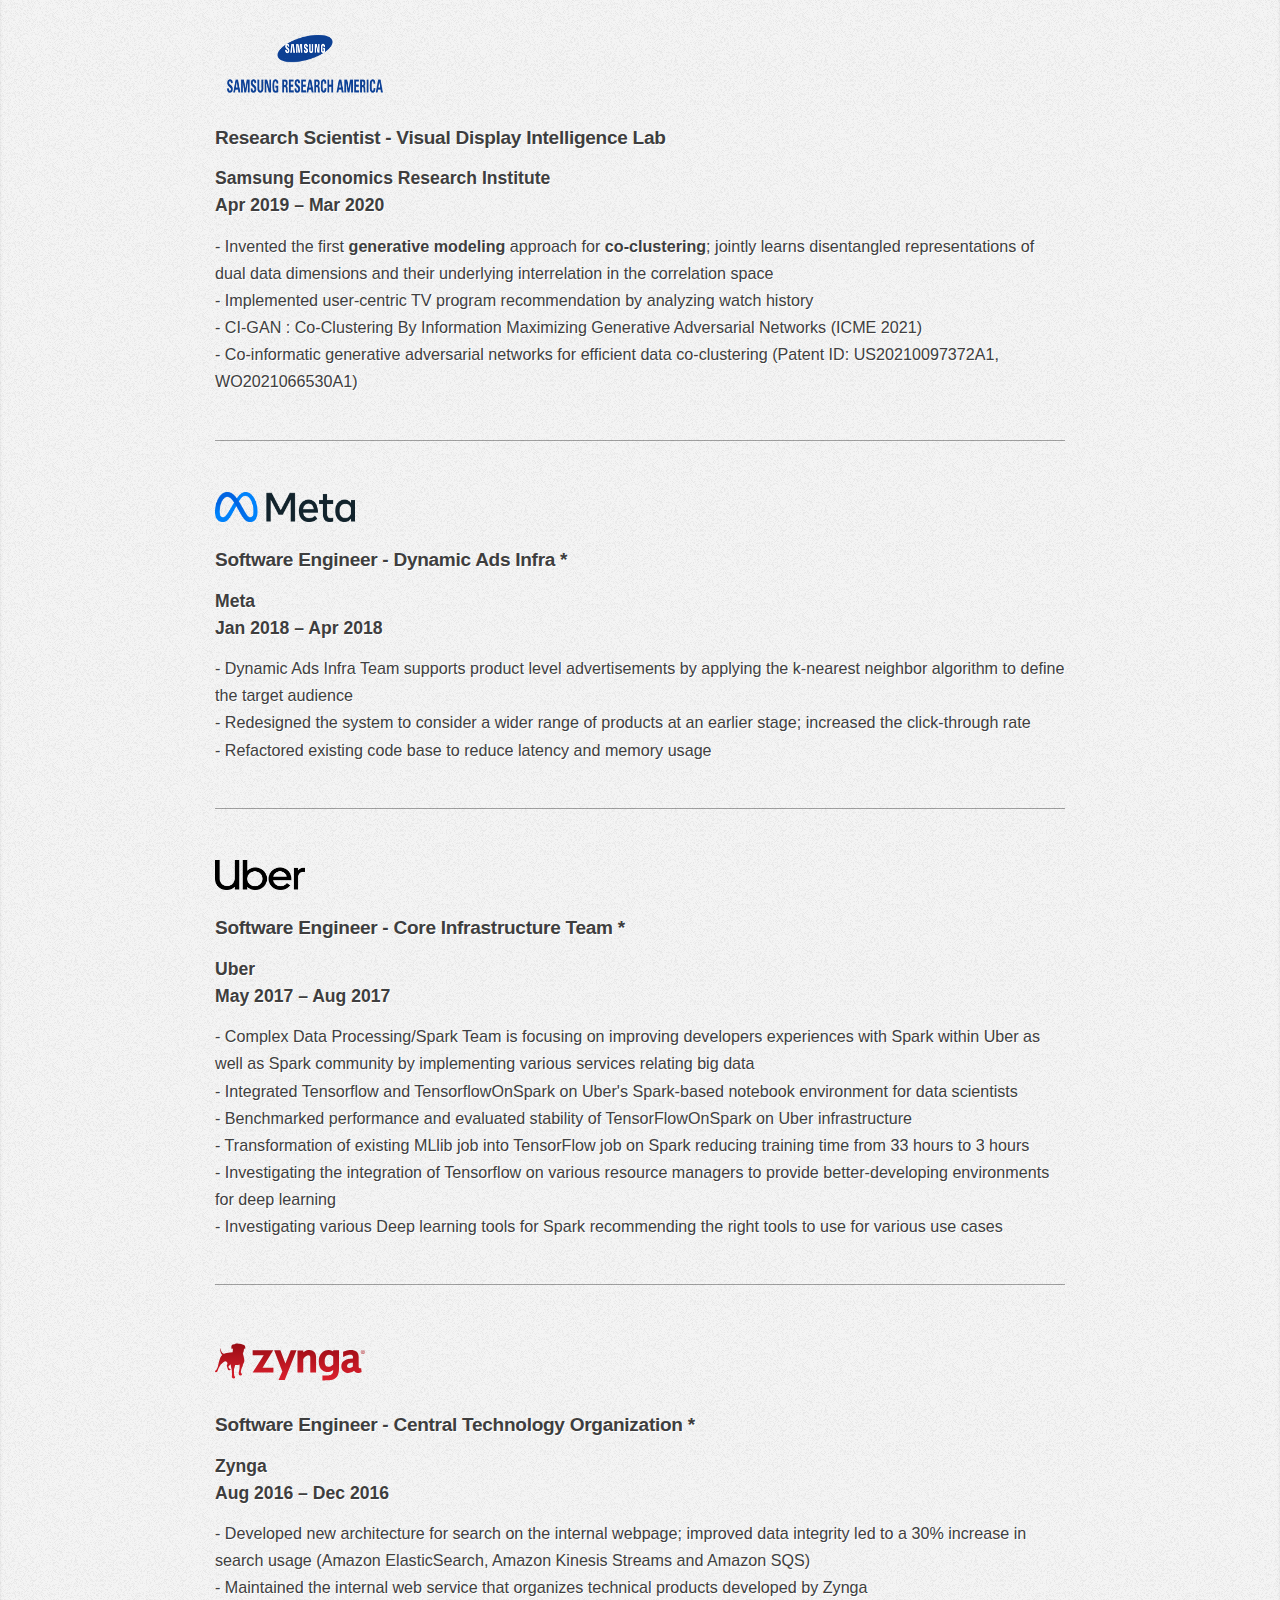
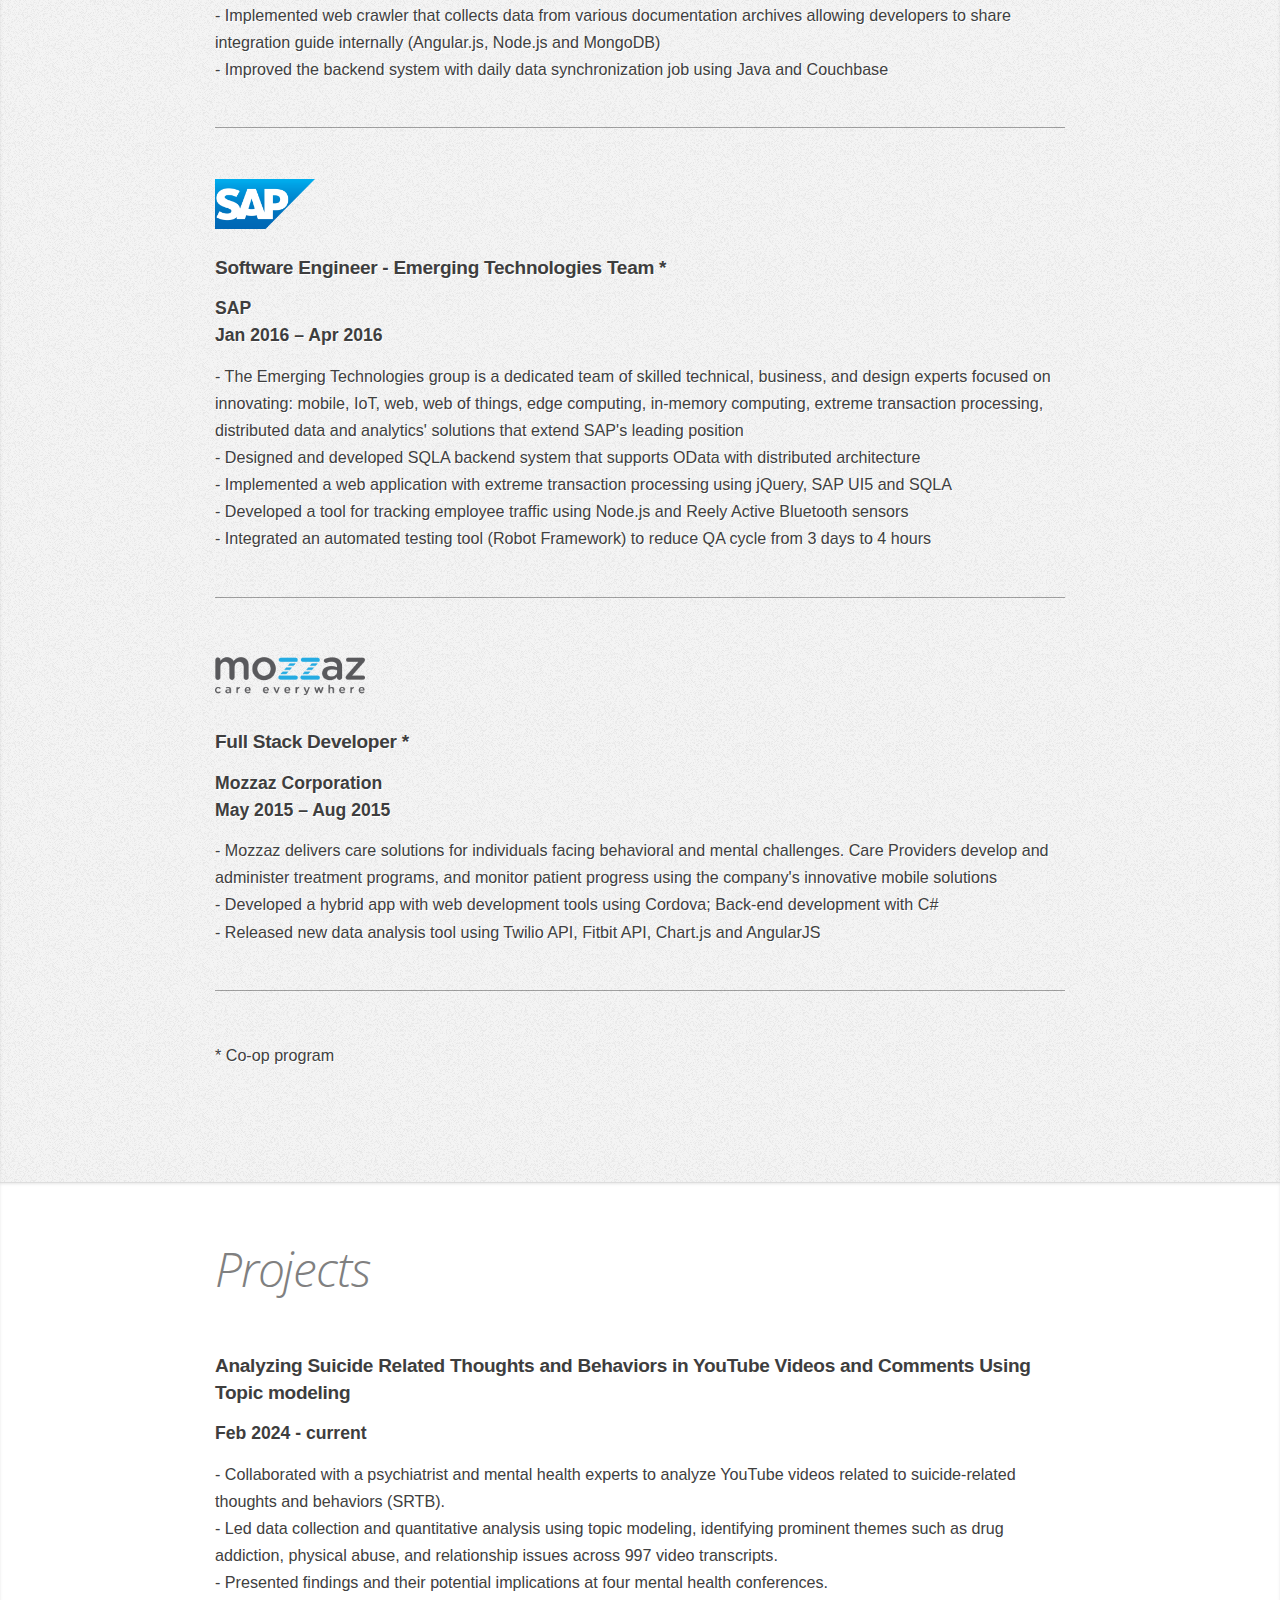
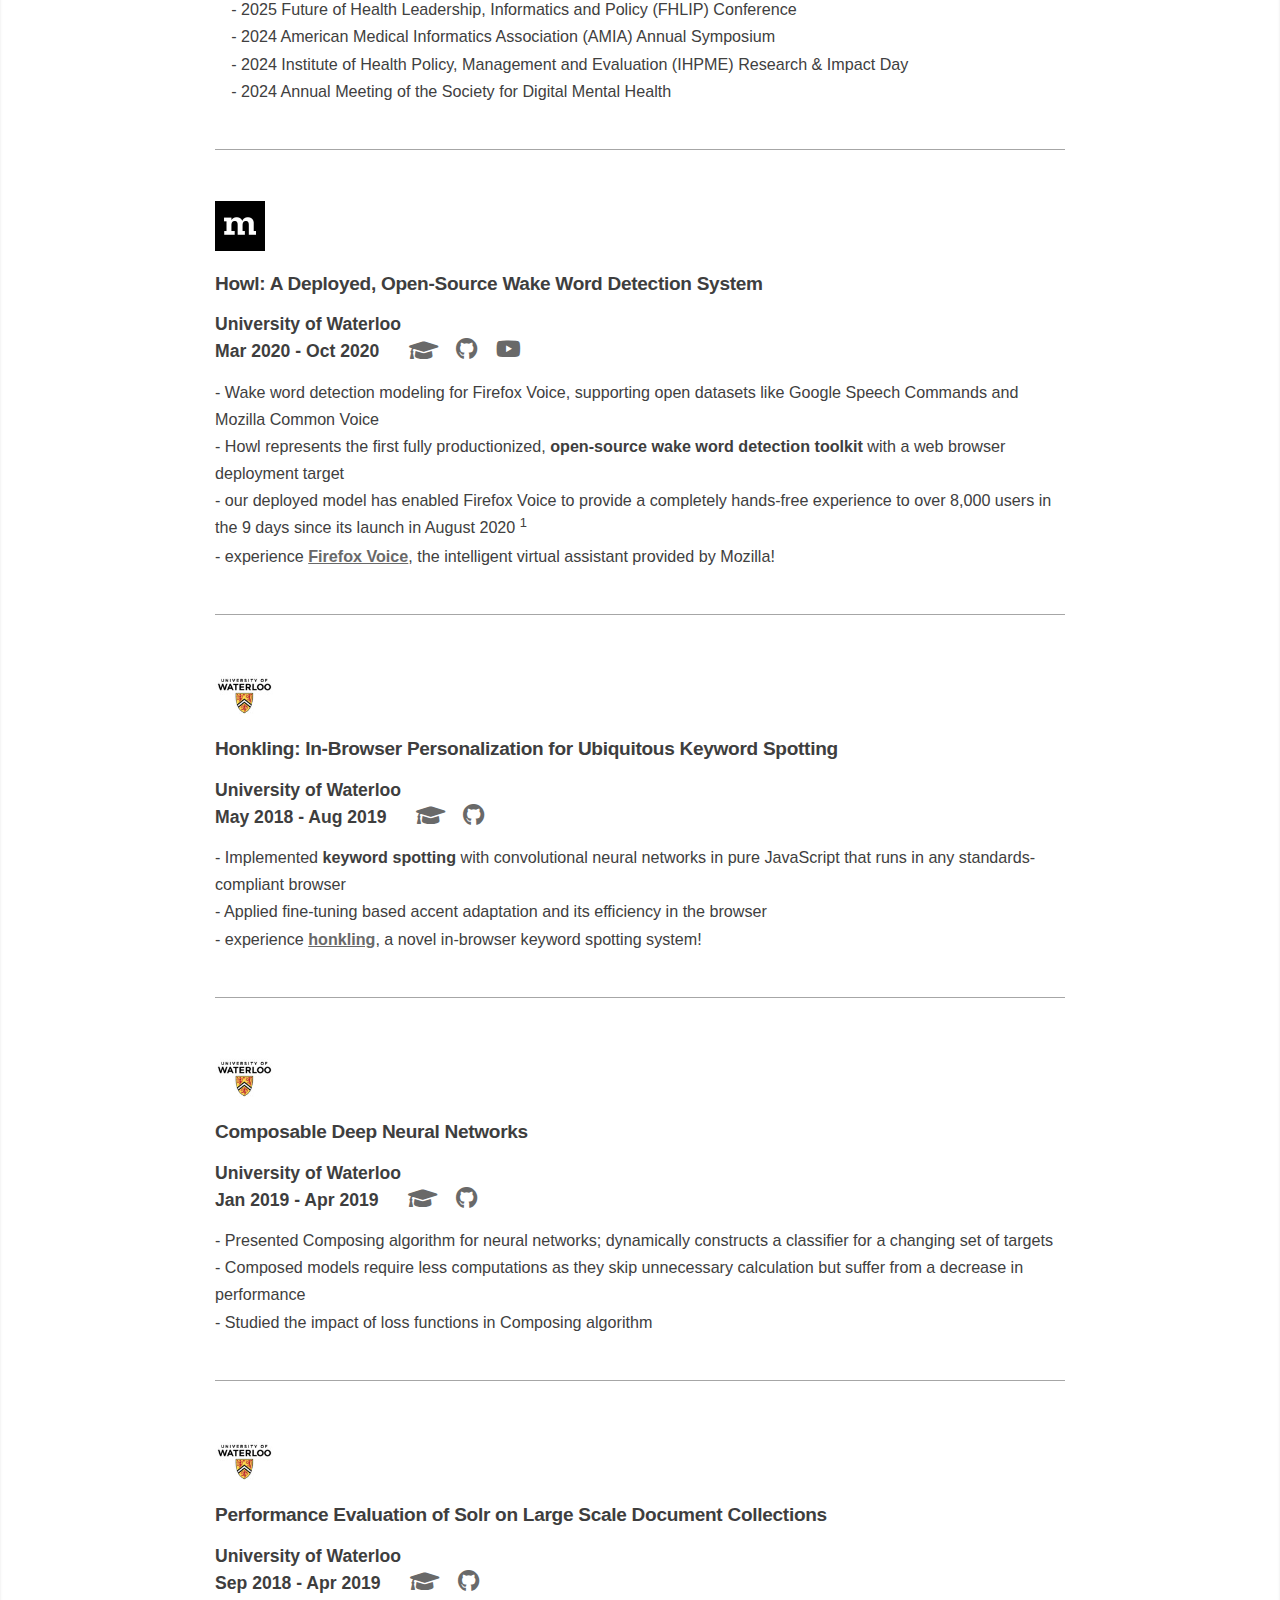
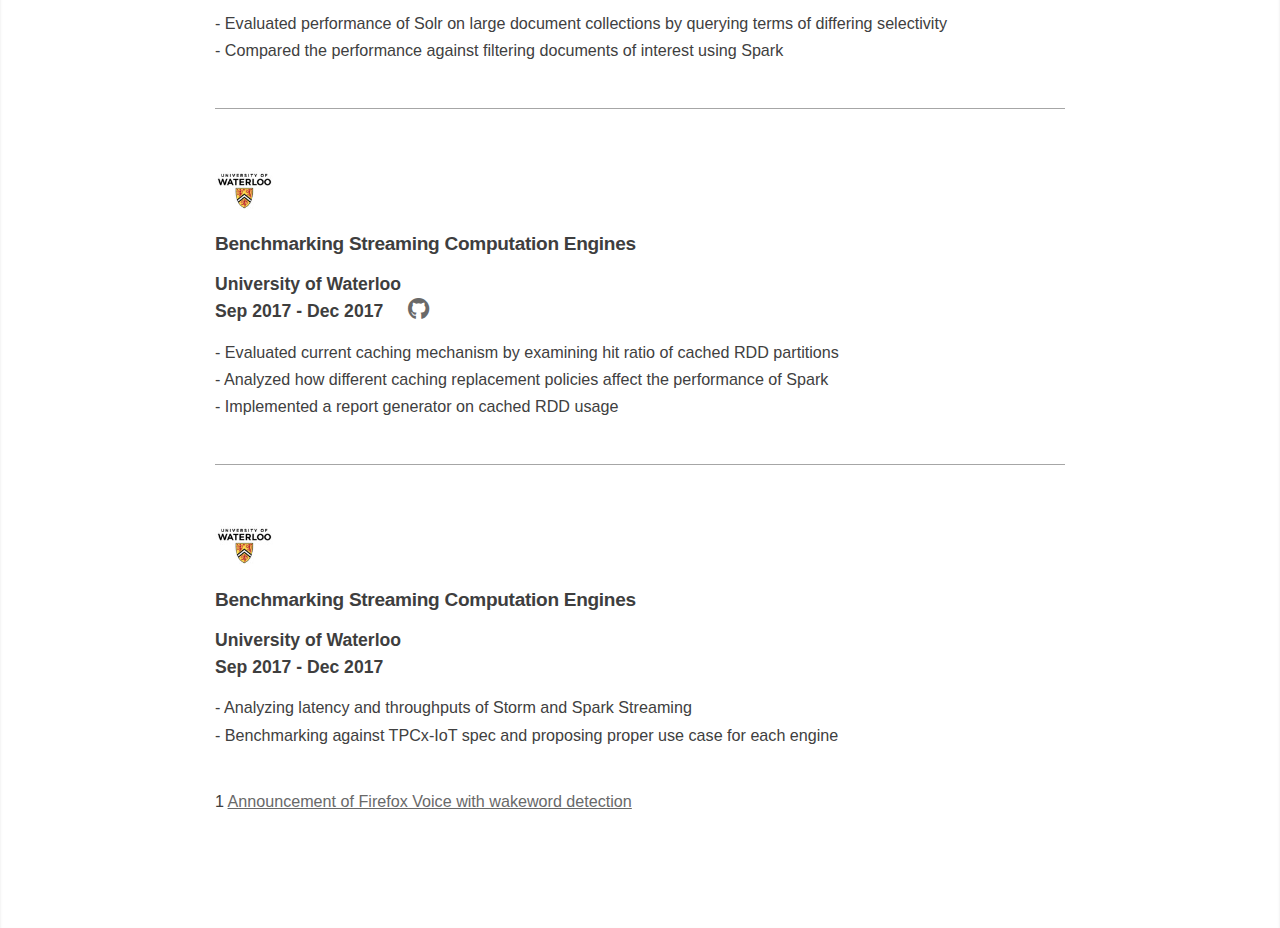
==== commit a91114de: "including Youtube analysis" ====
--- a/index.html
+++ b/index.html
@@ -67,13 +67,6 @@
                 &nbsp;&nbsp;E-mail</a
               >
               <br />
-              <a
-                style="text-decoration: none"
-                href="https://github.com/ljj7975/ljj7975.github.io/tree/main/blog"
-              >
-                <i class="icon solid fa-pen fa-sm"></i>&nbsp;&nbsp;&nbsp;Blog</a
-              >
-              <br />
               <a style="text-decoration: none" href="CV/resume_cv.pdf">
                 <i class="icon solid fa-file fa-sm"></i
                 >&nbsp;&nbsp;&nbsp;&nbsp;CV</a
@@ -86,24 +79,21 @@
             </header>
             <p>
               As a research scientist at Epson's Computer Vision & Robotics Lab,
-              I am dedicated to developing intelligent 2D and 3D detection
-              systems tailored for non-expert users. I leverage large language
-              models to enhance usability and interpretability while utilizing
-              parameter-efficient fine-tuning techniques to streamline domain
-              adaptation.
+              I am currently developing a 2D vision system that utilizes
+              language to communicate effectively with users and adapt
+              efficiently to dynamic environments.
               <br /><br />
-              Although I currently focus primarily on computer vision, my
-              background is in natural language processing, specifically speech
-              recognition. I was a student at the University of Waterloo,
-              publishing under the guidance of
+              Although my recent work has focused on computer vision and
+              robotics, I completed a master's degree under the guidance of
               <a href="https://cs.uwaterloo.ca/~jimmylin/index.html"
                 >Jimmy Lin</a
-              >. During my time there, I developed a fully productionized,
-              open-source wake word detection toolkit with a web browser
-              deployment target called
-              <a href="https://github.com/castorini/howl">Howl</a>. This toolkit
-              has been adopted by Mozilla's Firefox Voice, providing a
-              completely hands-free experience to users worldwide. <br /><br />
+              >
+              with a focus on natural language processing (NLP), specifically
+              speech recognition. I developed
+              <a href="https://github.com/castorini/howl">Howl</a>, a
+              JavaScript-based keyword spotting system integrated into Mozilla's
+              Firefox Voice to provide a hands-free experience for users
+              worldwide. <br /><br />
               I have also authored a book titled
               <b
                 ><a href="https://a.co/6itHST9"
@@ -112,11 +102,11 @@
               >, which explains how to convert a deep learning model into a
               production-ready application optimized for specific production
               settings. <br /><br />
-              I have recently started
+              When I'm not busy, I like to put my thoughts into writing on
               <a
                 href="https://github.com/ljj7975/ljj7975.github.io/tree/main/blog"
-                >blogging</a
-              >, casually and mostly related to my research.
+                >my blog</a
+              >.
             </p>
           </div>
         </div>
@@ -127,6 +117,23 @@
     <article id="Publication" class="wrapper style2">
       <div class="container medium">
         <h1><i>Publications and Patents</i></h1>
+
+        <h2>2025</h2>
+        <div id="dev">
+          <h3>
+            <b>
+              Mining Public Voices: Analyzing Suicide Related Thoughts and
+              Behaviors in YouTube Videos and Comments Using Topic modeling
+            </b>
+          </h3>
+          <p>
+            Hwayeon Danielle Shin*, <b>Jaejun Lee*</b>, Imam Kassam, Federica
+            Guccini<br />
+            - Future of Health Leadership, Informatics and Policy (FHLIP)
+            2025<br />
+            *Equal contribution
+          </p>
+        </div>
 
         <h2>2022</h2>
         <div id="dev">
@@ -326,21 +333,26 @@
         <div id="dev">
           <img src="images/epson.png" style="width: 180px; height: 90px" />
           &ensp;
-          <h3 style="padding-top: 0px">Research Scientist</h3>
+          <h3 style="padding-top: 0px">
+            Research Scientist - Computer Vision & Robotics Lab
+          </h3>
           <h4>Epson <br />Mar 2023 - current</h4>
           <p>
-            - Conducting research to develop a novel
+            - Conducting research to develop an
             <b>interpretable 2D object and attribute detection</b> system
-            designed for non-expert users<br />
-            &emsp;- Invented a two-stage adapter-based domain adaptation method
-            that utilizes a contrastive loss focused on hard-negative samples<br />
+            tailored for non-technical individuals.<br />
+            &emsp;- Designed a two-stage adapter-based domain adaptation method
+            that utilizes a contrastive loss focused on hard-negative
+            samples.<br />
             &emsp;- Enabling effective verification of the model’s
-            representations by establishing a strong understanding of primitive
-            concepts<br />
+            representations by establishing a strong understanding of
+            context-agnostic foundational concepts.<br />
+            &emsp;- Developing a plug-and-play, non-parametric detection head
+            for vision-language models.<br />
             - Proposed and developed a
-            <b>prompt-based 2D keypoint detection pipeline</b> that eliminates
+            <b>prompt-based 2D keypoint detection</b> pipeline that eliminates
             keypoint-specific training needs while remaining robust in
-            multi-instance scenarios<br />
+            multi-instance scenarios.<br />
           </p>
           <hr />
         </div>
@@ -523,6 +535,53 @@
       <div class="container medium">
         <h1><i>Projects</i></h1>
         <div id="dev">
+          <!-- <img src="images/mozilla.jpeg" style="width: 50px; height: 50px" /> -->
+          <!-- &ensp; -->
+          <h3 style="padding-top: 0.5em">
+            Analyzing Suicide Related Thoughts and Behaviors in YouTube Videos
+            and Comments Using Topic modeling
+          </h3>
+          <h4>
+            Feb 2024 - current
+            <!-- &nbsp;&nbsp;&nbsp;&nbsp;
+            <a href="https://aclanthology.org/2020.nlposs-1.9/"
+              ><i class="fa fa-graduation-cap fa-lg" aria-hidden="true"></i
+            ></a>
+            &ensp;
+            <a
+              href="https://github.com/castorini/howl"
+              class="icon brands fa-github"
+              ><span class="label">Github</span></a
+            >
+            &ensp;
+            <a
+              href="https://www.youtube.com/watch?v=1qtDXNGEukE&ab_channel=RalphTang&t=68s"
+              class="icon brands fa-youtube"
+              ><span class="label">YouTube</span></a
+            > -->
+          </h4>
+          <p>
+            - Collaborated with a psychiatrist and mental health experts to
+            analyze YouTube videos related to suicide-related thoughts and
+            behaviors (SRTB). <br />
+            - Led data collection and quantitative analysis using topic
+            modeling, identifying prominent themes such as drug addiction,
+            physical abuse, and relationship issues across 997 video
+            transcripts.<br />
+            - Presented findings and their potential implications at four mental
+            health conferences.<br />
+            &emsp;- 2025 Future of Health Leadership, Informatics and Policy
+            (FHLIP) Conference <br />
+            &emsp;- 2024 American Medical Informatics Association (AMIA) Annual
+            Symposium <br />
+            &emsp;- 2024 Institute of Health Policy, Management and Evaluation
+            (IHPME) Research & Impact Day <br />
+            &emsp;- 2024 Annual Meeting of the Society for Digital Mental Health
+          </p>
+          <hr />
+        </div>
+
+        <div id="dev">
           <img src="images/mozilla.jpeg" style="width: 50px; height: 50px" />
           &ensp;
           <h3 style="padding-top: 0.5em">
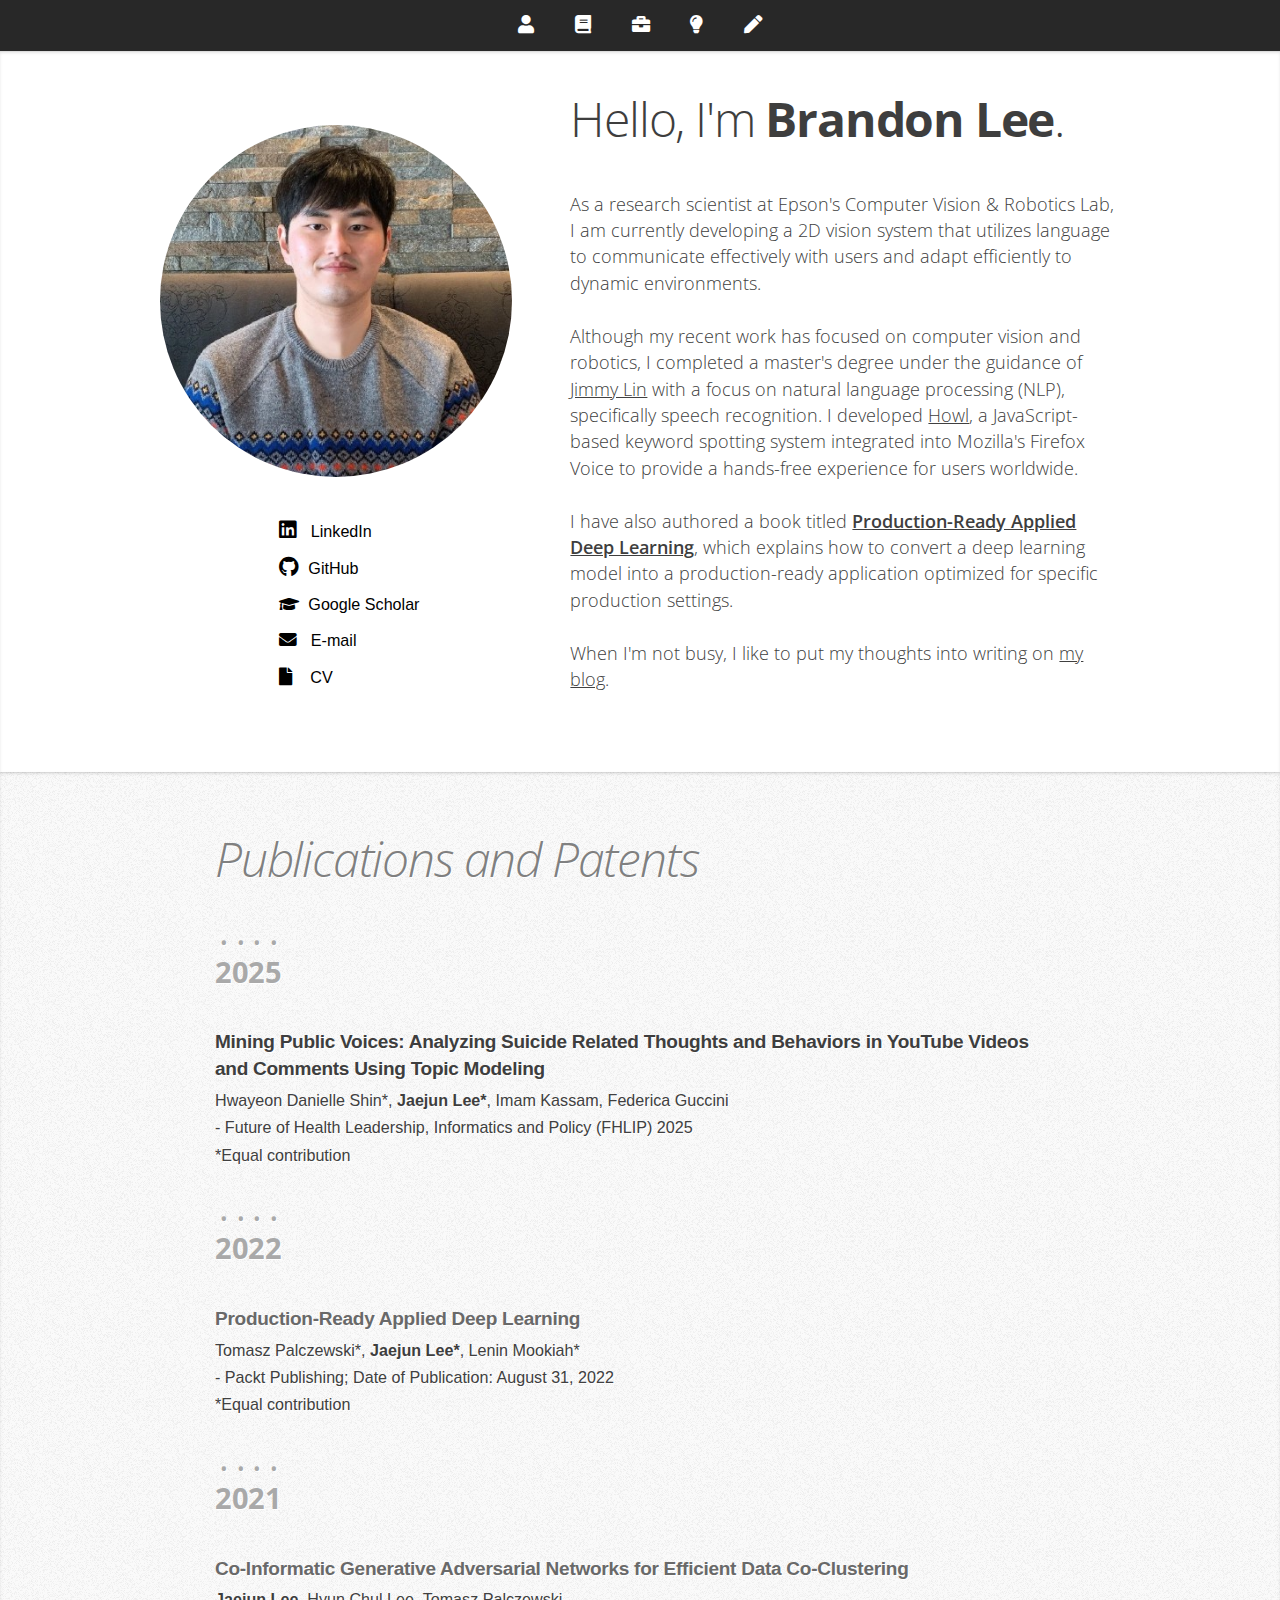
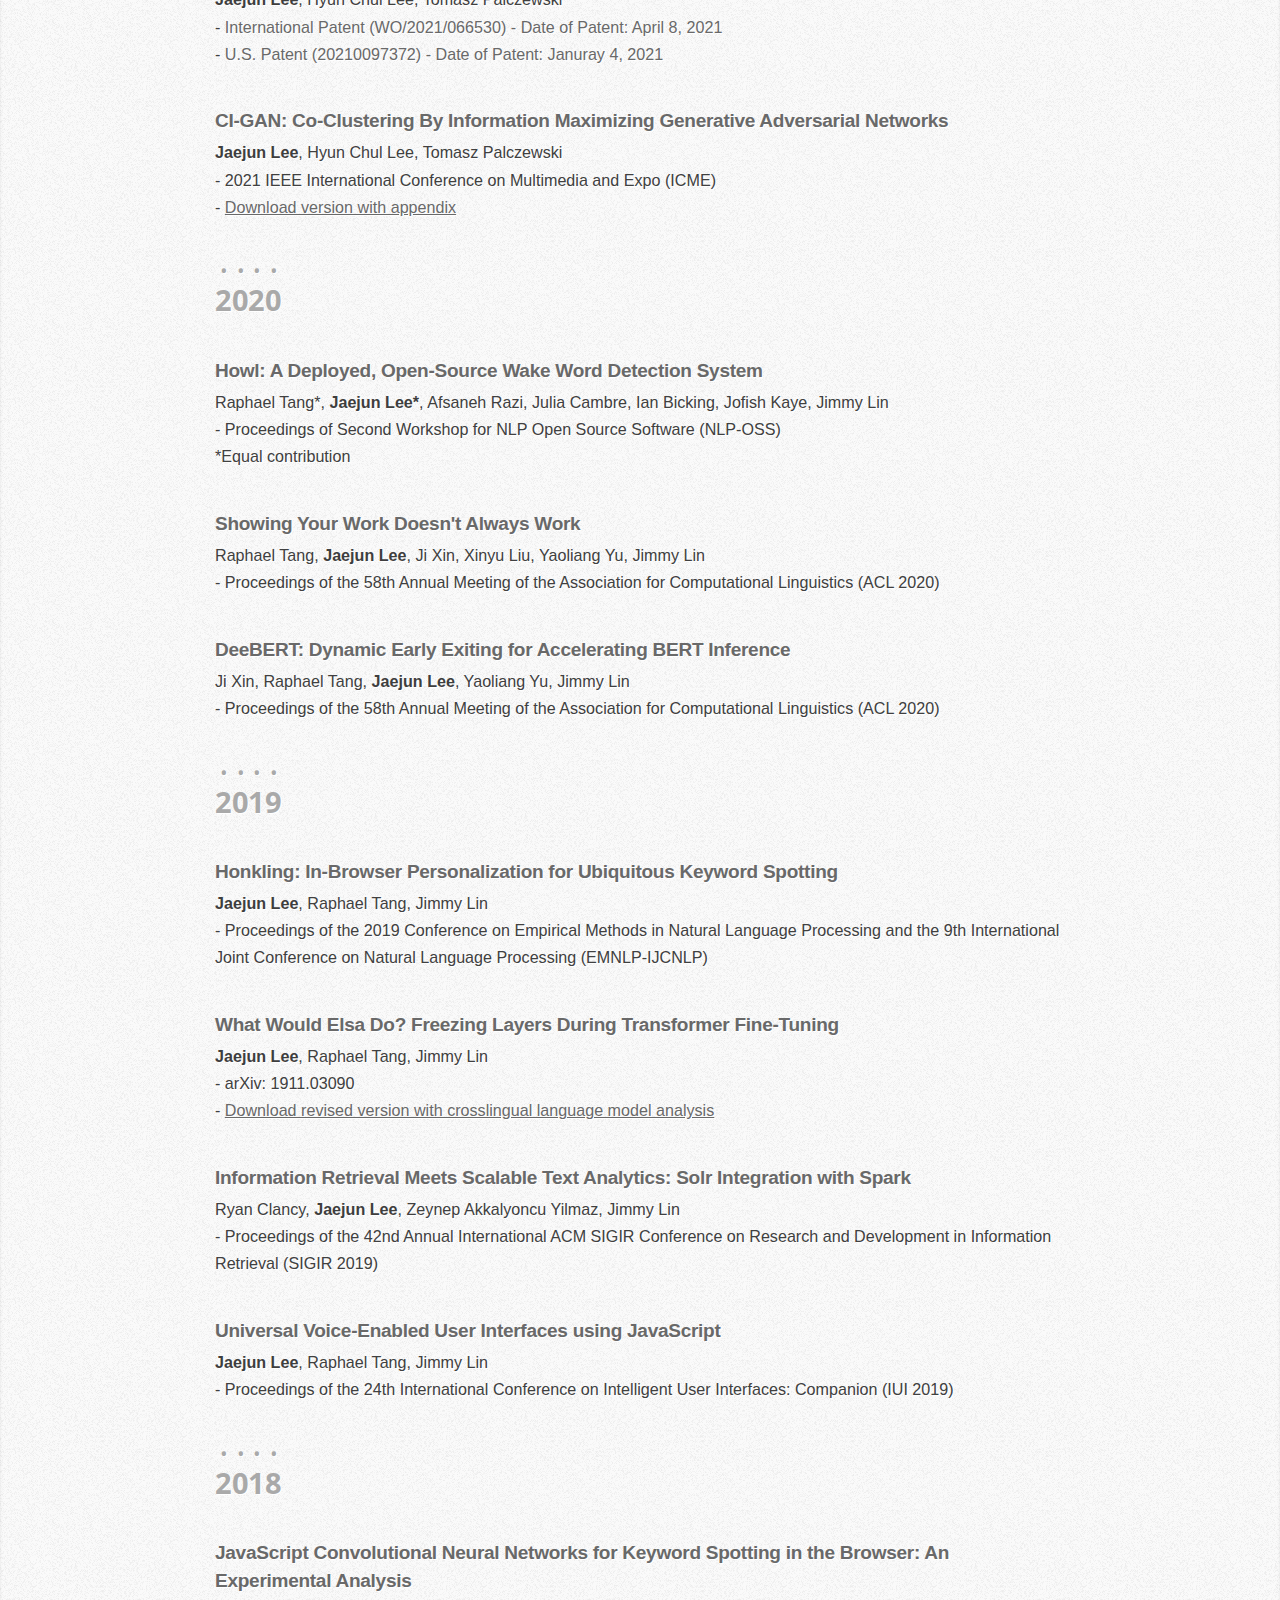
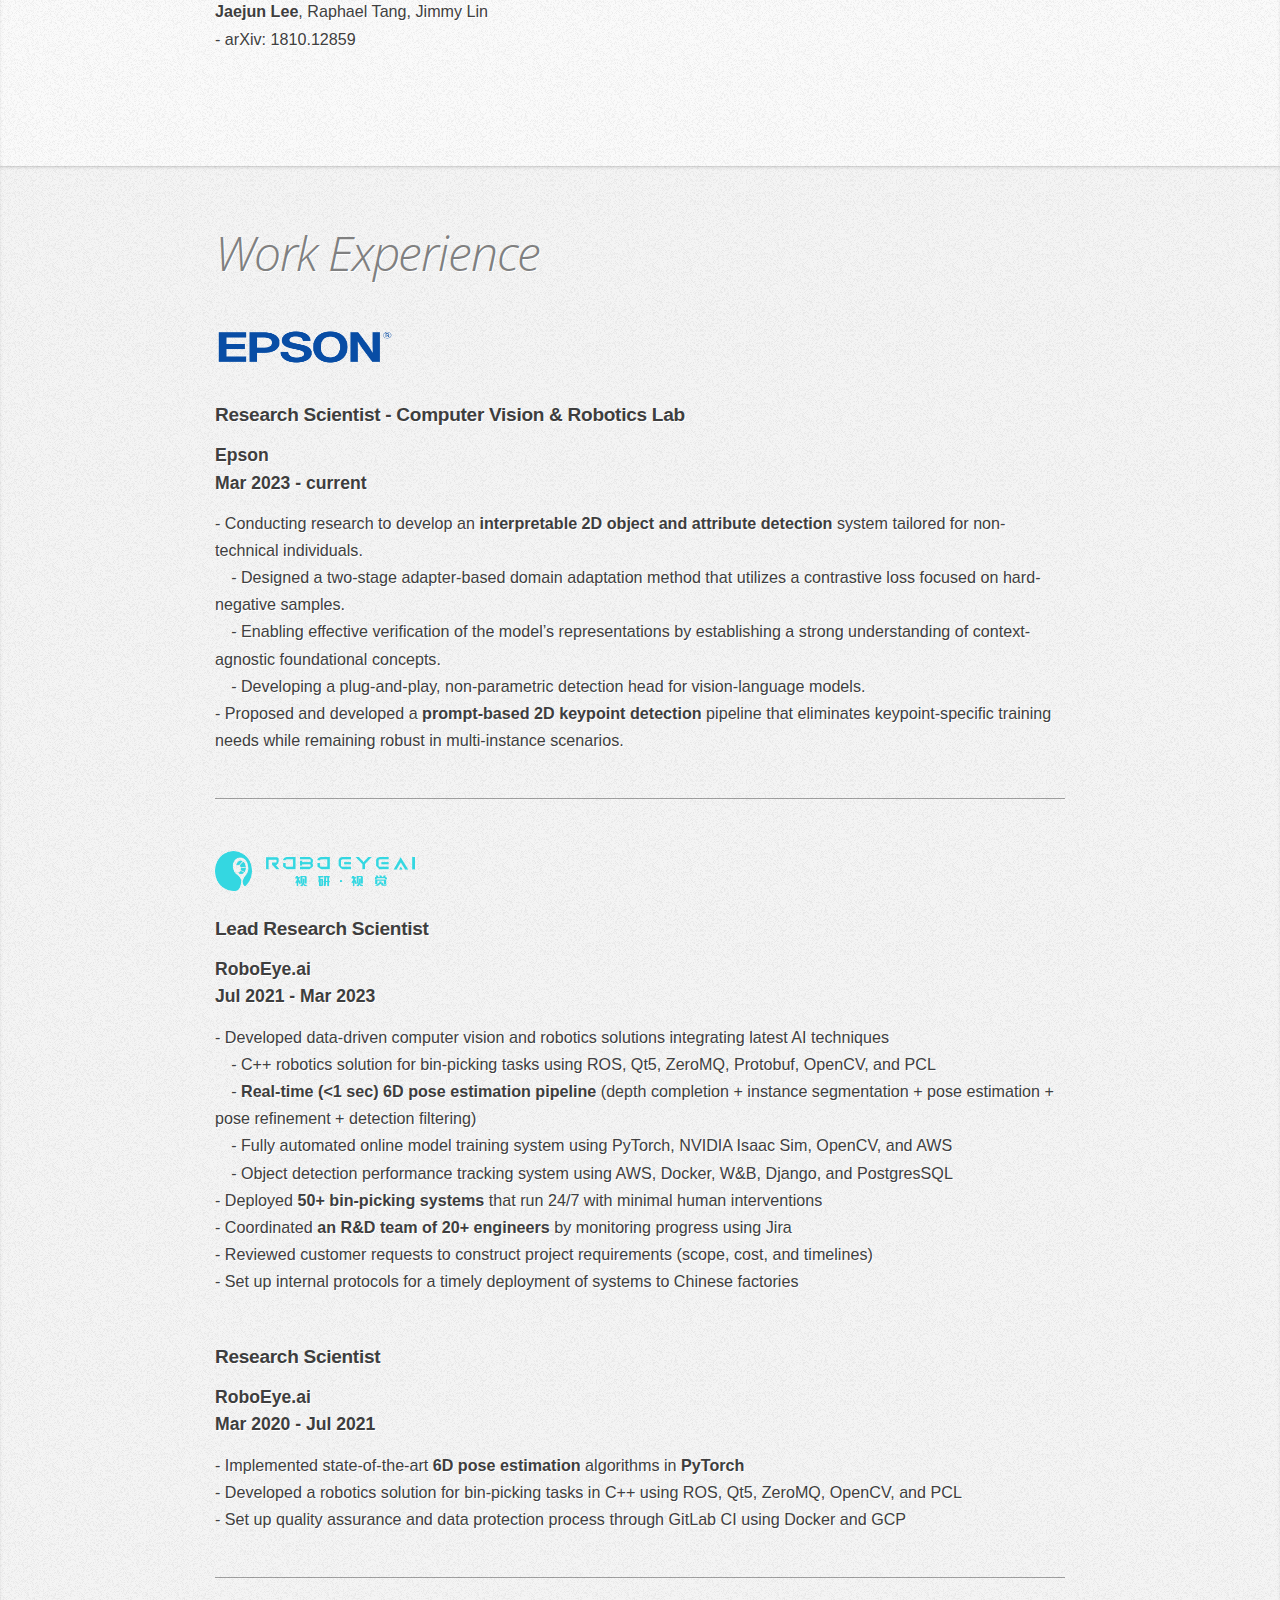
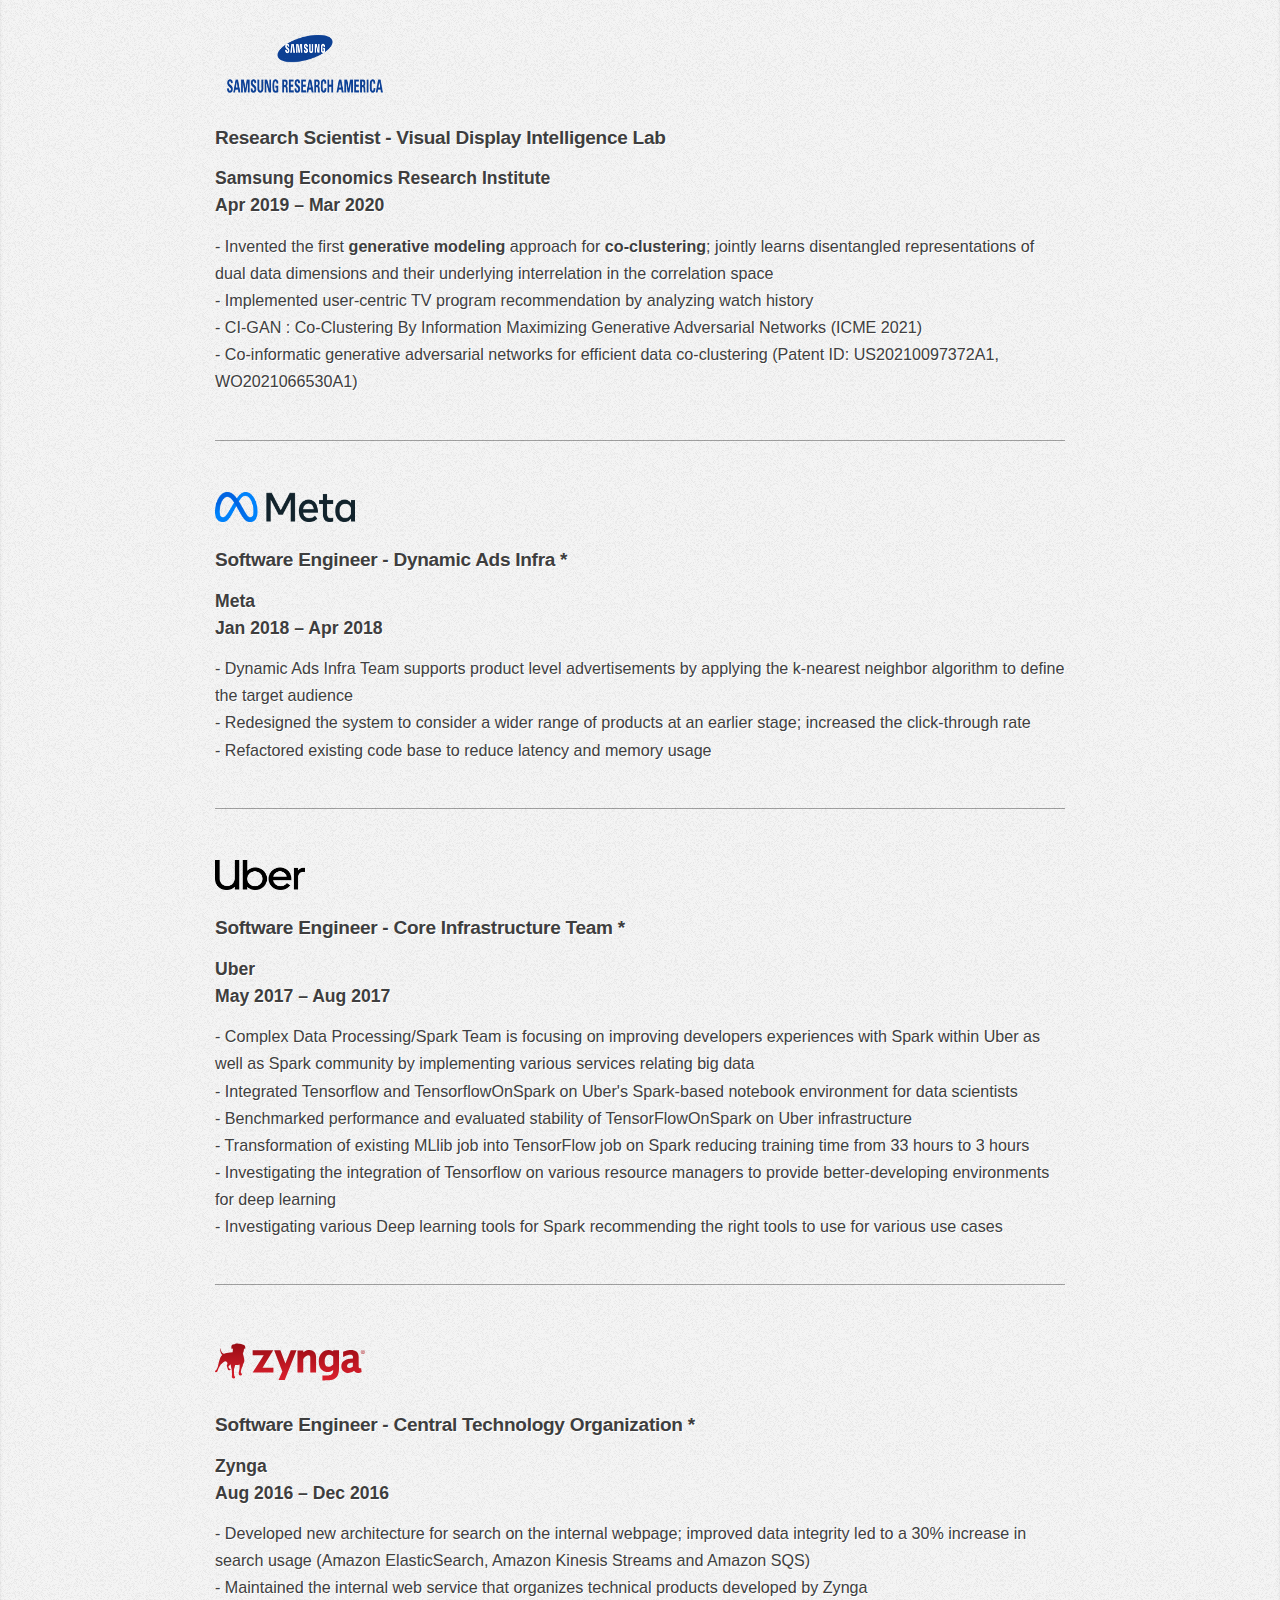
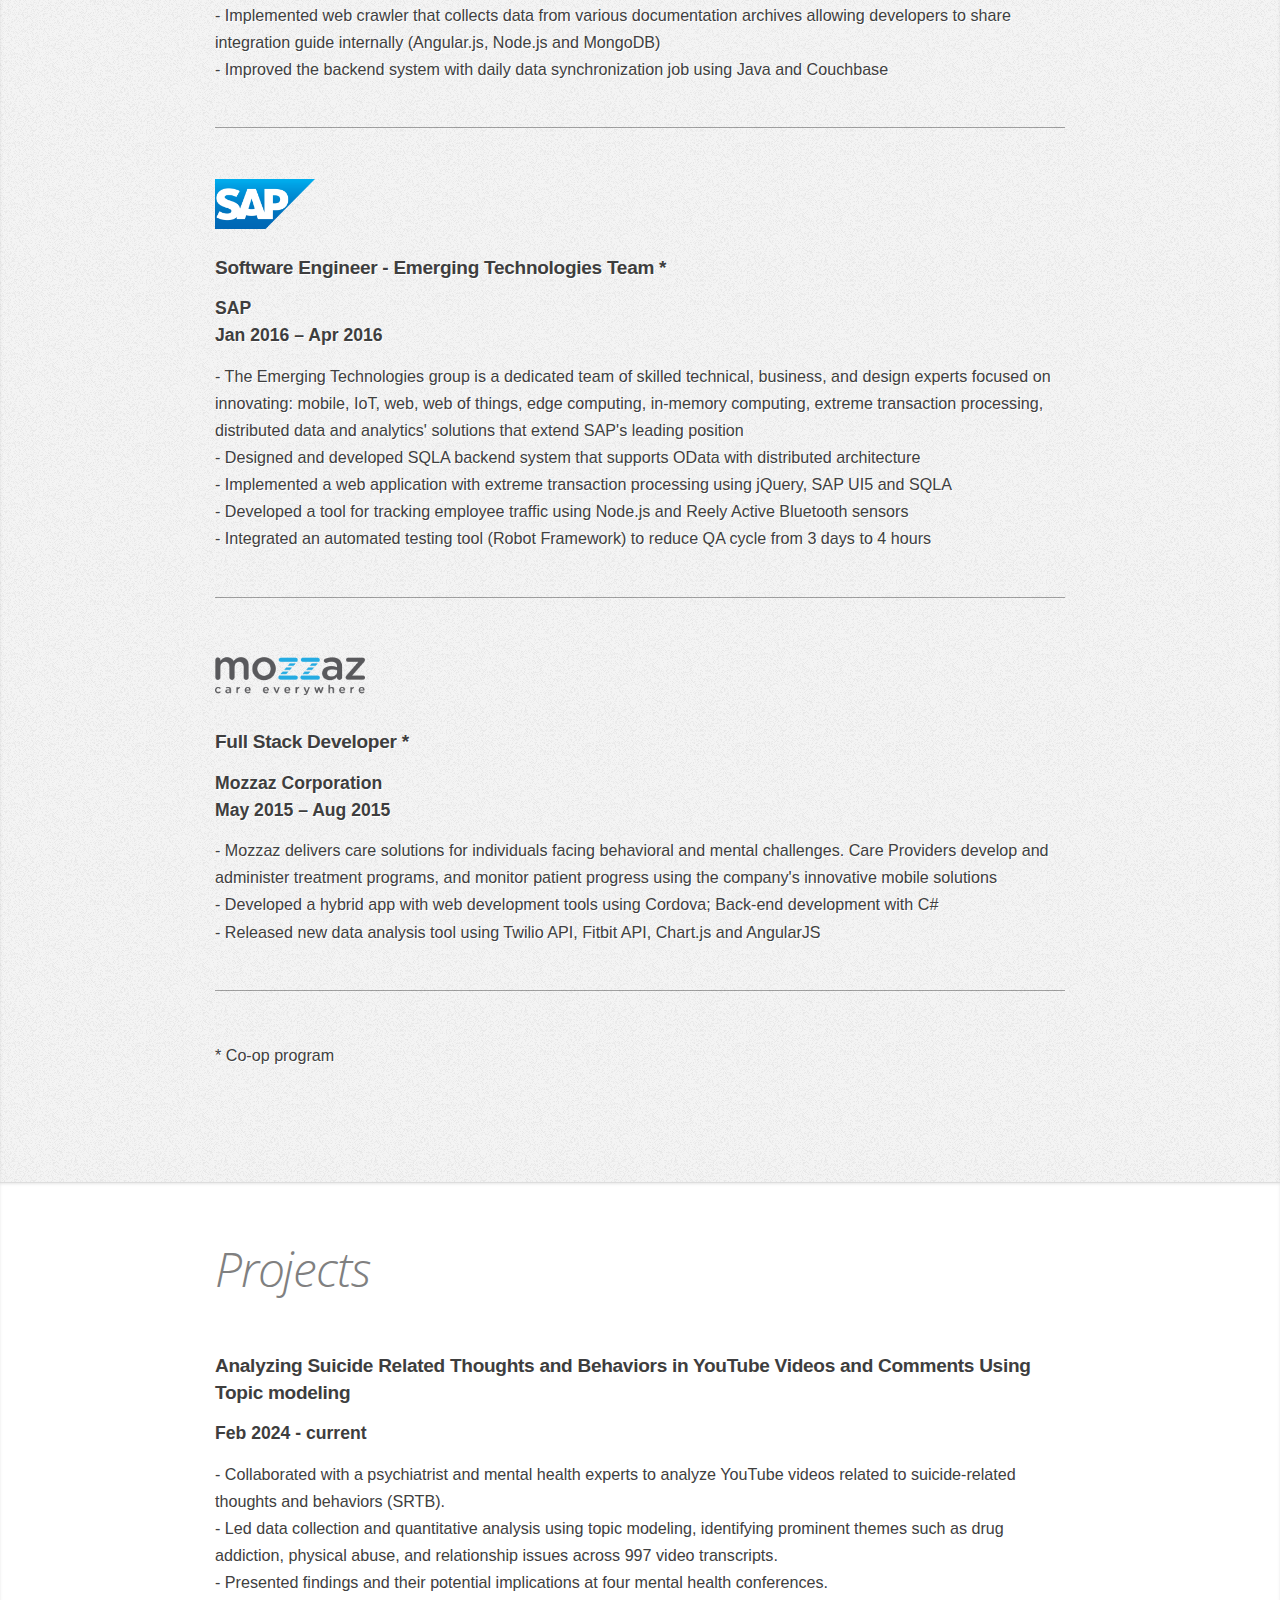
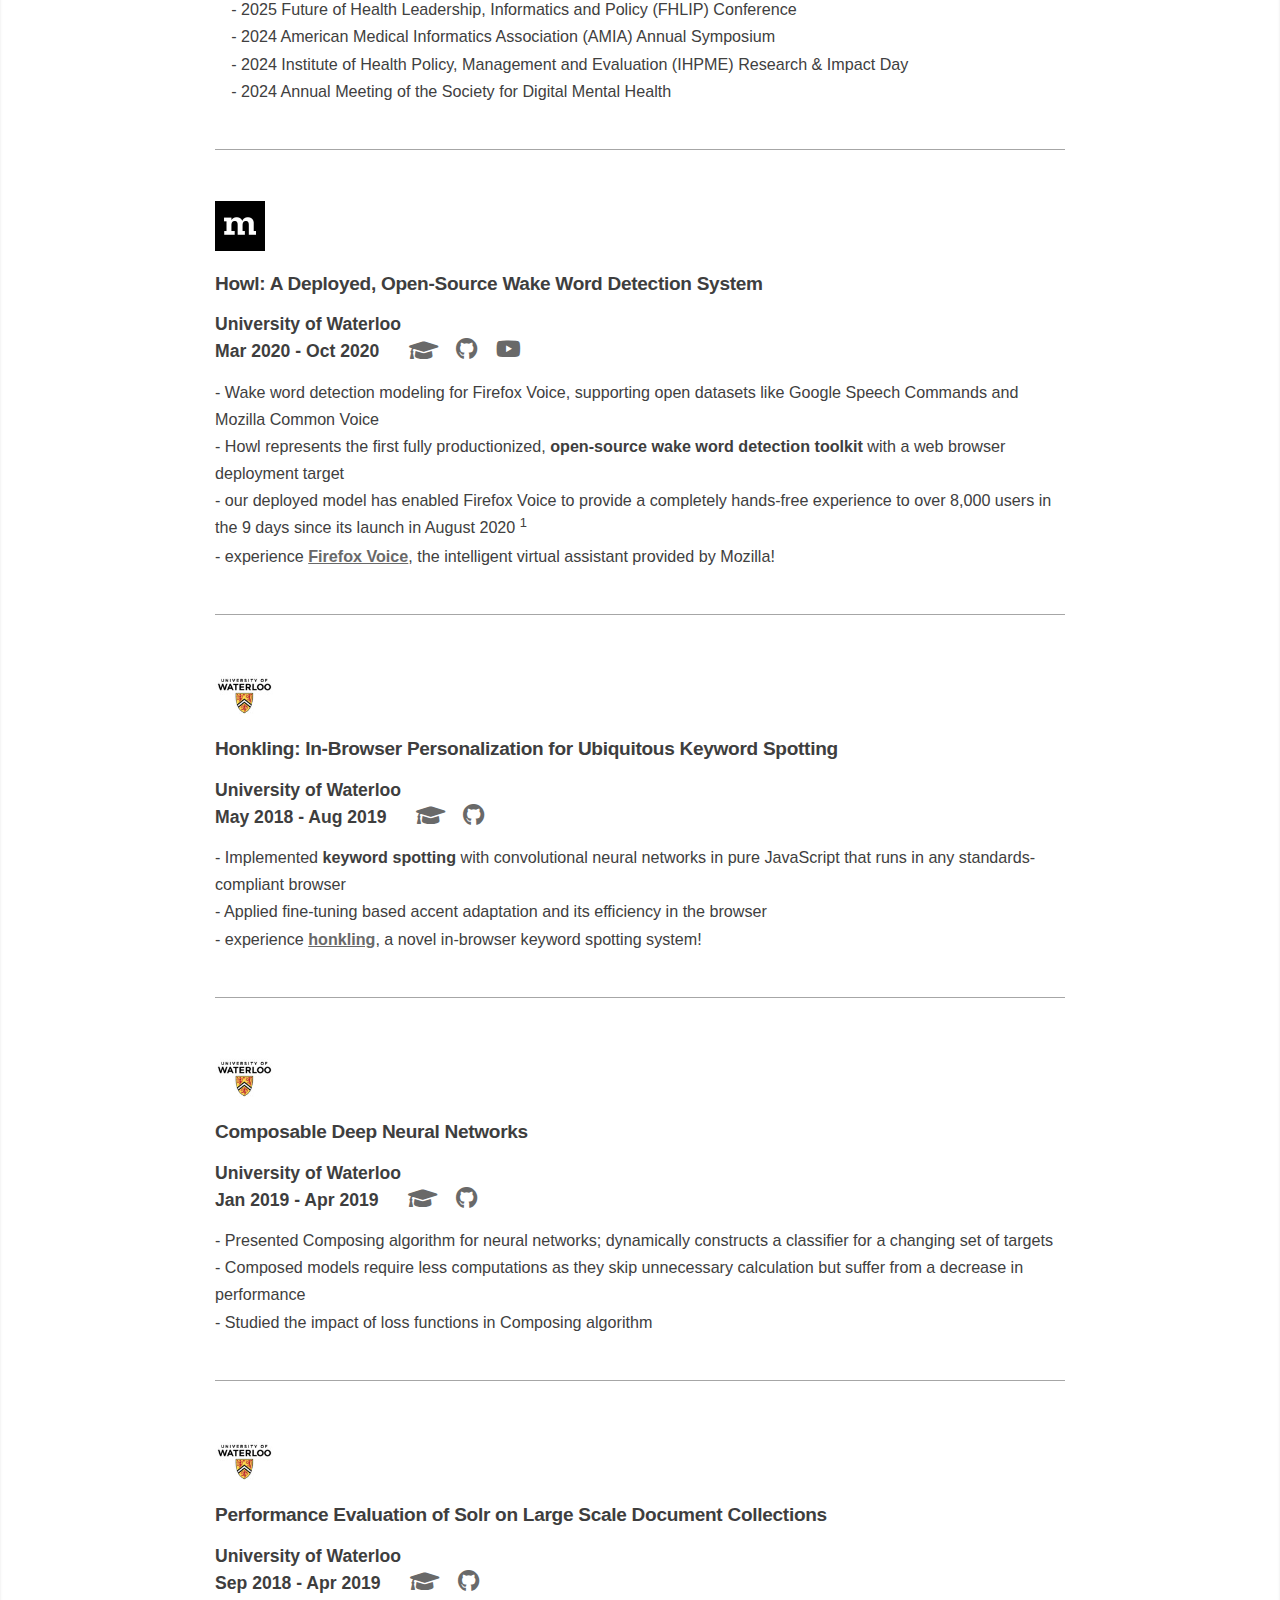
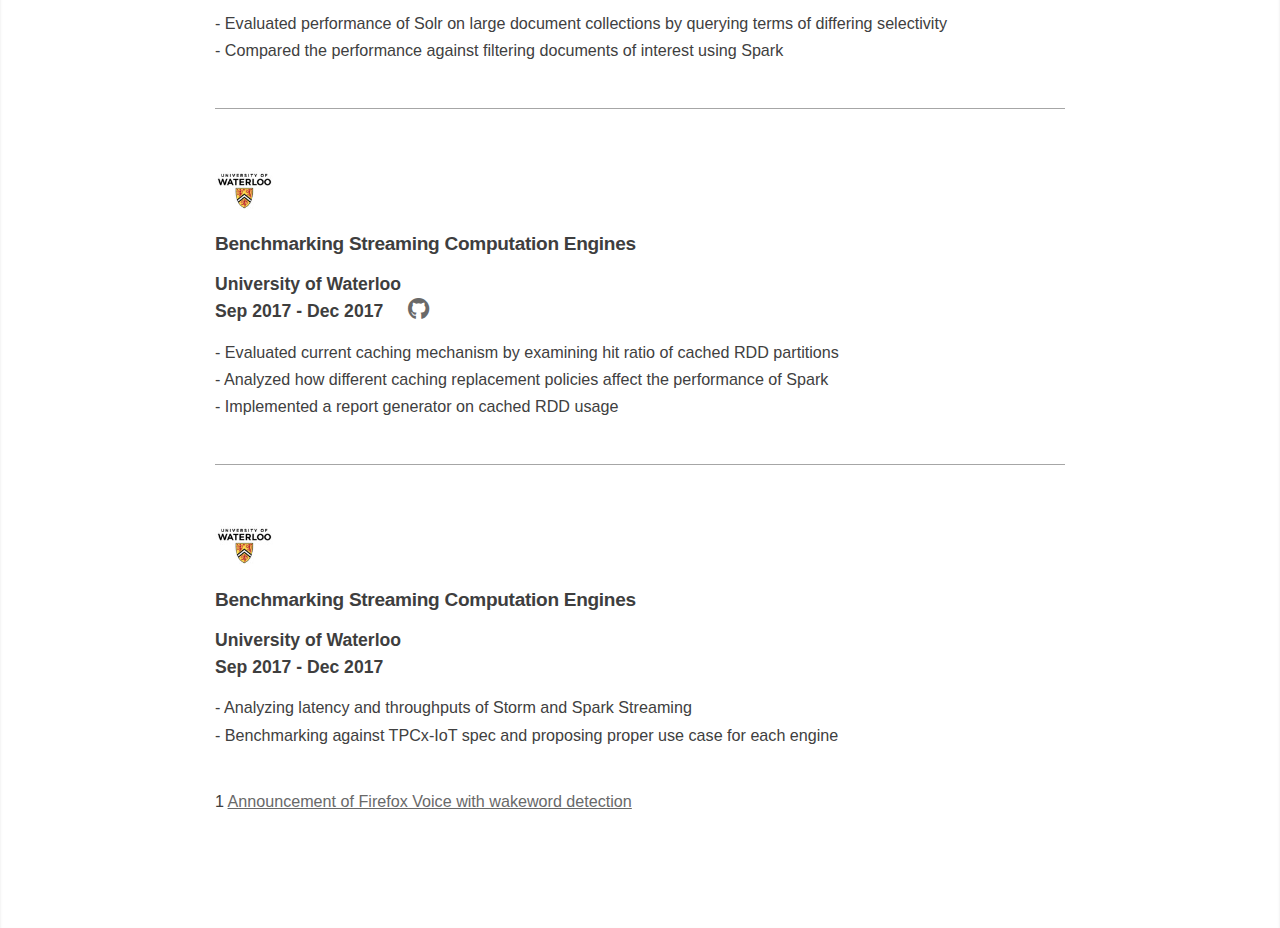
==== commit b2ae24b6: "minor typo" ====
--- a/index.html
+++ b/index.html
@@ -123,7 +123,7 @@
           <h3>
             <b>
               Mining Public Voices: Analyzing Suicide Related Thoughts and
-              Behaviors in YouTube Videos and Comments Using Topic modeling
+              Behaviors in YouTube Videos and Comments Using Topic Modeling
             </b>
           </h3>
           <p>
